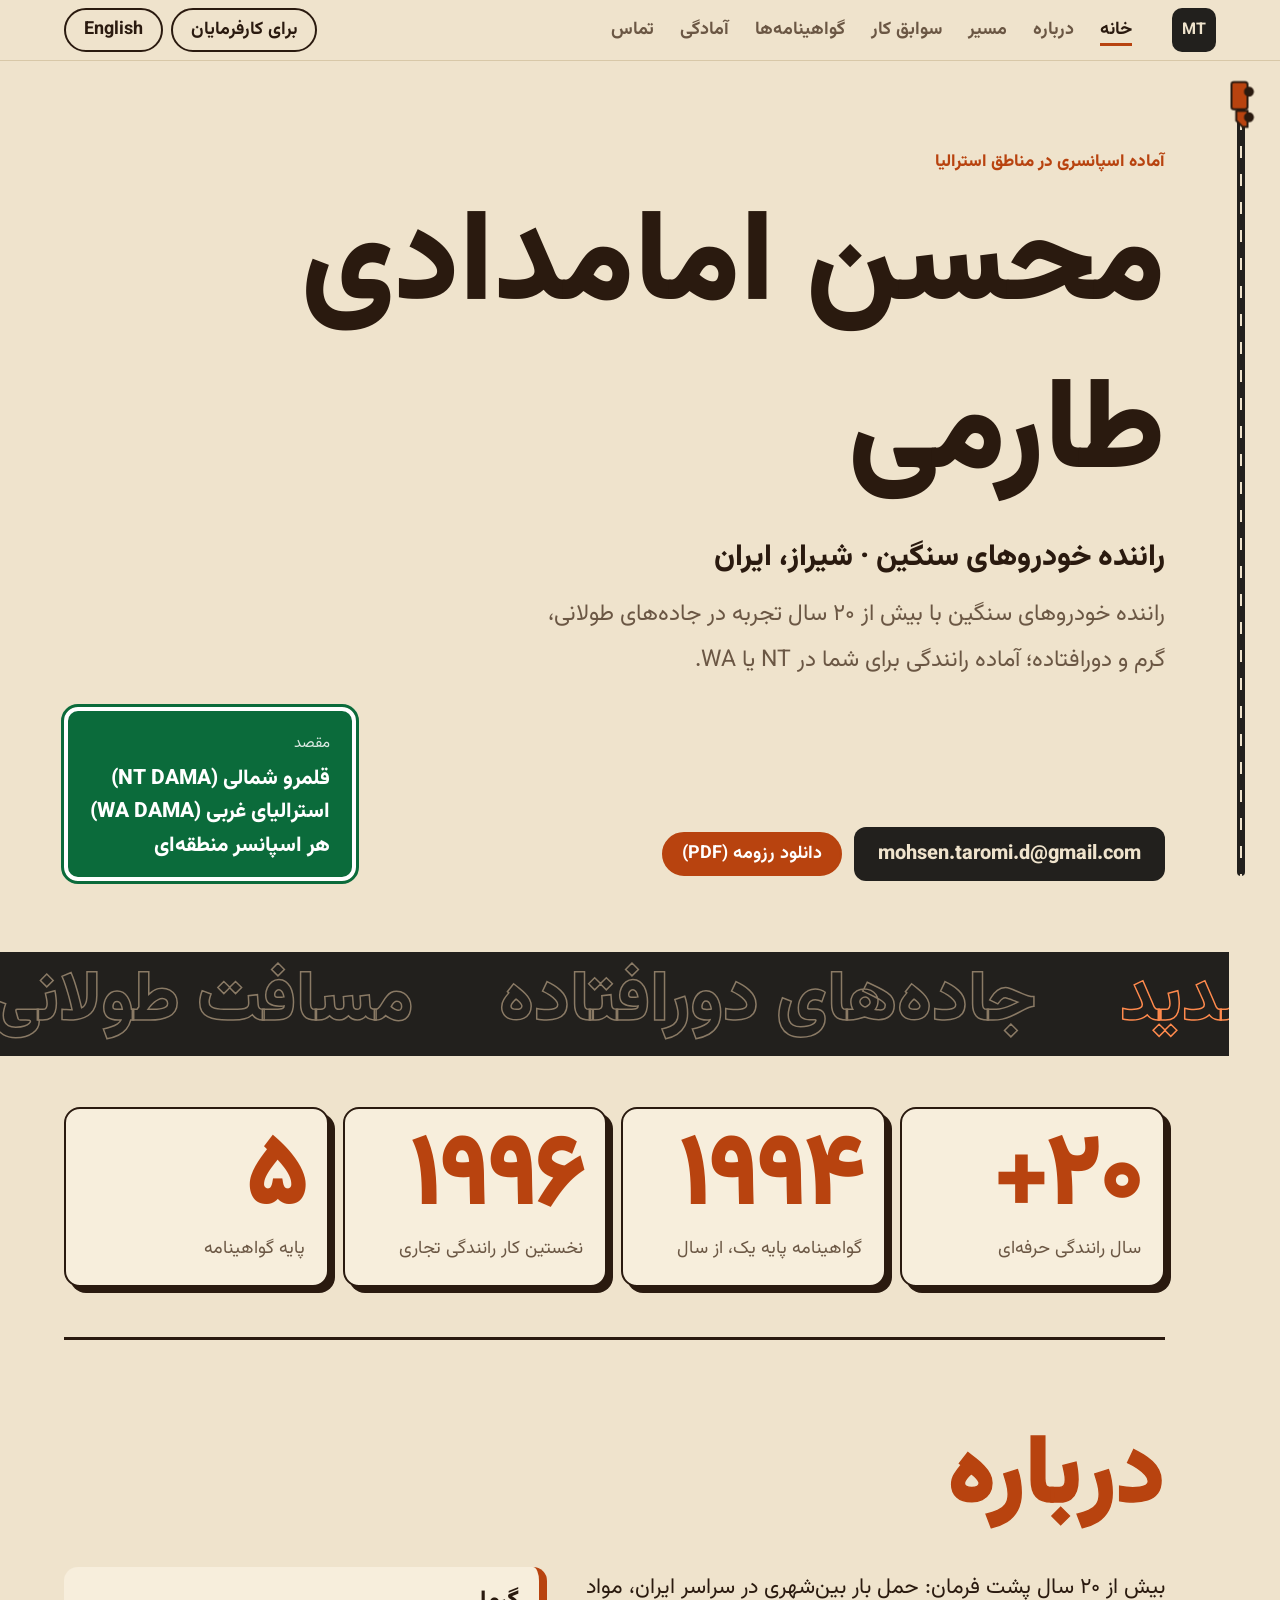
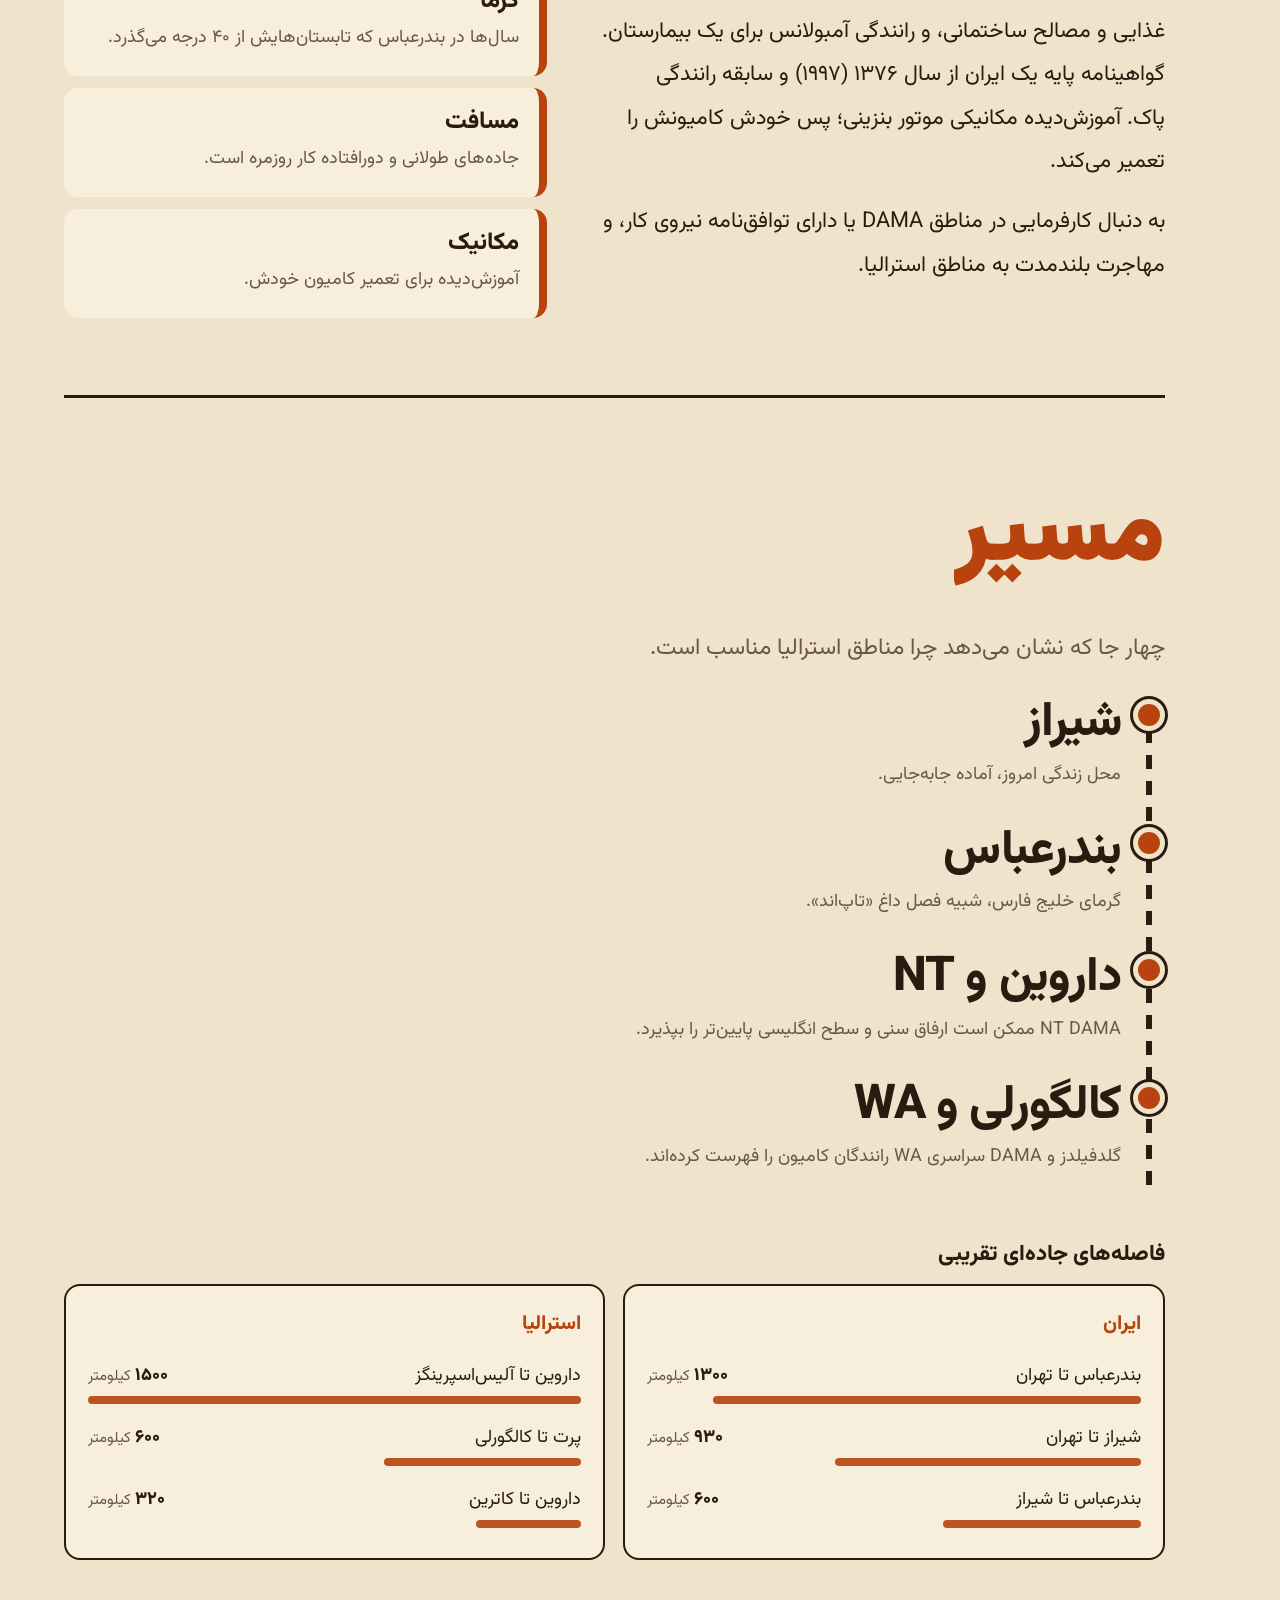
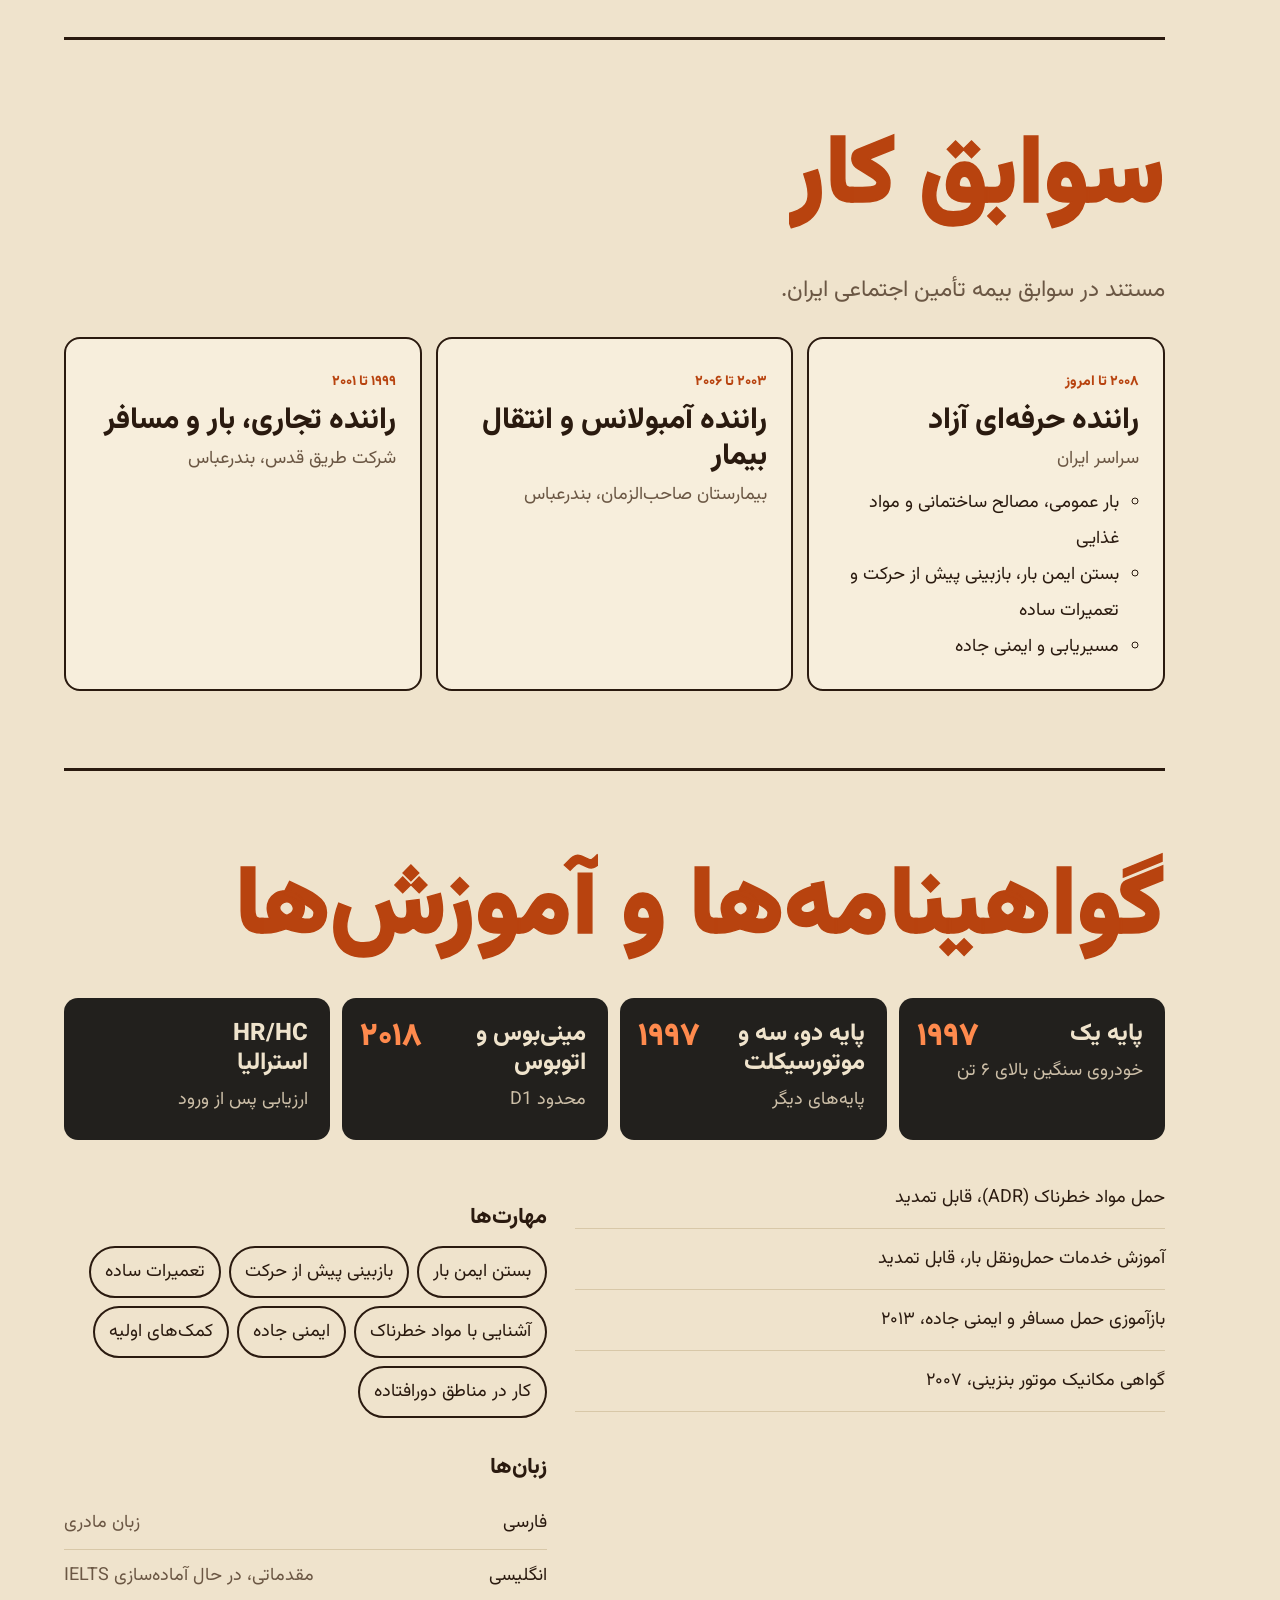
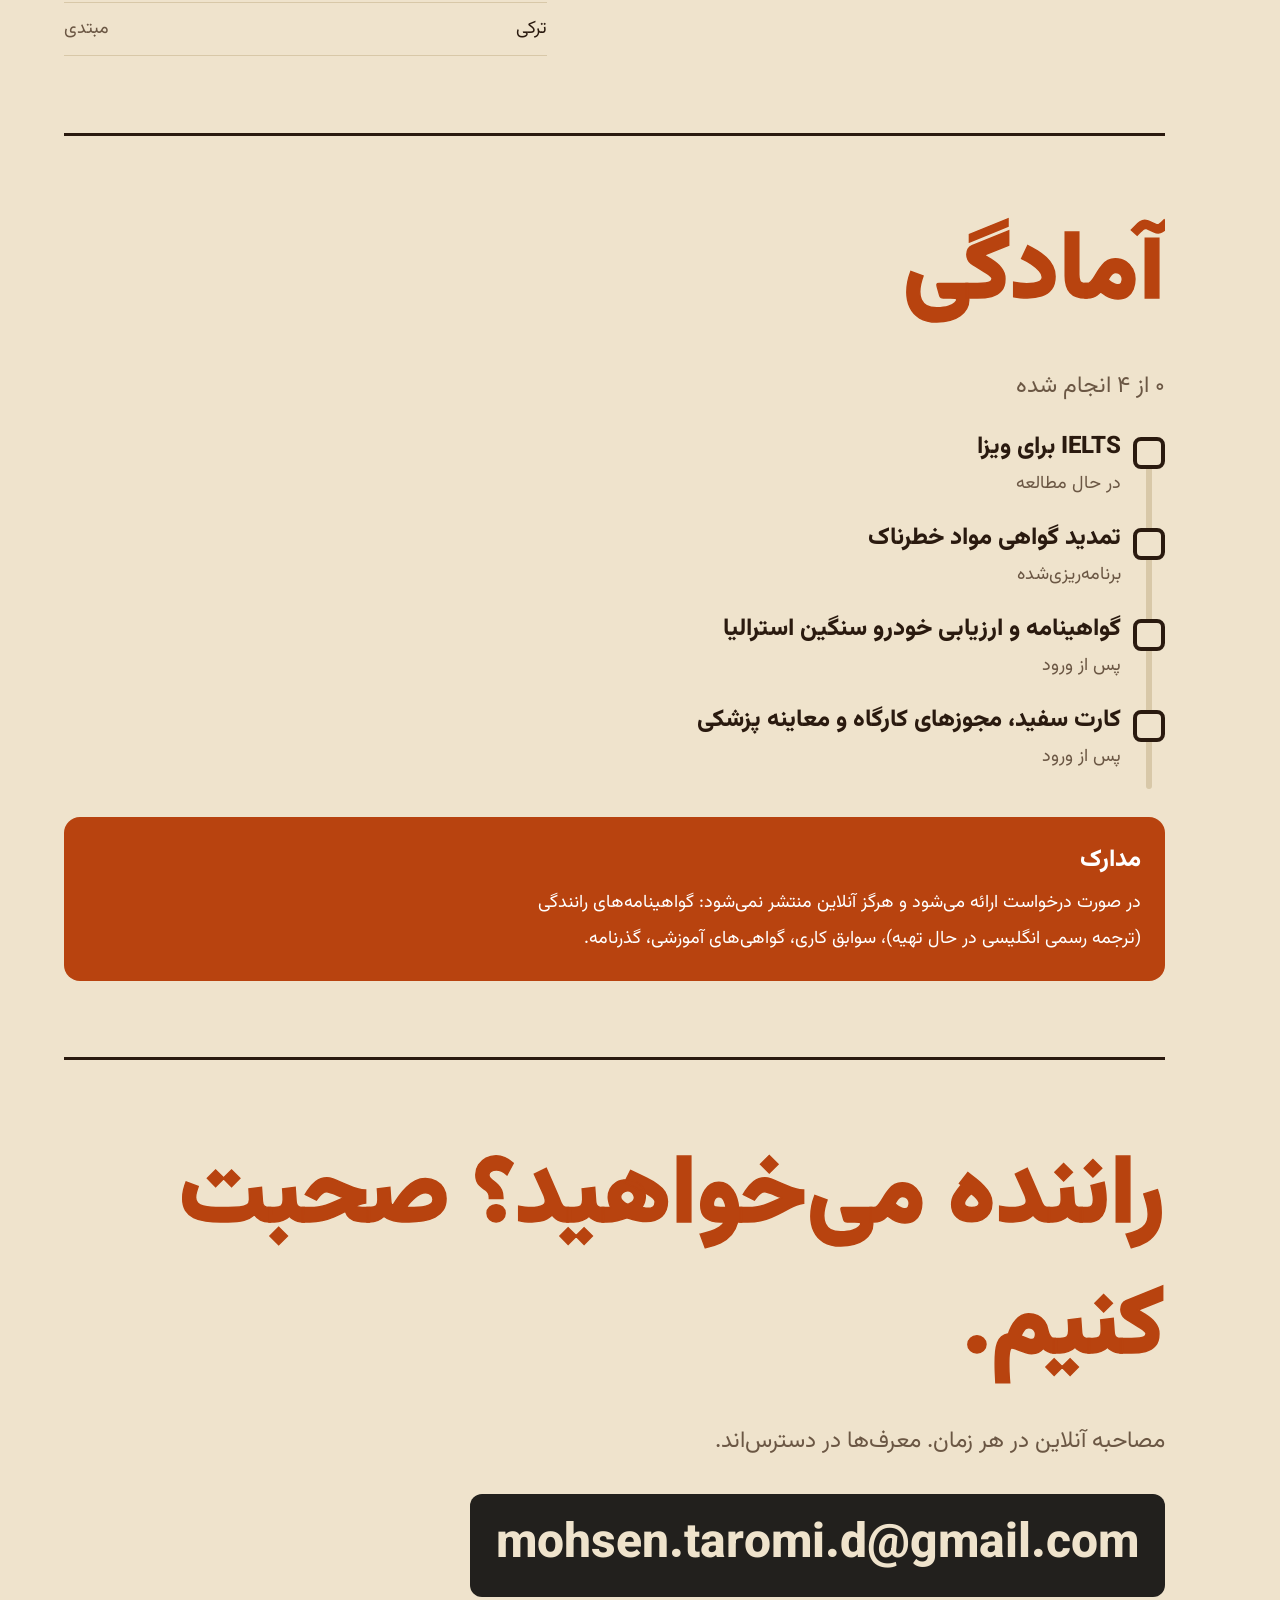
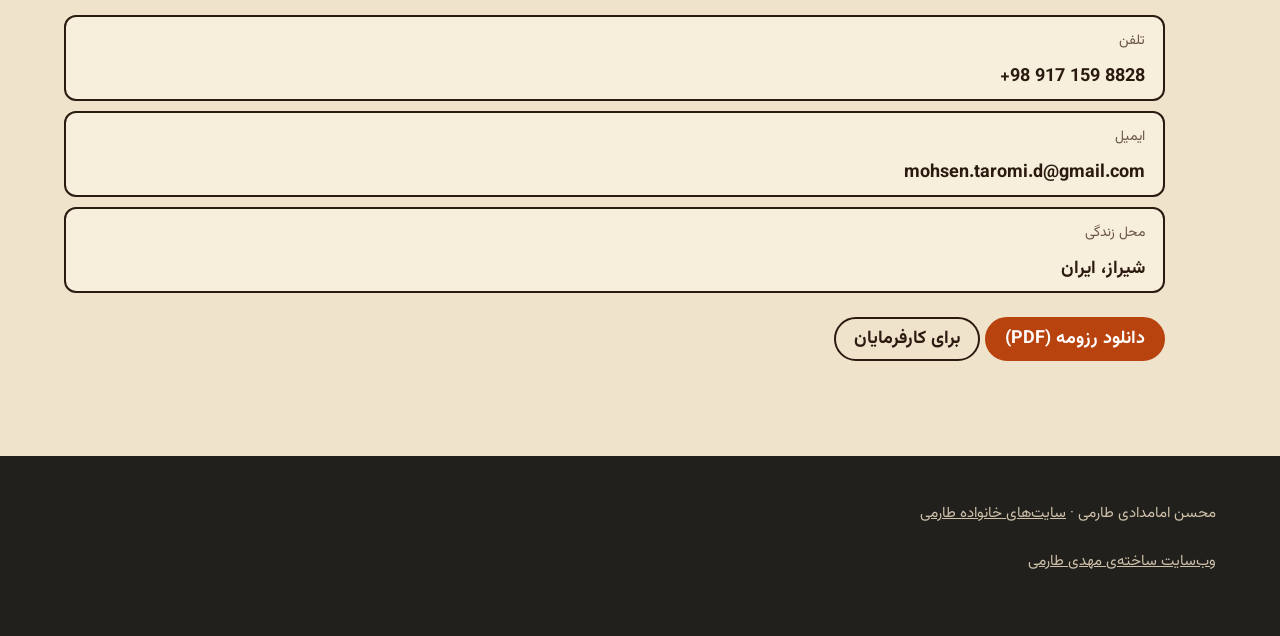
==== fa/index.html @ 74d68d9a "Redesign v3: Persian pages" ====
<!doctype html>
<html lang="fa" dir="rtl">
<head>
<meta charset="utf-8">
<meta name="viewport" content="width=device-width, initial-scale=1">
<title>محسن امامدادی طارمی · راننده خودروهای سنگین، آماده اسپانسری در مناطق استرالیا</title>
<meta name="description" content="راننده خودروهای سنگین از شیراز با بیش از ۲۰ سال تجربه در جاده‌های طولانی، گرم و دورافتاده. آماده همکاری با کارفرمای اسپانسر در مناطق استرالیا (DAMA ایالت NT و WA).">
<link rel="canonical" href="https://mohsen.taromi.net/fa/">
<link rel="alternate" hreflang="en" href="https://mohsen.taromi.net/"><link rel="alternate" hreflang="fa" href="https://mohsen.taromi.net/fa/"><link rel="alternate" hreflang="x-default" href="https://mohsen.taromi.net/">
<meta property="og:type" content="profile"><meta property="og:title" content="محسن امامدادی طارمی · راننده خودروهای سنگین، آماده اسپانسری در مناطق استرالیا"><meta property="og:description" content="راننده خودروهای سنگین از شیراز با بیش از ۲۰ سال تجربه در جاده‌های طولانی، گرم و دورافتاده. آماده همکاری با کارفرمای اسپانسر در مناطق استرالیا (DAMA ایالت NT و WA)."><meta property="og:url" content="https://mohsen.taromi.net/fa/">
<meta name="theme-color" content="#efe3cc">
<link rel="icon" href="../favicon.svg" type="image/svg+xml">
<link rel="preconnect" href="https://fonts.googleapis.com"><link rel="preconnect" href="https://fonts.gstatic.com" crossorigin>
<link rel="stylesheet" href="https://fonts.googleapis.com/css2?family=Vazirmatn:wght@400;600;800;900&display=swap">
<script type="application/ld+json">{"@context": "https://schema.org", "@type": "Person", "name": "Mohsen Emamdadi Taromi", "alternateName": "محسن امامدادی طارمی", "jobTitle": "Heavy Vehicle Driver", "url": "https://mohsen.taromi.net/", "email": "mailto:mohsen.taromi.d@gmail.com", "telephone": "+98 917 159 8828", "address": {"@type": "PostalAddress", "addressLocality": "Shiraz", "addressCountry": "IR"}, "knowsAbout": ["Heavy vehicle driving", "Long-haul freight", "Load securing", "Dangerous goods transport"], "knowsLanguage": ["fa", "en"]}</script>
<script src="../main.js" defer></script>
<link rel="stylesheet" href="../style.css">
</head>
<body class="m"><div data-progress></div>
<a class="skip" href="#main">رفتن به محتوا</a>
<header class="bar"><a class="logo" href="../" aria-label="محسن امامدادی طارمی"><b>MT</b></a><nav aria-label="محسن امامدادی طارمی" data-spy><ul><li><a href="#top">خانه</a></li><li><a href="#about">درباره</a></li><li><a href="#journey">مسیر</a></li><li><a href="#history">سوابق کار</a></li><li><a href="#licences">گواهینامه‌ها</a></li><li><a href="#ready">آمادگی</a></li><li><a href="#contact">تماس</a></li></ul></nav>
<div class="bar-act"><a class="pill" href="../fa/employers.html">برای کارفرمایان</a><a class="pill sw" href="../" lang="en" hreflang="en">English</a></div></header>
<div class="road" aria-hidden="true"><i class="line"></i><svg class="truck" viewBox="0 0 60 36" width="48" height="29"><rect x="2" y="6" width="34" height="20" rx="3"/><path d="M38 12h12l8 8v6H38z"/><circle cx="14" cy="28" r="5"/><circle cx="46" cy="28" r="5"/></svg></div>
<div class="pbar" aria-hidden="true"></div>
<main id="main">
<section class="hero" id="top"><p class="kick">آماده اسپانسری در مناطق استرالیا</p>
<h1 class="giant" data-split>محسن امامدادی طارمی</h1><p class="role">راننده خودروهای سنگین · شیراز، ایران</p>
<p class="lead">راننده خودروهای سنگین با بیش از ۲۰ سال تجربه در جاده‌های طولانی، گرم و دورافتاده؛ آماده رانندگی برای شما در NT یا WA.</p>
<div class="hrow"><div class="cta-row"><a class="cta" href="mailto:mohsen.taromi.d@gmail.com?subject=راننده خودروهای سنگین">mohsen.taromi.d@gmail.com</a><a class="pill solid" href="../Mohsen_Emamdadi_Taromi_CV.pdf" download>دانلود رزومه (PDF)</a></div>
<div class="sign" role="img" aria-label="مقصد: قلمرو شمالی (NT DAMA), استرالیای غربی (WA DAMA), هر اسپانسر منطقه‌ای"><span>مقصد</span><b>قلمرو شمالی (NT DAMA)</b><b>استرالیای غربی (WA DAMA)</b><b>هر اسپانسر منطقه‌ای</b></div></div></section>
<div class="marq" aria-hidden="true"><div class="track"><span>مسافت طولانی</span><span>جاده‌های دورافتاده</span><span>گرمای شدید</span><span>پایه یک</span><span>بارگیری ایمن</span><span>ایمنی جاده</span><span>آماده مهاجرت</span><span>مسافت طولانی</span><span>جاده‌های دورافتاده</span><span>گرمای شدید</span><span>پایه یک</span><span>بارگیری ایمن</span><span>ایمنی جاده</span><span>آماده مهاجرت</span></div></div>
<ul class="stats"><li class="rv" style="--i:0"><b><span class="count" data-to="20">۲۰</span>+</b><span>سال رانندگی حرفه‌ای</span></li><li class="rv" style="--i:1"><b><span class="count" data-to="1997">۱۹۹۷</span></b><span>گواهینامه پایه یک، از سال</span></li><li class="rv" style="--i:2"><b><span class="count" data-to="1999">۱۹۹۹</span></b><span>نخستین کار رانندگی تجاری</span></li><li class="rv" style="--i:3"><b><span class="count" data-to="5">۵</span></b><span>پایه گواهینامه</span></li></ul>
<section class="sec" id="about"><h2 class="ttl" data-split>درباره</h2><div class="two"><div class="prose"><p class="rv">بیش از ۲۰ سال پشت فرمان: حمل بار بین‌شهری در سراسر ایران، مواد غذایی و مصالح ساختمانی، و رانندگی آمبولانس برای یک بیمارستان. گواهینامه پایه یک ایران از سال ۱۳۷۶ (۱۹۹۷) و سابقه رانندگی پاک. آموزش‌دیده مکانیکی موتور بنزینی؛ پس خودش کامیونش را تعمیر می‌کند.</p><p class="rv">به دنبال کارفرمایی در مناطق DAMA یا دارای توافق‌نامه نیروی کار، و مهاجرت بلندمدت به مناطق استرالیا.</p></div><ul class="traits"><li class="rv"><h3>گرما</h3><p>سال‌ها در بندرعباس که تابستان‌هایش از ۴۰ درجه می‌گذرد.</p></li><li class="rv"><h3>مسافت</h3><p>جاده‌های طولانی و دورافتاده کار روزمره است.</p></li><li class="rv"><h3>مکانیک</h3><p>آموزش‌دیده برای تعمیر کامیون خودش.</p></li></ul></div></section>
<section class="sec" id="journey"><h2 class="ttl" data-split>مسیر</h2><p class="lead">چهار جا که نشان می‌دهد چرا مناطق استرالیا مناسب است.</p><ol class="stops"><li class="stop rv"><i aria-hidden="true"></i><h3>شیراز</h3><p>محل زندگی امروز، آماده جابه‌جایی.</p></li><li class="stop rv"><i aria-hidden="true"></i><h3>بندرعباس</h3><p>گرمای خلیج فارس، شبیه فصل داغ «تاپ‌اند».</p></li><li class="stop rv"><i aria-hidden="true"></i><h3>داروین و NT</h3><p>NT DAMA ممکن است ارفاق سنی و سطح انگلیسی پایین‌تر را بپذیرد.</p></li><li class="stop rv"><i aria-hidden="true"></i><h3>کالگورلی و WA</h3><p>گلدفیلدز و DAMA سراسری WA رانندگان کامیون را فهرست کرده‌اند.</p></li></ol><h3 class="sub">فاصله‌های جاده‌ای تقریبی</h3><div class="dists"><div class="dg rv"><h3>ایران</h3><ul><li><span>بندرعباس تا تهران</span><b>۱۳۰۰<small> کیلومتر</small></b><i style="--w:0.867"></i></li><li><span>شیراز تا تهران</span><b>۹۳۰<small> کیلومتر</small></b><i style="--w:0.620"></i></li><li><span>بندرعباس تا شیراز</span><b>۶۰۰<small> کیلومتر</small></b><i style="--w:0.400"></i></li></ul></div><div class="dg rv"><h3>استرالیا</h3><ul><li><span>داروین تا آلیس‌اسپرینگز</span><b>۱۵۰۰<small> کیلومتر</small></b><i style="--w:1.000"></i></li><li><span>پرت تا کالگورلی</span><b>۶۰۰<small> کیلومتر</small></b><i style="--w:0.400"></i></li><li><span>داروین تا کاترین</span><b>۳۲۰<small> کیلومتر</small></b><i style="--w:0.213"></i></li></ul></div></div></section>
<section class="sec" id="history"><h2 class="ttl" data-split>سوابق کار</h2><p class="lead">مستند در سوابق بیمه تأمین اجتماعی ایران.</p><ol class="jobs"><li class="job rv"><span class="when">۲۰۰۸ تا امروز</span><h3>راننده حرفه‌ای آزاد</h3><p class="org">سراسر ایران</p><ul><li>بار عمومی، مصالح ساختمانی و مواد غذایی</li><li>بستن ایمن بار، بازبینی پیش از حرکت و تعمیرات ساده</li><li>مسیریابی و ایمنی جاده</li></ul></li><li class="job rv"><span class="when">۲۰۰۳ تا ۲۰۰۶</span><h3>راننده آمبولانس و انتقال بیمار</h3><p class="org">بیمارستان صاحب‌الزمان، بندرعباس</p></li><li class="job rv"><span class="when">۱۹۹۹ تا ۲۰۰۱</span><h3>راننده تجاری، بار و مسافر</h3><p class="org">شرکت طریق قدس، بندرعباس</p></li></ol></section>
<section class="sec" id="licences"><h2 class="ttl" data-split>گواهینامه‌ها و آموزش‌ها</h2><ul class="lics"><li class="lic rv"><span>۱۹۹۷</span><h3>پایه یک</h3><p>خودروی سنگین بالای ۶ تن</p></li><li class="lic rv"><span>۱۹۹۷</span><h3>پایه دو، سه و موتورسیکلت</h3><p>پایه‌های دیگر</p></li><li class="lic rv"><span>۲۰۱۸</span><h3>مینی‌بوس و اتوبوس</h3><p>محدود D1</p></li><li class="lic rv"><span></span><h3>HR/HC استرالیا</h3><p>ارزیابی پس از ورود</p></li></ul><div class="two"><ul class="train rv"><li>حمل مواد خطرناک (ADR)، قابل تمدید</li><li>آموزش خدمات حمل‌ونقل بار، قابل تمدید</li><li>بازآموزی حمل مسافر و ایمنی جاده، ۲۰۱۳</li><li>گواهی مکانیک موتور بنزینی، ۲۰۰۷</li></ul><div><h3 class="sub">مهارت‌ها</h3><ul class="chips"><li>بستن ایمن بار</li><li>بازبینی پیش از حرکت</li><li>تعمیرات ساده</li><li>آشنایی با مواد خطرناک</li><li>ایمنی جاده</li><li>کمک‌های اولیه</li><li>کار در مناطق دورافتاده</li></ul><h3 class="sub">زبان‌ها</h3><ul class="langs"><li><span>فارسی</span><b>زبان مادری</b></li><li><span>انگلیسی</span><b>مقدماتی، در حال آماده‌سازی IELTS</b></li><li><span>ترکی</span><b>مبتدی</b></li></ul></div></div></section>
<section class="sec" id="ready"><h2 class="ttl" data-split>آمادگی</h2><p class="lead">۰ از ۴ انجام شده</p><ol class="ready"><li class="rd rv"><i aria-hidden="true"></i><h3>IELTS برای ویزا</h3><p>در حال مطالعه</p></li><li class="rd rv"><i aria-hidden="true"></i><h3>تمدید گواهی مواد خطرناک</h3><p>برنامه‌ریزی‌شده</p></li><li class="rd rv"><i aria-hidden="true"></i><h3>گواهینامه و ارزیابی خودرو سنگین استرالیا</h3><p>پس از ورود</p></li><li class="rd rv"><i aria-hidden="true"></i><h3>کارت سفید، مجوزهای کارگاه و معاینه پزشکی</h3><p>پس از ورود</p></li></ol><div class="docs rv"><h3>مدارک</h3><p>در صورت درخواست ارائه می‌شود و هرگز آنلاین منتشر نمی‌شود: گواهینامه‌های رانندگی (ترجمه رسمی انگلیسی در حال تهیه)، سوابق کاری، گواهی‌های آموزشی، گذرنامه.</p></div></section>
<section class="sec contact" id="contact"><h2 class="ttl" data-split>راننده می‌خواهید؟ صحبت کنیم.</h2><p class="lead">مصاحبه آنلاین در هر زمان. معرف‌ها در دسترس‌اند.</p>
<a class="cta big" href="mailto:mohsen.taromi.d@gmail.com">mohsen.taromi.d@gmail.com</a>
<ul class="cl"><li><span>تلفن</span><a href="tel:+989171598828" dir="ltr">+98 917 159 8828</a></li><li><span>ایمیل</span><a href="mailto:mohsen.taromi.d@gmail.com">mohsen.taromi.d@gmail.com</a></li><li><span>محل زندگی</span><b>شیراز، ایران</b></li></ul>
<p><a class="pill solid" href="../Mohsen_Emamdadi_Taromi_CV.pdf" download>دانلود رزومه (PDF)</a> <a class="pill" href="../fa/employers.html">برای کارفرمایان</a></p></section>
</main>
<footer class="foot"><p>محسن امامدادی طارمی · <a href="https://family.taromi.net/fa/">سایت‌های خانواده طارمی</a></p><p><a href="https://sentinelweb.ir/en/mahdi-taromi" rel="noopener">وب‌سایت ساخته‌ی مهدی طارمی</a></p></footer>
</body></html>
---- style.css ----
:root{--bg:#efe3cc;--paper:#f7eedc;--ink:#2a1a0f;--mute:#6b5744;--rust:#b8430f;--road:#22201d;--line:#d8c8a8;--font:Overpass,system-ui,sans-serif;--body:"Atkinson Hyperlegible",system-ui,sans-serif}
html[lang="fa"]{--font:Vazirmatn,Tahoma,sans-serif;--body:Vazirmatn,Tahoma,sans-serif}
*{box-sizing:border-box}html{scroll-behavior:smooth;scroll-padding-top:80px}
body{margin:0;background:var(--bg);color:var(--ink);font:18px/1.7 var(--body);touch-action:manipulation;overflow-x:hidden}html[lang="fa"] body{line-height:2}
a{color:inherit}:focus-visible{outline:3px solid var(--rust);outline-offset:3px;border-radius:4px}
.skip{position:absolute;inset-inline-start:16px;top:-56px;background:var(--rust);color:#fff;padding:10px 16px;border-radius:8px;z-index:60}.skip:focus{top:12px}
.bar{position:sticky;top:0;z-index:40;display:flex;align-items:center;gap:8px;flex-wrap:wrap;padding:8px 16px;background:color-mix(in srgb,var(--bg) 92%,transparent);backdrop-filter:blur(8px);border-bottom:1px solid var(--line)}
.logo{display:grid;place-items:center;width:44px;height:44px;border-radius:10px;background:var(--road);color:var(--bg);text-decoration:none;font:900 16px var(--font);transition:transform .25s}.logo:hover{transform:rotate(-6deg)}
.bar nav{order:3;width:100%;overflow-x:auto;scrollbar-width:none}.bar ul{display:flex;gap:2px;margin:0;padding:0;list-style:none;white-space:nowrap}
.bar nav a{display:inline-flex;align-items:center;min-height:44px;padding:0 12px;text-decoration:none;color:var(--mute);position:relative;font-weight:700;transition:color .2s}
.bar nav a::after{content:"";position:absolute;inset-inline:12px;bottom:6px;height:3px;background:var(--rust);transform:scaleX(0);transform-origin:left;transition:transform .3s}[dir=rtl] .bar nav a::after{transform-origin:right}
.bar nav a:hover,.bar nav a.on{color:var(--ink)}.bar nav a:hover::after,.bar nav a.on::after{transform:scaleX(1)}
.bar-act{margin-inline-start:auto;display:flex;gap:8px}
.pill{display:inline-flex;align-items:center;min-height:44px;padding:0 18px;border:2px solid var(--ink);border-radius:999px;text-decoration:none;font-weight:700;background:transparent;transition:transform .2s,background-color .2s,color .2s}
.pill:hover{background:var(--ink);color:var(--bg);transform:translateY(-2px)}.pill.solid{background:var(--rust);border-color:var(--rust);color:#fff}.pill.solid:hover{background:var(--ink);border-color:var(--ink)}
.pbar{position:fixed;inset-inline:0;top:0;height:5px;background:var(--rust);transform-origin:left;transform:scaleX(var(--p,0));z-index:70}[dir=rtl] .pbar{transform-origin:right}
.road{display:none}
main{padding:0 clamp(16px,5vw,80px);overflow-x:clip}
.kick{margin:0 0 14px;color:var(--rust);font:800 14px/1.4 var(--font);letter-spacing:.14em;text-transform:uppercase}html[lang="fa"] .kick{letter-spacing:0;text-transform:none;font-size:17px}
.giant{margin:0;font:900 clamp(54px,12vw,190px)/.88 var(--font);letter-spacing:-.05em;text-transform:uppercase;overflow-wrap:break-word}
html[lang="fa"] .giant{letter-spacing:0;text-transform:none;line-height:1.25;font-size:clamp(50px,10vw,150px)}
.hero.small .giant{font-size:clamp(38px,7.5vw,110px);line-height:.95}html[lang="fa"] .hero.small .giant{font-size:clamp(36px,6.5vw,92px);line-height:1.3}
.w{display:inline-block;white-space:nowrap;overflow:hidden;vertical-align:top;padding-bottom:.06em}.c{display:inline-block}
.js .c{transform:translateY(112%);transition:transform .8s cubic-bezier(.2,.8,.2,1);transition-delay:calc(var(--i)*38ms)}.js .in .c,.js [data-split].in .c{transform:none}
.ttl{margin:0 0 20px;font:900 clamp(40px,7.5vw,104px)/.95 var(--font);letter-spacing:-.045em;text-transform:uppercase;color:transparent;-webkit-text-stroke:2px var(--rust);transition:color .9s .35s}
html[lang="fa"] .ttl{letter-spacing:0;text-transform:none;line-height:1.3;-webkit-text-stroke-width:1.5px}.ttl.in,.rm .ttl{color:var(--rust)}
.hero{padding:clamp(40px,7vw,100px) 0 20px}.role{margin:14px 0 0;font:800 clamp(20px,2.4vw,30px)/1.3 var(--font)}
.lead{font-size:clamp(19px,1.8vw,25px);max-width:48ch;color:var(--mute);margin:14px 0 24px;text-wrap:pretty}
.hrow{display:grid;gap:26px;align-items:end}.cta-row{display:flex;flex-wrap:wrap;gap:12px;align-items:center}
.cta{display:inline-flex;align-items:center;min-height:54px;padding:0 24px;background:var(--road);color:var(--bg);border-radius:12px;text-decoration:none;font:800 clamp(16px,2vw,20px) var(--font);overflow-wrap:anywhere;direction:ltr;transition:transform .2s,background-color .2s}.cta:hover{background:var(--rust);transform:translateY(-3px)}
.cta.big{font-size:clamp(20px,4vw,48px);padding:14px 26px;margin:6px 0 18px}
.sign{display:grid;gap:6px;max-width:420px;padding:18px 22px;background:#0b6b3b;color:#fff;border:4px solid #fff;outline:3px solid #0b6b3b;border-radius:14px;transform-origin:50% 100%}
.sign span{font-size:13px;letter-spacing:.14em;text-transform:uppercase;opacity:.85}html[lang="fa"] .sign span{letter-spacing:0;text-transform:none;font-size:15px}.sign b{font:800 clamp(16px,1.8vw,21px)/1.3 var(--font)}
.js .sign{animation:sway 5s ease-in-out infinite}@keyframes sway{50%{transform:rotate(-1.2deg)}}
.marq{overflow:hidden;background:var(--road);margin:clamp(24px,4vw,56px) calc(-1*clamp(16px,5vw,80px));direction:ltr;padding:6px 0}
.track{display:flex;width:max-content;animation:mq 40s linear infinite}.marq:hover .track{animation-play-state:paused}
.track span{font:900 clamp(34px,5.5vw,76px)/1.3 var(--font);padding:0 .6em;color:transparent;-webkit-text-stroke:1.5px #8a7a65;white-space:nowrap;text-transform:uppercase}.track span:nth-child(3n){-webkit-text-stroke-color:#ff8a4d}
@keyframes mq{to{transform:translateX(-50%)}}.rm .track{animation:none}
.stats{list-style:none;margin:0 0 clamp(20px,4vw,50px);padding:0;display:grid;grid-template-columns:repeat(2,1fr);gap:14px}
.stats li{padding:22px;background:var(--paper);border-radius:16px;border:2px solid var(--ink);box-shadow:6px 6px 0 var(--ink);transition:transform .25s,box-shadow .25s}.stats li:hover{transform:translate(-3px,-3px);box-shadow:9px 9px 0 var(--rust)}
.stats b{display:block;font:900 clamp(46px,8vw,120px)/.95 var(--font);letter-spacing:-.04em;color:var(--rust)}.stats li>span{display:block;margin-top:8px;color:var(--mute);line-height:1.5}
.sec{padding:clamp(40px,6vw,96px) 0;border-top:3px solid var(--ink)}
.prose p{margin:0 0 16px;font-size:clamp(19px,1.7vw,23px);max-width:60ch;text-wrap:pretty}
.js .rv{opacity:0;transform:translateY(32px);transition:opacity .7s,transform .8s cubic-bezier(.2,.8,.2,1);transition-delay:calc(var(--i,0)*90ms)}.js .rv.in{opacity:1;transform:none}.rm .rv,.rm .c{opacity:1!important;transform:none!important;transition:none!important}
.two{display:grid;gap:28px}
.traits,.stops,.jobs,.lics,.ready,.stepsx,.cards,.checks,.cl,.train,.chips,.langs{list-style:none;margin:0;padding:0}
.traits{display:grid;gap:12px}.traits li{padding:20px;background:var(--paper);border-radius:14px;border-inline-start:8px solid var(--rust)}.traits h3,.stop h3,.rd h3,.lic h3,.cards h3{margin:0 0 4px;font:800 24px/1.2 var(--font)}.traits p,.stop p,.rd p,.lic p,.cards p{margin:0;color:var(--mute)}
.stops{position:relative;display:grid;gap:0;padding-inline-start:44px}
.stops::before{content:"";position:absolute;inset-inline-start:13px;top:8px;bottom:8px;width:6px;background:repeating-linear-gradient(var(--ink) 0 14px,transparent 14px 26px)}
.stop{position:relative;padding:0 0 30px}.stop i{position:absolute;inset-inline-start:-44px;top:4px;width:32px;height:32px;border-radius:50%;background:var(--rust);border:5px solid var(--bg);box-shadow:0 0 0 3px var(--ink);transition:transform .3s}.stop:hover i{transform:scale(1.25)}
.stop h3{font-size:clamp(28px,4vw,48px);letter-spacing:-.02em}
.sub{margin:36px 0 14px;font:800 22px/1.3 var(--font)}.dists{display:grid;gap:18px}.dg{padding:22px;background:var(--paper);border-radius:16px;border:2px solid var(--ink)}.dg h3{margin:0 0 10px;font:800 20px var(--font);color:var(--rust)}
.dg ul{list-style:none;margin:0;padding:0}.dg li{display:grid;grid-template-columns:1fr auto;gap:2px 12px;padding:8px 0}.dg b{font-family:var(--font);font-weight:800}.dg small{font-weight:400;color:var(--mute)}
.dg li i{grid-column:1/-1;height:8px;border-radius:4px;background:var(--rust);width:calc(var(--w)*100%);transform-origin:left;opacity:.9}[dir=rtl] .dg li i{transform-origin:right}
.js .dg li i{transform:scaleX(0);transition:transform 1.2s .3s cubic-bezier(.2,.8,.2,1)}.js .dg.in li i{transform:none}.rm .dg li i{transform:none!important}
.jobs{display:grid;gap:14px}.job{padding:24px;background:var(--paper);border-radius:16px;border:2px solid var(--ink);transition:transform .25s,box-shadow .25s}.job:hover{transform:translate(-3px,-3px);box-shadow:6px 6px 0 var(--ink)}
.job .when{font:800 14px var(--font);color:var(--rust)}.job h3{margin:4px 0 2px;font:800 clamp(22px,2.4vw,30px)/1.2 var(--font)}.job .org{margin:0 0 8px;color:var(--mute)}.job ul{margin:0;padding-inline-start:20px}
.lics{display:grid;gap:12px;margin-bottom:28px}.lic{padding:22px;background:var(--road);color:var(--bg);border-radius:14px;position:relative}.lic span{position:absolute;inset-inline-end:18px;top:14px;font:900 32px var(--font);color:#ff8a4d}.lic p{color:#cdbfa8}.lic h3{padding-inline-end:90px}
.train li{padding:12px 0;border-bottom:1px solid var(--line)}
.chips{display:flex;flex-wrap:wrap;gap:8px}.chips li{padding:6px 14px;border:2px solid var(--ink);border-radius:999px;transition:background-color .2s,color .2s}.chips li:hover{background:var(--ink);color:var(--bg)}
.langs li{display:flex;justify-content:space-between;gap:10px;padding:8px 0;border-bottom:1px solid var(--line)}.langs b{font-weight:400;color:var(--mute);text-align:end}
.ready{display:grid;gap:0;position:relative;padding-inline-start:44px}.ready::before{content:"";position:absolute;inset-inline-start:13px;top:8px;bottom:8px;width:6px;background:var(--line);border-radius:3px}
.rd{position:relative;padding:0 0 22px}.rd i{position:absolute;inset-inline-start:-44px;top:4px;width:32px;height:32px;border-radius:8px;background:var(--bg);border:4px solid var(--ink)}
.docs{margin-top:20px;padding:24px;background:var(--rust);color:#fff;border-radius:16px}.docs h3{margin:0 0 6px;font:800 24px var(--font)}.docs p{margin:0;max-width:62ch}
.cl{display:grid;gap:10px;margin:0 0 24px}.cl li{padding:10px 18px 0;background:var(--paper);border-radius:12px;border:2px solid var(--ink)}.cl span{display:block;font-size:14px;color:var(--mute)}.cl a,.cl b{display:inline-flex;align-items:center;min-height:44px;font-weight:700;overflow-wrap:anywhere;text-decoration:none}
.stepsx{display:grid;gap:14px}.stepsx li{display:grid;grid-template-columns:64px 1fr;gap:16px;align-items:start;padding:20px;background:var(--paper);border:2px solid var(--ink);border-radius:16px}.stepsx b{font:900 52px/1 var(--font);color:var(--rust)}.stepsx h3{margin:0;font:800 24px/1.25 var(--font)}.stepsx p{margin:2px 0 0;color:var(--mute)}
.cards{display:grid;gap:14px}.cards li{padding:24px;background:var(--paper);border:2px solid var(--ink);border-radius:16px}.cards a{display:inline-flex;align-items:center;min-height:44px;margin-top:8px;font-weight:700;color:var(--rust)}
.checks{display:grid;gap:8px;margin-bottom:20px}.checks li{padding:14px 18px;background:var(--paper);border-radius:12px;border-inline-start:8px solid var(--rust)}
.disc{margin-top:24px;color:var(--mute);font-size:15px;max-width:70ch}
.foot{padding:32px clamp(16px,5vw,80px) 48px;background:var(--road);color:#cdbfa8;font-size:15px}.foot p{margin:4px 0}.foot a{display:inline-flex;min-height:44px;align-items:center}
@media(min-width:700px){.stats{grid-template-columns:repeat(4,1fr)}.two{grid-template-columns:1.1fr .9fr}.dists{grid-template-columns:1fr 1fr}.lics{grid-template-columns:repeat(2,1fr)}.cards{grid-template-columns:1fr 1fr}.hrow{grid-template-columns:1fr auto}}
@media(min-width:1000px){.bar{padding-inline:clamp(16px,5vw,80px)}.jobs{grid-template-columns:repeat(3,minmax(0,1fr))}
 .road{display:block;position:fixed;inset-inline-start:14px;top:90px;bottom:24px;width:50px;z-index:20;pointer-events:none}
 .road .line{position:absolute;inset-inline-start:21px;top:0;bottom:0;width:8px;background:var(--road);border-radius:4px}.road .line::after{content:"";position:absolute;inset:0;background:repeating-linear-gradient(#efe3cc 0 12px,transparent 12px 28px);width:2px;margin-inline:auto}
 .road .truck{position:absolute;inset-inline-start:1px;top:0;transform:translateY(calc(var(--p,0)*(100vh - 170px))) rotate(90deg);fill:var(--rust);stroke:var(--ink);stroke-width:2.5;will-change:transform}[dir=rtl] .road .truck{transform:translateY(calc(var(--p,0)*(100vh - 170px))) rotate(90deg) scaleY(-1)}
 .road .truck circle{fill:var(--ink)}
 main{padding-inline-start:clamp(80px,9vw,140px)}.marq{margin-inline-start:calc(-1*clamp(80px,9vw,140px))}}
@media(min-width:1240px){.bar{flex-wrap:nowrap}.bar nav{order:0;width:auto;margin-inline-start:20px;overflow:visible}.lics{grid-template-columns:repeat(4,minmax(0,1fr))}}
@media(prefers-reduced-motion:reduce){*{animation:none!important;transition:none!important}html{scroll-behavior:auto}}
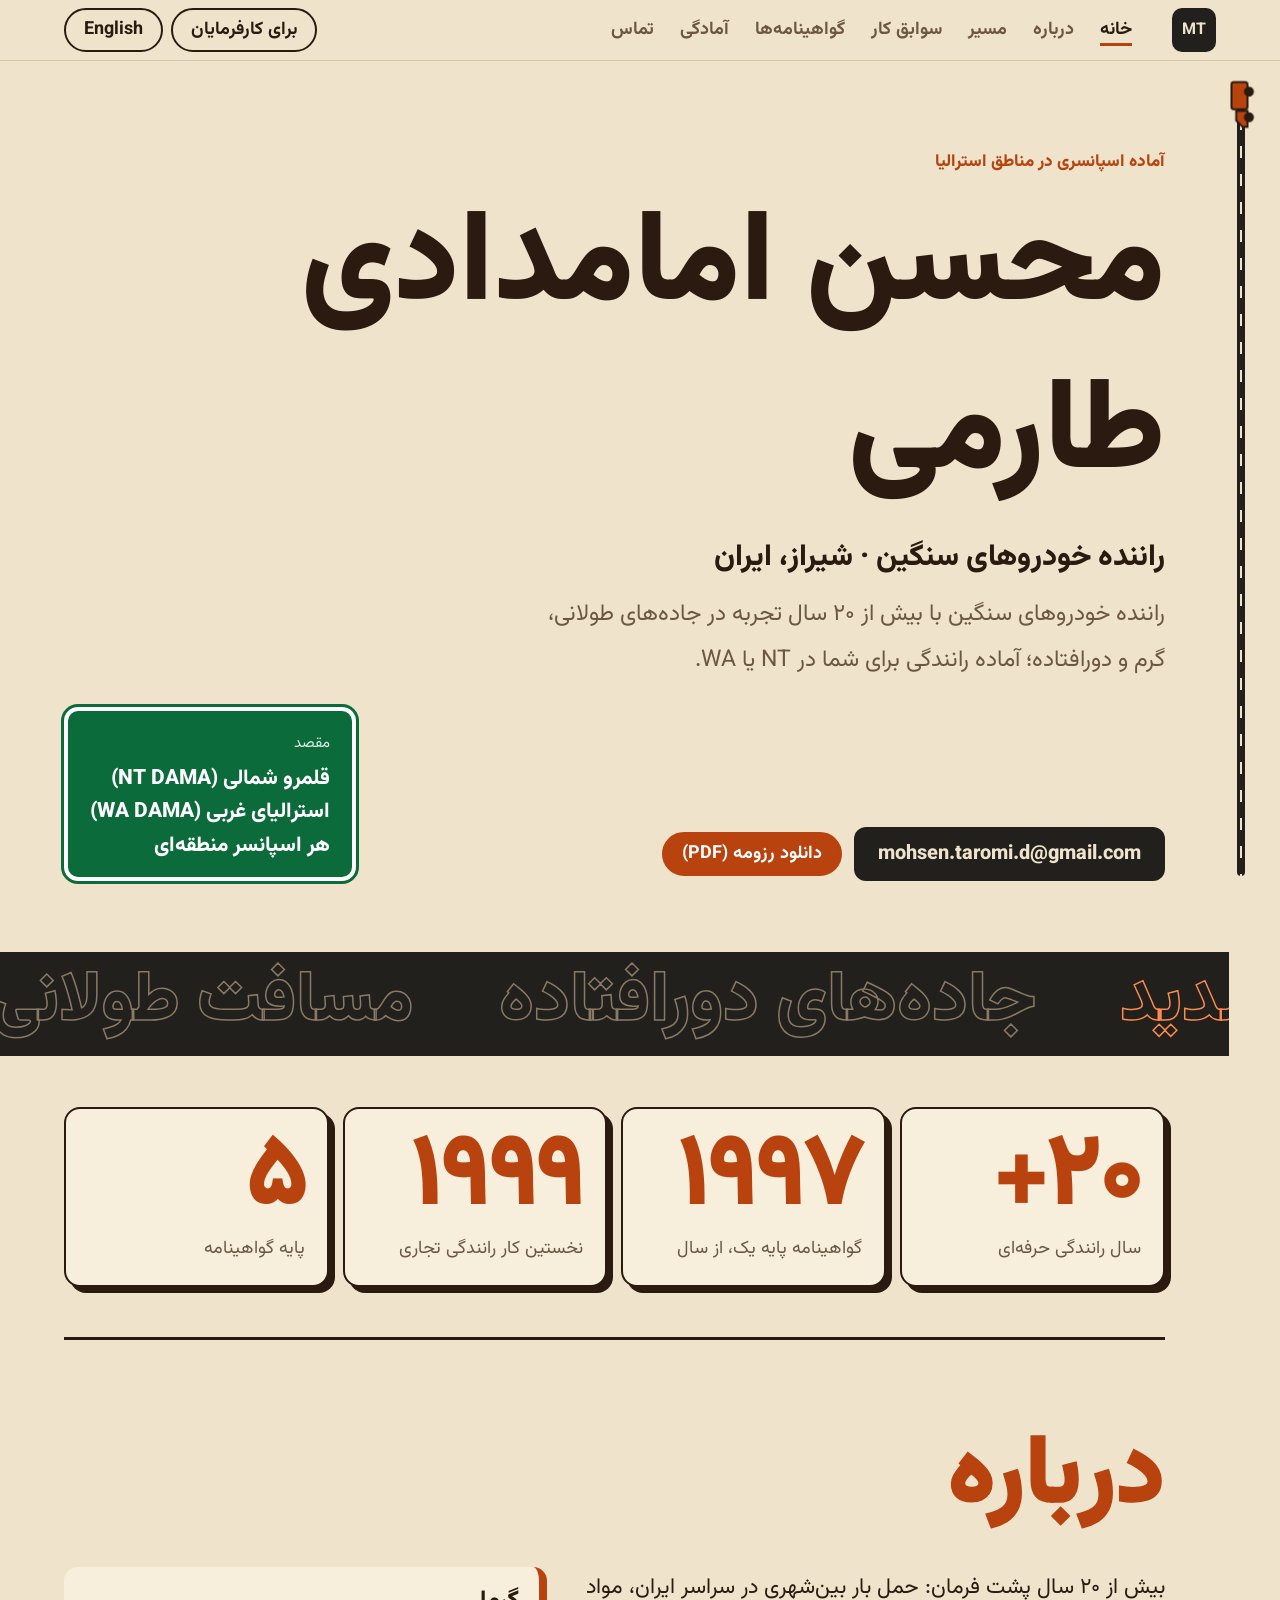
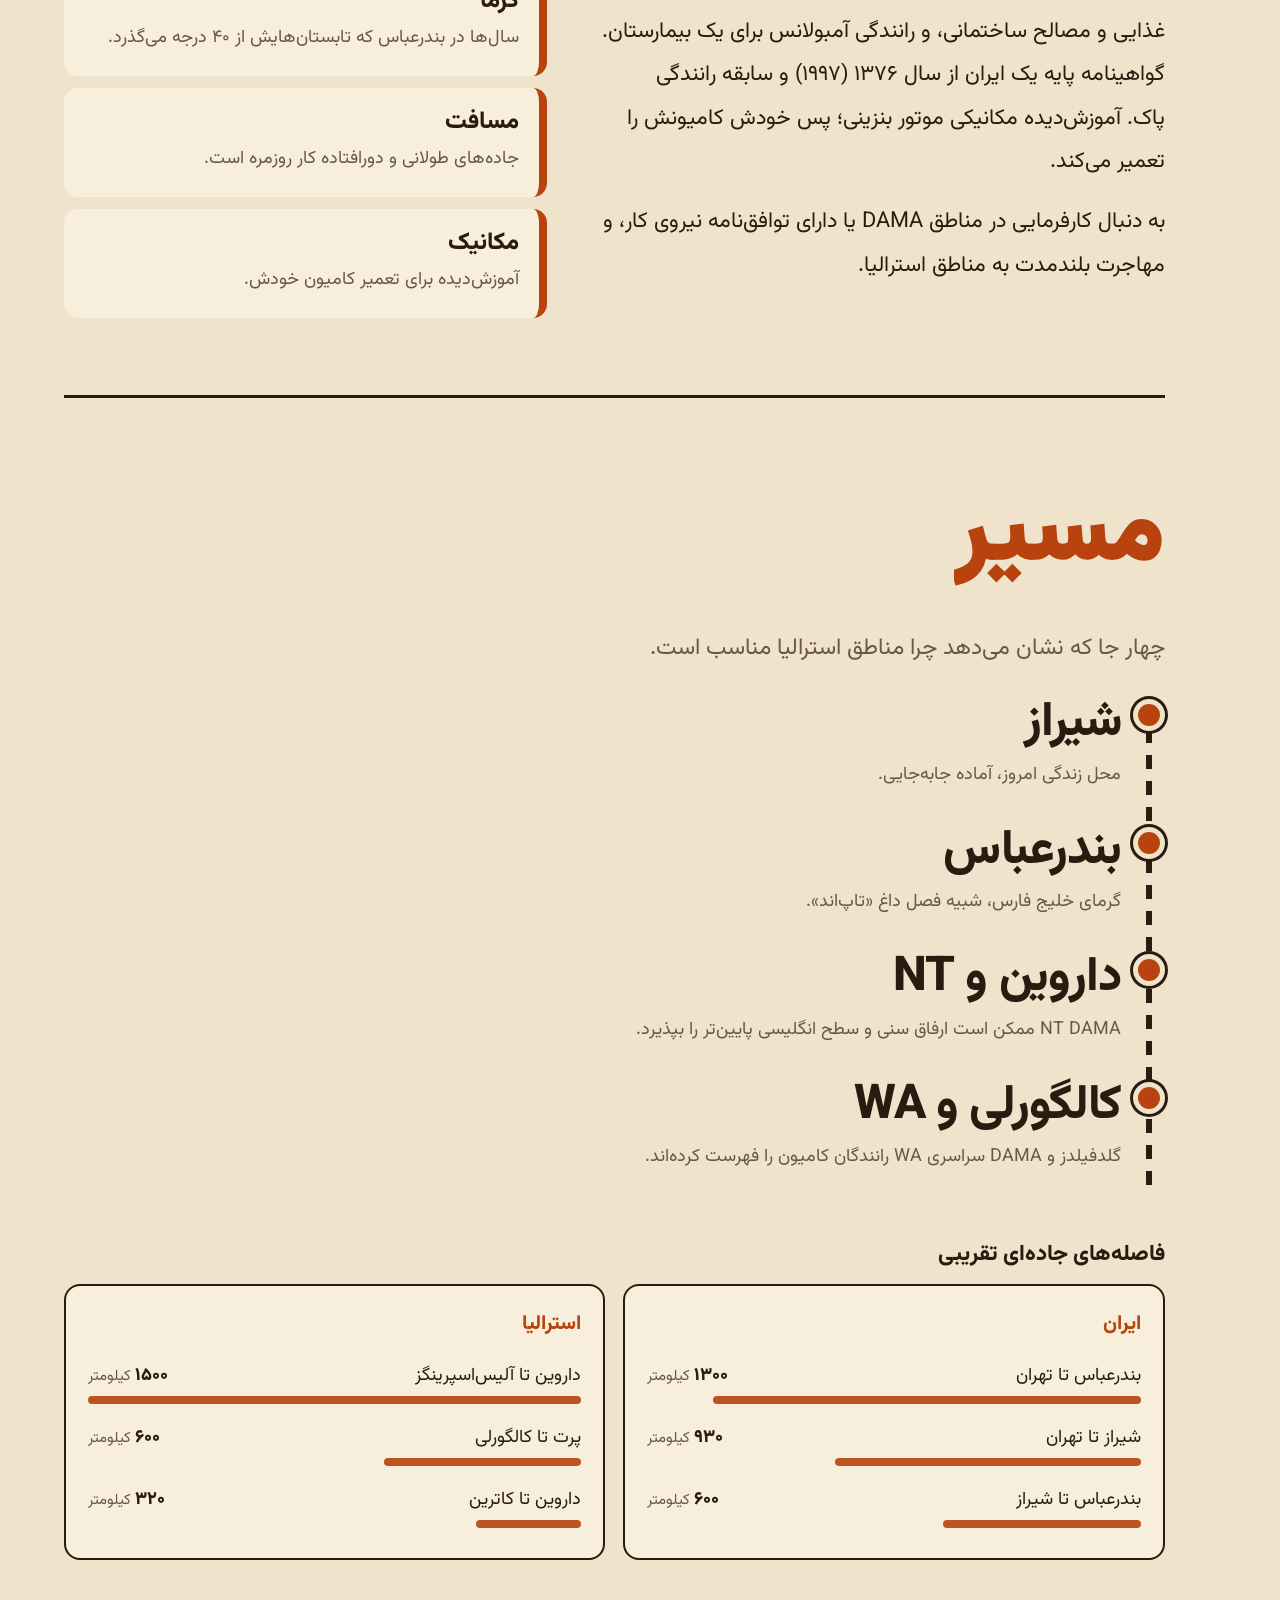
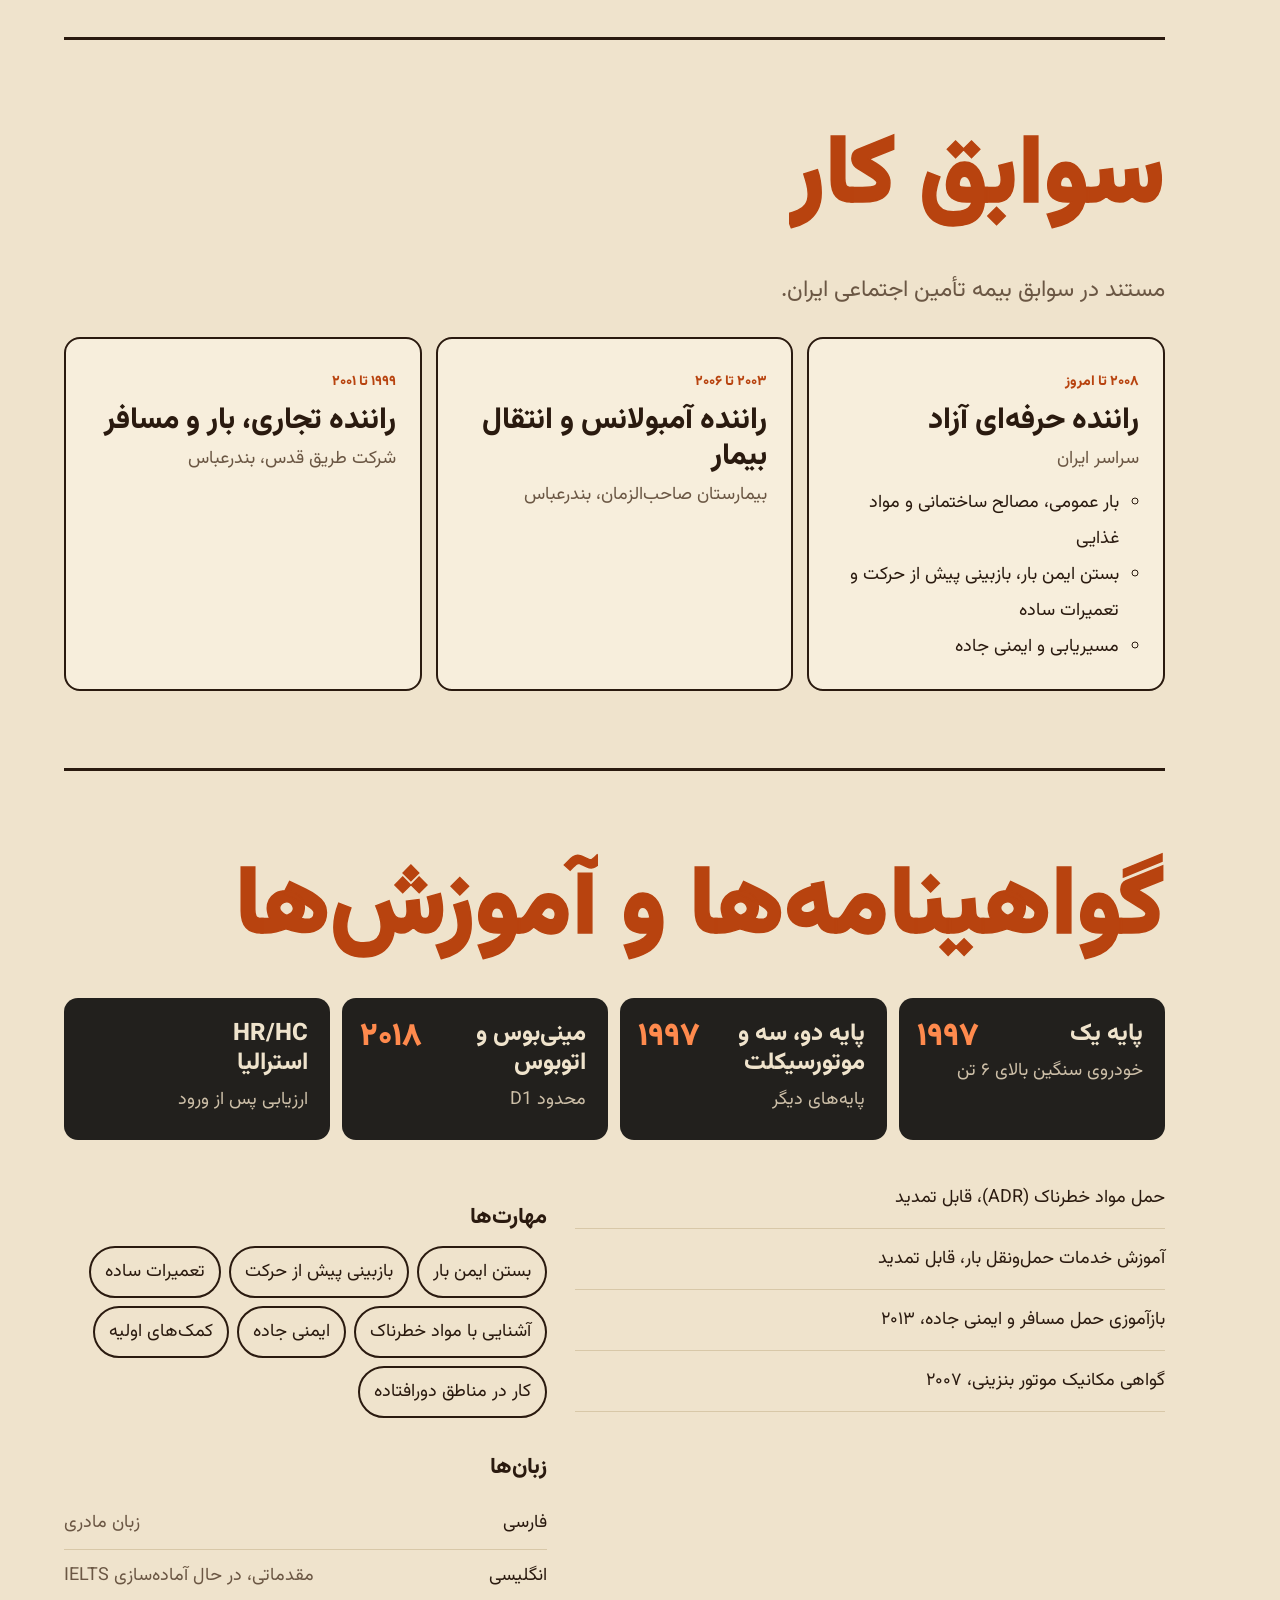
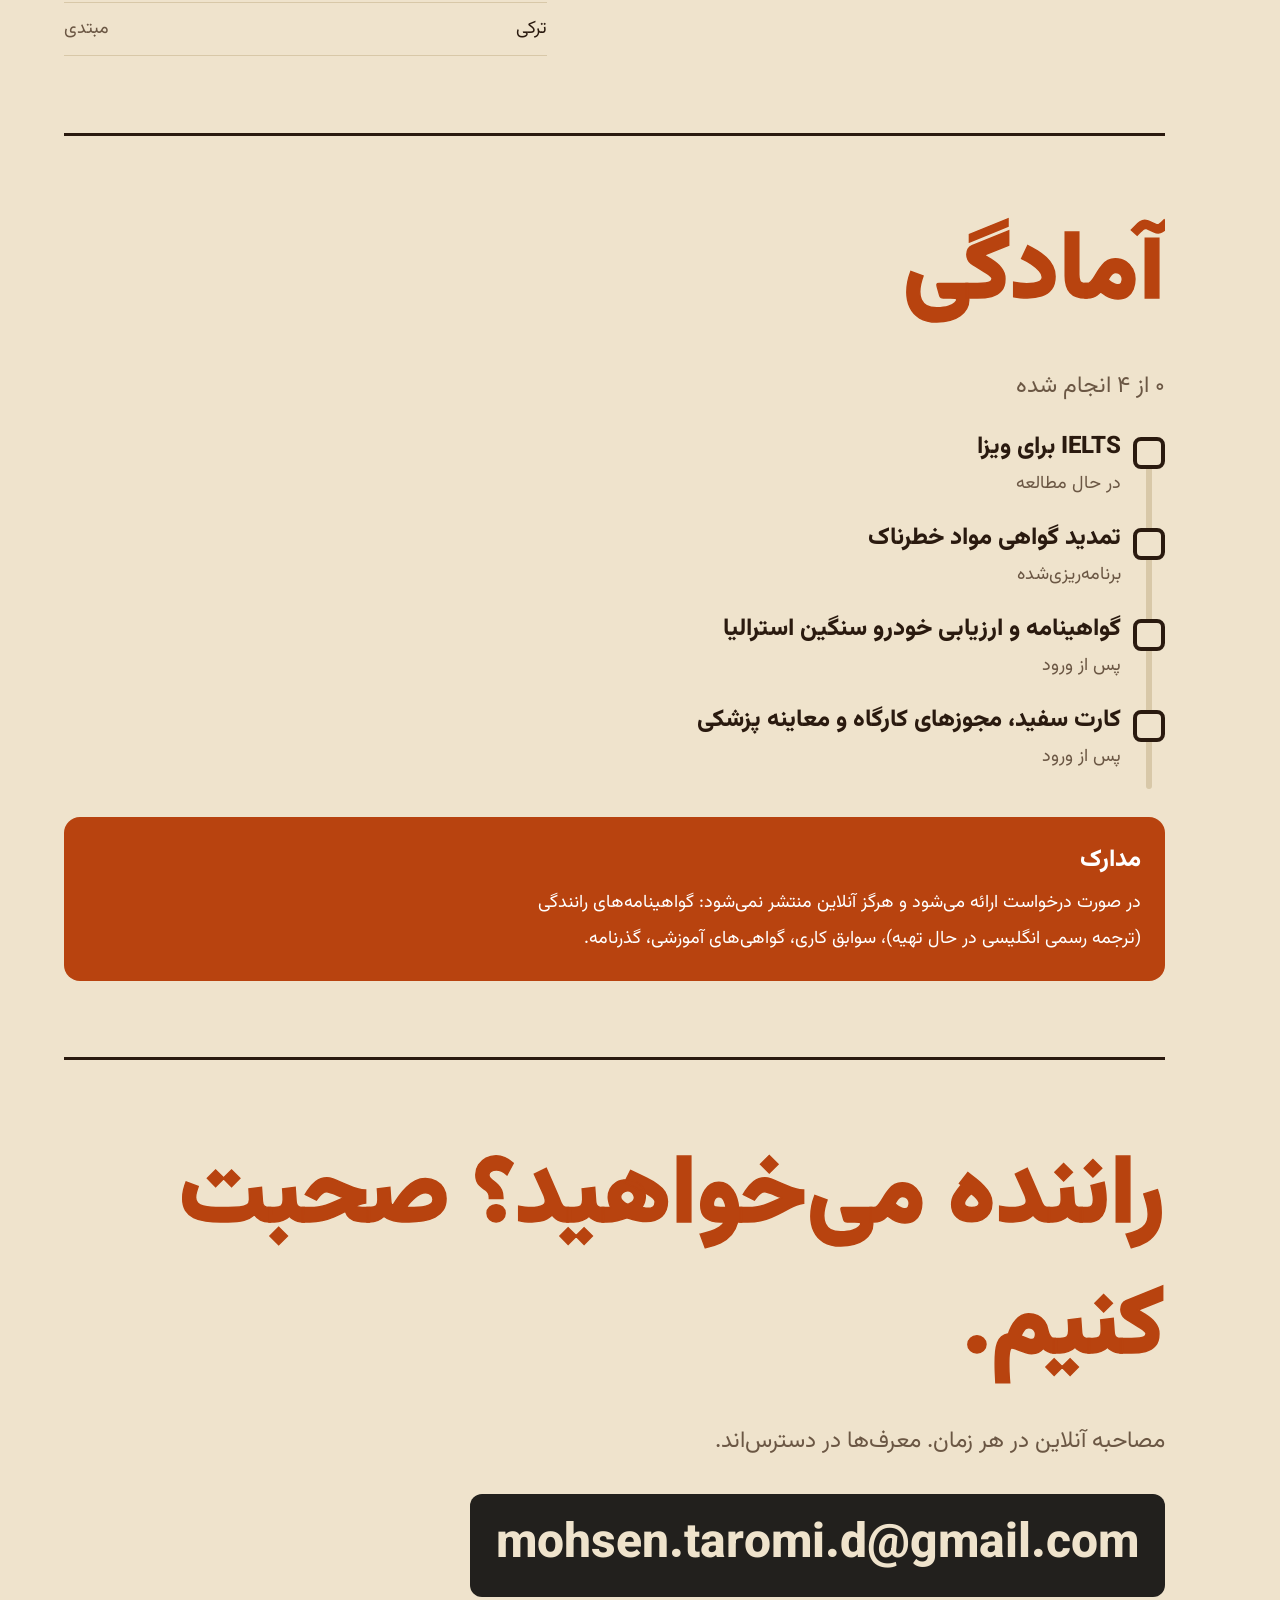
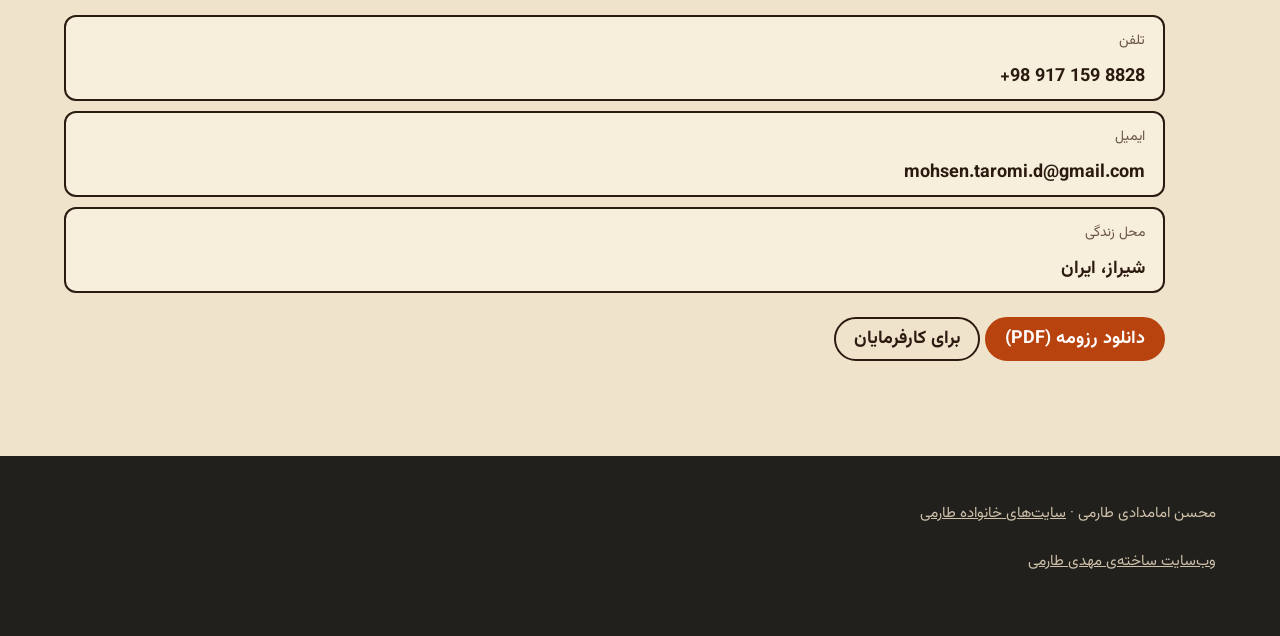
==== commit 55b717b6: "SEO: Persian pages schema graph, social meta, FAQ" ====
--- a/fa/index.html
+++ b/fa/index.html
@@ -12,7 +12,12 @@
 <link rel="icon" href="../favicon.svg" type="image/svg+xml">
 <link rel="preconnect" href="https://fonts.googleapis.com"><link rel="preconnect" href="https://fonts.gstatic.com" crossorigin>
 <link rel="stylesheet" href="https://fonts.googleapis.com/css2?family=Vazirmatn:wght@400;600;800;900&display=swap">
-<script type="application/ld+json">{"@context": "https://schema.org", "@type": "Person", "name": "Mohsen Emamdadi Taromi", "alternateName": "محسن امامدادی طارمی", "jobTitle": "Heavy Vehicle Driver", "url": "https://mohsen.taromi.net/", "email": "mailto:mohsen.taromi.d@gmail.com", "telephone": "+98 917 159 8828", "address": {"@type": "PostalAddress", "addressLocality": "Shiraz", "addressCountry": "IR"}, "knowsAbout": ["Heavy vehicle driving", "Long-haul freight", "Load securing", "Dangerous goods transport"], "knowsLanguage": ["fa", "en"]}</script>
+<script type="application/ld+json">{"@context": "https://schema.org", "@graph": [{"@type": "WebSite", "@id": "https://mohsen.taromi.net/#site", "url": "https://mohsen.taromi.net/", "name": "Mohsen Emamdadi Taromi", "inLanguage": ["en", "fa"], "author": {"@id": "https://mohsen.taromi.net/#mohsen"}}, {"@type": "Person", "@id": "https://mohsen.taromi.net/#mohsen", "name": "Mohsen Emamdadi Taromi", "alternateName": "محسن امامدادی طارمی", "jobTitle": "Heavy Vehicle Driver", "url": "https://mohsen.taromi.net/", "email": "mailto:mohsen.taromi.d@gmail.com", "telephone": "+98 917 159 8828", "address": {"@type": "PostalAddress", "addressLocality": "Shiraz", "addressCountry": "IR"}, "nationality": {"@type": "Country", "name": "Iran"}, "knowsAbout": ["Heavy vehicle driving", "Long-haul freight", "Load securing", "Dangerous goods transport", "Designated Area Migration Agreement"], "knowsLanguage": ["fa", "en"], "hasCredential": {"@type": "EducationalOccupationalCredential", "credentialCategory": "Class 1 heavy vehicle licence (Iran), since 1997"}}, {"@type": "ProfilePage", "@id": "https://mohsen.taromi.net/fa/#page", "url": "https://mohsen.taromi.net/fa/", "name": "محسن امامدادی طارمی · راننده خودروهای سنگین، آماده اسپانسری در مناطق استرالیا", "description": "راننده خودروهای سنگین از شیراز با بیش از ۲۰ سال تجربه در جاده‌های طولانی، گرم و دورافتاده. آماده همکاری با کارفرمای اسپانسر در مناطق استرالیا (DAMA ایالت NT و WA).", "inLanguage": "fa", "isPartOf": {"@id": "https://mohsen.taromi.net/#site"}, "mainEntity": {"@id": "https://mohsen.taromi.net/#mohsen"}, "dateModified": "2026-11-19"}]}</script>
+<meta name="robots" content="index,follow,max-image-preview:large,max-snippet:-1">
+<meta name="author" content="Mohsen Emamdadi Taromi">
+<meta property="og:site_name" content="Mohsen Emamdadi Taromi"><meta property="og:locale" content="fa_IR"><meta property="og:locale:alternate" content="en_US">
+<meta property="og:image" content="https://mohsen.taromi.net/og-card.png"><meta property="og:image:width" content="1200"><meta property="og:image:height" content="630"><meta property="og:image:alt" content="محسن امامدادی طارمی · راننده خودروهای سنگین">
+<meta name="twitter:card" content="summary_large_image"><meta name="twitter:title" content="محسن امامدادی طارمی · راننده خودروهای سنگین، آماده اسپانسری در مناطق استرالیا"><meta name="twitter:description" content="راننده خودروهای سنگین از شیراز با بیش از ۲۰ سال تجربه در جاده‌های طولانی، گرم و دورافتاده. آماده همکاری با کارفرمای اسپانسر در مناطق استرالیا (DAMA ایالت NT و WA)."><meta name="twitter:image" content="https://mohsen.taromi.net/og-card.png">
 <script src="../main.js" defer></script>
 <link rel="stylesheet" href="../style.css">
 </head>
--- a/style.css
+++ b/style.css
@@ -66,6 +66,7 @@
 .stepsx{display:grid;gap:14px}.stepsx li{display:grid;grid-template-columns:64px 1fr;gap:16px;align-items:start;padding:20px;background:var(--paper);border:2px solid var(--ink);border-radius:16px}.stepsx b{font:900 52px/1 var(--font);color:var(--rust)}.stepsx h3{margin:0;font:800 24px/1.25 var(--font)}.stepsx p{margin:2px 0 0;color:var(--mute)}
 .cards{display:grid;gap:14px}.cards li{padding:24px;background:var(--paper);border:2px solid var(--ink);border-radius:16px}.cards a{display:inline-flex;align-items:center;min-height:44px;margin-top:8px;font-weight:700;color:var(--rust)}
 .checks{display:grid;gap:8px;margin-bottom:20px}.checks li{padding:14px 18px;background:var(--paper);border-radius:12px;border-inline-start:8px solid var(--rust)}
+.faq{margin:0;display:grid;gap:12px}.faq div{padding:18px 22px;background:var(--paper);border:2px solid var(--ink);border-radius:14px}.faq dt{font:800 21px/1.3 var(--font)}.faq dd{margin:6px 0 0;color:var(--mute)}
 .disc{margin-top:24px;color:var(--mute);font-size:15px;max-width:70ch}
 .foot{padding:32px clamp(16px,5vw,80px) 48px;background:var(--road);color:#cdbfa8;font-size:15px}.foot p{margin:4px 0}.foot a{display:inline-flex;min-height:44px;align-items:center}
 @media(min-width:700px){.stats{grid-template-columns:repeat(4,1fr)}.two{grid-template-columns:1.1fr .9fr}.dists{grid-template-columns:1fr 1fr}.lics{grid-template-columns:repeat(2,1fr)}.cards{grid-template-columns:1fr 1fr}.hrow{grid-template-columns:1fr auto}}
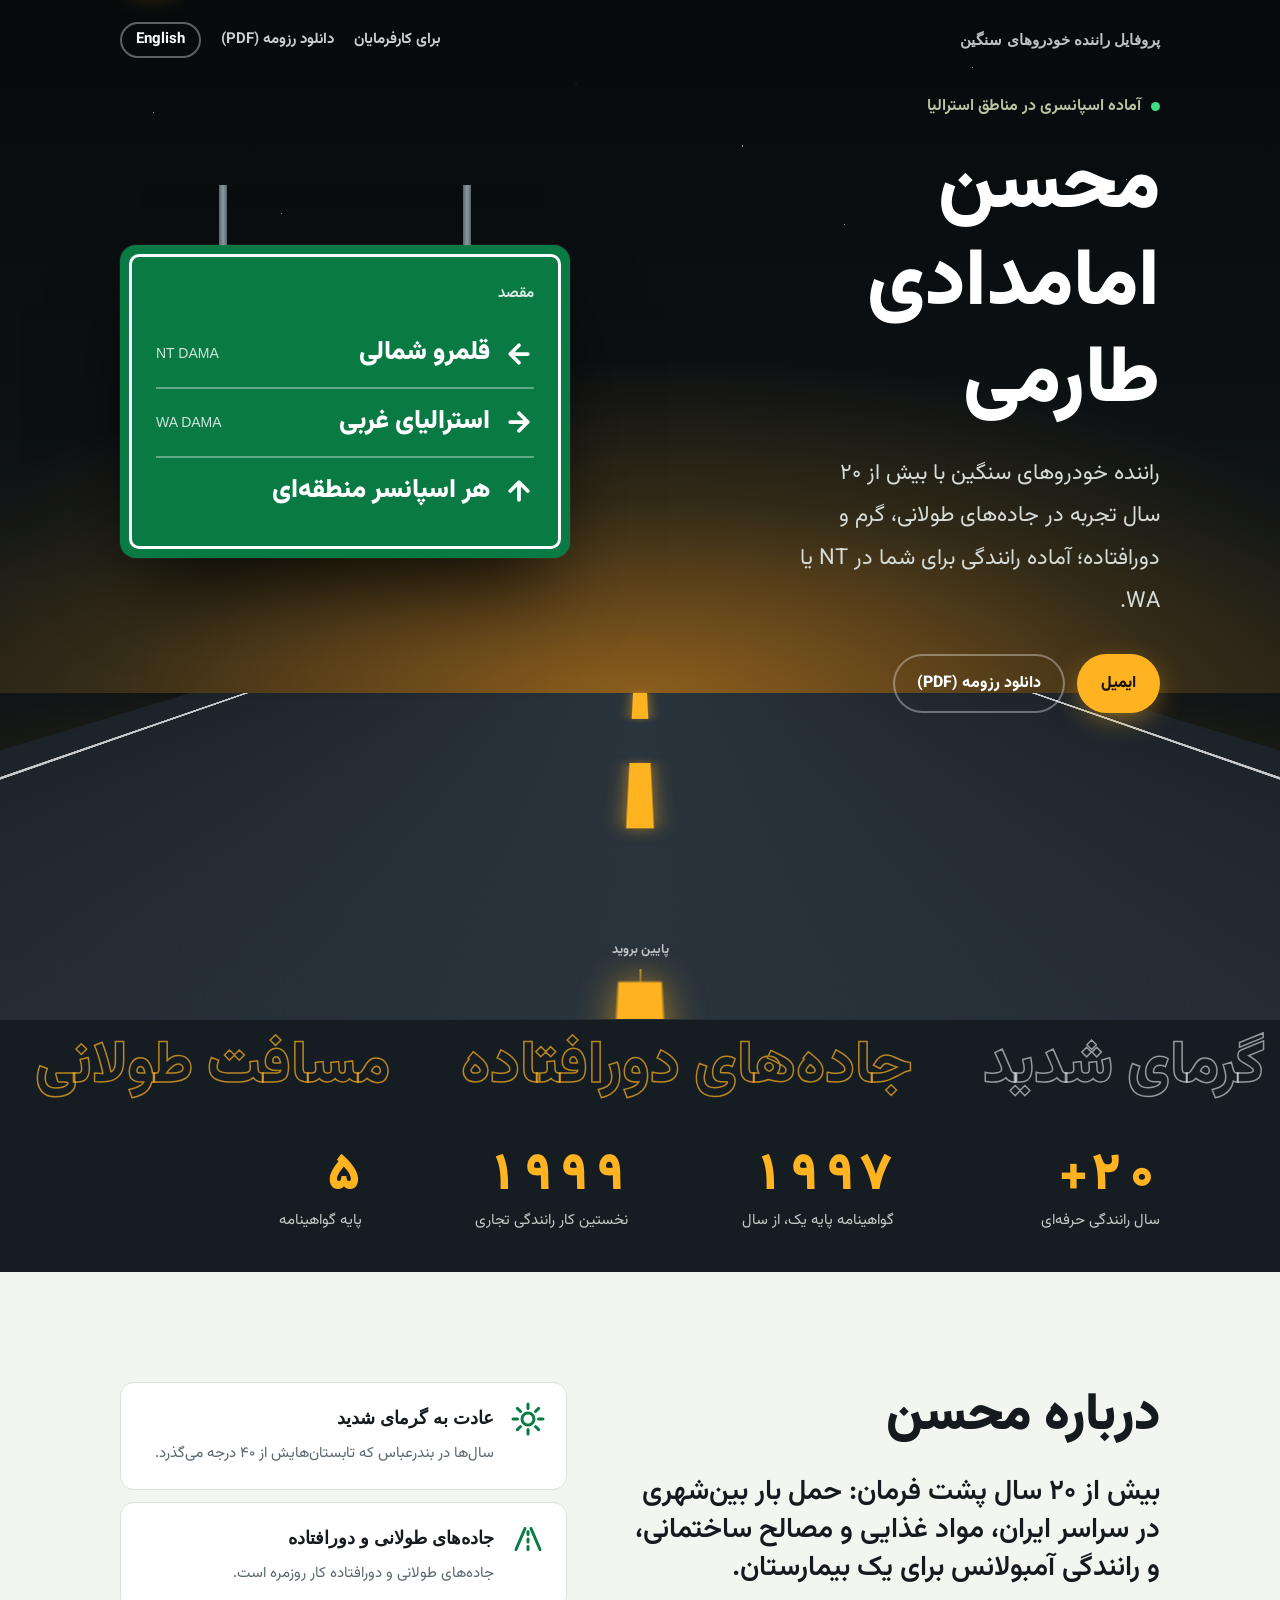
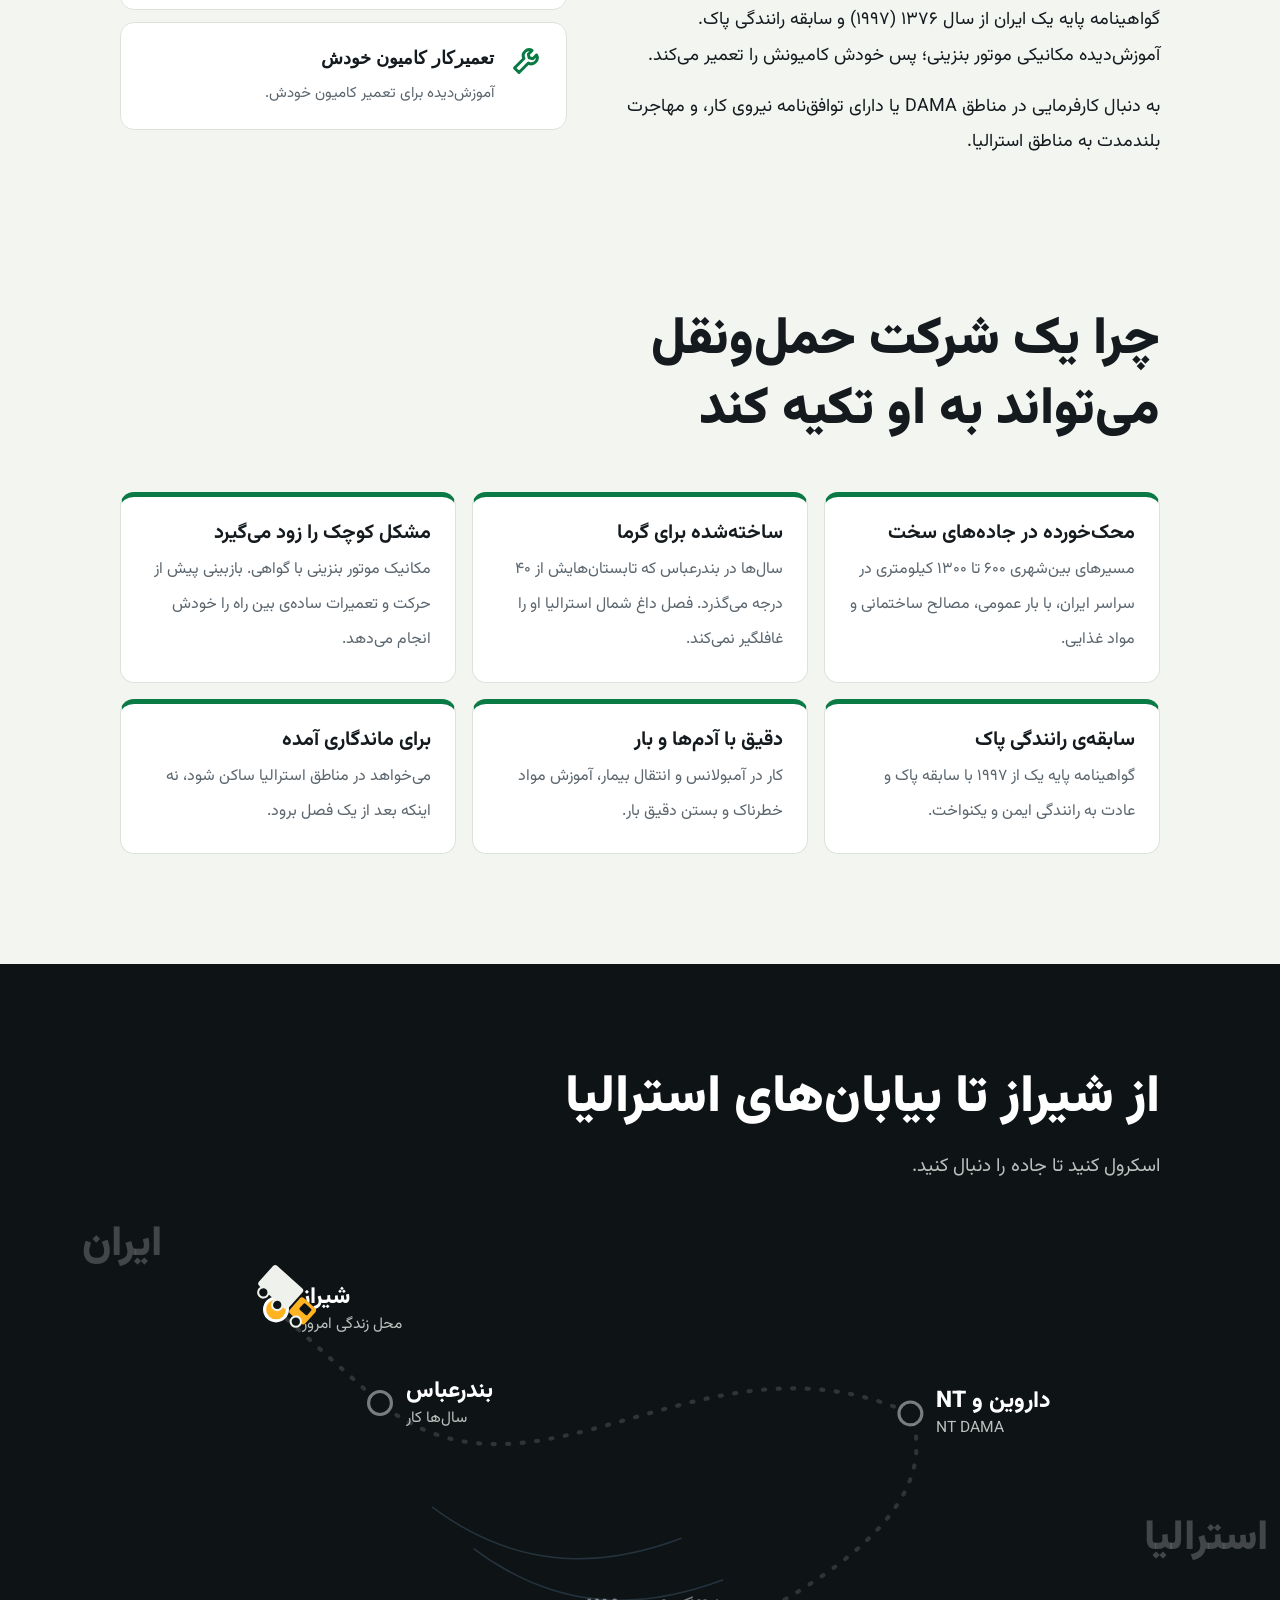
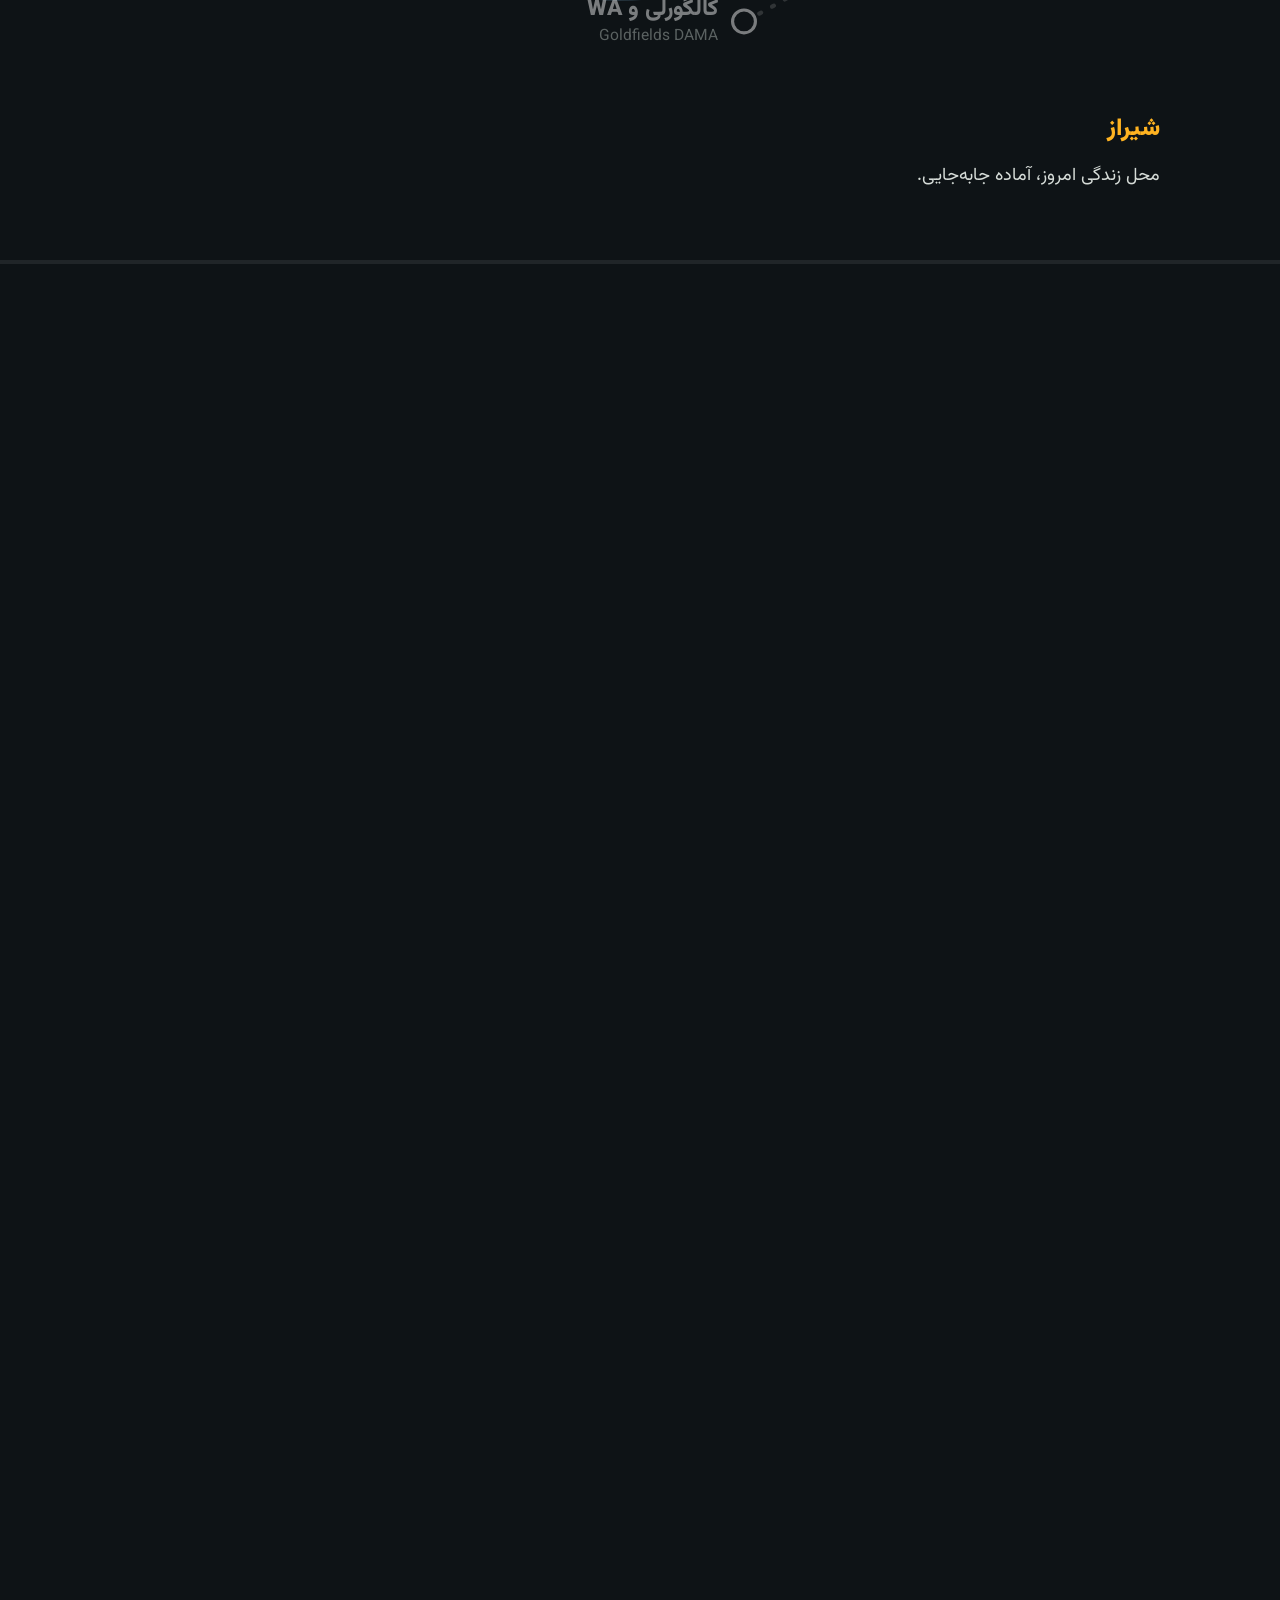
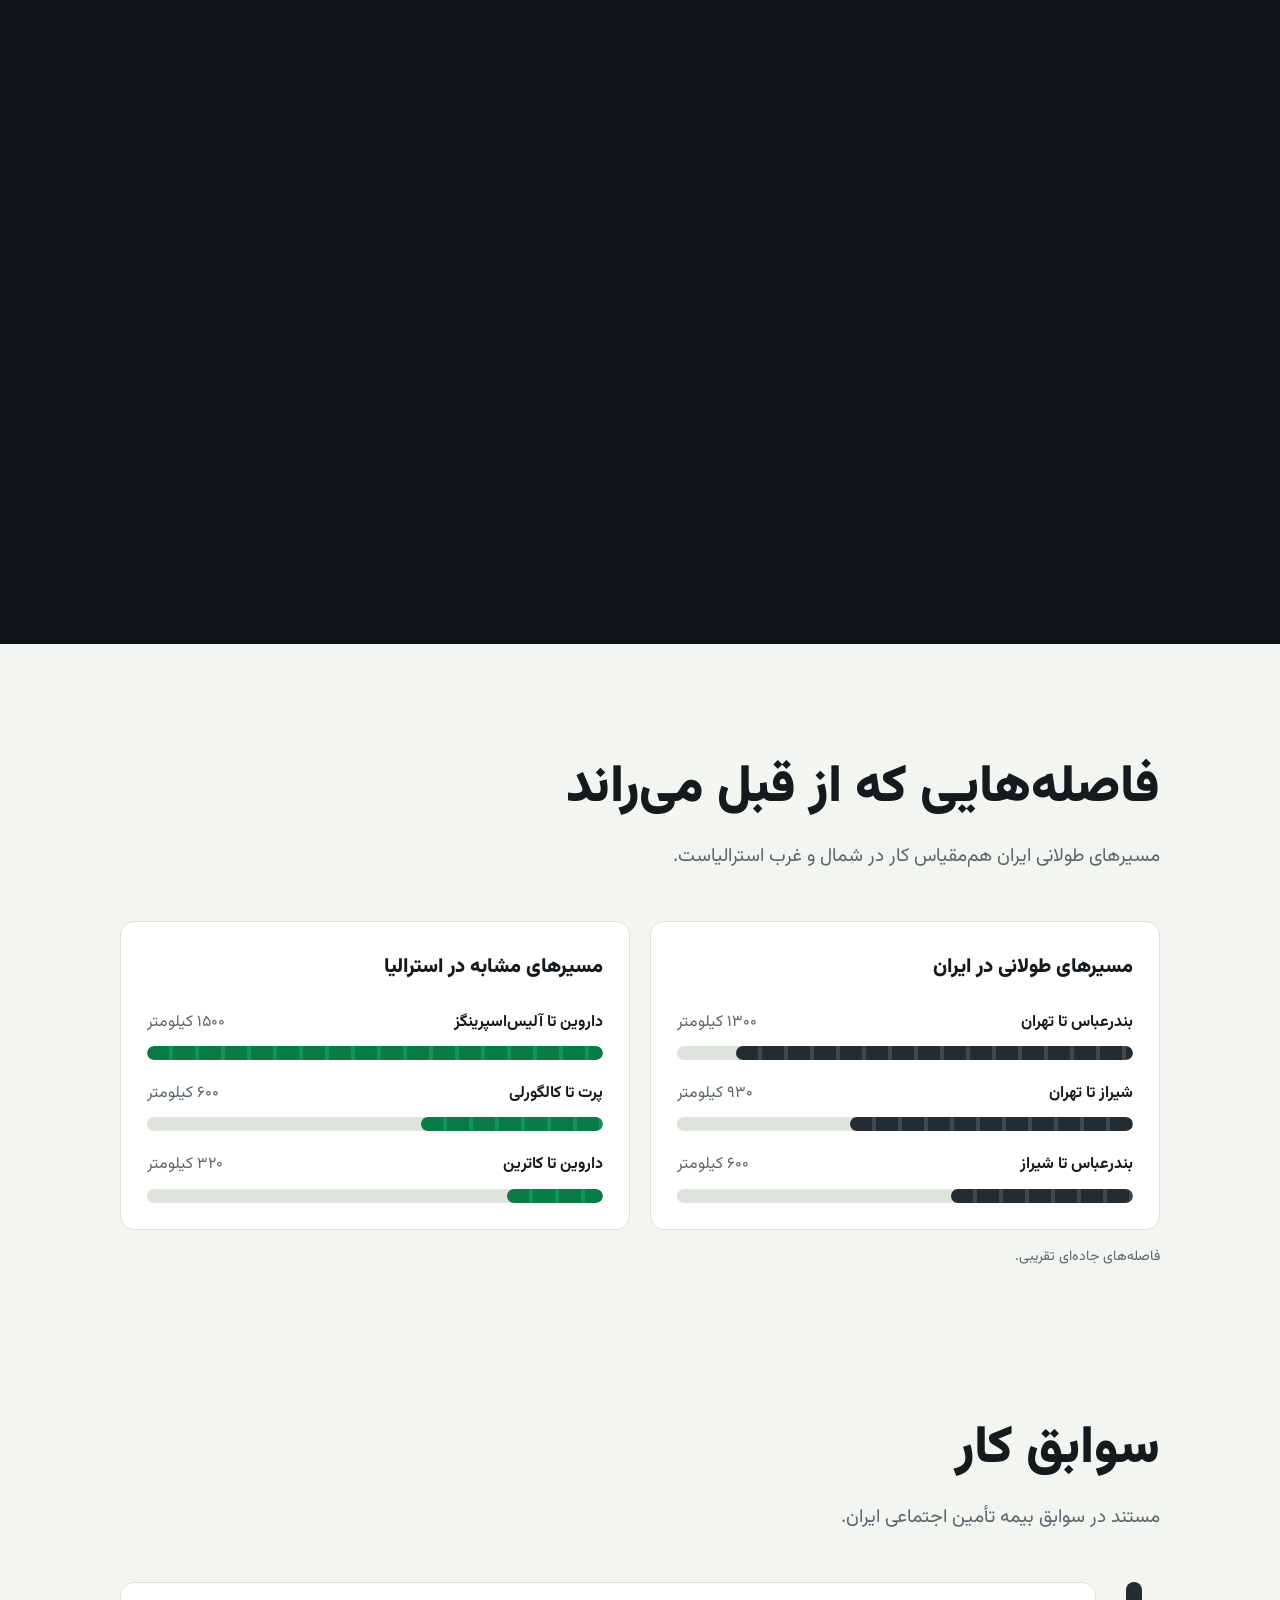
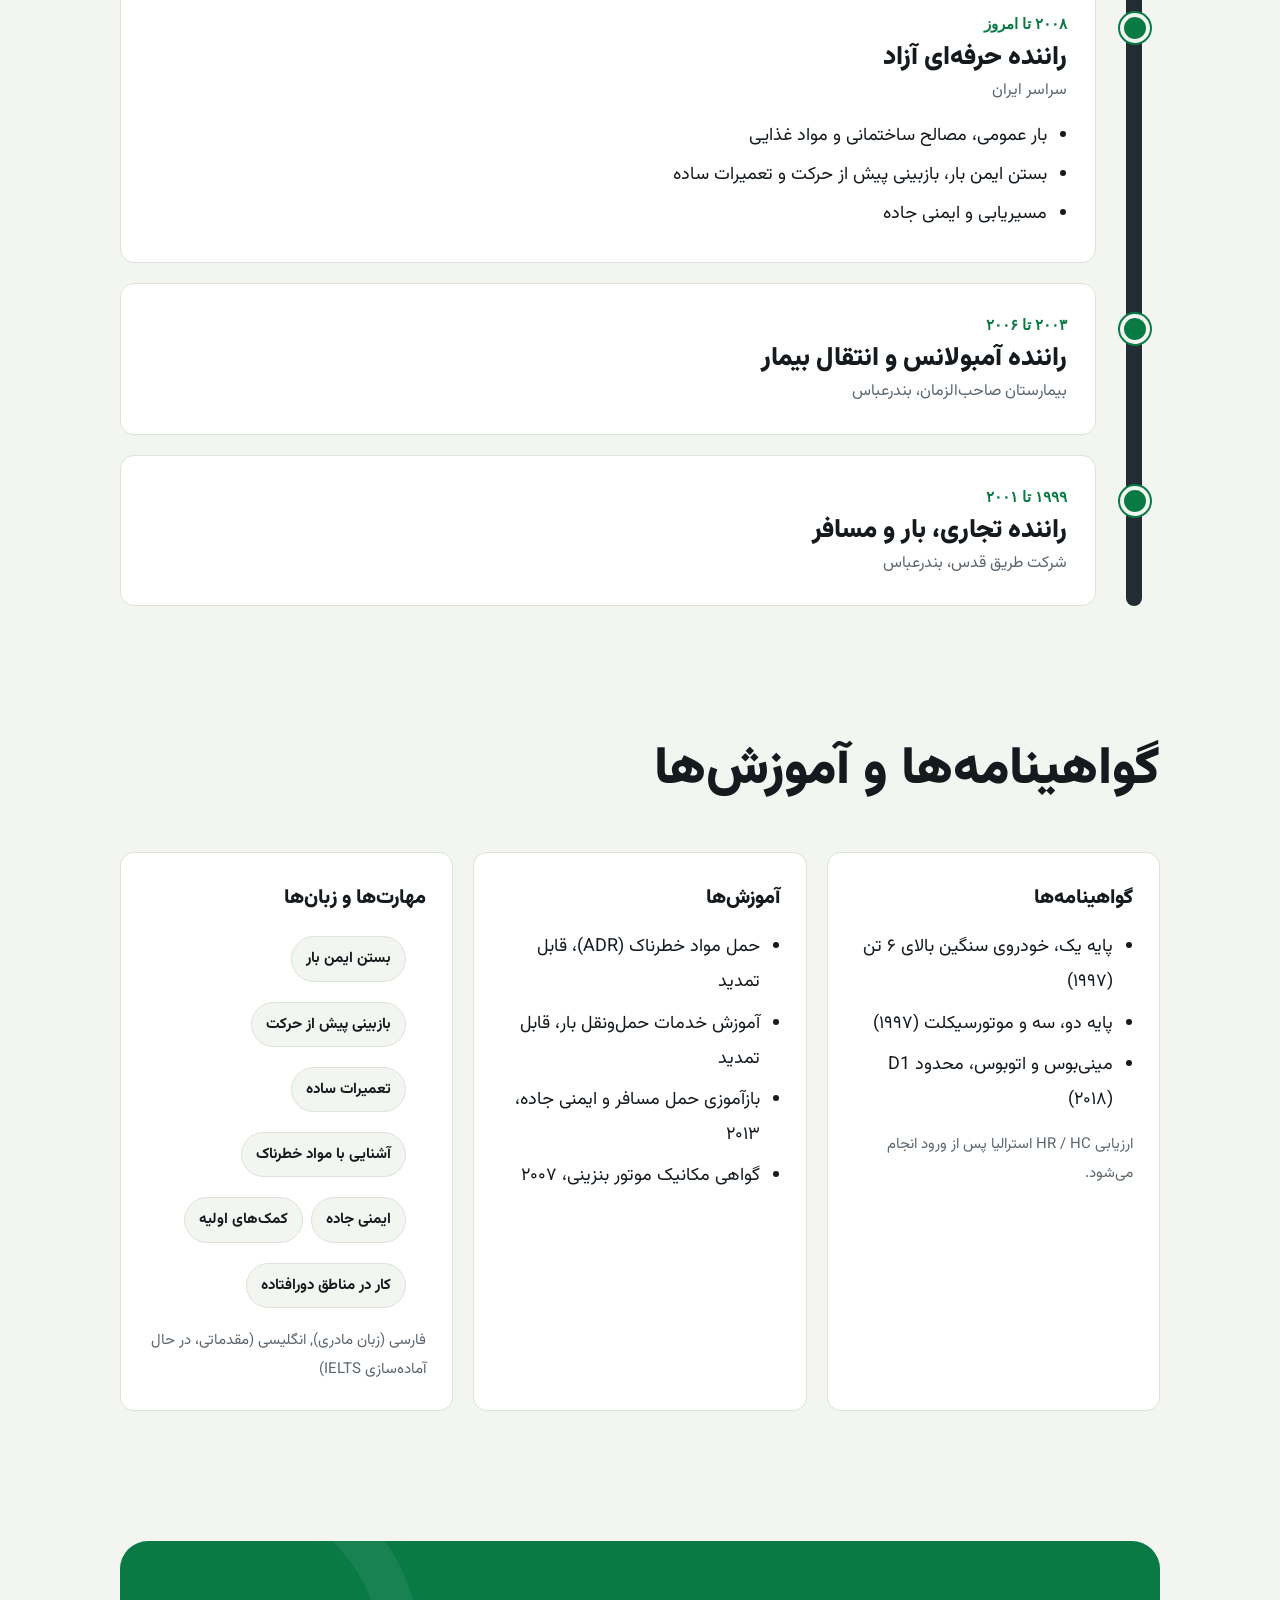
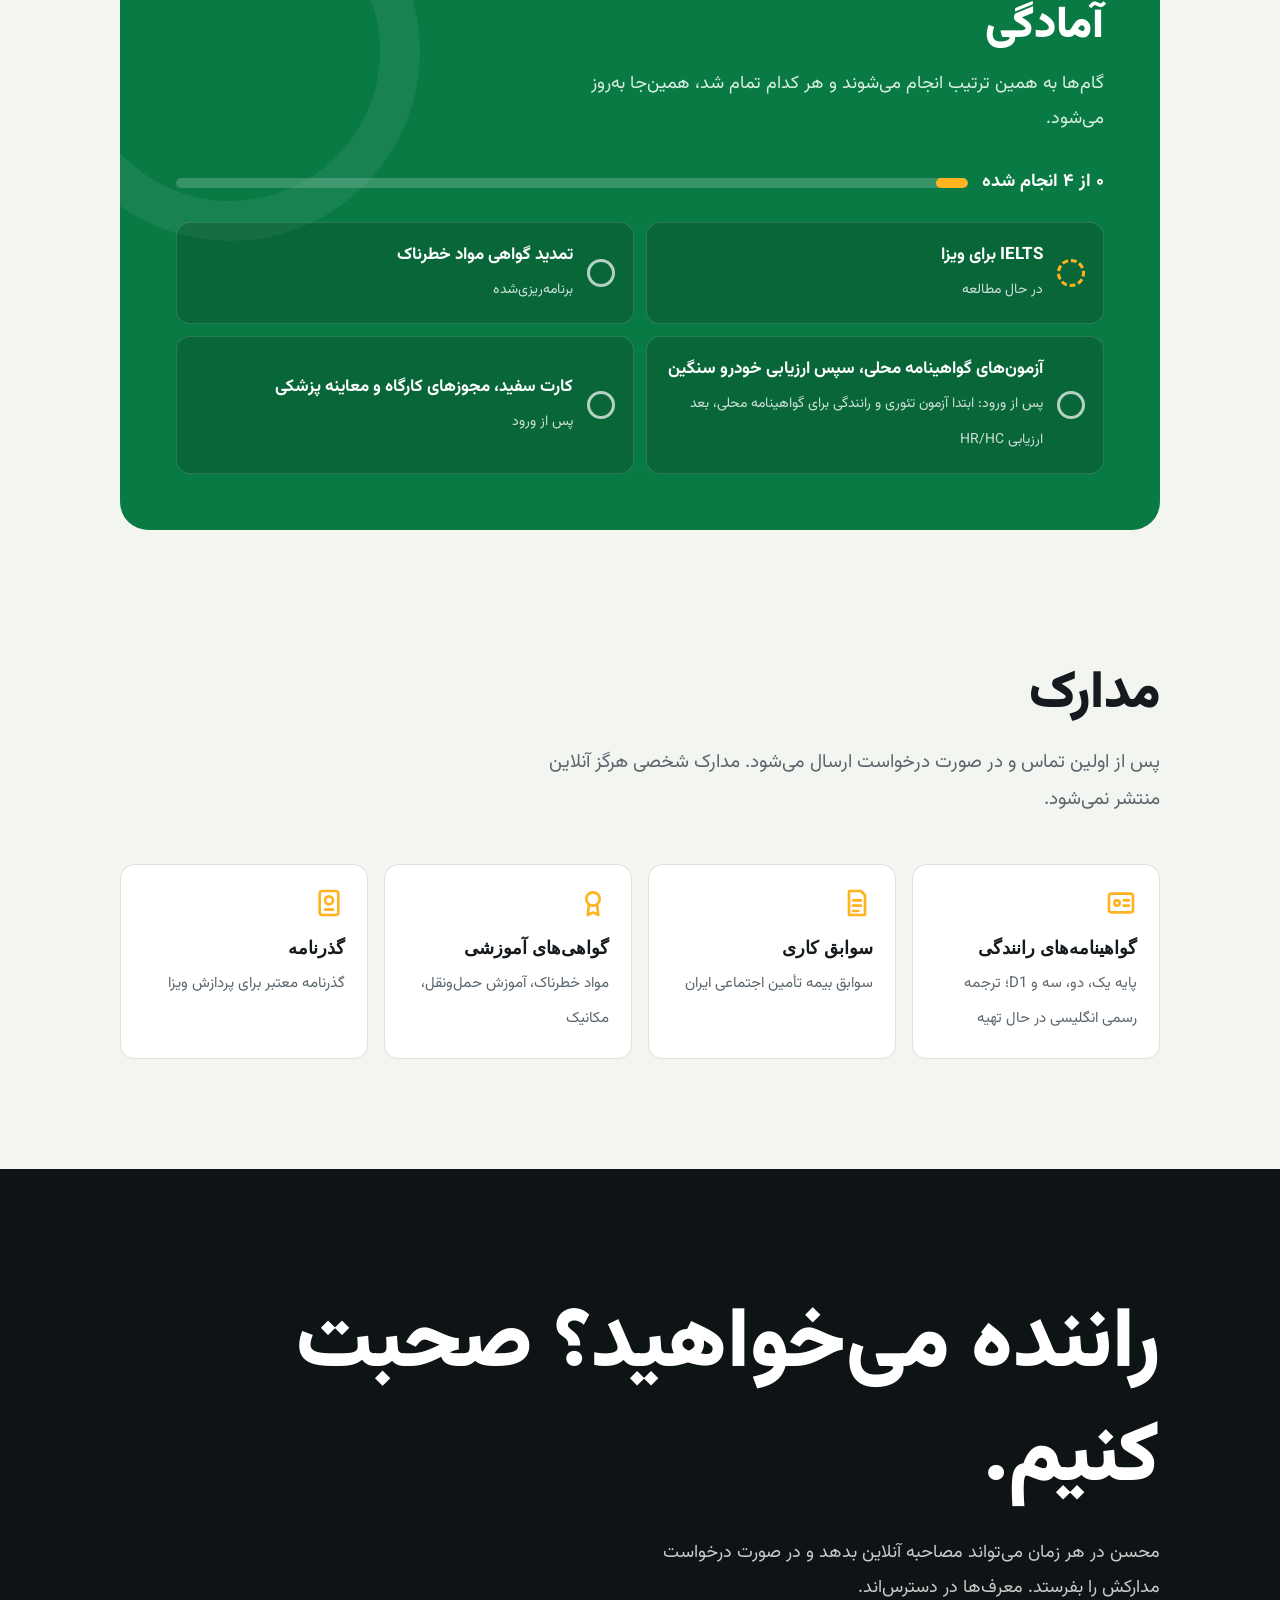
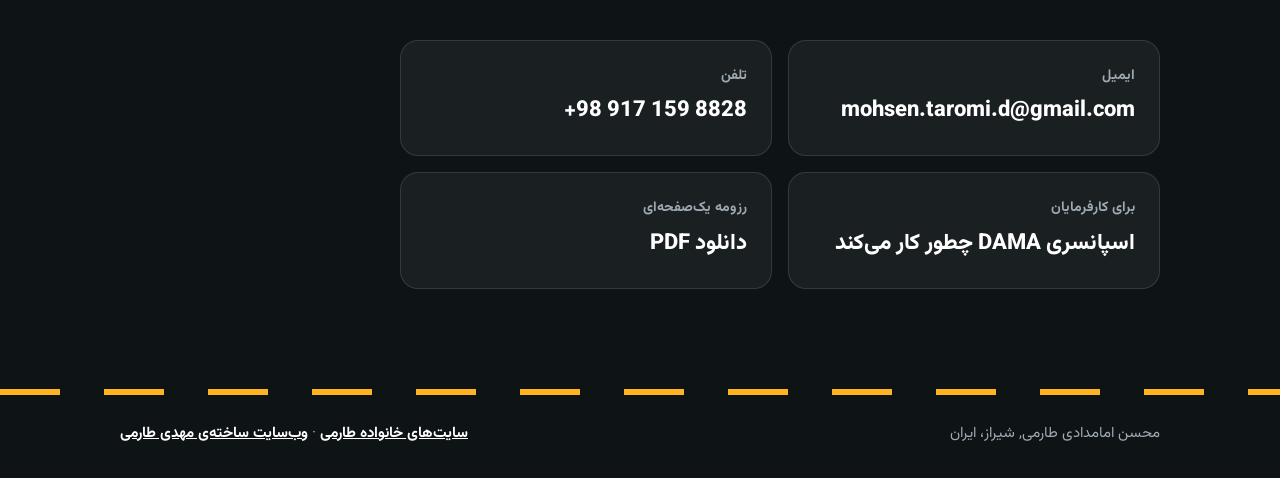
==== commit e381b694: "Persian pages: hybrid redesign and application content" ====
--- a/fa/index.html
+++ b/fa/index.html
@@ -8,10 +8,10 @@
 <link rel="canonical" href="https://mohsen.taromi.net/fa/">
 <link rel="alternate" hreflang="en" href="https://mohsen.taromi.net/"><link rel="alternate" hreflang="fa" href="https://mohsen.taromi.net/fa/"><link rel="alternate" hreflang="x-default" href="https://mohsen.taromi.net/">
 <meta property="og:type" content="profile"><meta property="og:title" content="محسن امامدادی طارمی · راننده خودروهای سنگین، آماده اسپانسری در مناطق استرالیا"><meta property="og:description" content="راننده خودروهای سنگین از شیراز با بیش از ۲۰ سال تجربه در جاده‌های طولانی، گرم و دورافتاده. آماده همکاری با کارفرمای اسپانسر در مناطق استرالیا (DAMA ایالت NT و WA)."><meta property="og:url" content="https://mohsen.taromi.net/fa/">
-<meta name="theme-color" content="#efe3cc">
+<meta name="theme-color" content="#0e1316">
 <link rel="icon" href="../favicon.svg" type="image/svg+xml">
 <link rel="preconnect" href="https://fonts.googleapis.com"><link rel="preconnect" href="https://fonts.gstatic.com" crossorigin>
-<link rel="stylesheet" href="https://fonts.googleapis.com/css2?family=Vazirmatn:wght@400;600;800;900&display=swap">
+<link rel="stylesheet" href="https://fonts.googleapis.com/css2?family=Vazirmatn:wght@400;700;900&display=swap">
 <script type="application/ld+json">{"@context": "https://schema.org", "@graph": [{"@type": "WebSite", "@id": "https://mohsen.taromi.net/#site", "url": "https://mohsen.taromi.net/", "name": "Mohsen Emamdadi Taromi", "inLanguage": ["en", "fa"], "author": {"@id": "https://mohsen.taromi.net/#mohsen"}}, {"@type": "Person", "@id": "https://mohsen.taromi.net/#mohsen", "name": "Mohsen Emamdadi Taromi", "alternateName": "محسن امامدادی طارمی", "jobTitle": "Heavy Vehicle Driver", "url": "https://mohsen.taromi.net/", "email": "mailto:mohsen.taromi.d@gmail.com", "telephone": "+98 917 159 8828", "address": {"@type": "PostalAddress", "addressLocality": "Shiraz", "addressCountry": "IR"}, "nationality": {"@type": "Country", "name": "Iran"}, "knowsAbout": ["Heavy vehicle driving", "Long-haul freight", "Load securing", "Dangerous goods transport", "Designated Area Migration Agreement"], "knowsLanguage": ["fa", "en"], "hasCredential": {"@type": "EducationalOccupationalCredential", "credentialCategory": "Class 1 heavy vehicle licence (Iran), since 1997"}}, {"@type": "ProfilePage", "@id": "https://mohsen.taromi.net/fa/#page", "url": "https://mohsen.taromi.net/fa/", "name": "محسن امامدادی طارمی · راننده خودروهای سنگین، آماده اسپانسری در مناطق استرالیا", "description": "راننده خودروهای سنگین از شیراز با بیش از ۲۰ سال تجربه در جاده‌های طولانی، گرم و دورافتاده. آماده همکاری با کارفرمای اسپانسر در مناطق استرالیا (DAMA ایالت NT و WA).", "inLanguage": "fa", "isPartOf": {"@id": "https://mohsen.taromi.net/#site"}, "mainEntity": {"@id": "https://mohsen.taromi.net/#mohsen"}, "dateModified": "2026-11-19"}]}</script>
 <meta name="robots" content="index,follow,max-image-preview:large,max-snippet:-1">
 <meta name="author" content="Mohsen Emamdadi Taromi">
@@ -21,29 +21,44 @@
 <script src="../main.js" defer></script>
 <link rel="stylesheet" href="../style.css">
 </head>
-<body class="m"><div data-progress></div>
+<body>
 <a class="skip" href="#main">رفتن به محتوا</a>
-<header class="bar"><a class="logo" href="../" aria-label="محسن امامدادی طارمی"><b>MT</b></a><nav aria-label="محسن امامدادی طارمی" data-spy><ul><li><a href="#top">خانه</a></li><li><a href="#about">درباره</a></li><li><a href="#journey">مسیر</a></li><li><a href="#history">سوابق کار</a></li><li><a href="#licences">گواهینامه‌ها</a></li><li><a href="#ready">آمادگی</a></li><li><a href="#contact">تماس</a></li></ul></nav>
-<div class="bar-act"><a class="pill" href="../fa/employers.html">برای کارفرمایان</a><a class="pill sw" href="../" lang="en" hreflang="en">English</a></div></header>
-<div class="road" aria-hidden="true"><i class="line"></i><svg class="truck" viewBox="0 0 60 36" width="48" height="29"><rect x="2" y="6" width="34" height="20" rx="3"/><path d="M38 12h12l8 8v6H38z"/><circle cx="14" cy="28" r="5"/><circle cx="46" cy="28" r="5"/></svg></div>
 <div class="pbar" aria-hidden="true"></div>
+<nav class="nav" aria-label="محسن امامدادی طارمی"><div class="wrap"><a class="brand" href="../fa/"><i aria-hidden="true"></i>محسن طارمی</a><a class="link" href="#journey">مسیر</a><a class="link" href="#history">سوابق کار</a><a class="link" href="../fa/employers.html">برای کارفرمایان</a><a class="lang" href="../" lang="en" hreflang="en">English</a><a class="btn btn-amber btn-sm" href="mailto:mohsen.taromi.d@gmail.com?subject=راننده خودروهای سنگین - محسن امامدادی طارمی">ایمیل</a></div></nav>
+<header class="hero" id="top"><div class="sky" aria-hidden="true"></div><div class="stars" aria-hidden="true"></div><div class="scene" aria-hidden="true"><div class="plane"></div></div>
+<div class="wrap"><div class="hero-top"><span class="who">پروفایل راننده خودروهای سنگین</span><nav aria-label="پروفایل راننده خودروهای سنگین"><a href="../fa/employers.html">برای کارفرمایان</a><a href="../Mohsen_Emamdadi_Taromi_CV.pdf" download>دانلود رزومه (PDF)</a><a class="lang" href="../" lang="en" hreflang="en">English</a></nav></div></div>
+<div class="wrap hero-body"><div><p class="kicker ld"><b aria-hidden="true"></b>آماده اسپانسری در مناطق استرالیا</p>
+<h1 class="ld"><span>محسن</span><span>امامدادی</span><span>طارمی</span></h1>
+<p class="sub ld">راننده خودروهای سنگین با بیش از ۲۰ سال تجربه در جاده‌های طولانی، گرم و دورافتاده؛ آماده رانندگی برای شما در NT یا WA.</p>
+<div class="actions ld"><a class="btn btn-amber" href="mailto:mohsen.taromi.d@gmail.com?subject=راننده خودروهای سنگین - محسن امامدادی طارمی">ایمیل</a><a class="btn btn-ghost" href="../Mohsen_Emamdadi_Taromi_CV.pdf" download>دانلود رزومه (PDF)</a></div></div>
+<div class="sign" role="img" aria-label="مقصد: قلمرو شمالی (NT DAMA), استرالیای غربی (WA DAMA), هر اسپانسر منطقه‌ای"><div class="sign-in"><h2>مقصد</h2>
+<div class="dest"><svg viewBox="0 0 24 24" aria-hidden="true"><path d="M5 12h12M12 5l7 7-7 7" fill="none" stroke="currentColor" stroke-width="3" stroke-linecap="round" stroke-linejoin="round"/></svg>قلمرو شمالی <small>NT DAMA</small></div>
+<div class="dest"><svg viewBox="0 0 24 24" aria-hidden="true"><path d="M19 12H7M12 5l-7 7 7 7" fill="none" stroke="currentColor" stroke-width="3" stroke-linecap="round" stroke-linejoin="round"/></svg>استرالیای غربی <small>WA DAMA</small></div>
+<div class="dest"><svg viewBox="0 0 24 24" aria-hidden="true"><path d="M12 19V7M5 12l7-7 7 7" fill="none" stroke="currentColor" stroke-width="3" stroke-linecap="round" stroke-linejoin="round"/></svg>هر اسپانسر منطقه‌ای</div></div></div></div>
+<div class="scroll-cue" aria-hidden="true">پایین بروید<i></i></div></header>
+<div class="marq" aria-hidden="true"><div class="mtrack"><span>مسافت طولانی</span><span>جاده‌های دورافتاده</span><span>گرمای شدید</span><span>پایه یک</span><span>بارگیری ایمن</span><span>ایمنی جاده</span><span>آماده مهاجرت</span><span>مسافت طولانی</span><span>جاده‌های دورافتاده</span><span>گرمای شدید</span><span>پایه یک</span><span>بارگیری ایمن</span><span>ایمنی جاده</span><span>آماده مهاجرت</span></div></div>
+<section class="stats" aria-label="محسن امامدادی طارمی"><div class="wrap"><div class="stat"><b data-count="20" data-suffix="+">۲۰+</b><span>سال رانندگی حرفه‌ای</span></div><div class="stat"><b data-count="1997" data-from="1960" data-suffix="">۱۹۹۷</b><span>گواهینامه پایه یک، از سال</span></div><div class="stat"><b data-count="1999" data-from="1960" data-suffix="">۱۹۹۹</b><span>نخستین کار رانندگی تجاری</span></div><div class="stat"><b data-count="5" data-suffix="">۵</b><span>پایه گواهینامه</span></div></div></section>
 <main id="main">
-<section class="hero" id="top"><p class="kick">آماده اسپانسری در مناطق استرالیا</p>
-<h1 class="giant" data-split>محسن امامدادی طارمی</h1><p class="role">راننده خودروهای سنگین · شیراز، ایران</p>
-<p class="lead">راننده خودروهای سنگین با بیش از ۲۰ سال تجربه در جاده‌های طولانی، گرم و دورافتاده؛ آماده رانندگی برای شما در NT یا WA.</p>
-<div class="hrow"><div class="cta-row"><a class="cta" href="mailto:mohsen.taromi.d@gmail.com?subject=راننده خودروهای سنگین">mohsen.taromi.d@gmail.com</a><a class="pill solid" href="../Mohsen_Emamdadi_Taromi_CV.pdf" download>دانلود رزومه (PDF)</a></div>
-<div class="sign" role="img" aria-label="مقصد: قلمرو شمالی (NT DAMA), استرالیای غربی (WA DAMA), هر اسپانسر منطقه‌ای"><span>مقصد</span><b>قلمرو شمالی (NT DAMA)</b><b>استرالیای غربی (WA DAMA)</b><b>هر اسپانسر منطقه‌ای</b></div></div></section>
-<div class="marq" aria-hidden="true"><div class="track"><span>مسافت طولانی</span><span>جاده‌های دورافتاده</span><span>گرمای شدید</span><span>پایه یک</span><span>بارگیری ایمن</span><span>ایمنی جاده</span><span>آماده مهاجرت</span><span>مسافت طولانی</span><span>جاده‌های دورافتاده</span><span>گرمای شدید</span><span>پایه یک</span><span>بارگیری ایمن</span><span>ایمنی جاده</span><span>آماده مهاجرت</span></div></div>
-<ul class="stats"><li class="rv" style="--i:0"><b><span class="count" data-to="20">۲۰</span>+</b><span>سال رانندگی حرفه‌ای</span></li><li class="rv" style="--i:1"><b><span class="count" data-to="1997">۱۹۹۷</span></b><span>گواهینامه پایه یک، از سال</span></li><li class="rv" style="--i:2"><b><span class="count" data-to="1999">۱۹۹۹</span></b><span>نخستین کار رانندگی تجاری</span></li><li class="rv" style="--i:3"><b><span class="count" data-to="5">۵</span></b><span>پایه گواهینامه</span></li></ul>
-<section class="sec" id="about"><h2 class="ttl" data-split>درباره</h2><div class="two"><div class="prose"><p class="rv">بیش از ۲۰ سال پشت فرمان: حمل بار بین‌شهری در سراسر ایران، مواد غذایی و مصالح ساختمانی، و رانندگی آمبولانس برای یک بیمارستان. گواهینامه پایه یک ایران از سال ۱۳۷۶ (۱۹۹۷) و سابقه رانندگی پاک. آموزش‌دیده مکانیکی موتور بنزینی؛ پس خودش کامیونش را تعمیر می‌کند.</p><p class="rv">به دنبال کارفرمایی در مناطق DAMA یا دارای توافق‌نامه نیروی کار، و مهاجرت بلندمدت به مناطق استرالیا.</p></div><ul class="traits"><li class="rv"><h3>گرما</h3><p>سال‌ها در بندرعباس که تابستان‌هایش از ۴۰ درجه می‌گذرد.</p></li><li class="rv"><h3>مسافت</h3><p>جاده‌های طولانی و دورافتاده کار روزمره است.</p></li><li class="rv"><h3>مکانیک</h3><p>آموزش‌دیده برای تعمیر کامیون خودش.</p></li></ul></div></section>
-<section class="sec" id="journey"><h2 class="ttl" data-split>مسیر</h2><p class="lead">چهار جا که نشان می‌دهد چرا مناطق استرالیا مناسب است.</p><ol class="stops"><li class="stop rv"><i aria-hidden="true"></i><h3>شیراز</h3><p>محل زندگی امروز، آماده جابه‌جایی.</p></li><li class="stop rv"><i aria-hidden="true"></i><h3>بندرعباس</h3><p>گرمای خلیج فارس، شبیه فصل داغ «تاپ‌اند».</p></li><li class="stop rv"><i aria-hidden="true"></i><h3>داروین و NT</h3><p>NT DAMA ممکن است ارفاق سنی و سطح انگلیسی پایین‌تر را بپذیرد.</p></li><li class="stop rv"><i aria-hidden="true"></i><h3>کالگورلی و WA</h3><p>گلدفیلدز و DAMA سراسری WA رانندگان کامیون را فهرست کرده‌اند.</p></li></ol><h3 class="sub">فاصله‌های جاده‌ای تقریبی</h3><div class="dists"><div class="dg rv"><h3>ایران</h3><ul><li><span>بندرعباس تا تهران</span><b>۱۳۰۰<small> کیلومتر</small></b><i style="--w:0.867"></i></li><li><span>شیراز تا تهران</span><b>۹۳۰<small> کیلومتر</small></b><i style="--w:0.620"></i></li><li><span>بندرعباس تا شیراز</span><b>۶۰۰<small> کیلومتر</small></b><i style="--w:0.400"></i></li></ul></div><div class="dg rv"><h3>استرالیا</h3><ul><li><span>داروین تا آلیس‌اسپرینگز</span><b>۱۵۰۰<small> کیلومتر</small></b><i style="--w:1.000"></i></li><li><span>پرت تا کالگورلی</span><b>۶۰۰<small> کیلومتر</small></b><i style="--w:0.400"></i></li><li><span>داروین تا کاترین</span><b>۳۲۰<small> کیلومتر</small></b><i style="--w:0.213"></i></li></ul></div></div></section>
-<section class="sec" id="history"><h2 class="ttl" data-split>سوابق کار</h2><p class="lead">مستند در سوابق بیمه تأمین اجتماعی ایران.</p><ol class="jobs"><li class="job rv"><span class="when">۲۰۰۸ تا امروز</span><h3>راننده حرفه‌ای آزاد</h3><p class="org">سراسر ایران</p><ul><li>بار عمومی، مصالح ساختمانی و مواد غذایی</li><li>بستن ایمن بار، بازبینی پیش از حرکت و تعمیرات ساده</li><li>مسیریابی و ایمنی جاده</li></ul></li><li class="job rv"><span class="when">۲۰۰۳ تا ۲۰۰۶</span><h3>راننده آمبولانس و انتقال بیمار</h3><p class="org">بیمارستان صاحب‌الزمان، بندرعباس</p></li><li class="job rv"><span class="when">۱۹۹۹ تا ۲۰۰۱</span><h3>راننده تجاری، بار و مسافر</h3><p class="org">شرکت طریق قدس، بندرعباس</p></li></ol></section>
-<section class="sec" id="licences"><h2 class="ttl" data-split>گواهینامه‌ها و آموزش‌ها</h2><ul class="lics"><li class="lic rv"><span>۱۹۹۷</span><h3>پایه یک</h3><p>خودروی سنگین بالای ۶ تن</p></li><li class="lic rv"><span>۱۹۹۷</span><h3>پایه دو، سه و موتورسیکلت</h3><p>پایه‌های دیگر</p></li><li class="lic rv"><span>۲۰۱۸</span><h3>مینی‌بوس و اتوبوس</h3><p>محدود D1</p></li><li class="lic rv"><span></span><h3>HR/HC استرالیا</h3><p>ارزیابی پس از ورود</p></li></ul><div class="two"><ul class="train rv"><li>حمل مواد خطرناک (ADR)، قابل تمدید</li><li>آموزش خدمات حمل‌ونقل بار، قابل تمدید</li><li>بازآموزی حمل مسافر و ایمنی جاده، ۲۰۱۳</li><li>گواهی مکانیک موتور بنزینی، ۲۰۰۷</li></ul><div><h3 class="sub">مهارت‌ها</h3><ul class="chips"><li>بستن ایمن بار</li><li>بازبینی پیش از حرکت</li><li>تعمیرات ساده</li><li>آشنایی با مواد خطرناک</li><li>ایمنی جاده</li><li>کمک‌های اولیه</li><li>کار در مناطق دورافتاده</li></ul><h3 class="sub">زبان‌ها</h3><ul class="langs"><li><span>فارسی</span><b>زبان مادری</b></li><li><span>انگلیسی</span><b>مقدماتی، در حال آماده‌سازی IELTS</b></li><li><span>ترکی</span><b>مبتدی</b></li></ul></div></div></section>
-<section class="sec" id="ready"><h2 class="ttl" data-split>آمادگی</h2><p class="lead">۰ از ۴ انجام شده</p><ol class="ready"><li class="rd rv"><i aria-hidden="true"></i><h3>IELTS برای ویزا</h3><p>در حال مطالعه</p></li><li class="rd rv"><i aria-hidden="true"></i><h3>تمدید گواهی مواد خطرناک</h3><p>برنامه‌ریزی‌شده</p></li><li class="rd rv"><i aria-hidden="true"></i><h3>گواهینامه و ارزیابی خودرو سنگین استرالیا</h3><p>پس از ورود</p></li><li class="rd rv"><i aria-hidden="true"></i><h3>کارت سفید، مجوزهای کارگاه و معاینه پزشکی</h3><p>پس از ورود</p></li></ol><div class="docs rv"><h3>مدارک</h3><p>در صورت درخواست ارائه می‌شود و هرگز آنلاین منتشر نمی‌شود: گواهینامه‌های رانندگی (ترجمه رسمی انگلیسی در حال تهیه)، سوابق کاری، گواهی‌های آموزشی، گذرنامه.</p></div></section>
-<section class="sec contact" id="contact"><h2 class="ttl" data-split>راننده می‌خواهید؟ صحبت کنیم.</h2><p class="lead">مصاحبه آنلاین در هر زمان. معرف‌ها در دسترس‌اند.</p>
-<a class="cta big" href="mailto:mohsen.taromi.d@gmail.com">mohsen.taromi.d@gmail.com</a>
-<ul class="cl"><li><span>تلفن</span><a href="tel:+989171598828" dir="ltr">+98 917 159 8828</a></li><li><span>ایمیل</span><a href="mailto:mohsen.taromi.d@gmail.com">mohsen.taromi.d@gmail.com</a></li><li><span>محل زندگی</span><b>شیراز، ایران</b></li></ul>
-<p><a class="pill solid" href="../Mohsen_Emamdadi_Taromi_CV.pdf" download>دانلود رزومه (PDF)</a> <a class="pill" href="../fa/employers.html">برای کارفرمایان</a></p></section>
+<section class="sec"><div class="wrap about"><div class="rv"><div class="sec-head" style="margin-bottom:22px"><h2>درباره محسن</h2></div><p class="lead">بیش از ۲۰ سال پشت فرمان: حمل بار بین‌شهری در سراسر ایران، مواد غذایی و مصالح ساختمانی، و رانندگی آمبولانس برای یک بیمارستان.</p><p>گواهینامه پایه یک ایران از سال ۱۳۷۶ (۱۹۹۷) و سابقه رانندگی پاک. آموزش‌دیده مکانیکی موتور بنزینی؛ پس خودش کامیونش را تعمیر می‌کند.</p><p>به دنبال کارفرمایی در مناطق DAMA یا دارای توافق‌نامه نیروی کار، و مهاجرت بلندمدت به مناطق استرالیا.</p></div><div class="traits rv"><div class="trait"><svg viewBox="0 0 24 24" aria-hidden="true" fill="none" stroke="currentColor" stroke-width="2" stroke-linecap="round" stroke-linejoin="round"><circle cx="12" cy="12" r="4"/><path d="M12 2v3M12 19v3M2 12h3M19 12h3M4.9 4.9l2.1 2.1M17 17l2.1 2.1M4.9 19.1 7 17M17 7l2.1-2.1"/></svg><div><b>عادت به گرمای شدید</b><span>سال‌ها در بندرعباس که تابستان‌هایش از ۴۰ درجه می‌گذرد.</span></div></div><div class="trait"><svg viewBox="0 0 24 24" aria-hidden="true" fill="none" stroke="currentColor" stroke-width="2" stroke-linecap="round" stroke-linejoin="round"><path d="M4 19 10 5M20 19 14 5M12 7v2M12 12v2M12 17v2"/></svg><div><b>جاده‌های طولانی و دورافتاده</b><span>جاده‌های طولانی و دورافتاده کار روزمره است.</span></div></div><div class="trait"><svg viewBox="0 0 24 24" aria-hidden="true" fill="none" stroke="currentColor" stroke-width="2" stroke-linecap="round" stroke-linejoin="round"><path d="M14.7 6.3a4 4 0 0 0-5.4 5.4L3 18l3 3 6.3-6.3a4 4 0 0 0 5.4-5.4l-2.5 2.5-2.4-.6-.6-2.4z"/></svg><div><b>تعمیرکار کامیون خودش</b><span>آموزش‌دیده برای تعمیر کامیون خودش.</span></div></div></div></div></section>
+<section class="sec" style="padding-top:20px"><div class="wrap"><div class="sec-head rv"><h2>چرا یک شرکت حمل‌ونقل می‌تواند به او تکیه کند</h2></div><ul class="whyg"><li class="rv"><b>محک‌خورده در جاده‌های سخت</b><span>مسیرهای بین‌شهری ۶۰۰ تا ۱۳۰۰ کیلومتری در سراسر ایران، با بار عمومی، مصالح ساختمانی و مواد غذایی.</span></li><li class="rv"><b>ساخته‌شده برای گرما</b><span>سال‌ها در بندرعباس که تابستان‌هایش از ۴۰ درجه می‌گذرد. فصل داغ شمال استرالیا او را غافلگیر نمی‌کند.</span></li><li class="rv"><b>مشکل کوچک را زود می‌گیرد</b><span>مکانیک موتور بنزینی با گواهی. بازبینی پیش از حرکت و تعمیرات ساده‌ی بین راه را خودش انجام می‌دهد.</span></li><li class="rv"><b>سابقه‌ی رانندگی پاک</b><span>گواهینامه پایه یک از ۱۹۹۷ با سابقه پاک و عادت به رانندگی ایمن و یکنواخت.</span></li><li class="rv"><b>دقیق با آدم‌ها و بار</b><span>کار در آمبولانس و انتقال بیمار، آموزش مواد خطرناک و بستن دقیق بار.</span></li><li class="rv"><b>برای ماندگاری آمده</b><span>می‌خواهد در مناطق استرالیا ساکن شود، نه اینکه بعد از یک فصل برود.</span></li></ul></div></section>
+<section class="journey" id="journey"><div class="journey-stick"><div class="wrap"><div class="sec-head" style="margin-bottom:10px"><h2>از شیراز تا بیابان‌های استرالیا</h2><p>اسکرول کنید تا جاده را دنبال کنید.</p></div>
+<div class="jmap"><svg viewBox="0 0 1000 470" dir="ltr" role="img" aria-label="از شیراز تا بیابان‌های استرالیا"><text class="region-lbl" x="40" y="58">ایران</text><text class="region-lbl" x="985" y="340" text-anchor="end">استرالیا</text>
+<path class="sea" d="M300 300 C 380 360 460 360 540 330 M340 340 C 420 400 500 400 580 370"/><path class="jpath-bg" d="M150 110 L250 200 C 400 320 560 120 760 210 C 790 290 700 360 600 410"/><path class="jpath" d="M150 110 L250 200 C 400 320 560 120 760 210 C 790 290 700 360 600 410"/><circle class="stop-dot" data-at="0" cx="150" cy="110" r="11"/><text class="stop-lbl" data-at="0" x="175" y="104" text-anchor="end">شیراز</text><text class="stop-sub" data-at="0" x="175" y="128" text-anchor="end">محل زندگی امروز</text><circle class="stop-dot" data-at="0.14" cx="250" cy="200" r="11"/><text class="stop-lbl" data-at="0.14" x="275" y="194" text-anchor="end">بندرعباس</text><text class="stop-sub" data-at="0.14" x="275" y="218" text-anchor="end">سال‌ها کار</text><circle class="stop-dot" data-at="0.7" cx="760" cy="210" r="11"/><text class="stop-lbl" data-at="0.7" x="785" y="204" text-anchor="end">داروین و NT</text><text class="stop-sub" data-at="0.7" x="785" y="228" text-anchor="end">NT DAMA</text><circle class="stop-dot" data-at="1" cx="600" cy="410" r="11"/><text class="stop-lbl" data-at="1" x="575" y="404">کالگورلی و WA</text><text class="stop-sub" data-at="1" x="575" y="428">Goldfields DAMA</text>
+<g class="truck" transform="translate(150 110)"><g transform="translate(-30 -40)"><rect x="0" y="8" width="38" height="26" rx="3" fill="#eef1ec"/><rect x="40" y="14" width="20" height="20" rx="3" fill="#ffb321"/><rect x="46" y="17" width="10" height="8" rx="1.5" fill="#0e1316"/><circle cx="10" cy="36" r="5" fill="#0e1316" stroke="#eef1ec" stroke-width="2"/><circle cx="28" cy="36" r="5" fill="#0e1316" stroke="#eef1ec" stroke-width="2"/><circle cx="52" cy="36" r="5" fill="#0e1316" stroke="#eef1ec" stroke-width="2"/></g></g></svg></div>
+<div class="captions" aria-live="polite"><div class="cap on" data-from="0"><b>شیراز</b><p>محل زندگی امروز، آماده جابه‌جایی.</p></div><div class="cap" data-from="0.14"><b>بندرعباس</b><p>گرمای خلیج فارس، شبیه فصل داغ «تاپ‌اند».</p></div><div class="cap" data-from="0.7"><b>داروین و NT</b><p>NT DAMA ممکن است ارفاق سنی و سطح انگلیسی پایین‌تر را بپذیرد.</p></div><div class="cap" data-from="0.98"><b>کالگورلی و WA</b><p>گلدفیلدز و DAMA سراسری WA رانندگان کامیون را فهرست کرده‌اند.</p></div></div></div><div class="jprogress" aria-hidden="true"><i></i></div></div></section>
+<section class="sec"><div class="wrap"><div class="sec-head rv"><h2>فاصله‌هایی که از قبل می‌راند</h2><p>مسیرهای طولانی ایران هم‌مقیاس کار در شمال و غرب استرالیاست.</p></div>
+<div class="compare"><div class="cbox"><h3>مسیرهای طولانی در ایران</h3><div class="leg"><div class="leg-top">بندرعباس تا تهران <span>۱۳۰۰ کیلومتر</span></div><div class="track"><i style="--w:87%"></i></div></div><div class="leg"><div class="leg-top">شیراز تا تهران <span>۹۳۰ کیلومتر</span></div><div class="track"><i style="--w:62%"></i></div></div><div class="leg"><div class="leg-top">بندرعباس تا شیراز <span>۶۰۰ کیلومتر</span></div><div class="track"><i style="--w:40%"></i></div></div></div><div class="cbox au"><h3>مسیرهای مشابه در استرالیا</h3><div class="leg"><div class="leg-top">داروین تا آلیس‌اسپرینگز <span>۱۵۰۰ کیلومتر</span></div><div class="track"><i style="--w:100%"></i></div></div><div class="leg"><div class="leg-top">پرت تا کالگورلی <span>۶۰۰ کیلومتر</span></div><div class="track"><i style="--w:40%"></i></div></div><div class="leg"><div class="leg-top">داروین تا کاترین <span>۳۲۰ کیلومتر</span></div><div class="track"><i style="--w:21%"></i></div></div></div></div><p class="fine">فاصله‌های جاده‌ای تقریبی.</p></div></section>
+<section class="sec" id="history" style="padding-top:20px"><div class="wrap"><div class="sec-head rv"><h2>سوابق کار</h2><p>مستند در سوابق بیمه تأمین اجتماعی ایران.</p></div><div class="history"><div class="rail" aria-hidden="true"><i></i></div><article class="job"><div class="yrs">۲۰۰۸ تا امروز</div><h3>راننده حرفه‌ای آزاد</h3><div class="where">سراسر ایران</div><ul><li>بار عمومی، مصالح ساختمانی و مواد غذایی</li><li>بستن ایمن بار، بازبینی پیش از حرکت و تعمیرات ساده</li><li>مسیریابی و ایمنی جاده</li></ul></article><article class="job"><div class="yrs">۲۰۰۳ تا ۲۰۰۶</div><h3>راننده آمبولانس و انتقال بیمار</h3><div class="where">بیمارستان صاحب‌الزمان، بندرعباس</div></article><article class="job"><div class="yrs">۱۹۹۹ تا ۲۰۰۱</div><h3>راننده تجاری، بار و مسافر</h3><div class="where">شرکت طریق قدس، بندرعباس</div></article></div></div></section>
+<section class="sec" id="licences" style="padding-top:20px"><div class="wrap"><div class="sec-head rv"><h2>گواهینامه‌ها و آموزش‌ها</h2></div><div class="creds">
+<div class="cred"><h3>گواهینامه‌ها</h3><ul><li>پایه یک، خودروی سنگین بالای ۶ تن (۱۹۹۷)</li><li>پایه دو، سه و موتورسیکلت (۱۹۹۷)</li><li>مینی‌بوس و اتوبوس، محدود D1 (۲۰۱۸)</li></ul><p class="note">ارزیابی HR / HC استرالیا پس از ورود انجام می‌شود.</p></div>
+<div class="cred"><h3>آموزش‌ها</h3><ul><li>حمل مواد خطرناک (ADR)، قابل تمدید</li><li>آموزش خدمات حمل‌ونقل بار، قابل تمدید</li><li>بازآموزی حمل مسافر و ایمنی جاده، ۲۰۱۳</li><li>گواهی مکانیک موتور بنزینی، ۲۰۰۷</li></ul></div>
+<div class="cred"><h3>مهارت‌ها و زبان‌ها</h3><ul class="chips"><li>بستن ایمن بار</li><li>بازبینی پیش از حرکت</li><li>تعمیرات ساده</li><li>آشنایی با مواد خطرناک</li><li>ایمنی جاده</li><li>کمک‌های اولیه</li><li>کار در مناطق دورافتاده</li></ul><p class="note">فارسی (زبان مادری), انگلیسی (مقدماتی، در حال آماده‌سازی IELTS)</p></div></div></div></section>
+<section class="sec" id="ready" style="padding-top:20px"><div class="wrap"><div class="ready rv"><h2>آمادگی</h2><p>گام‌ها به همین ترتیب انجام می‌شوند و هر کدام تمام شد، همین‌جا به‌روز می‌شود.</p>
+<div class="meter"><span>۰ از ۴ انجام شده</span><div class="bar"><i style="--w:4%"></i></div></div><ul class="steps"><li class="doing"><span class="dot" aria-hidden="true"></span><span class="txt"><b>IELTS برای ویزا</b><span>در حال مطالعه</span></span></li><li class="todo"><span class="dot" aria-hidden="true"></span><span class="txt"><b>تمدید گواهی مواد خطرناک</b><span>برنامه‌ریزی‌شده</span></span></li><li class="todo"><span class="dot" aria-hidden="true"></span><span class="txt"><b>آزمون‌های گواهینامه محلی، سپس ارزیابی خودرو سنگین</b><span>پس از ورود: ابتدا آزمون تئوری و رانندگی برای گواهینامه محلی، بعد ارزیابی HR/HC</span></span></li><li class="todo"><span class="dot" aria-hidden="true"></span><span class="txt"><b>کارت سفید، مجوزهای کارگاه و معاینه پزشکی</b><span>پس از ورود</span></span></li></ul></div></div></section>
+<section class="sec" style="padding-top:20px"><div class="wrap"><div class="sec-head rv"><h2>مدارک</h2><p>پس از اولین تماس و در صورت درخواست ارسال می‌شود. مدارک شخصی هرگز آنلاین منتشر نمی‌شود.</p></div><ul class="docs"><li><svg viewBox="0 0 24 24" aria-hidden="true" fill="none" stroke="currentColor" stroke-width="2" stroke-linecap="round" stroke-linejoin="round"><rect x="3" y="5" width="18" height="14" rx="2"/><circle cx="9" cy="12" r="2"/><path d="M14 10h4M14 14h4"/></svg><b>گواهینامه‌های رانندگی</b><span>پایه یک، دو، سه و D1؛ ترجمه رسمی انگلیسی در حال تهیه</span></li><li><svg viewBox="0 0 24 24" aria-hidden="true" fill="none" stroke="currentColor" stroke-width="2" stroke-linecap="round" stroke-linejoin="round"><path d="M6 3h9l3 3v15H6z"/><path d="M9 10h6M9 14h6M9 18h4"/></svg><b>سوابق کاری</b><span>سوابق بیمه تأمین اجتماعی ایران</span></li><li><svg viewBox="0 0 24 24" aria-hidden="true" fill="none" stroke="currentColor" stroke-width="2" stroke-linecap="round" stroke-linejoin="round"><circle cx="12" cy="9" r="5"/><path d="M9 13.5 8 21l4-2 4 2-1-7.5"/></svg><b>گواهی‌های آموزشی</b><span>مواد خطرناک، آموزش حمل‌ونقل، مکانیک</span></li><li><svg viewBox="0 0 24 24" aria-hidden="true" fill="none" stroke="currentColor" stroke-width="2" stroke-linecap="round" stroke-linejoin="round"><rect x="5" y="3" width="14" height="18" rx="2"/><circle cx="12" cy="10" r="3"/><path d="M9 17h6"/></svg><b>گذرنامه</b><span>گذرنامه معتبر برای پردازش ویزا</span></li></ul></div></section>
 </main>
-<footer class="foot"><p>محسن امامدادی طارمی · <a href="https://family.taromi.net/fa/">سایت‌های خانواده طارمی</a></p><p><a href="https://sentinelweb.ir/en/mahdi-taromi" rel="noopener">وب‌سایت ساخته‌ی مهدی طارمی</a></p></footer>
+<section class="contact" id="contact"><div class="wrap"><h2 class="rv">راننده می‌خواهید؟ صحبت کنیم.</h2><p>محسن در هر زمان می‌تواند مصاحبه آنلاین بدهد و در صورت درخواست مدارکش را بفرستد. معرف‌ها در دسترس‌اند.</p>
+<div class="cgrid"><a href="mailto:mohsen.taromi.d@gmail.com?subject=راننده خودروهای سنگین - محسن امامدادی طارمی"><small>ایمیل</small><span dir="ltr">mohsen.taromi.d@gmail.com</span></a><a href="tel:+989171598828"><small>تلفن</small><span dir="ltr">+98 917 159 8828</span></a><a href="../fa/employers.html"><small>برای کارفرمایان</small><span>اسپانسری DAMA چطور کار می‌کند</span></a><a href="../Mohsen_Emamdadi_Taromi_CV.pdf" download><small>رزومه یک‌صفحه‌ای</small><span>دانلود PDF</span></a></div></div><div class="road-end" aria-hidden="true"></div></section>
+<footer><div class="wrap"><span>محسن امامدادی طارمی, شیراز، ایران</span><span><a href="https://family.taromi.net/fa/">سایت‌های خانواده طارمی</a> · <a href="https://sentinelweb.ir/en/mahdi-taromi" target="_blank" rel="noopener">وب‌سایت ساخته‌ی مهدی طارمی</a></span></div></footer>
+<div class="mbar" aria-label="ایمیل"><a class="btn btn-amber" href="mailto:mohsen.taromi.d@gmail.com">ایمیل</a><a class="btn btn-ghost" href="tel:+989171598828">تماس</a></div>
 </body></html>
--- a/style.css
+++ b/style.css
@@ -1,80 +1,357 @@
-:root{--bg:#efe3cc;--paper:#f7eedc;--ink:#2a1a0f;--mute:#6b5744;--rust:#b8430f;--road:#22201d;--line:#d8c8a8;--font:Overpass,system-ui,sans-serif;--body:"Atkinson Hyperlegible",system-ui,sans-serif}
-html[lang="fa"]{--font:Vazirmatn,Tahoma,sans-serif;--body:Vazirmatn,Tahoma,sans-serif}
-*{box-sizing:border-box}html{scroll-behavior:smooth;scroll-padding-top:80px}
-body{margin:0;background:var(--bg);color:var(--ink);font:18px/1.7 var(--body);touch-action:manipulation;overflow-x:hidden}html[lang="fa"] body{line-height:2}
-a{color:inherit}:focus-visible{outline:3px solid var(--rust);outline-offset:3px;border-radius:4px}
-.skip{position:absolute;inset-inline-start:16px;top:-56px;background:var(--rust);color:#fff;padding:10px 16px;border-radius:8px;z-index:60}.skip:focus{top:12px}
-.bar{position:sticky;top:0;z-index:40;display:flex;align-items:center;gap:8px;flex-wrap:wrap;padding:8px 16px;background:color-mix(in srgb,var(--bg) 92%,transparent);backdrop-filter:blur(8px);border-bottom:1px solid var(--line)}
-.logo{display:grid;place-items:center;width:44px;height:44px;border-radius:10px;background:var(--road);color:var(--bg);text-decoration:none;font:900 16px var(--font);transition:transform .25s}.logo:hover{transform:rotate(-6deg)}
-.bar nav{order:3;width:100%;overflow-x:auto;scrollbar-width:none}.bar ul{display:flex;gap:2px;margin:0;padding:0;list-style:none;white-space:nowrap}
-.bar nav a{display:inline-flex;align-items:center;min-height:44px;padding:0 12px;text-decoration:none;color:var(--mute);position:relative;font-weight:700;transition:color .2s}
-.bar nav a::after{content:"";position:absolute;inset-inline:12px;bottom:6px;height:3px;background:var(--rust);transform:scaleX(0);transform-origin:left;transition:transform .3s}[dir=rtl] .bar nav a::after{transform-origin:right}
-.bar nav a:hover,.bar nav a.on{color:var(--ink)}.bar nav a:hover::after,.bar nav a.on::after{transform:scaleX(1)}
-.bar-act{margin-inline-start:auto;display:flex;gap:8px}
-.pill{display:inline-flex;align-items:center;min-height:44px;padding:0 18px;border:2px solid var(--ink);border-radius:999px;text-decoration:none;font-weight:700;background:transparent;transition:transform .2s,background-color .2s,color .2s}
-.pill:hover{background:var(--ink);color:var(--bg);transform:translateY(-2px)}.pill.solid{background:var(--rust);border-color:var(--rust);color:#fff}.pill.solid:hover{background:var(--ink);border-color:var(--ink)}
-.pbar{position:fixed;inset-inline:0;top:0;height:5px;background:var(--rust);transform-origin:left;transform:scaleX(var(--p,0));z-index:70}[dir=rtl] .pbar{transform-origin:right}
-.road{display:none}
-main{padding:0 clamp(16px,5vw,80px);overflow-x:clip}
-.kick{margin:0 0 14px;color:var(--rust);font:800 14px/1.4 var(--font);letter-spacing:.14em;text-transform:uppercase}html[lang="fa"] .kick{letter-spacing:0;text-transform:none;font-size:17px}
-.giant{margin:0;font:900 clamp(54px,12vw,190px)/.88 var(--font);letter-spacing:-.05em;text-transform:uppercase;overflow-wrap:break-word}
-html[lang="fa"] .giant{letter-spacing:0;text-transform:none;line-height:1.25;font-size:clamp(50px,10vw,150px)}
-.hero.small .giant{font-size:clamp(38px,7.5vw,110px);line-height:.95}html[lang="fa"] .hero.small .giant{font-size:clamp(36px,6.5vw,92px);line-height:1.3}
-.w{display:inline-block;white-space:nowrap;overflow:hidden;vertical-align:top;padding-bottom:.06em}.c{display:inline-block}
-.js .c{transform:translateY(112%);transition:transform .8s cubic-bezier(.2,.8,.2,1);transition-delay:calc(var(--i)*38ms)}.js .in .c,.js [data-split].in .c{transform:none}
-.ttl{margin:0 0 20px;font:900 clamp(40px,7.5vw,104px)/.95 var(--font);letter-spacing:-.045em;text-transform:uppercase;color:transparent;-webkit-text-stroke:2px var(--rust);transition:color .9s .35s}
-html[lang="fa"] .ttl{letter-spacing:0;text-transform:none;line-height:1.3;-webkit-text-stroke-width:1.5px}.ttl.in,.rm .ttl{color:var(--rust)}
-.hero{padding:clamp(40px,7vw,100px) 0 20px}.role{margin:14px 0 0;font:800 clamp(20px,2.4vw,30px)/1.3 var(--font)}
-.lead{font-size:clamp(19px,1.8vw,25px);max-width:48ch;color:var(--mute);margin:14px 0 24px;text-wrap:pretty}
-.hrow{display:grid;gap:26px;align-items:end}.cta-row{display:flex;flex-wrap:wrap;gap:12px;align-items:center}
-.cta{display:inline-flex;align-items:center;min-height:54px;padding:0 24px;background:var(--road);color:var(--bg);border-radius:12px;text-decoration:none;font:800 clamp(16px,2vw,20px) var(--font);overflow-wrap:anywhere;direction:ltr;transition:transform .2s,background-color .2s}.cta:hover{background:var(--rust);transform:translateY(-3px)}
-.cta.big{font-size:clamp(20px,4vw,48px);padding:14px 26px;margin:6px 0 18px}
-.sign{display:grid;gap:6px;max-width:420px;padding:18px 22px;background:#0b6b3b;color:#fff;border:4px solid #fff;outline:3px solid #0b6b3b;border-radius:14px;transform-origin:50% 100%}
-.sign span{font-size:13px;letter-spacing:.14em;text-transform:uppercase;opacity:.85}html[lang="fa"] .sign span{letter-spacing:0;text-transform:none;font-size:15px}.sign b{font:800 clamp(16px,1.8vw,21px)/1.3 var(--font)}
-.js .sign{animation:sway 5s ease-in-out infinite}@keyframes sway{50%{transform:rotate(-1.2deg)}}
-.marq{overflow:hidden;background:var(--road);margin:clamp(24px,4vw,56px) calc(-1*clamp(16px,5vw,80px));direction:ltr;padding:6px 0}
-.track{display:flex;width:max-content;animation:mq 40s linear infinite}.marq:hover .track{animation-play-state:paused}
-.track span{font:900 clamp(34px,5.5vw,76px)/1.3 var(--font);padding:0 .6em;color:transparent;-webkit-text-stroke:1.5px #8a7a65;white-space:nowrap;text-transform:uppercase}.track span:nth-child(3n){-webkit-text-stroke-color:#ff8a4d}
-@keyframes mq{to{transform:translateX(-50%)}}.rm .track{animation:none}
-.stats{list-style:none;margin:0 0 clamp(20px,4vw,50px);padding:0;display:grid;grid-template-columns:repeat(2,1fr);gap:14px}
-.stats li{padding:22px;background:var(--paper);border-radius:16px;border:2px solid var(--ink);box-shadow:6px 6px 0 var(--ink);transition:transform .25s,box-shadow .25s}.stats li:hover{transform:translate(-3px,-3px);box-shadow:9px 9px 0 var(--rust)}
-.stats b{display:block;font:900 clamp(46px,8vw,120px)/.95 var(--font);letter-spacing:-.04em;color:var(--rust)}.stats li>span{display:block;margin-top:8px;color:var(--mute);line-height:1.5}
-.sec{padding:clamp(40px,6vw,96px) 0;border-top:3px solid var(--ink)}
-.prose p{margin:0 0 16px;font-size:clamp(19px,1.7vw,23px);max-width:60ch;text-wrap:pretty}
-.js .rv{opacity:0;transform:translateY(32px);transition:opacity .7s,transform .8s cubic-bezier(.2,.8,.2,1);transition-delay:calc(var(--i,0)*90ms)}.js .rv.in{opacity:1;transform:none}.rm .rv,.rm .c{opacity:1!important;transform:none!important;transition:none!important}
-.two{display:grid;gap:28px}
-.traits,.stops,.jobs,.lics,.ready,.stepsx,.cards,.checks,.cl,.train,.chips,.langs{list-style:none;margin:0;padding:0}
-.traits{display:grid;gap:12px}.traits li{padding:20px;background:var(--paper);border-radius:14px;border-inline-start:8px solid var(--rust)}.traits h3,.stop h3,.rd h3,.lic h3,.cards h3{margin:0 0 4px;font:800 24px/1.2 var(--font)}.traits p,.stop p,.rd p,.lic p,.cards p{margin:0;color:var(--mute)}
-.stops{position:relative;display:grid;gap:0;padding-inline-start:44px}
-.stops::before{content:"";position:absolute;inset-inline-start:13px;top:8px;bottom:8px;width:6px;background:repeating-linear-gradient(var(--ink) 0 14px,transparent 14px 26px)}
-.stop{position:relative;padding:0 0 30px}.stop i{position:absolute;inset-inline-start:-44px;top:4px;width:32px;height:32px;border-radius:50%;background:var(--rust);border:5px solid var(--bg);box-shadow:0 0 0 3px var(--ink);transition:transform .3s}.stop:hover i{transform:scale(1.25)}
-.stop h3{font-size:clamp(28px,4vw,48px);letter-spacing:-.02em}
-.sub{margin:36px 0 14px;font:800 22px/1.3 var(--font)}.dists{display:grid;gap:18px}.dg{padding:22px;background:var(--paper);border-radius:16px;border:2px solid var(--ink)}.dg h3{margin:0 0 10px;font:800 20px var(--font);color:var(--rust)}
-.dg ul{list-style:none;margin:0;padding:0}.dg li{display:grid;grid-template-columns:1fr auto;gap:2px 12px;padding:8px 0}.dg b{font-family:var(--font);font-weight:800}.dg small{font-weight:400;color:var(--mute)}
-.dg li i{grid-column:1/-1;height:8px;border-radius:4px;background:var(--rust);width:calc(var(--w)*100%);transform-origin:left;opacity:.9}[dir=rtl] .dg li i{transform-origin:right}
-.js .dg li i{transform:scaleX(0);transition:transform 1.2s .3s cubic-bezier(.2,.8,.2,1)}.js .dg.in li i{transform:none}.rm .dg li i{transform:none!important}
-.jobs{display:grid;gap:14px}.job{padding:24px;background:var(--paper);border-radius:16px;border:2px solid var(--ink);transition:transform .25s,box-shadow .25s}.job:hover{transform:translate(-3px,-3px);box-shadow:6px 6px 0 var(--ink)}
-.job .when{font:800 14px var(--font);color:var(--rust)}.job h3{margin:4px 0 2px;font:800 clamp(22px,2.4vw,30px)/1.2 var(--font)}.job .org{margin:0 0 8px;color:var(--mute)}.job ul{margin:0;padding-inline-start:20px}
-.lics{display:grid;gap:12px;margin-bottom:28px}.lic{padding:22px;background:var(--road);color:var(--bg);border-radius:14px;position:relative}.lic span{position:absolute;inset-inline-end:18px;top:14px;font:900 32px var(--font);color:#ff8a4d}.lic p{color:#cdbfa8}.lic h3{padding-inline-end:90px}
-.train li{padding:12px 0;border-bottom:1px solid var(--line)}
-.chips{display:flex;flex-wrap:wrap;gap:8px}.chips li{padding:6px 14px;border:2px solid var(--ink);border-radius:999px;transition:background-color .2s,color .2s}.chips li:hover{background:var(--ink);color:var(--bg)}
-.langs li{display:flex;justify-content:space-between;gap:10px;padding:8px 0;border-bottom:1px solid var(--line)}.langs b{font-weight:400;color:var(--mute);text-align:end}
-.ready{display:grid;gap:0;position:relative;padding-inline-start:44px}.ready::before{content:"";position:absolute;inset-inline-start:13px;top:8px;bottom:8px;width:6px;background:var(--line);border-radius:3px}
-.rd{position:relative;padding:0 0 22px}.rd i{position:absolute;inset-inline-start:-44px;top:4px;width:32px;height:32px;border-radius:8px;background:var(--bg);border:4px solid var(--ink)}
-.docs{margin-top:20px;padding:24px;background:var(--rust);color:#fff;border-radius:16px}.docs h3{margin:0 0 6px;font:800 24px var(--font)}.docs p{margin:0;max-width:62ch}
-.cl{display:grid;gap:10px;margin:0 0 24px}.cl li{padding:10px 18px 0;background:var(--paper);border-radius:12px;border:2px solid var(--ink)}.cl span{display:block;font-size:14px;color:var(--mute)}.cl a,.cl b{display:inline-flex;align-items:center;min-height:44px;font-weight:700;overflow-wrap:anywhere;text-decoration:none}
-.stepsx{display:grid;gap:14px}.stepsx li{display:grid;grid-template-columns:64px 1fr;gap:16px;align-items:start;padding:20px;background:var(--paper);border:2px solid var(--ink);border-radius:16px}.stepsx b{font:900 52px/1 var(--font);color:var(--rust)}.stepsx h3{margin:0;font:800 24px/1.25 var(--font)}.stepsx p{margin:2px 0 0;color:var(--mute)}
-.cards{display:grid;gap:14px}.cards li{padding:24px;background:var(--paper);border:2px solid var(--ink);border-radius:16px}.cards a{display:inline-flex;align-items:center;min-height:44px;margin-top:8px;font-weight:700;color:var(--rust)}
-.checks{display:grid;gap:8px;margin-bottom:20px}.checks li{padding:14px 18px;background:var(--paper);border-radius:12px;border-inline-start:8px solid var(--rust)}
-.faq{margin:0;display:grid;gap:12px}.faq div{padding:18px 22px;background:var(--paper);border:2px solid var(--ink);border-radius:14px}.faq dt{font:800 21px/1.3 var(--font)}.faq dd{margin:6px 0 0;color:var(--mute)}
-.disc{margin-top:24px;color:var(--mute);font-size:15px;max-width:70ch}
-.foot{padding:32px clamp(16px,5vw,80px) 48px;background:var(--road);color:#cdbfa8;font-size:15px}.foot p{margin:4px 0}.foot a{display:inline-flex;min-height:44px;align-items:center}
-@media(min-width:700px){.stats{grid-template-columns:repeat(4,1fr)}.two{grid-template-columns:1.1fr .9fr}.dists{grid-template-columns:1fr 1fr}.lics{grid-template-columns:repeat(2,1fr)}.cards{grid-template-columns:1fr 1fr}.hrow{grid-template-columns:1fr auto}}
-@media(min-width:1000px){.bar{padding-inline:clamp(16px,5vw,80px)}.jobs{grid-template-columns:repeat(3,minmax(0,1fr))}
- .road{display:block;position:fixed;inset-inline-start:14px;top:90px;bottom:24px;width:50px;z-index:20;pointer-events:none}
- .road .line{position:absolute;inset-inline-start:21px;top:0;bottom:0;width:8px;background:var(--road);border-radius:4px}.road .line::after{content:"";position:absolute;inset:0;background:repeating-linear-gradient(#efe3cc 0 12px,transparent 12px 28px);width:2px;margin-inline:auto}
- .road .truck{position:absolute;inset-inline-start:1px;top:0;transform:translateY(calc(var(--p,0)*(100vh - 170px))) rotate(90deg);fill:var(--rust);stroke:var(--ink);stroke-width:2.5;will-change:transform}[dir=rtl] .road .truck{transform:translateY(calc(var(--p,0)*(100vh - 170px))) rotate(90deg) scaleY(-1)}
- .road .truck circle{fill:var(--ink)}
- main{padding-inline-start:clamp(80px,9vw,140px)}.marq{margin-inline-start:calc(-1*clamp(80px,9vw,140px))}}
-@media(min-width:1240px){.bar{flex-wrap:nowrap}.bar nav{order:0;width:auto;margin-inline-start:20px;overflow:visible}.lics{grid-template-columns:repeat(4,minmax(0,1fr))}}
-@media(prefers-reduced-motion:reduce){*{animation:none!important;transition:none!important}html{scroll-behavior:auto}}
+/* ===== Tokens ===== */
+:root{
+  --night:#0e1316;      /* road at night */
+  --night-2:#161d22;
+  --asphalt:#232c33;
+  --amber:#ffb321;      /* sodium lamp / lane marking */
+  --sign:#0a7a45;       /* guide sign green */
+  --sign-deep:#075c34;
+  --sage:#b9c4a2;       /* spinifex */
+  --paper:#f3f5f1;
+  --ink:#141a1e;
+  --muted:#5b666e;
+  --line:#dde2db;
+  --card:#ffffff;
+  --radius:14px;
+  --ease:cubic-bezier(.2,.8,.2,1);
+}
+
+*{box-sizing:border-box}
+html{scroll-behavior:smooth;-webkit-text-size-adjust:100%}
+@media (prefers-reduced-motion: reduce){html{scroll-behavior:auto}}
+body{margin:0;background:var(--paper);color:var(--ink);
+  font-family:"Atkinson Hyperlegible",system-ui,sans-serif;font-size:18px;line-height:1.6}
+h1,h2,h3,.display{font-family:"Overpass",system-ui,sans-serif}
+a{color:inherit}
+img,svg{display:block;max-width:100%}
+:focus-visible{outline:3px solid var(--amber);outline-offset:3px;border-radius:6px}
+.wrap{width:100%;max-width:1080px;margin:0 auto;padding:0 20px}
+.skip{position:absolute;inset-inline-start:-999px;top:8px;background:var(--amber);color:#111;padding:8px 14px;border-radius:8px;z-index:100}
+.skip:focus{inset-inline-start:8px}
+
+/* ===== Sticky nav ===== */
+.nav{position:fixed;inset:0 0 auto 0;z-index:50;transform:translateY(-110%);
+  transition:transform .45s var(--ease);background:rgba(14,19,22,.82);
+  -webkit-backdrop-filter:blur(14px);backdrop-filter:blur(14px);color:#fff;border-bottom:1px solid rgba(255,255,255,.08)}
+.nav.show{transform:none}
+.nav .wrap{display:flex;align-items:center;gap:18px;height:62px}
+.nav .brand{font-family:Overpass,sans-serif;font-weight:900;font-size:18px;text-decoration:none;margin-inline-end:auto;
+  display:flex;align-items:center;gap:10px}
+.nav .brand i{width:26px;height:26px;border-radius:6px;background:var(--sign);box-shadow:inset 0 0 0 2px var(--sign),inset 0 0 0 4px #fff}
+.nav a.link{text-decoration:none;font-weight:700;font-size:15px;opacity:.8}
+.nav a.link:hover{opacity:1}
+.btn{display:inline-flex;align-items:center;justify-content:center;gap:10px;padding:14px 24px;border-radius:999px;
+  font-family:Overpass,sans-serif;font-weight:800;font-size:16px;text-decoration:none;border:0;cursor:pointer;
+  transition:transform .25s var(--ease),box-shadow .25s var(--ease),background .25s}
+.btn:active{transform:scale(.97)}
+.btn-amber{background:var(--amber);color:#1a1405;box-shadow:0 8px 30px -8px rgba(255,179,33,.7)}
+.btn-amber:hover{box-shadow:0 10px 40px -6px rgba(255,179,33,.9)}
+.btn-ghost{color:#fff;box-shadow:inset 0 0 0 2px rgba(255,255,255,.35)}
+.btn-ghost:hover{box-shadow:inset 0 0 0 2px #fff}
+.btn-sm{padding:9px 16px;font-size:14px}
+@media (max-width:640px){.nav a.link{display:none}}
+
+/* ===== Hero: night road ===== */
+.hero{position:relative;min-height:100svh;background:var(--night);color:#fff;overflow:hidden;
+  display:flex;flex-direction:column;isolation:isolate}
+.sky{position:absolute;inset:0;z-index:-2;
+  background:
+    radial-gradient(120% 60% at 50% 68%,rgba(255,179,33,.35),transparent 55%),
+    radial-gradient(60% 30% at 50% 70%,rgba(255,120,40,.25),transparent 70%),
+    linear-gradient(180deg,#070a0c 0%,#0e1316 52%,#1a1a17 68%,#0e1316 69%)}
+.stars{position:absolute;inset:0 0 45% 0;z-index:-2;opacity:.55;
+  background-image:radial-gradient(1px 1px at 12% 20%,#fff 50%,transparent 51%),radial-gradient(1px 1px at 32% 8%,#fff 50%,transparent 51%),
+  radial-gradient(1.5px 1.5px at 58% 26%,#fff 50%,transparent 51%),radial-gradient(1px 1px at 76% 12%,#fff 50%,transparent 51%),
+  radial-gradient(1px 1px at 88% 32%,#fff 50%,transparent 51%),radial-gradient(1px 1px at 22% 38%,#fff 50%,transparent 51%),
+  radial-gradient(1.2px 1.2px at 45% 15%,#fff 50%,transparent 51%),radial-gradient(1px 1px at 66% 40%,#fff 50%,transparent 51%)}
+.scene{position:absolute;inset:auto 0 0 0;height:32%;perspective:420px;perspective-origin:50% 0;z-index:-1}
+.plane{position:absolute;left:50%;top:0;width:900px;height:1400px;margin-left:-450px;transform-origin:50% 0;
+  transform:rotateX(72deg);
+  background:
+    linear-gradient(90deg,transparent 0 6%,rgba(255,255,255,.75) 6% 6.6%,transparent 6.6% 93.4%,rgba(255,255,255,.75) 93.4% 94%,transparent 94%),
+    linear-gradient(90deg,#1b2228,#2a343c 50%,#1b2228)}
+.plane::after{content:"";position:absolute;left:calc(50% - 7px);top:0;width:14px;height:100%;
+  background:repeating-linear-gradient(180deg,var(--amber) 0 70px,transparent 70px 150px);
+  animation:drive 1.1s linear infinite;filter:drop-shadow(0 0 6px rgba(255,179,33,.6))}
+@keyframes drive{to{background-position:0 150px}}
+.scene::after{content:"";position:absolute;inset:0;background:linear-gradient(180deg,rgba(14,19,22,.9),transparent 35%)}
+
+.hero-top{display:flex;justify-content:space-between;align-items:center;padding:22px 0}
+.hero-top .who{font-family:Overpass,sans-serif;font-weight:800;font-size:15px;opacity:.75}
+.hero-top nav{display:flex;gap:20px}
+.hero-top nav a{text-decoration:none;font-weight:700;font-size:15px;opacity:.8}
+.hero-top nav a:hover{opacity:1}
+.hero-body{flex:1;display:grid;grid-template-columns:1.1fr .9fr;gap:40px;align-items:center;padding-top:10px;padding-bottom:max(34vh,250px)}
+.kicker{display:inline-flex;align-items:center;gap:10px;font-weight:700;font-size:15px;color:var(--sage);margin:0 0 18px}
+.kicker b{width:9px;height:9px;border-radius:50%;background:#3ddc84;box-shadow:0 0 0 0 rgba(61,220,132,.7);animation:pulse 2s infinite}
+@keyframes pulse{70%{box-shadow:0 0 0 10px rgba(61,220,132,0)}100%{box-shadow:0 0 0 0 rgba(61,220,132,0)}}
+.hero h1{font-size:clamp(44px,8.4vw,104px);font-weight:900;line-height:.92;letter-spacing:-.025em;margin:0}
+.hero h1 span{display:block}
+.hero .sub{font-size:clamp(18px,2.1vw,22px);max-width:30ch;margin:22px 0 30px;color:#d6dcd8}
+.hero .actions{display:flex;flex-wrap:wrap;gap:12px}
+
+/* Guide sign */
+.sign{background:var(--sign);border-radius:16px;padding:9px;box-shadow:0 40px 80px -20px rgba(0,0,0,.8),0 0 0 1px rgba(255,255,255,.06);
+  transform-origin:50% -40px;position:relative}
+.sign::before,.sign::after{content:"";position:absolute;top:-60px;width:8px;height:60px;background:linear-gradient(90deg,#59646c,#8d989f,#59646c)}
+.sign::before{left:22%}.sign::after{right:22%}
+.sign-in{border:3px solid #fff;border-radius:10px;padding:22px 24px}
+.sign h2{font-size:15px;font-weight:700;margin:0 0 12px;opacity:.85}
+.dest{display:flex;align-items:center;gap:14px;font-family:Overpass,sans-serif;font-weight:900;font-size:clamp(20px,2.4vw,26px);padding:8px 0}
+.dest+.dest{border-top:2px solid rgba(255,255,255,.35)}
+.dest svg{flex:none;width:30px;height:30px}
+.dest small{margin-inline-start:auto;font-family:"Atkinson Hyperlegible",sans-serif;font-weight:400;font-size:14px;opacity:.8}
+
+.scroll-cue{position:absolute;left:50%;bottom:22px;transform:translateX(-50%);font-size:13px;font-weight:700;opacity:.7;
+  display:flex;flex-direction:column;align-items:center;gap:6px}
+.scroll-cue i{width:2px;height:28px;background:linear-gradient(var(--amber),transparent);animation:cue 1.8s var(--ease) infinite}
+@keyframes cue{0%{transform:scaleY(0);transform-origin:top}50%{transform:scaleY(1);transform-origin:top}51%{transform-origin:bottom}100%{transform:scaleY(0);transform-origin:bottom}}
+
+/* Load sequence (only when JS + motion allowed) */
+.js .ld{opacity:0;transform:translateY(24px)}
+.js .loaded .ld{opacity:1;transform:none;transition:opacity .8s var(--ease),transform .9s var(--ease)}
+.js .loaded .ld:nth-child(2){transition-delay:.12s}
+.js .loaded .ld:nth-child(3){transition-delay:.24s}
+.js .loaded .ld:nth-child(4){transition-delay:.36s}
+.js .sign{transform:rotateX(-95deg);opacity:0}
+.js .loaded .sign{animation:swing 1.5s .45s var(--ease) forwards}
+@keyframes swing{0%{transform:rotateX(-95deg);opacity:0}45%{transform:rotateX(18deg);opacity:1}70%{transform:rotateX(-8deg)}86%{transform:rotateX(3deg)}100%{transform:rotateX(0);opacity:1}}
+
+@media (max-width:860px){
+  .hero-body{grid-template-columns:1fr;padding-bottom:max(26vh,190px);gap:76px}
+  .hero-top nav{display:none}
+}
+
+/* ===== Stats strip ===== */
+.stats{background:var(--night-2);color:#fff;padding:34px 0}
+.stats .wrap{display:grid;grid-template-columns:repeat(4,1fr);gap:24px}
+.stat b{display:block;font-family:Overpass,sans-serif;font-weight:900;font-size:clamp(34px,4.6vw,52px);line-height:1;color:var(--amber);
+  font-variant-numeric:tabular-nums}
+.stat span{color:#c4ccc8;font-size:15px}
+@media (max-width:720px){.stats .wrap{grid-template-columns:1fr 1fr}}
+
+/* ===== Sections ===== */
+.sec{padding:110px 0}
+.sec-head{max-width:640px;margin-bottom:46px}
+.sec-head h2{font-size:clamp(32px,4.6vw,52px);font-weight:900;line-height:1.02;letter-spacing:-.02em;margin:0 0 14px}
+.sec-head p{margin:0;color:var(--muted);font-size:19px}
+
+/* About */
+.about{display:grid;grid-template-columns:1.2fr 1fr;gap:56px;align-items:start}
+.about p{margin:0 0 16px;max-width:60ch}
+.about .lead{font-size:clamp(22px,2.6vw,28px);line-height:1.35;font-family:Overpass,sans-serif;font-weight:600;letter-spacing:-.01em}
+.traits{display:grid;gap:12px}
+.trait{display:flex;gap:16px;align-items:flex-start;background:var(--card);border-radius:var(--radius);padding:18px 20px;border:1px solid var(--line)}
+.trait svg{flex:none;width:36px;height:36px;color:var(--sign)}
+
+.trait b{display:block;font-family:Overpass,sans-serif;font-size:18px}
+.trait span{color:var(--muted);font-size:15px}
+@media (max-width:860px){.about{grid-template-columns:1fr;gap:32px}}
+
+/* ===== Journey (scroll-driven) ===== */
+.journey{background:var(--night);color:#fff;position:relative;height:320vh}
+.journey-stick{position:sticky;top:0;height:100svh;display:flex;flex-direction:column;justify-content:center;overflow:hidden;padding-top:62px}
+.journey .sec-head p{color:#b8c2bd}
+.jmap{position:relative;width:100%}
+.jmap svg{width:100%;height:auto;overflow:visible}
+.jpath-bg{fill:none;stroke:rgba(255,255,255,.14);stroke-width:4;stroke-dasharray:2 12;stroke-linecap:round}
+.jpath{fill:none;stroke:var(--amber);stroke-width:5;stroke-linecap:round;filter:drop-shadow(0 0 8px rgba(255,179,33,.55))}
+.sea{fill:none;stroke:rgba(120,170,200,.22);stroke-width:1.5}
+.stop-dot{fill:var(--night);stroke:rgba(255,255,255,.45);stroke-width:3;transition:fill .4s,stroke .4s}
+.stop-dot.on{fill:var(--amber);stroke:#fff}
+.stop-lbl{fill:#fff;font-family:Overpass,sans-serif;font-weight:800;font-size:22px;opacity:.45;transition:opacity .4s}
+.stop-lbl.on{opacity:1}
+.stop-sub{fill:#b8c2bd;font-size:15px;font-family:"Atkinson Hyperlegible",sans-serif;opacity:.45;transition:opacity .4s}
+.stop-sub.on{opacity:1}
+.region-lbl{fill:rgba(255,255,255,.22);font-family:Overpass,sans-serif;font-weight:900;font-size:40px;letter-spacing:.02em}
+.captions{position:relative;min-height:120px;margin-top:22px;max-width:620px}
+.cap{position:absolute;inset:0;opacity:0;transform:translateY(12px);transition:opacity .5s var(--ease),transform .6s var(--ease)}
+.cap.on{opacity:1;transform:none}
+.cap b{display:block;font-family:Overpass,sans-serif;font-size:24px;font-weight:900;color:var(--amber)}
+.cap p{margin:6px 0 0;color:#d6dcd8}
+.jprogress{position:absolute;left:0;right:0;bottom:0;height:4px;background:rgba(255,255,255,.08)}
+.jprogress i{display:block;height:100%;width:0;background:var(--amber)}
+@media (max-width:720px){.stop-lbl{font-size:40px}.stop-sub{font-size:28px}.region-lbl{font-size:60px}.captions{min-height:150px}.jmap{margin:0 -12px}}
+
+/* Static journey fallback */
+.no-motion .journey{height:auto}
+.no-motion .journey-stick{position:static;height:auto;padding:110px 0}
+.no-motion .captions{min-height:0}
+.no-motion .cap{position:static;opacity:1;transform:none;margin-bottom:16px}
+
+/* ===== Distances ===== */
+.compare{display:grid;grid-template-columns:1fr 1fr;gap:20px}
+.cbox{background:var(--card);border:1px solid var(--line);border-radius:var(--radius);padding:26px}
+.cbox h3{margin:0 0 20px;font-size:20px;font-weight:900}
+.leg{margin-bottom:18px}.leg:last-child{margin-bottom:0}
+.leg-top{display:flex;justify-content:space-between;gap:10px;font-weight:700;font-size:16px}
+.leg-top span{color:var(--muted);font-weight:400;white-space:nowrap}
+.cbox .track{height:14px;border-radius:7px;background:var(--line);margin-top:8px;overflow:hidden}
+.cbox .track i{display:block;height:100%;border-radius:7px;width:var(--w);transform-origin:left;
+  background:repeating-linear-gradient(90deg,var(--asphalt) 0 22px,#3d4952 22px 26px)}
+.cbox.au .track i{background:repeating-linear-gradient(90deg,var(--sign) 0 22px,#11935a 22px 26px)}
+
+.js .cbox .track i{transform:scaleX(0);transition:transform 1.4s var(--ease)}
+.js .in .cbox .track i{transform:scaleX(1)}
+.js .in .leg:nth-child(3) .track i{transition-delay:.15s}
+.js .in .leg:nth-child(4) .track i{transition-delay:.3s}
+.fine{font-size:14px;color:var(--muted);margin-top:14px}
+@media (max-width:760px){.compare{grid-template-columns:1fr}}
+
+/* ===== Work history road ===== */
+.history{position:relative;padding-inline-start:64px}
+.history .rail{position:absolute;inset-inline-start:18px;top:0;bottom:0;width:16px;border-radius:8px;background:var(--asphalt)}
+.history .rail i{position:absolute;inset-inline-start:7px;top:10px;width:2px;bottom:10px;transform-origin:top;transform:scaleY(var(--p,1));
+  background:repeating-linear-gradient(180deg,var(--amber) 0 16px,transparent 16px 28px)}
+.job{position:relative;background:var(--card);border:1px solid var(--line);border-radius:var(--radius);padding:26px 28px;margin-bottom:20px}
+.job:last-child{margin-bottom:0}
+.job::before{content:"";position:absolute;inset-inline-start:-55px;top:30px;width:22px;height:22px;border-radius:50%;
+  background:var(--sign);border:4px solid var(--paper);box-shadow:0 0 0 2px var(--sign)}
+.job .yrs{font-family:Overpass,sans-serif;font-weight:900;color:var(--sign);font-size:15px}
+
+.job h3{margin:4px 0 2px;font-size:clamp(20px,2.4vw,26px);font-weight:900;line-height:1.2}
+.job .where{color:var(--muted);font-size:16px}
+.job ul{margin:12px 0 0;padding-inline-start:20px}.job li{margin:4px 0}
+@media (max-width:600px){.history{padding-inline-start:48px}.history .rail{inset-inline-start:10px;width:12px}.history .rail i{inset-inline-start:5px}.job::before{inset-inline-start:-47px}.job{padding:22px}}
+
+/* ===== Credentials ===== */
+.creds{display:grid;grid-template-columns:repeat(3,1fr);gap:20px}
+.cred{background:var(--card);border:1px solid var(--line);border-radius:var(--radius);padding:26px}
+.cred h3{margin:0 0 12px;font-size:20px;font-weight:900}
+.cred ul{margin:0;padding-inline-start:20px}.cred li{margin:6px 0}
+.cred .note{color:var(--muted);font-size:15px;margin:12px 0 0}
+.chips{display:flex;flex-wrap:wrap;gap:8px;list-style:none;padding:0;margin:0}
+.chips li{padding:7px 14px;border-radius:999px;background:var(--paper);border:1px solid var(--line);font-size:15px;font-weight:700}
+@media (max-width:900px){.creds{grid-template-columns:1fr}}
+
+/* ===== Readiness ===== */
+.ready{background:var(--sign);color:#fff;border-radius:28px;padding:56px;position:relative;overflow:hidden}
+.ready::after{content:"";position:absolute;inset-inline-end:-80px;top:-80px;width:300px;height:300px;border-radius:50%;
+  border:40px solid rgba(255,255,255,.06)}
+.ready h2{font-size:clamp(30px,4vw,44px);font-weight:900;margin:0 0 10px;letter-spacing:-.02em}
+.ready > p{margin:0;max-width:56ch;color:#d9efe2}
+.meter{display:flex;align-items:center;gap:14px;margin:28px 0 22px;font-weight:700}
+.meter .bar{flex:1;height:10px;border-radius:5px;background:rgba(255,255,255,.18);overflow:hidden}
+.meter .bar i{display:block;height:100%;width:var(--w);background:var(--amber);border-radius:5px}
+.steps{list-style:none;margin:0;padding:0;display:grid;grid-template-columns:1fr 1fr;gap:12px;position:relative;z-index:1}
+.steps li{display:flex;gap:14px;align-items:center;padding:16px 18px;border-radius:14px;background:rgba(0,0,0,.16);border:1px solid rgba(255,255,255,.14)}
+.steps .dot{flex:none;width:28px;height:28px;border-radius:50%;border:3px solid rgba(255,255,255,.7);display:grid;place-items:center}
+.steps .doing .dot{border-color:var(--amber);border-style:dashed;animation:spin 6s linear infinite}
+@keyframes spin{to{transform:rotate(360deg)}}
+.steps .done{background:#fff;color:var(--sign-deep)}
+.steps .done .dot{background:var(--sign);border-color:var(--sign)}
+.steps .done .dot::after{content:"";width:10px;height:6px;border:solid #fff;border-width:0 0 3px 3px;transform:translateY(-1px) rotate(-45deg)}
+.steps .txt b{display:block;font-family:Overpass,sans-serif;font-size:17px}
+.steps .txt span{font-size:14px;opacity:.8}
+@media (max-width:760px){.ready{padding:34px 24px;border-radius:20px}.steps{grid-template-columns:1fr}}
+
+/* ===== Documents ===== */
+.docs{display:grid;grid-template-columns:repeat(4,1fr);gap:16px;list-style:none;margin:0;padding:0}
+.docs li{background:var(--card);border:1px solid var(--line);border-radius:var(--radius);padding:22px}
+.docs svg{width:32px;height:32px;color:var(--amber);margin-bottom:12px}
+.docs b{display:block;font-family:Overpass,sans-serif;font-size:18px}
+.docs span{color:var(--muted);font-size:15px}
+@media (max-width:900px){.docs{grid-template-columns:1fr 1fr}}
+@media (max-width:520px){.docs{grid-template-columns:1fr}}
+
+/* ===== Contact ===== */
+.contact{background:var(--night);color:#fff;padding:120px 0 0;position:relative;overflow:hidden}
+.contact h2{font-size:clamp(40px,7vw,84px);font-weight:900;line-height:.95;letter-spacing:-.03em;margin:0 0 20px;max-width:12ch}
+.contact p{color:#c4ccc8;max-width:52ch;margin:0 0 34px}
+.cgrid{display:grid;grid-template-columns:1fr 1fr;gap:16px;max-width:760px}
+.cgrid a{display:block;text-decoration:none;padding:22px 24px;border-radius:18px;background:rgba(255,255,255,.05);
+  border:1px solid rgba(255,255,255,.12);transition:background .3s,border-color .3s,transform .3s var(--ease)}
+.cgrid a:hover{background:rgba(255,179,33,.1);border-color:var(--amber);transform:translateY(-3px)}
+.cgrid small{display:block;color:#9eaab2;font-size:14px;font-weight:700}
+.cgrid span{font-family:Overpass,sans-serif;font-weight:800;font-size:clamp(18px,2.2vw,22px);word-break:break-all}
+.contact .road-end{height:6px;margin-top:100px;background:repeating-linear-gradient(90deg,var(--amber) 0 60px,transparent 60px 104px);
+  animation:roll 3s linear infinite}
+@keyframes roll{to{background-position:104px 0}}
+@media (max-width:640px){.cgrid{grid-template-columns:1fr}}
+
+footer{background:var(--night);color:#9eaab2;font-size:15px;padding:24px 0 30px}
+footer .wrap{display:flex;flex-wrap:wrap;justify-content:space-between;gap:10px 24px}
+footer a{color:#fff;font-weight:700}
+
+/* ===== Mobile action bar ===== */
+.mbar{position:fixed;left:12px;right:12px;bottom:12px;z-index:40;display:none;gap:8px;padding:8px;border-radius:999px;
+  background:rgba(14,19,22,.9);-webkit-backdrop-filter:blur(12px);backdrop-filter:blur(12px);
+  transform:translateY(140%);transition:transform .45s var(--ease)}
+.mbar.show{transform:none}
+.mbar .btn{flex:1;padding:12px}
+@media (max-width:640px){.mbar{display:flex}footer{padding-bottom:96px}}
+
+/* ===== Reveal (used sparingly) ===== */
+.js .rv{opacity:0;transform:translateY(30px);transition:opacity .9s var(--ease),transform 1s var(--ease)}
+.js .rv.in{opacity:1;transform:none}
+
+/* ===== Reduced motion ===== */
+@media (prefers-reduced-motion: reduce){
+  *,*::before,*::after{animation:none!important;transition:none!important}
+  .js .ld,.js .rv{opacity:1;transform:none}
+  .js .sign{transform:none;opacity:1}
+  .js .cbox .track i{transform:none}
+}
+
+/* ===== Employers page ===== */
+.ehero{background:var(--night);color:#fff;padding:0 0 70px;position:relative;overflow:hidden}
+.ehero::after{content:"";position:absolute;left:0;right:0;bottom:0;height:6px;background:repeating-linear-gradient(90deg,var(--amber) 0 60px,transparent 60px 104px)}
+.ehero h1{font-size:clamp(38px,6.4vw,74px);font-weight:900;line-height:.98;letter-spacing:-.025em;margin:40px 0 18px;max-width:16ch}
+.ehero p{color:#c4ccc8;font-size:20px;max-width:52ch;margin:0}
+.flow{list-style:none;margin:0;padding:0;counter-reset:f;display:grid;gap:14px}
+.flow li{counter-increment:f;display:grid;grid-template-columns:64px 1fr;gap:18px;align-items:start;background:var(--card);
+  border:1px solid var(--line);border-radius:var(--radius);padding:22px}
+.flow li::before{content:counter(f);width:52px;height:52px;border-radius:10px;background:var(--sign);color:#fff;
+  font-family:Overpass,sans-serif;font-weight:900;font-size:24px;display:grid;place-items:center;
+  box-shadow:inset 0 0 0 2px var(--sign),inset 0 0 0 4px #fff}
+.flow b{display:block;font-family:Overpass,sans-serif;font-size:20px}
+.flow span{color:var(--muted)}
+.regions{display:grid;grid-template-columns:1fr 1fr;gap:18px}
+.region{background:var(--card);border:1px solid var(--line);border-radius:var(--radius);padding:26px;border-top:6px solid var(--sign)}
+.region h3{margin:0 0 6px;font-size:22px;font-weight:900}
+.region p{margin:0 0 14px;color:var(--muted)}
+.region a{font-weight:800;color:var(--sign)}
+
+.offer{list-style:none;margin:0;padding:0;display:grid;grid-template-columns:1fr 1fr;gap:12px}
+.offer li{background:var(--card);border:1px solid var(--line);border-radius:var(--radius);padding:18px 20px;border-inline-start:6px solid var(--amber)}
+.disclaimer{background:var(--card);border:1px dashed var(--muted);border-radius:var(--radius);padding:20px 22px;color:var(--muted);font-size:16px}
+@media (max-width:760px){.regions,.offer{grid-template-columns:1fr}.flow li{grid-template-columns:52px 1fr}}
+@media (max-width:480px){.dest small{display:none}.dest{font-size:21px}}
+
+/* ===== v4 additions ===== */
+.pbar{position:fixed;inset-inline:0;top:0;height:4px;background:var(--amber);transform-origin:left;transform:scaleX(var(--p,0));z-index:80}[dir=rtl] .pbar{transform-origin:right}
+.lang{display:inline-flex;align-items:center;min-height:36px;padding:0 14px;border-radius:999px;border:2px solid rgba(255,255,255,.35);font-weight:700;font-size:14px;text-decoration:none;color:#fff;opacity:1!important;transition:background-color .2s,color .2s}.lang:hover{background:#fff;color:var(--night)}
+.hero-top nav{align-items:center}
+.marq{overflow:hidden;background:var(--night-2);direction:ltr;padding:10px 0;border-top:1px solid rgba(255,255,255,.08)}
+.mtrack{display:flex;width:max-content;animation:mq 42s linear infinite}.marq:hover .mtrack{animation-play-state:paused}
+.mtrack span{font:900 clamp(30px,4.6vw,60px)/1.3 Overpass,Vazirmatn,sans-serif;padding:0 .6em;color:transparent;-webkit-text-stroke:1.5px rgba(255,179,33,.7);white-space:nowrap;text-transform:uppercase}.mtrack span:nth-child(3n){-webkit-text-stroke-color:rgba(255,255,255,.55)}
+@keyframes mq{to{transform:translateX(-50%)}}
+.whyg{list-style:none;margin:0;padding:0;display:grid;grid-template-columns:repeat(3,minmax(0,1fr));gap:16px}
+.whyg li{background:var(--card);border:1px solid var(--line);border-radius:var(--radius);padding:24px;border-top:5px solid var(--sign);transition:transform .3s var(--ease),box-shadow .3s}.whyg li:hover{transform:translateY(-4px);box-shadow:0 18px 40px -22px rgba(0,0,0,.45)}
+.whyg b{display:block;font-family:Overpass,Vazirmatn,sans-serif;font-size:20px;line-height:1.25;margin-bottom:6px}.whyg span{color:var(--muted);font-size:16px}
+.faq{margin:0;display:grid;gap:12px}.faq div{padding:20px 24px;background:var(--card);border:1px solid var(--line);border-radius:var(--radius);border-inline-start:6px solid var(--amber)}.faq dt{font:800 20px/1.35 Overpass,Vazirmatn,sans-serif}.faq dd{margin:6px 0 0;color:var(--muted)}
+.flow li::before{content:none}.flow li{counter-increment:f;grid-template-columns:64px 1fr}.flow li::after{content:none}
+.flow{counter-reset:f}.flow li{position:relative;padding-inline-start:96px}.flow li::before{content:counter(f);position:absolute;inset-inline-start:22px;top:22px;display:grid}
+.flow li div{grid-column:1/-1}
+.offer{list-style:none}
+.js .rv{transition-delay:calc(var(--i,0)*70ms)}
+.mbar .btn{flex:1}
+@media (max-width:900px){.whyg{grid-template-columns:1fr 1fr}}
+@media (max-width:600px){.whyg{grid-template-columns:1fr}.hero-top .who{display:none}.hero-top nav{display:flex;gap:12px;flex-wrap:wrap}.hero-top nav a:not(.lang){font-size:14px}.nav .lang{display:none}}
+/* Persian */
+html[lang="fa"] body{font-family:Vazirmatn,Tahoma,sans-serif;line-height:1.95}
+html[lang="fa"] h1,html[lang="fa"] h2,html[lang="fa"] h3,html[lang="fa"] .display,html[lang="fa"] .btn,html[lang="fa"] .dest,html[lang="fa"] .stat b,html[lang="fa"] .cgrid span,html[lang="fa"] .whyg b,html[lang="fa"] .faq dt,html[lang="fa"] .nav .brand{font-family:Vazirmatn,Tahoma,sans-serif;letter-spacing:0}
+html[lang="fa"] .hero h1{line-height:1.22;letter-spacing:0;font-size:clamp(40px,6.2vw,88px)}
+html[lang="fa"] .sec-head h2,html[lang="fa"] .contact h2,html[lang="fa"] .ehero h1,html[lang="fa"] .ready h2{letter-spacing:0;line-height:1.35}
+html[lang="fa"] .contact h2{max-width:none}
+html[lang="fa"] .ehero h1{max-width:none}
+html[lang="fa"] .about .lead,html[lang="fa"] .stop-lbl,html[lang="fa"] .cap b,html[lang="fa"] .stop-sub,html[lang="fa"] .region-lbl,html[lang="fa"] .steps .txt b{font-family:Vazirmatn,Tahoma,sans-serif;letter-spacing:0}
+html[lang="fa"] .mtrack span{font-family:Vazirmatn,sans-serif;letter-spacing:0;text-transform:none}
+html[lang="fa"] .kicker{font-size:16px}
+[dir=rtl] .track i,[dir=rtl] .cbox .track i{transform-origin:right}
+[dir=rtl] .dest svg{transform:scaleX(-1)}
+[dir=rtl] .cap{inset:0}
+[dir=rtl] .jprogress i{float:right}
+[dir=rtl] .history .rail i{transform-origin:top}
+[dir=rtl] .scroll-cue{left:50%}
+.cgrid span[dir=ltr]{unicode-bidi:isolate}
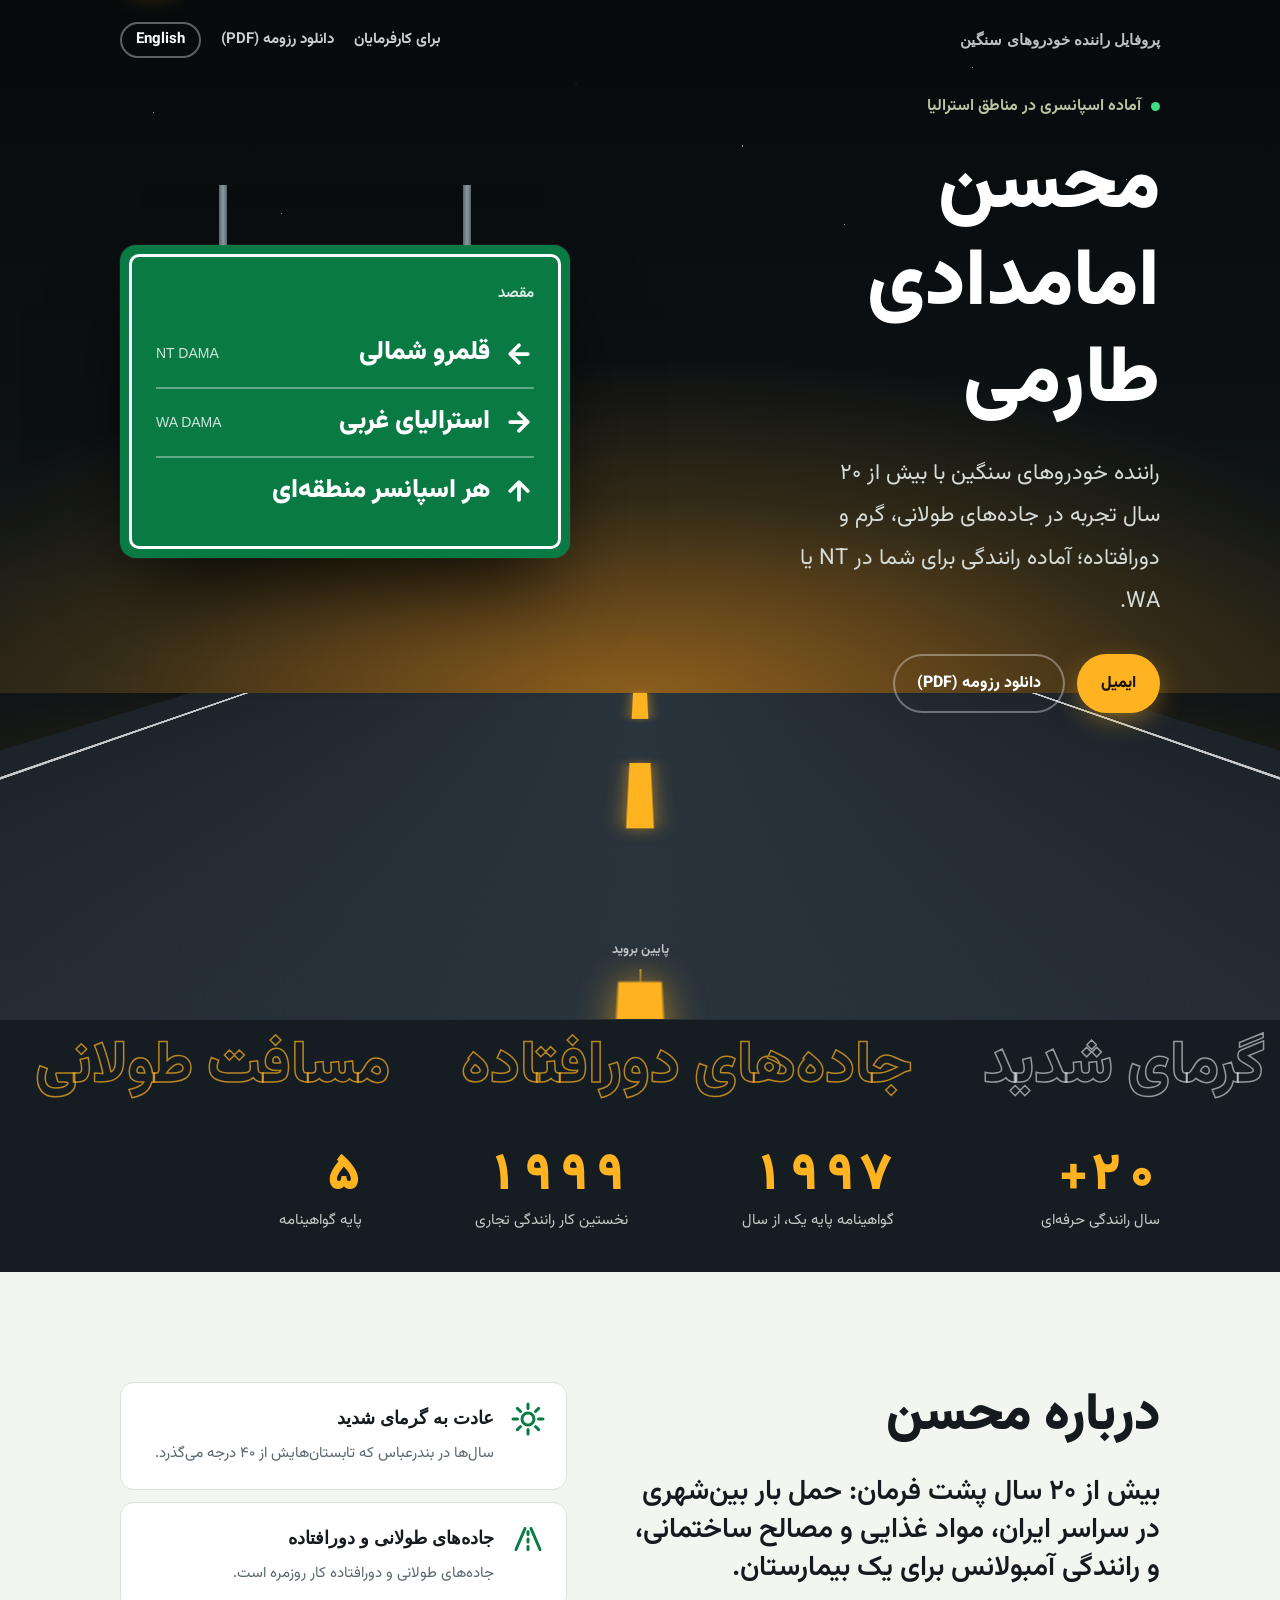
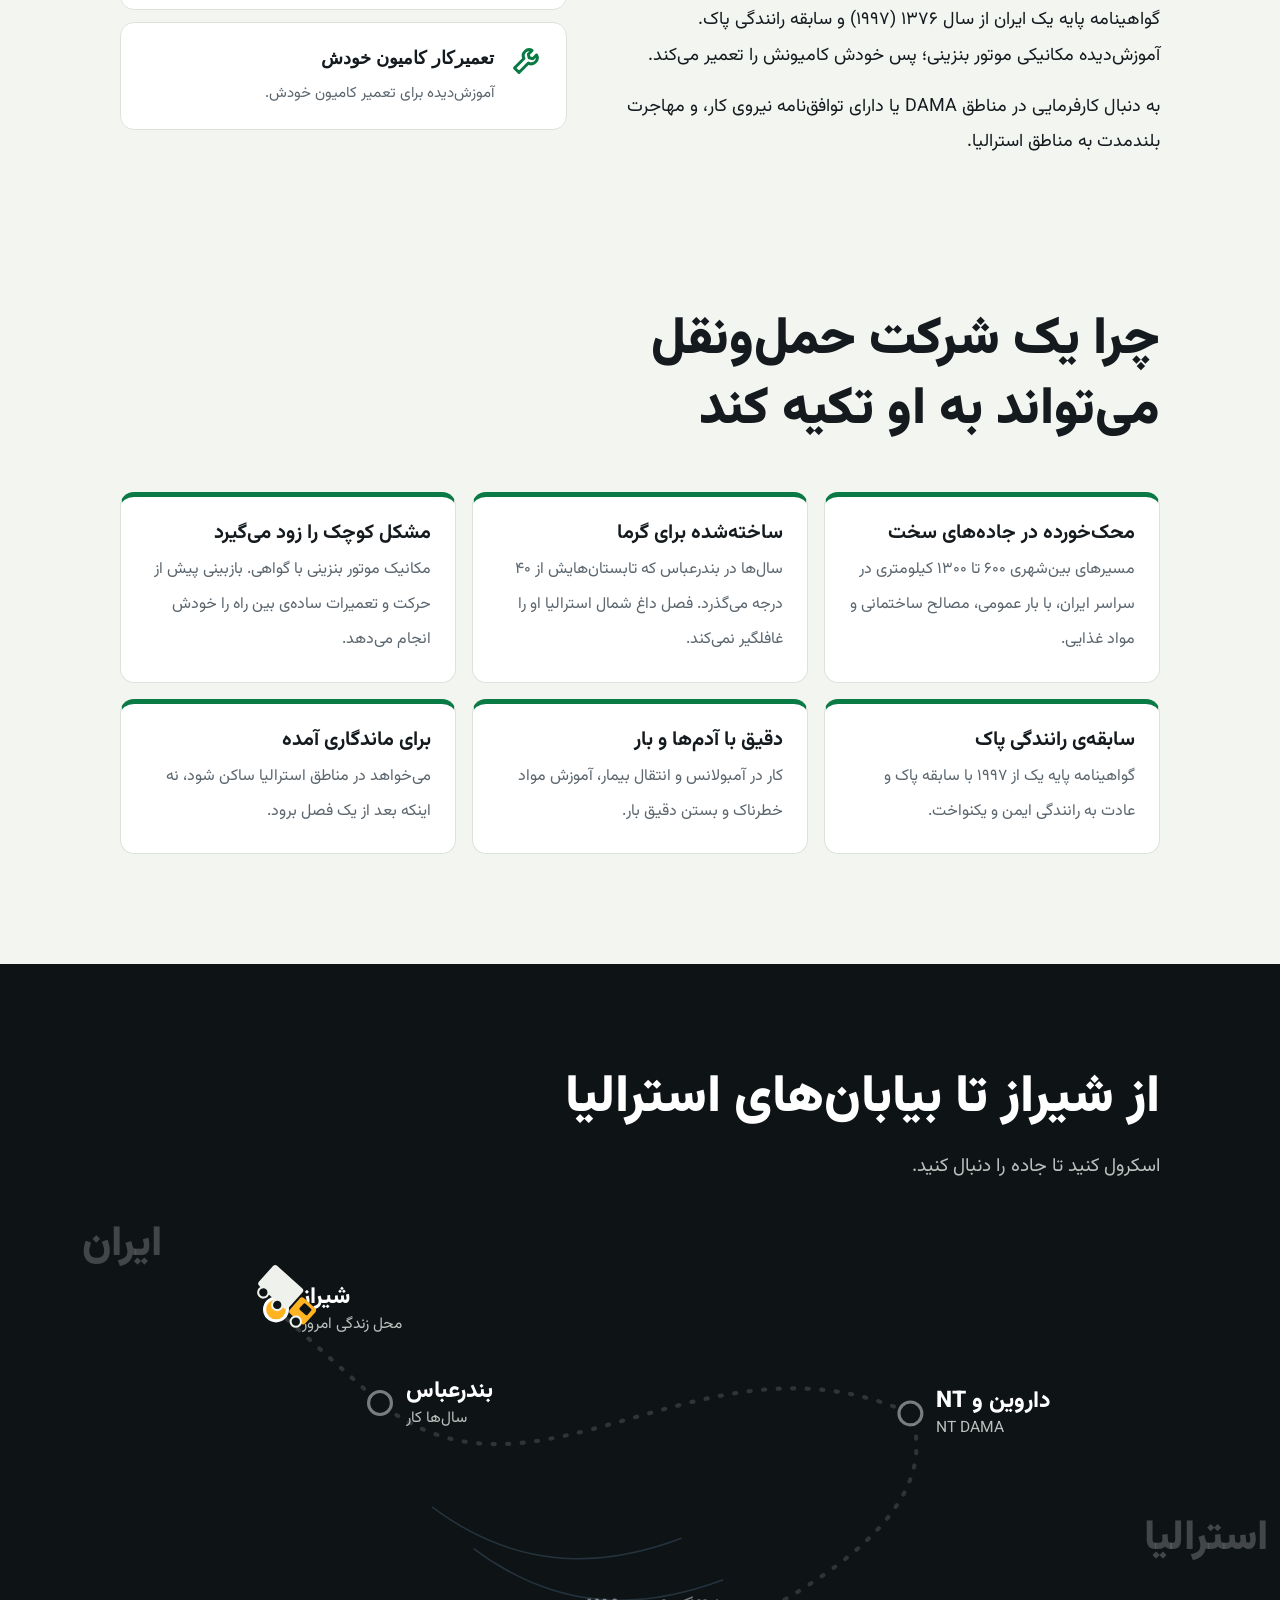
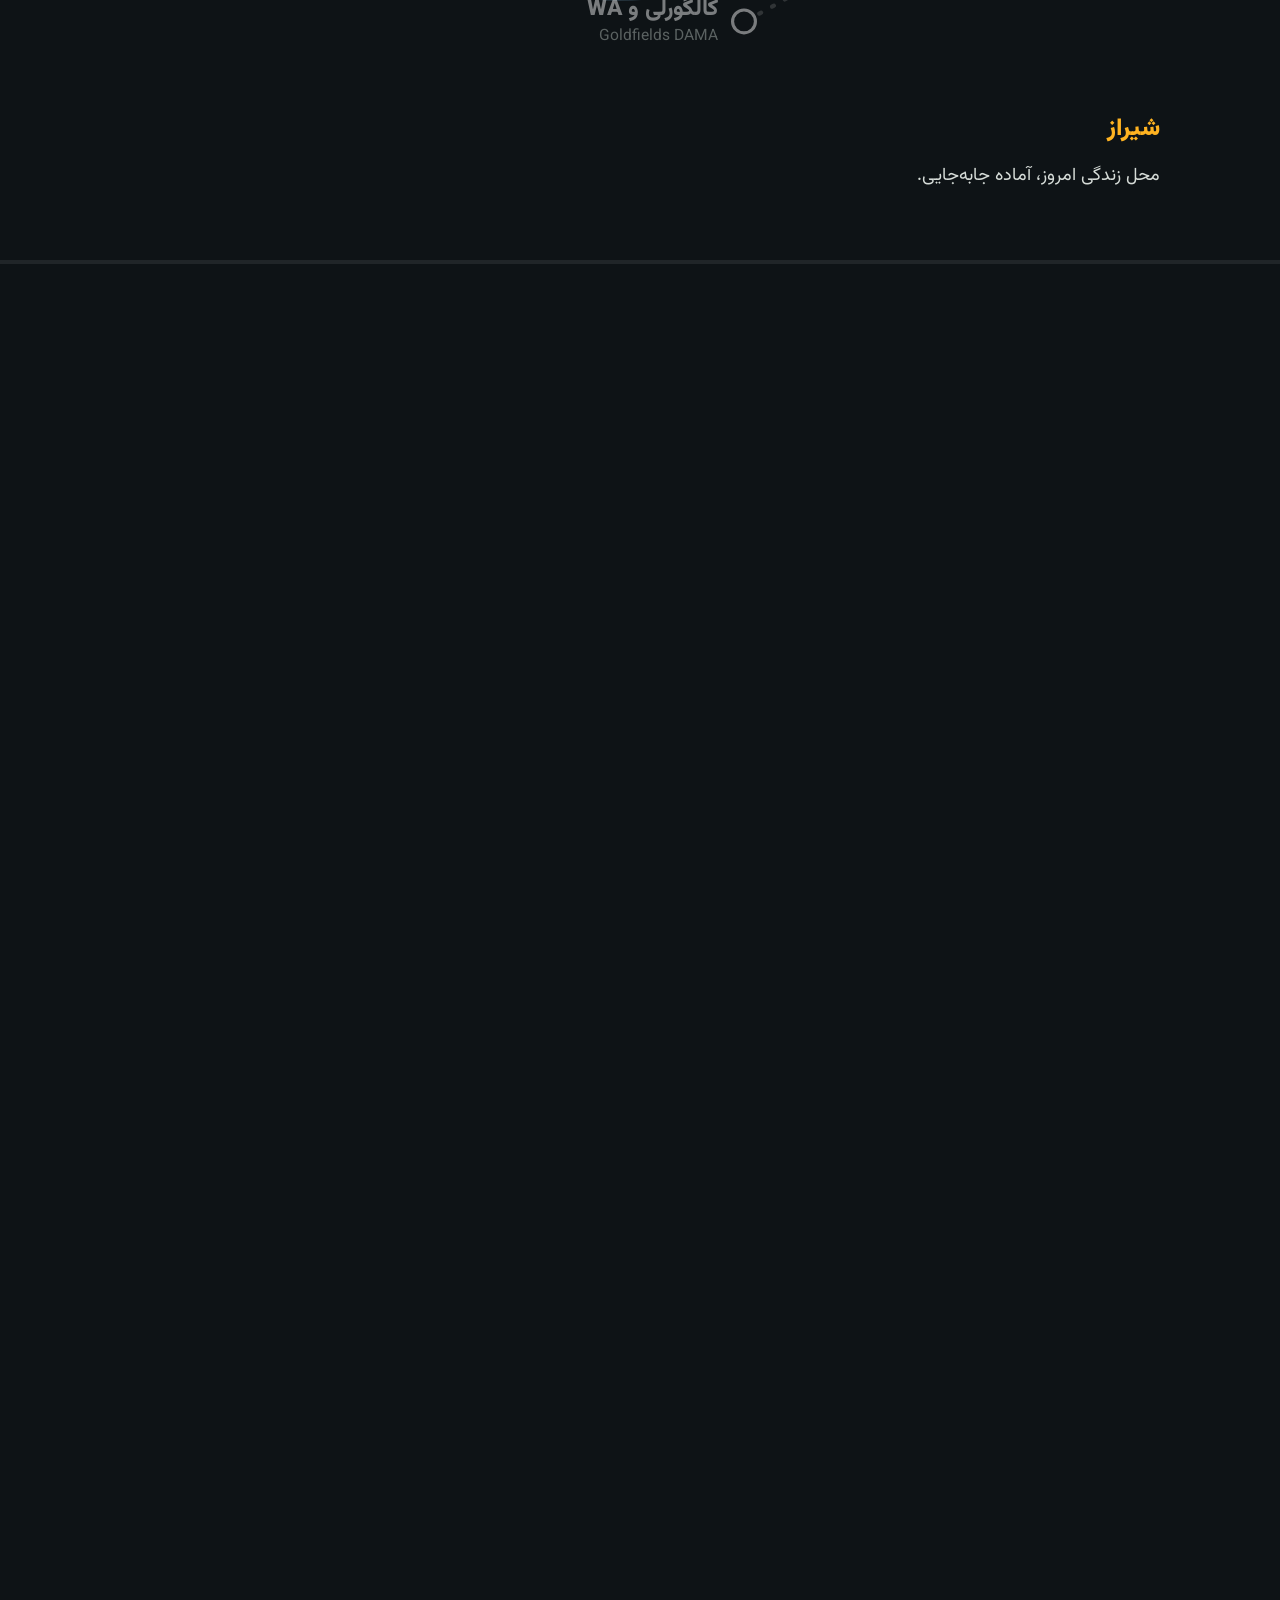
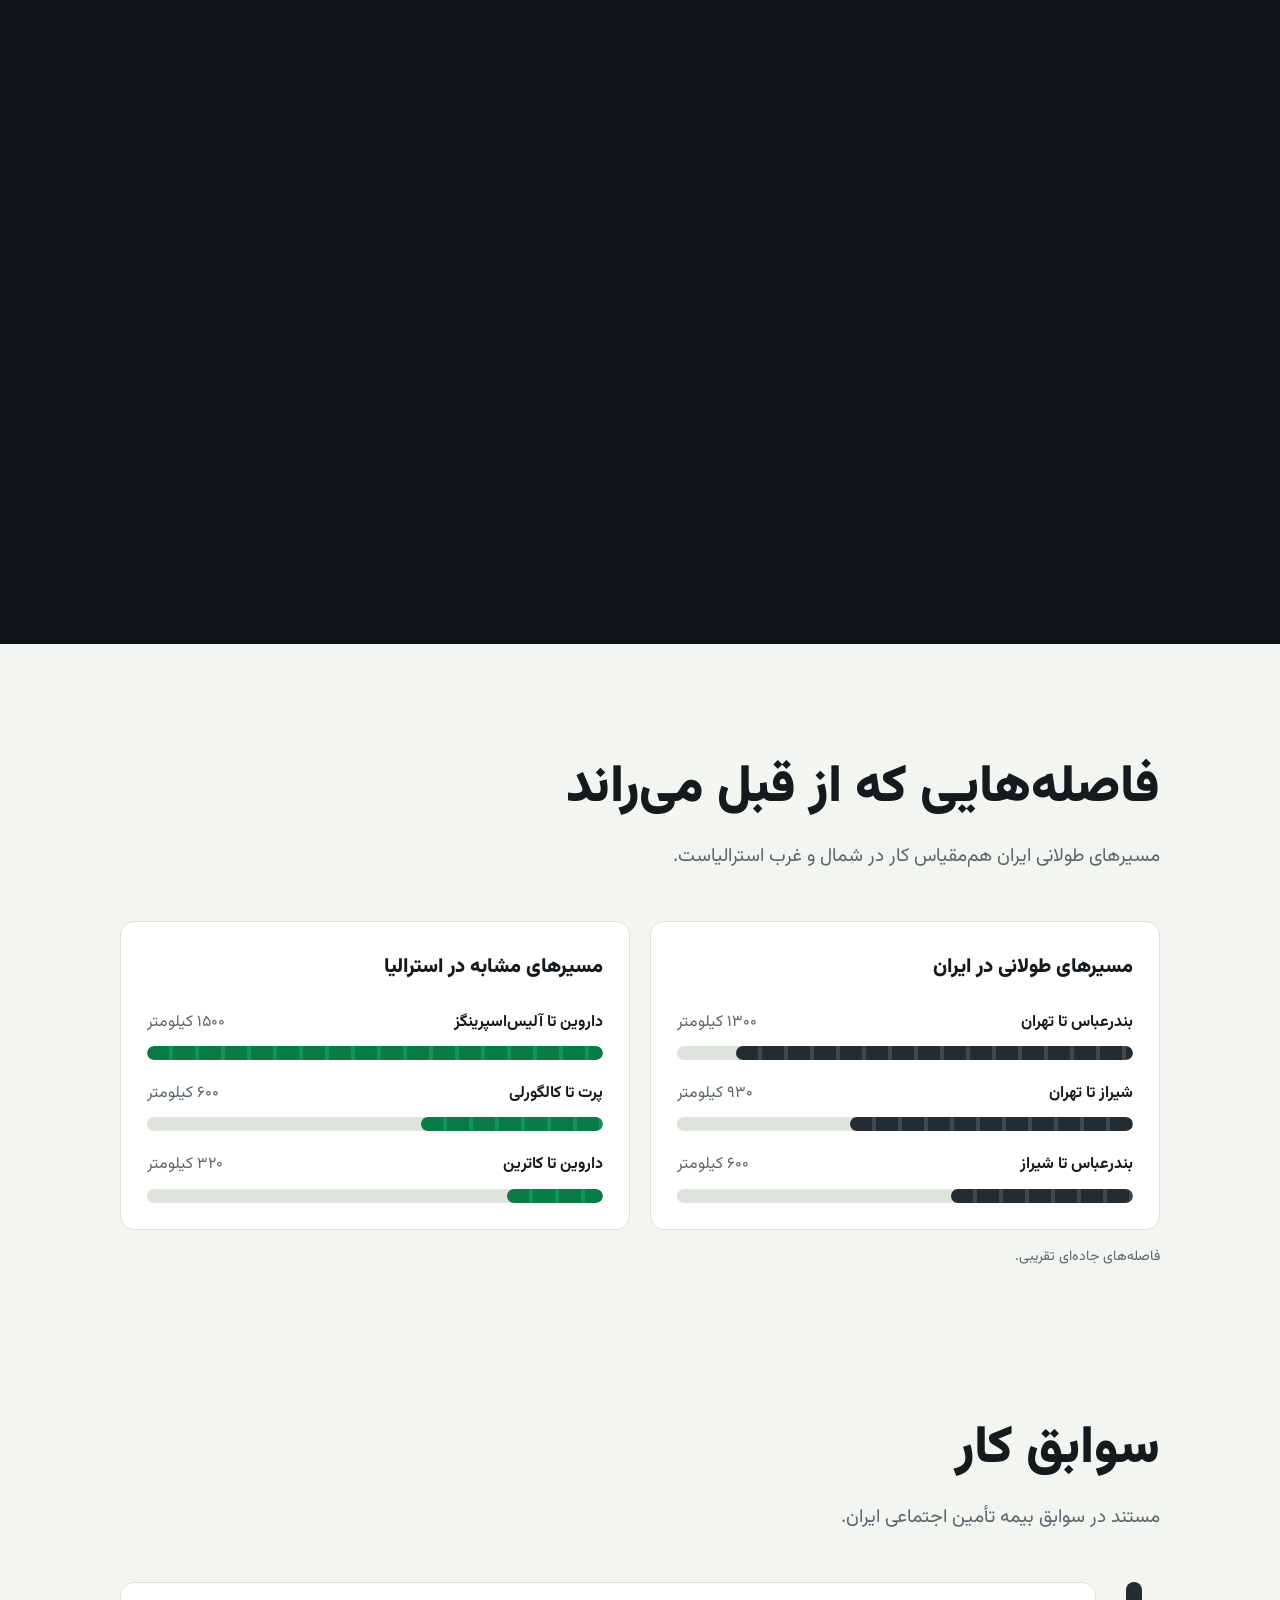
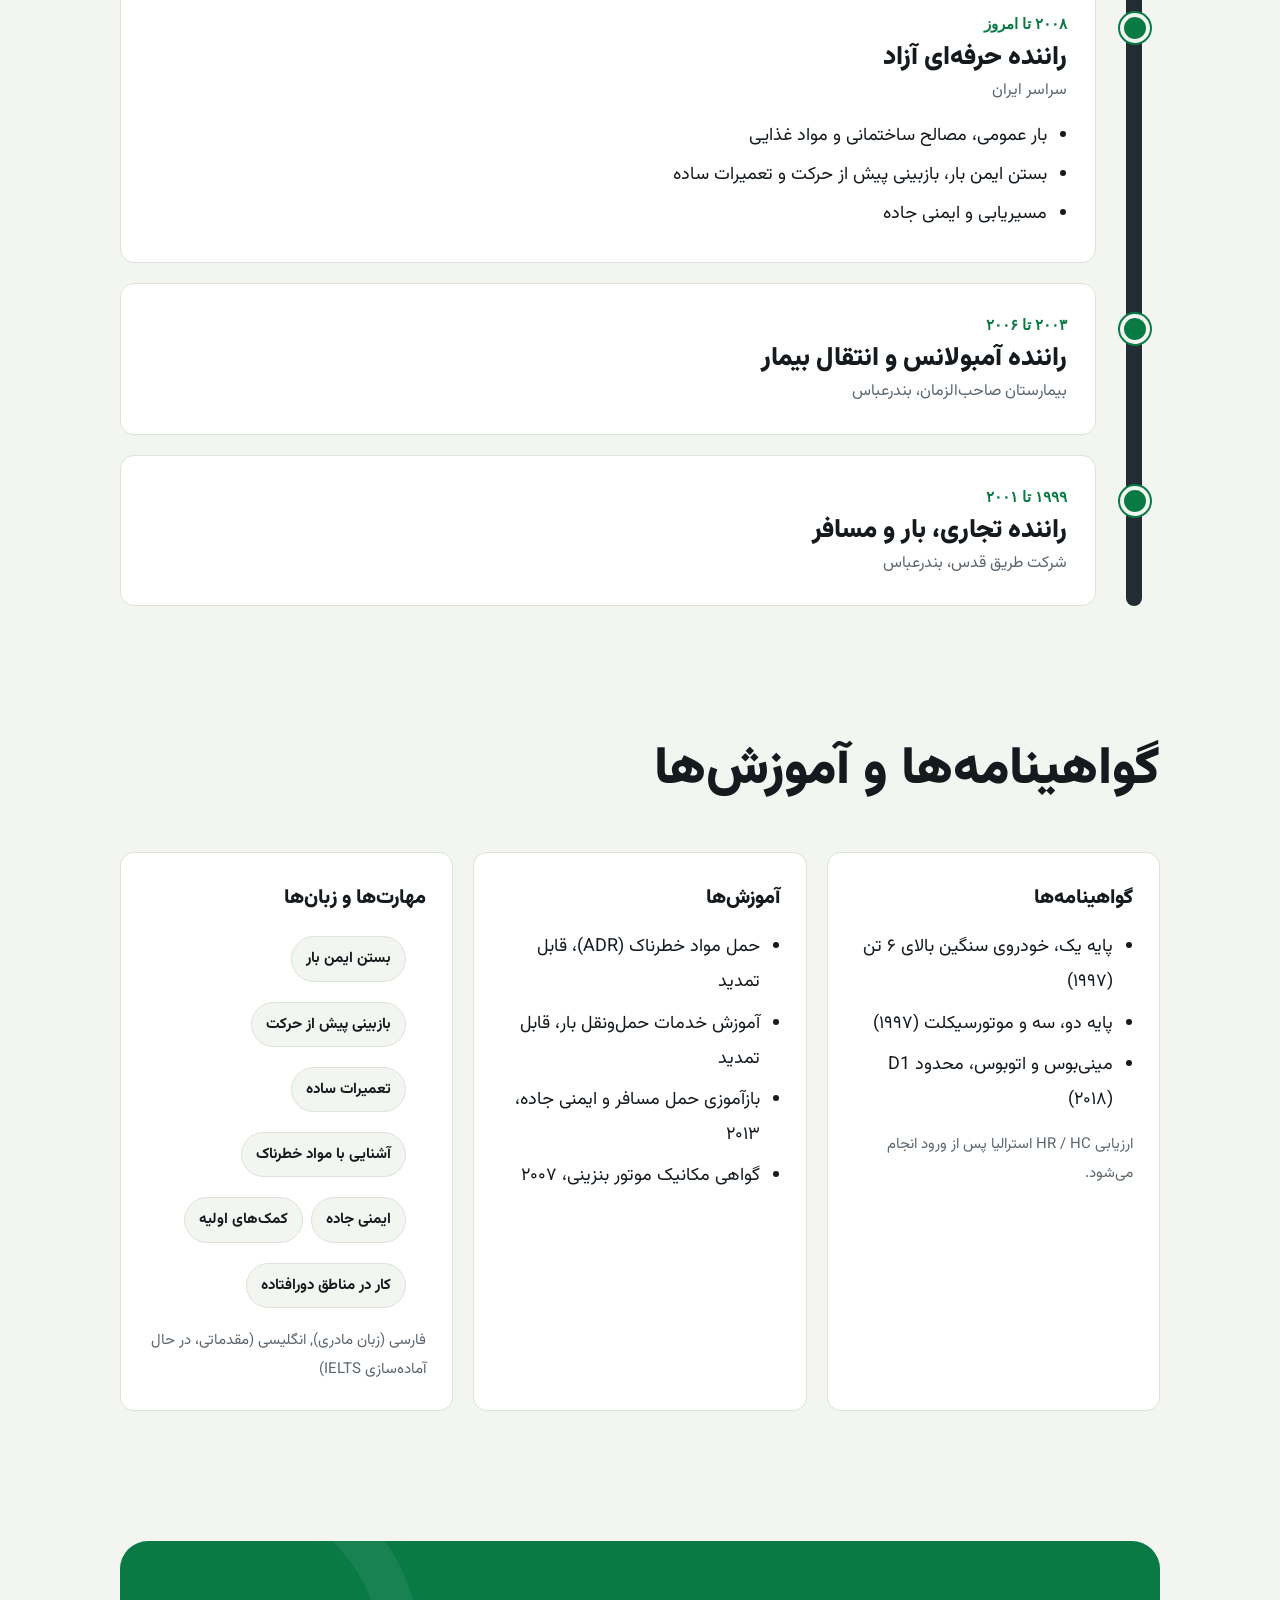
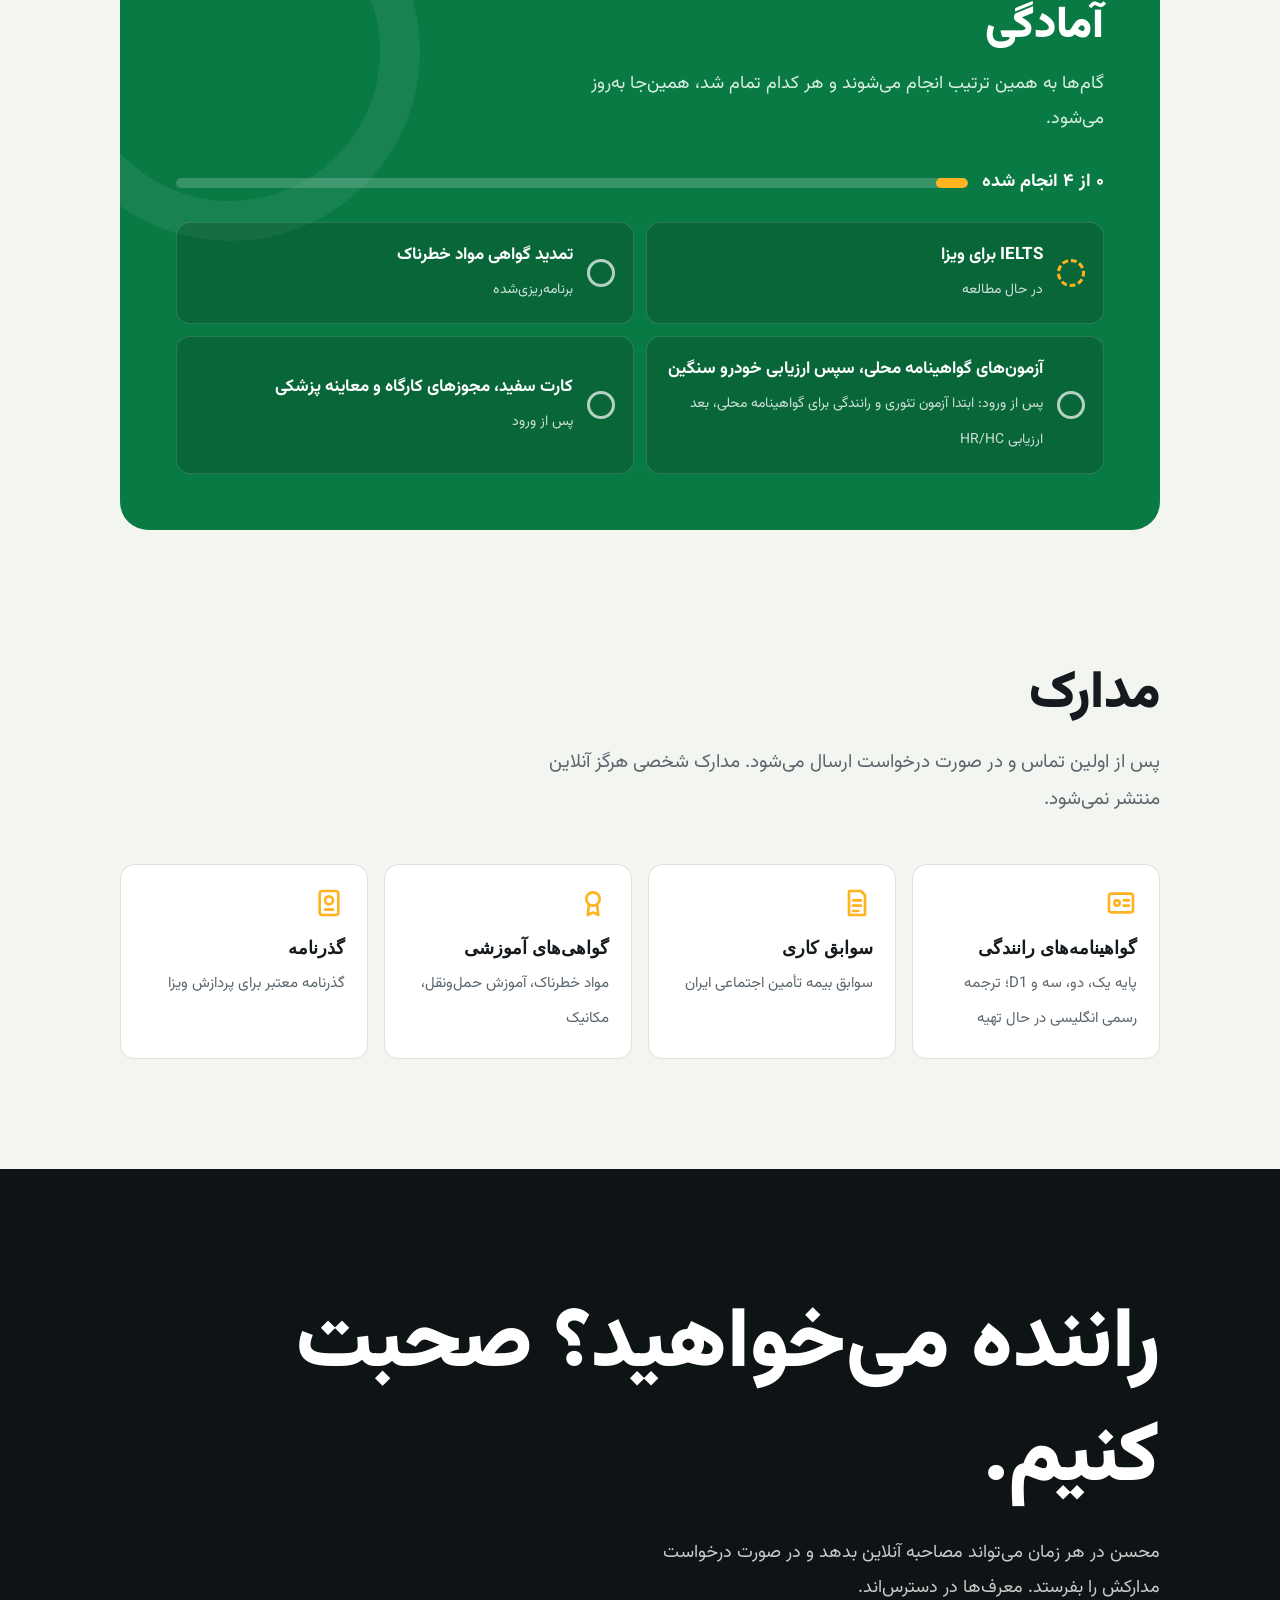
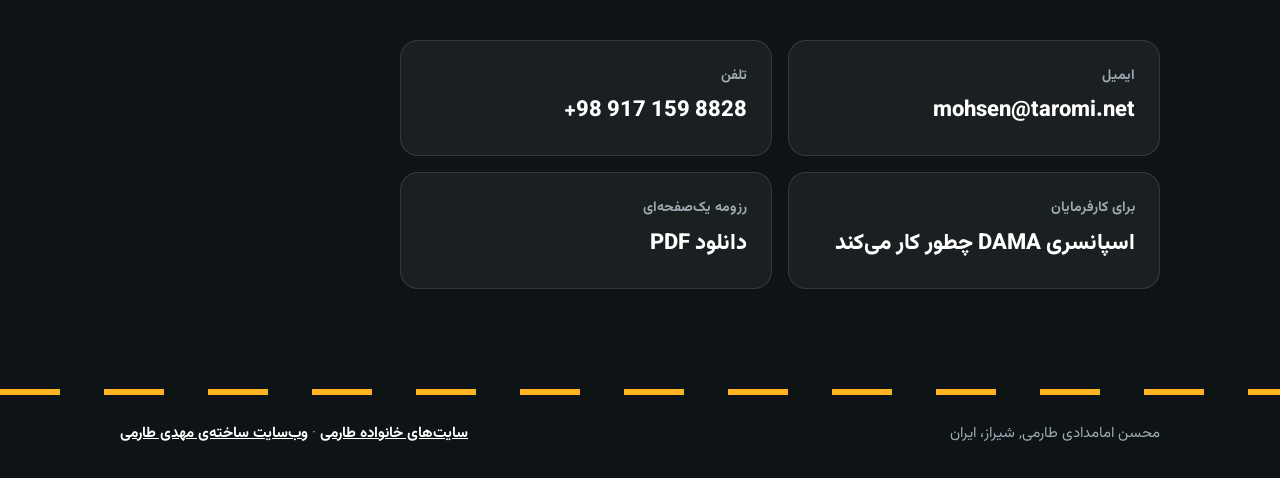
==== commit 50ffb46a: "Use mohsen@taromi.net as contact email (fa)" ====
--- a/fa/index.html
+++ b/fa/index.html
@@ -12,7 +12,7 @@
 <link rel="icon" href="../favicon.svg" type="image/svg+xml">
 <link rel="preconnect" href="https://fonts.googleapis.com"><link rel="preconnect" href="https://fonts.gstatic.com" crossorigin>
 <link rel="stylesheet" href="https://fonts.googleapis.com/css2?family=Vazirmatn:wght@400;700;900&display=swap">
-<script type="application/ld+json">{"@context": "https://schema.org", "@graph": [{"@type": "WebSite", "@id": "https://mohsen.taromi.net/#site", "url": "https://mohsen.taromi.net/", "name": "Mohsen Emamdadi Taromi", "inLanguage": ["en", "fa"], "author": {"@id": "https://mohsen.taromi.net/#mohsen"}}, {"@type": "Person", "@id": "https://mohsen.taromi.net/#mohsen", "name": "Mohsen Emamdadi Taromi", "alternateName": "محسن امامدادی طارمی", "jobTitle": "Heavy Vehicle Driver", "url": "https://mohsen.taromi.net/", "email": "mailto:mohsen.taromi.d@gmail.com", "telephone": "+98 917 159 8828", "address": {"@type": "PostalAddress", "addressLocality": "Shiraz", "addressCountry": "IR"}, "nationality": {"@type": "Country", "name": "Iran"}, "knowsAbout": ["Heavy vehicle driving", "Long-haul freight", "Load securing", "Dangerous goods transport", "Designated Area Migration Agreement"], "knowsLanguage": ["fa", "en"], "hasCredential": {"@type": "EducationalOccupationalCredential", "credentialCategory": "Class 1 heavy vehicle licence (Iran), since 1997"}}, {"@type": "ProfilePage", "@id": "https://mohsen.taromi.net/fa/#page", "url": "https://mohsen.taromi.net/fa/", "name": "محسن امامدادی طارمی · راننده خودروهای سنگین، آماده اسپانسری در مناطق استرالیا", "description": "راننده خودروهای سنگین از شیراز با بیش از ۲۰ سال تجربه در جاده‌های طولانی، گرم و دورافتاده. آماده همکاری با کارفرمای اسپانسر در مناطق استرالیا (DAMA ایالت NT و WA).", "inLanguage": "fa", "isPartOf": {"@id": "https://mohsen.taromi.net/#site"}, "mainEntity": {"@id": "https://mohsen.taromi.net/#mohsen"}, "dateModified": "2026-11-19"}]}</script>
+<script type="application/ld+json">{"@context": "https://schema.org", "@graph": [{"@type": "WebSite", "@id": "https://mohsen.taromi.net/#site", "url": "https://mohsen.taromi.net/", "name": "Mohsen Emamdadi Taromi", "inLanguage": ["en", "fa"], "author": {"@id": "https://mohsen.taromi.net/#mohsen"}}, {"@type": "Person", "@id": "https://mohsen.taromi.net/#mohsen", "name": "Mohsen Emamdadi Taromi", "alternateName": "محسن امامدادی طارمی", "jobTitle": "Heavy Vehicle Driver", "url": "https://mohsen.taromi.net/", "email": "mailto:mohsen@taromi.net", "telephone": "+98 917 159 8828", "address": {"@type": "PostalAddress", "addressLocality": "Shiraz", "addressCountry": "IR"}, "nationality": {"@type": "Country", "name": "Iran"}, "knowsAbout": ["Heavy vehicle driving", "Long-haul freight", "Load securing", "Dangerous goods transport", "Designated Area Migration Agreement"], "knowsLanguage": ["fa", "en"], "hasCredential": {"@type": "EducationalOccupationalCredential", "credentialCategory": "Class 1 heavy vehicle licence (Iran), since 1997"}}, {"@type": "ProfilePage", "@id": "https://mohsen.taromi.net/fa/#page", "url": "https://mohsen.taromi.net/fa/", "name": "محسن امامدادی طارمی · راننده خودروهای سنگین، آماده اسپانسری در مناطق استرالیا", "description": "راننده خودروهای سنگین از شیراز با بیش از ۲۰ سال تجربه در جاده‌های طولانی، گرم و دورافتاده. آماده همکاری با کارفرمای اسپانسر در مناطق استرالیا (DAMA ایالت NT و WA).", "inLanguage": "fa", "isPartOf": {"@id": "https://mohsen.taromi.net/#site"}, "mainEntity": {"@id": "https://mohsen.taromi.net/#mohsen"}, "dateModified": "2026-11-19"}]}</script>
 <meta name="robots" content="index,follow,max-image-preview:large,max-snippet:-1">
 <meta name="author" content="Mohsen Emamdadi Taromi">
 <meta property="og:site_name" content="Mohsen Emamdadi Taromi"><meta property="og:locale" content="fa_IR"><meta property="og:locale:alternate" content="en_US">
@@ -24,13 +24,13 @@
 <body>
 <a class="skip" href="#main">رفتن به محتوا</a>
 <div class="pbar" aria-hidden="true"></div>
-<nav class="nav" aria-label="محسن امامدادی طارمی"><div class="wrap"><a class="brand" href="../fa/"><i aria-hidden="true"></i>محسن طارمی</a><a class="link" href="#journey">مسیر</a><a class="link" href="#history">سوابق کار</a><a class="link" href="../fa/employers.html">برای کارفرمایان</a><a class="lang" href="../" lang="en" hreflang="en">English</a><a class="btn btn-amber btn-sm" href="mailto:mohsen.taromi.d@gmail.com?subject=راننده خودروهای سنگین - محسن امامدادی طارمی">ایمیل</a></div></nav>
+<nav class="nav" aria-label="محسن امامدادی طارمی"><div class="wrap"><a class="brand" href="../fa/"><i aria-hidden="true"></i>محسن طارمی</a><a class="link" href="#journey">مسیر</a><a class="link" href="#history">سوابق کار</a><a class="link" href="../fa/employers.html">برای کارفرمایان</a><a class="lang" href="../" lang="en" hreflang="en">English</a><a class="btn btn-amber btn-sm" href="mailto:mohsen@taromi.net?subject=راننده خودروهای سنگین - محسن امامدادی طارمی">ایمیل</a></div></nav>
 <header class="hero" id="top"><div class="sky" aria-hidden="true"></div><div class="stars" aria-hidden="true"></div><div class="scene" aria-hidden="true"><div class="plane"></div></div>
 <div class="wrap"><div class="hero-top"><span class="who">پروفایل راننده خودروهای سنگین</span><nav aria-label="پروفایل راننده خودروهای سنگین"><a href="../fa/employers.html">برای کارفرمایان</a><a href="../Mohsen_Emamdadi_Taromi_CV.pdf" download>دانلود رزومه (PDF)</a><a class="lang" href="../" lang="en" hreflang="en">English</a></nav></div></div>
 <div class="wrap hero-body"><div><p class="kicker ld"><b aria-hidden="true"></b>آماده اسپانسری در مناطق استرالیا</p>
 <h1 class="ld"><span>محسن</span><span>امامدادی</span><span>طارمی</span></h1>
 <p class="sub ld">راننده خودروهای سنگین با بیش از ۲۰ سال تجربه در جاده‌های طولانی، گرم و دورافتاده؛ آماده رانندگی برای شما در NT یا WA.</p>
-<div class="actions ld"><a class="btn btn-amber" href="mailto:mohsen.taromi.d@gmail.com?subject=راننده خودروهای سنگین - محسن امامدادی طارمی">ایمیل</a><a class="btn btn-ghost" href="../Mohsen_Emamdadi_Taromi_CV.pdf" download>دانلود رزومه (PDF)</a></div></div>
+<div class="actions ld"><a class="btn btn-amber" href="mailto:mohsen@taromi.net?subject=راننده خودروهای سنگین - محسن امامدادی طارمی">ایمیل</a><a class="btn btn-ghost" href="../Mohsen_Emamdadi_Taromi_CV.pdf" download>دانلود رزومه (PDF)</a></div></div>
 <div class="sign" role="img" aria-label="مقصد: قلمرو شمالی (NT DAMA), استرالیای غربی (WA DAMA), هر اسپانسر منطقه‌ای"><div class="sign-in"><h2>مقصد</h2>
 <div class="dest"><svg viewBox="0 0 24 24" aria-hidden="true"><path d="M5 12h12M12 5l7 7-7 7" fill="none" stroke="currentColor" stroke-width="3" stroke-linecap="round" stroke-linejoin="round"/></svg>قلمرو شمالی <small>NT DAMA</small></div>
 <div class="dest"><svg viewBox="0 0 24 24" aria-hidden="true"><path d="M19 12H7M12 5l-7 7 7 7" fill="none" stroke="currentColor" stroke-width="3" stroke-linecap="round" stroke-linejoin="round"/></svg>استرالیای غربی <small>WA DAMA</small></div>
@@ -58,7 +58,7 @@
 <section class="sec" style="padding-top:20px"><div class="wrap"><div class="sec-head rv"><h2>مدارک</h2><p>پس از اولین تماس و در صورت درخواست ارسال می‌شود. مدارک شخصی هرگز آنلاین منتشر نمی‌شود.</p></div><ul class="docs"><li><svg viewBox="0 0 24 24" aria-hidden="true" fill="none" stroke="currentColor" stroke-width="2" stroke-linecap="round" stroke-linejoin="round"><rect x="3" y="5" width="18" height="14" rx="2"/><circle cx="9" cy="12" r="2"/><path d="M14 10h4M14 14h4"/></svg><b>گواهینامه‌های رانندگی</b><span>پایه یک، دو، سه و D1؛ ترجمه رسمی انگلیسی در حال تهیه</span></li><li><svg viewBox="0 0 24 24" aria-hidden="true" fill="none" stroke="currentColor" stroke-width="2" stroke-linecap="round" stroke-linejoin="round"><path d="M6 3h9l3 3v15H6z"/><path d="M9 10h6M9 14h6M9 18h4"/></svg><b>سوابق کاری</b><span>سوابق بیمه تأمین اجتماعی ایران</span></li><li><svg viewBox="0 0 24 24" aria-hidden="true" fill="none" stroke="currentColor" stroke-width="2" stroke-linecap="round" stroke-linejoin="round"><circle cx="12" cy="9" r="5"/><path d="M9 13.5 8 21l4-2 4 2-1-7.5"/></svg><b>گواهی‌های آموزشی</b><span>مواد خطرناک، آموزش حمل‌ونقل، مکانیک</span></li><li><svg viewBox="0 0 24 24" aria-hidden="true" fill="none" stroke="currentColor" stroke-width="2" stroke-linecap="round" stroke-linejoin="round"><rect x="5" y="3" width="14" height="18" rx="2"/><circle cx="12" cy="10" r="3"/><path d="M9 17h6"/></svg><b>گذرنامه</b><span>گذرنامه معتبر برای پردازش ویزا</span></li></ul></div></section>
 </main>
 <section class="contact" id="contact"><div class="wrap"><h2 class="rv">راننده می‌خواهید؟ صحبت کنیم.</h2><p>محسن در هر زمان می‌تواند مصاحبه آنلاین بدهد و در صورت درخواست مدارکش را بفرستد. معرف‌ها در دسترس‌اند.</p>
-<div class="cgrid"><a href="mailto:mohsen.taromi.d@gmail.com?subject=راننده خودروهای سنگین - محسن امامدادی طارمی"><small>ایمیل</small><span dir="ltr">mohsen.taromi.d@gmail.com</span></a><a href="tel:+989171598828"><small>تلفن</small><span dir="ltr">+98 917 159 8828</span></a><a href="../fa/employers.html"><small>برای کارفرمایان</small><span>اسپانسری DAMA چطور کار می‌کند</span></a><a href="../Mohsen_Emamdadi_Taromi_CV.pdf" download><small>رزومه یک‌صفحه‌ای</small><span>دانلود PDF</span></a></div></div><div class="road-end" aria-hidden="true"></div></section>
+<div class="cgrid"><a href="mailto:mohsen@taromi.net?subject=راننده خودروهای سنگین - محسن امامدادی طارمی"><small>ایمیل</small><span dir="ltr">mohsen@taromi.net</span></a><a href="tel:+989171598828"><small>تلفن</small><span dir="ltr">+98 917 159 8828</span></a><a href="../fa/employers.html"><small>برای کارفرمایان</small><span>اسپانسری DAMA چطور کار می‌کند</span></a><a href="../Mohsen_Emamdadi_Taromi_CV.pdf" download><small>رزومه یک‌صفحه‌ای</small><span>دانلود PDF</span></a></div></div><div class="road-end" aria-hidden="true"></div></section>
 <footer><div class="wrap"><span>محسن امامدادی طارمی, شیراز، ایران</span><span><a href="https://family.taromi.net/fa/">سایت‌های خانواده طارمی</a> · <a href="https://sentinelweb.ir/en/mahdi-taromi" target="_blank" rel="noopener">وب‌سایت ساخته‌ی مهدی طارمی</a></span></div></footer>
-<div class="mbar" aria-label="ایمیل"><a class="btn btn-amber" href="mailto:mohsen.taromi.d@gmail.com">ایمیل</a><a class="btn btn-ghost" href="tel:+989171598828">تماس</a></div>
+<div class="mbar" aria-label="ایمیل"><a class="btn btn-amber" href="mailto:mohsen@taromi.net">ایمیل</a><a class="btn btn-ghost" href="tel:+989171598828">تماس</a></div>
 </body></html>
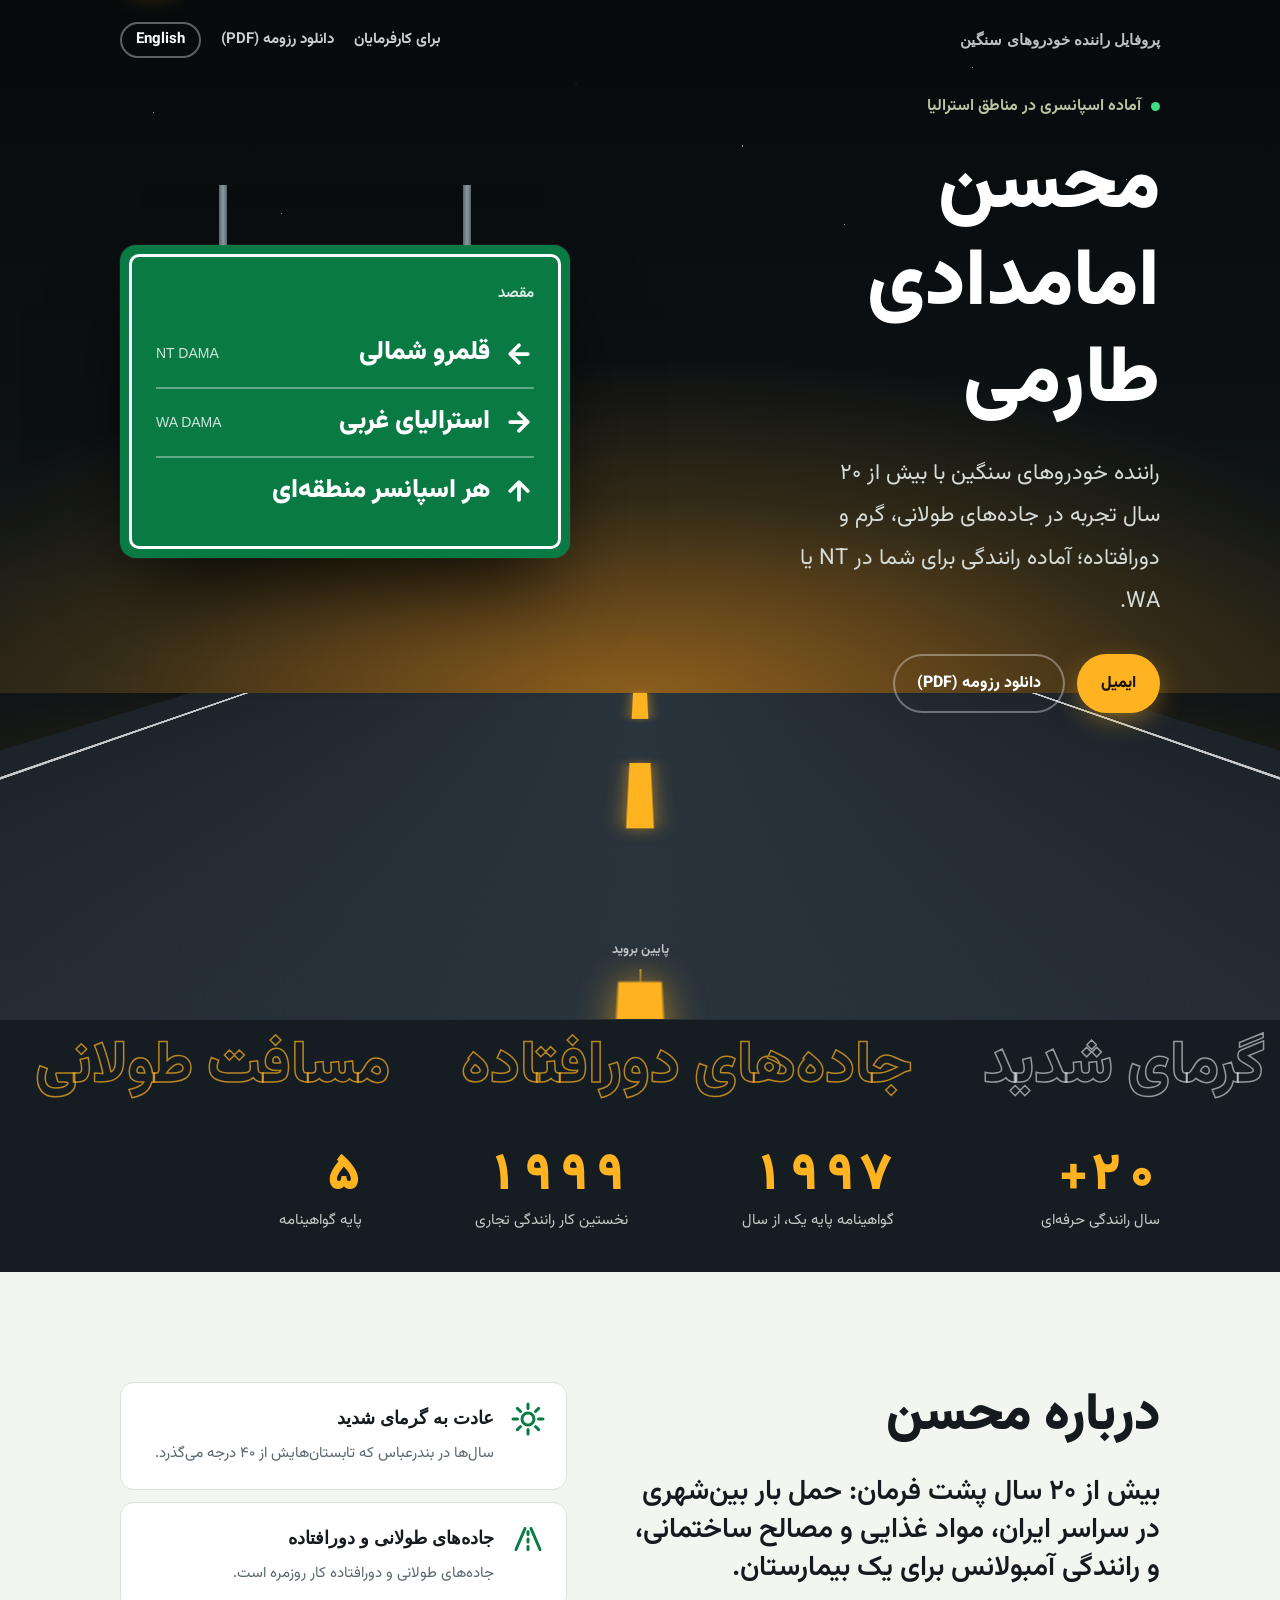
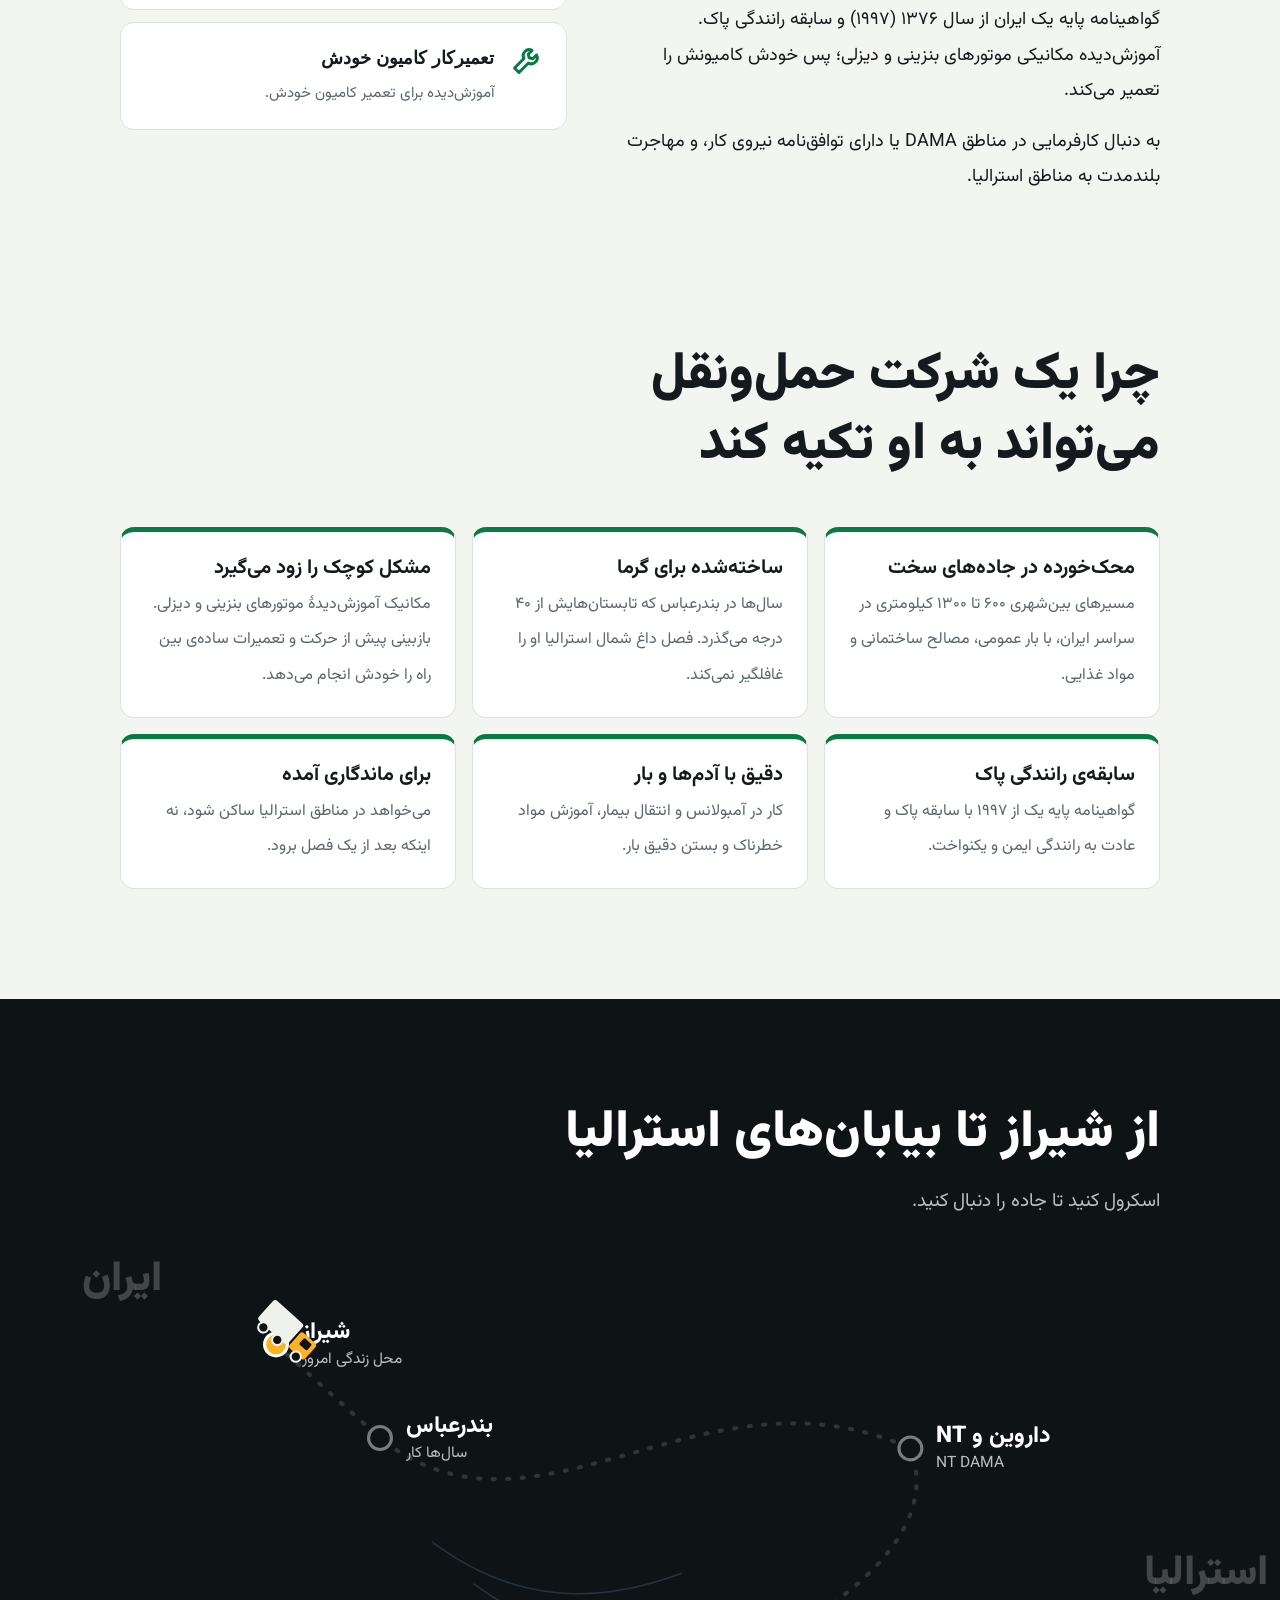
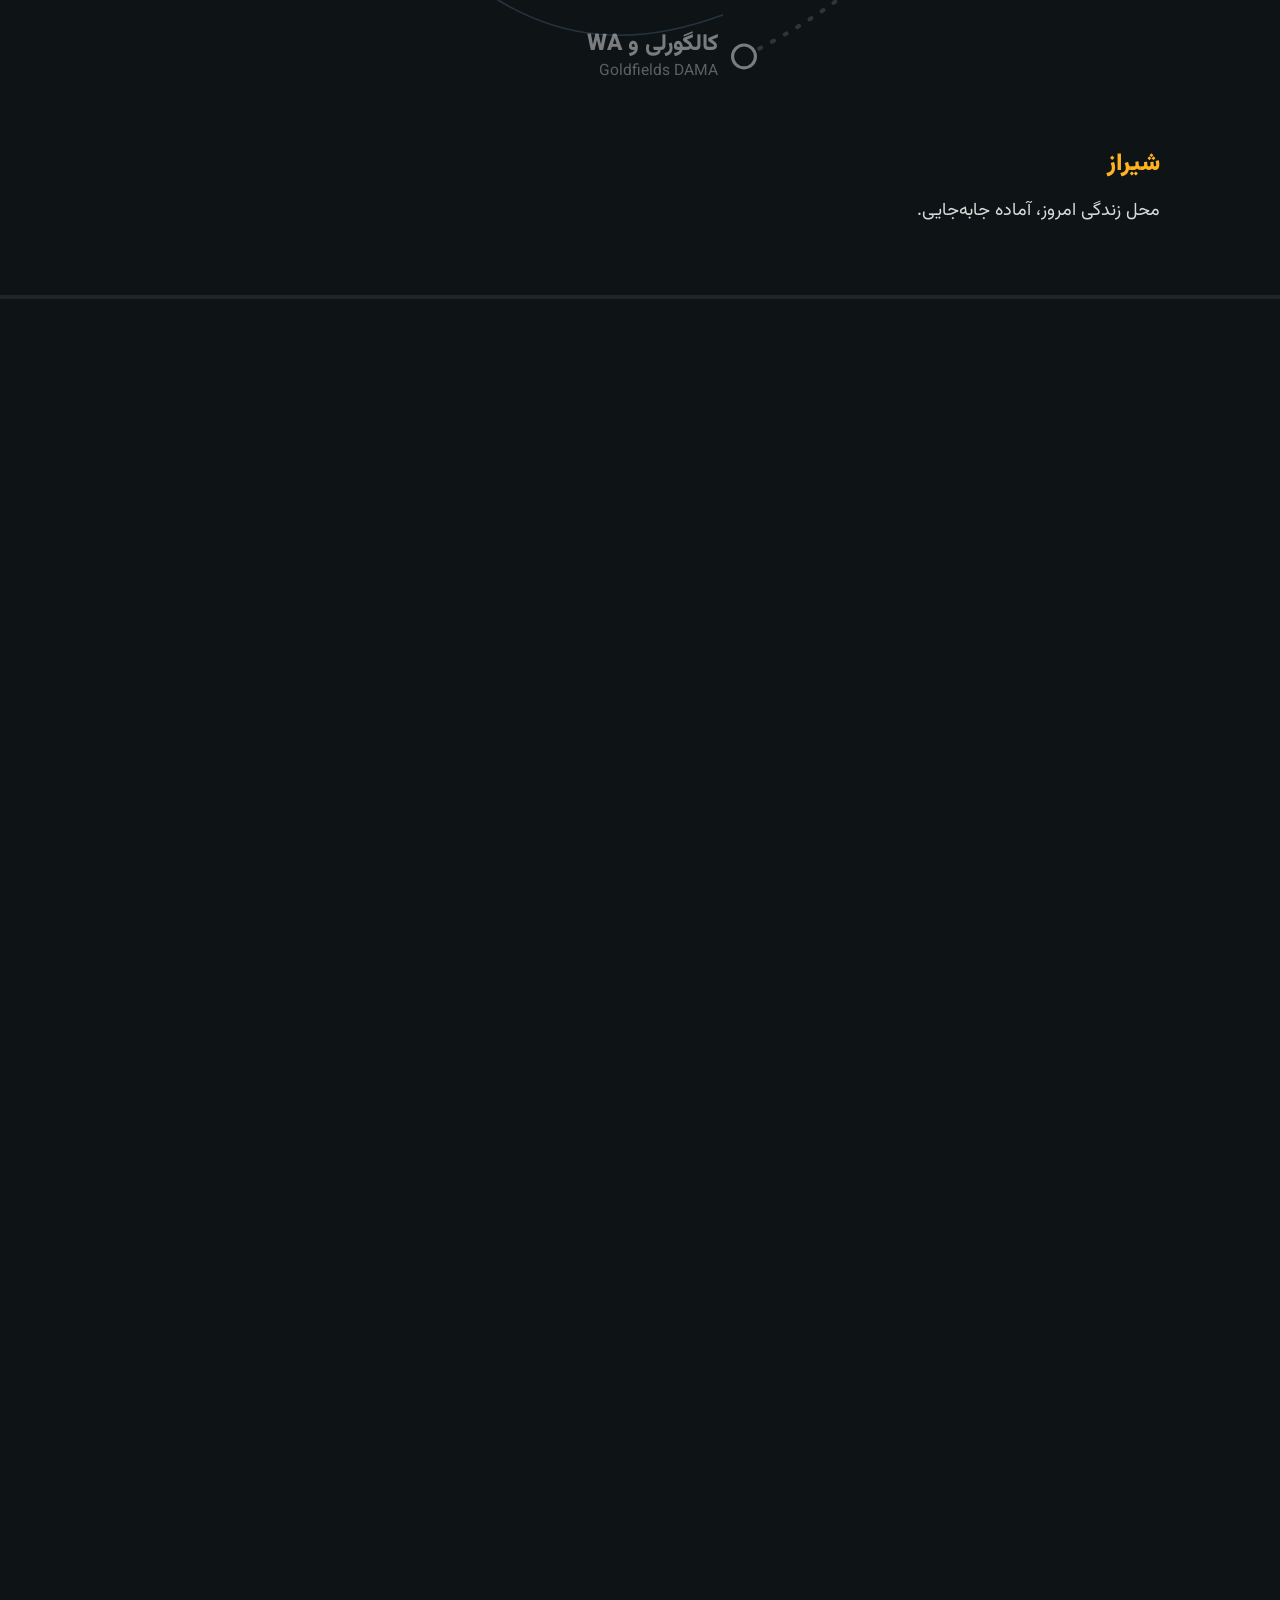
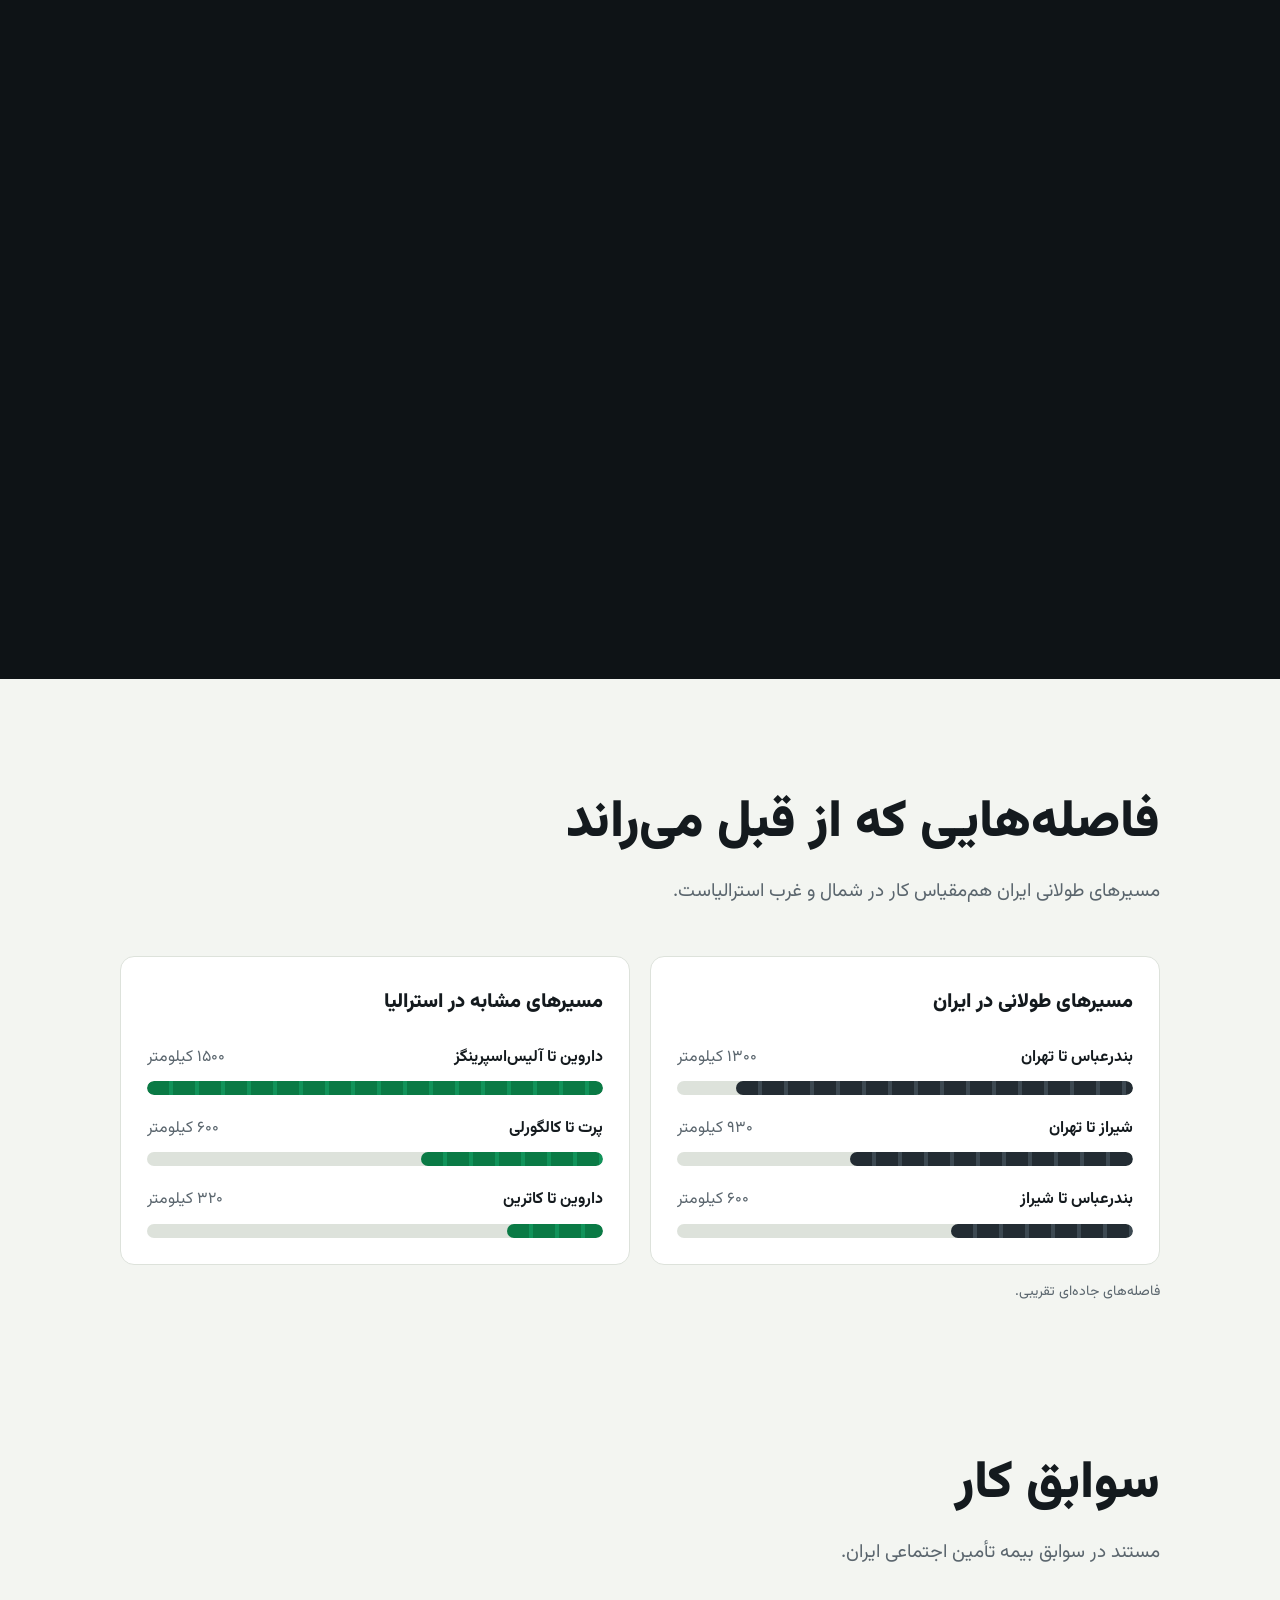
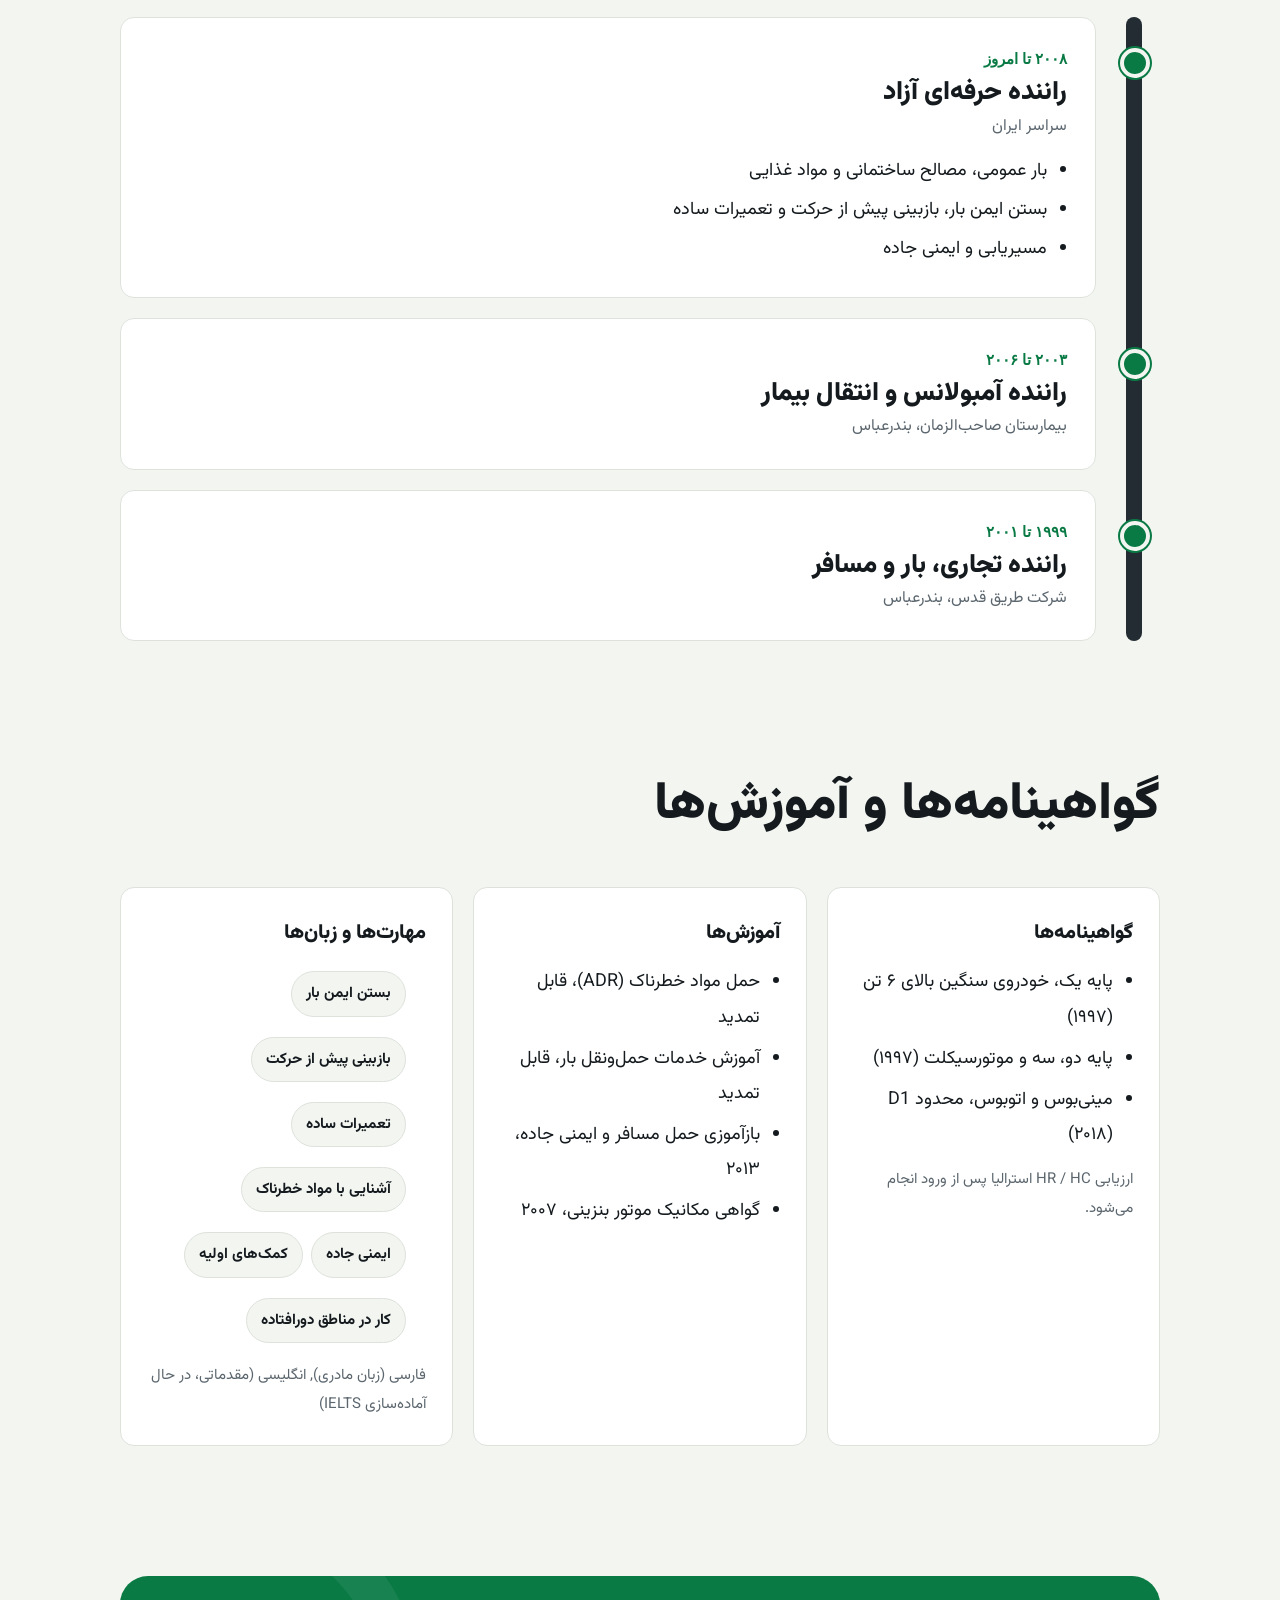
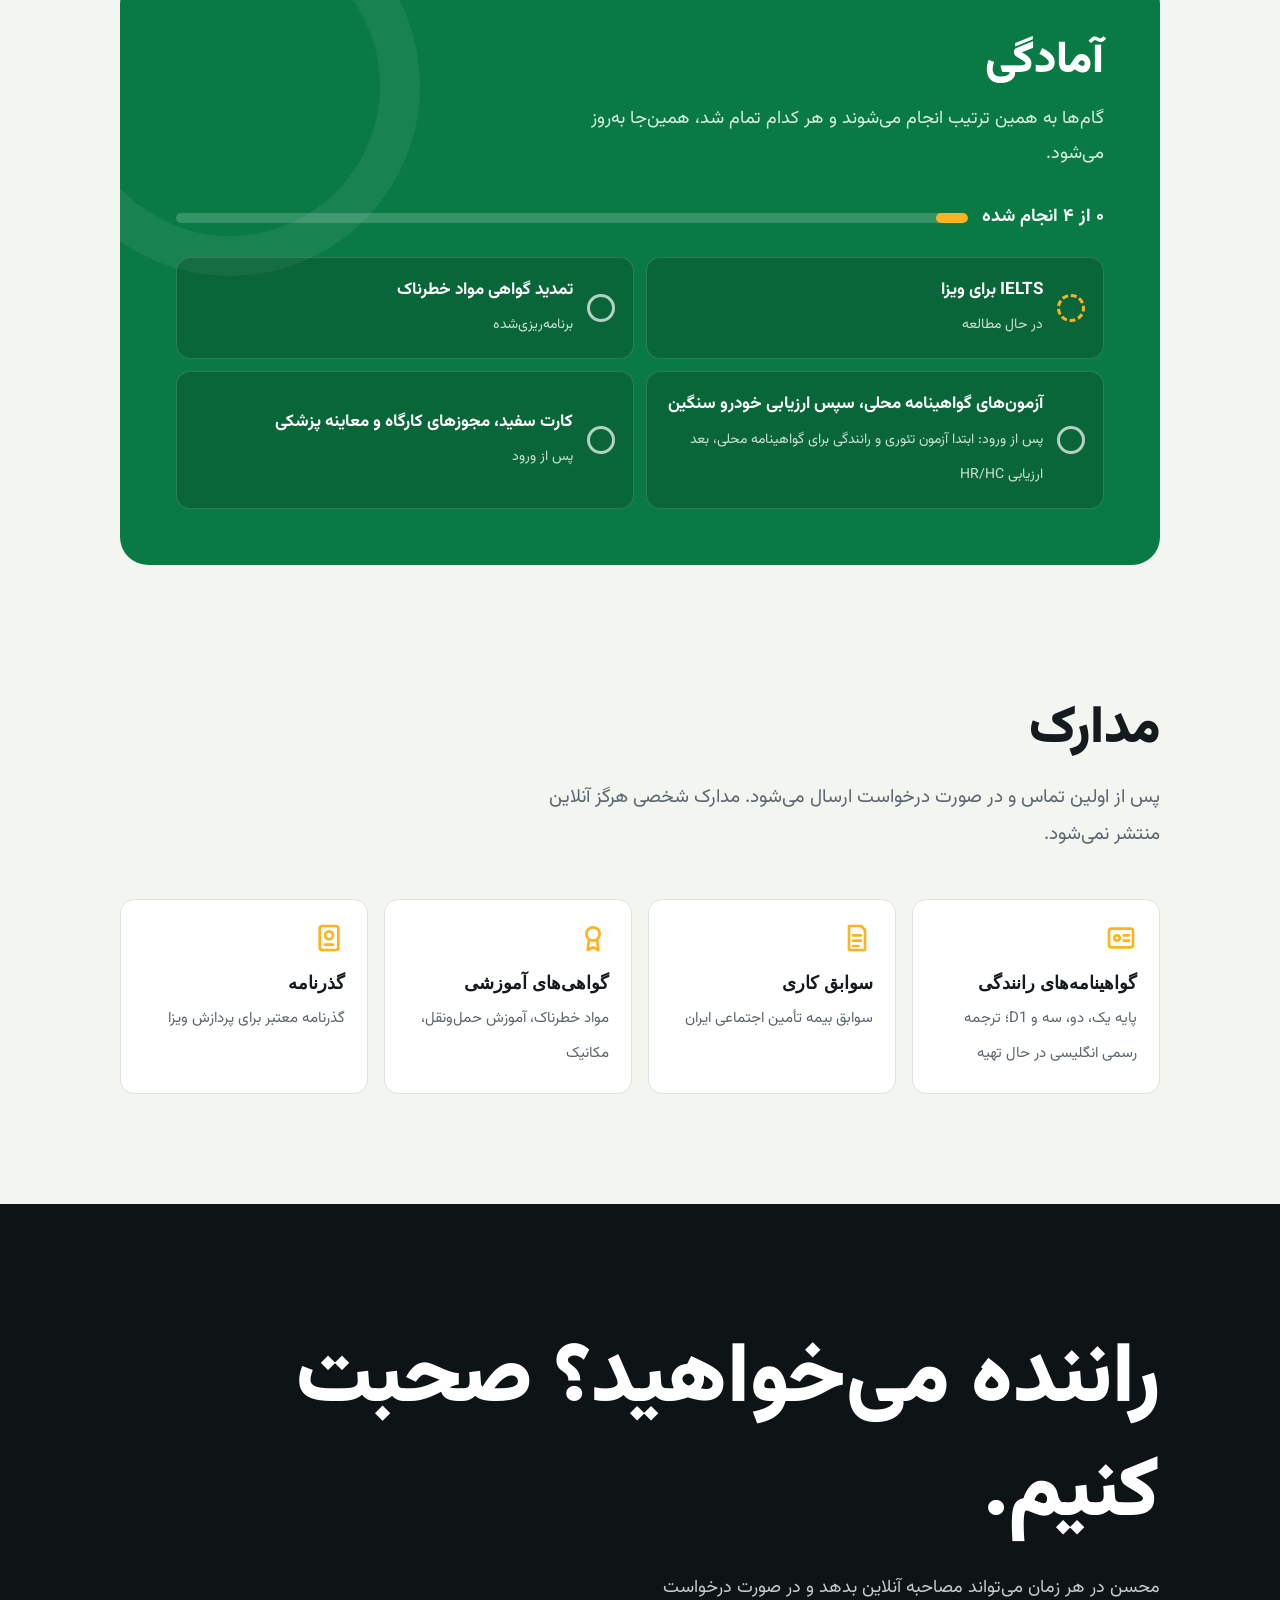
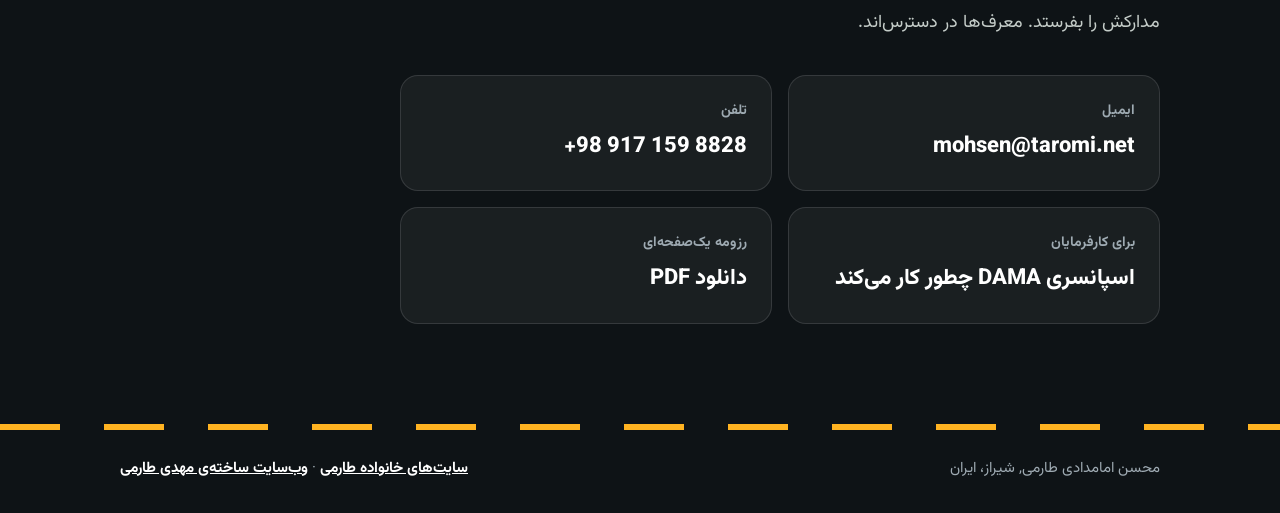
==== commit 2a138a2c: "Petrol and diesel engine mechanic wording (fa)" ====
--- a/fa/index.html
+++ b/fa/index.html
@@ -39,8 +39,8 @@
 <div class="marq" aria-hidden="true"><div class="mtrack"><span>مسافت طولانی</span><span>جاده‌های دورافتاده</span><span>گرمای شدید</span><span>پایه یک</span><span>بارگیری ایمن</span><span>ایمنی جاده</span><span>آماده مهاجرت</span><span>مسافت طولانی</span><span>جاده‌های دورافتاده</span><span>گرمای شدید</span><span>پایه یک</span><span>بارگیری ایمن</span><span>ایمنی جاده</span><span>آماده مهاجرت</span></div></div>
 <section class="stats" aria-label="محسن امامدادی طارمی"><div class="wrap"><div class="stat"><b data-count="20" data-suffix="+">۲۰+</b><span>سال رانندگی حرفه‌ای</span></div><div class="stat"><b data-count="1997" data-from="1960" data-suffix="">۱۹۹۷</b><span>گواهینامه پایه یک، از سال</span></div><div class="stat"><b data-count="1999" data-from="1960" data-suffix="">۱۹۹۹</b><span>نخستین کار رانندگی تجاری</span></div><div class="stat"><b data-count="5" data-suffix="">۵</b><span>پایه گواهینامه</span></div></div></section>
 <main id="main">
-<section class="sec"><div class="wrap about"><div class="rv"><div class="sec-head" style="margin-bottom:22px"><h2>درباره محسن</h2></div><p class="lead">بیش از ۲۰ سال پشت فرمان: حمل بار بین‌شهری در سراسر ایران، مواد غذایی و مصالح ساختمانی، و رانندگی آمبولانس برای یک بیمارستان.</p><p>گواهینامه پایه یک ایران از سال ۱۳۷۶ (۱۹۹۷) و سابقه رانندگی پاک. آموزش‌دیده مکانیکی موتور بنزینی؛ پس خودش کامیونش را تعمیر می‌کند.</p><p>به دنبال کارفرمایی در مناطق DAMA یا دارای توافق‌نامه نیروی کار، و مهاجرت بلندمدت به مناطق استرالیا.</p></div><div class="traits rv"><div class="trait"><svg viewBox="0 0 24 24" aria-hidden="true" fill="none" stroke="currentColor" stroke-width="2" stroke-linecap="round" stroke-linejoin="round"><circle cx="12" cy="12" r="4"/><path d="M12 2v3M12 19v3M2 12h3M19 12h3M4.9 4.9l2.1 2.1M17 17l2.1 2.1M4.9 19.1 7 17M17 7l2.1-2.1"/></svg><div><b>عادت به گرمای شدید</b><span>سال‌ها در بندرعباس که تابستان‌هایش از ۴۰ درجه می‌گذرد.</span></div></div><div class="trait"><svg viewBox="0 0 24 24" aria-hidden="true" fill="none" stroke="currentColor" stroke-width="2" stroke-linecap="round" stroke-linejoin="round"><path d="M4 19 10 5M20 19 14 5M12 7v2M12 12v2M12 17v2"/></svg><div><b>جاده‌های طولانی و دورافتاده</b><span>جاده‌های طولانی و دورافتاده کار روزمره است.</span></div></div><div class="trait"><svg viewBox="0 0 24 24" aria-hidden="true" fill="none" stroke="currentColor" stroke-width="2" stroke-linecap="round" stroke-linejoin="round"><path d="M14.7 6.3a4 4 0 0 0-5.4 5.4L3 18l3 3 6.3-6.3a4 4 0 0 0 5.4-5.4l-2.5 2.5-2.4-.6-.6-2.4z"/></svg><div><b>تعمیرکار کامیون خودش</b><span>آموزش‌دیده برای تعمیر کامیون خودش.</span></div></div></div></div></section>
-<section class="sec" style="padding-top:20px"><div class="wrap"><div class="sec-head rv"><h2>چرا یک شرکت حمل‌ونقل می‌تواند به او تکیه کند</h2></div><ul class="whyg"><li class="rv"><b>محک‌خورده در جاده‌های سخت</b><span>مسیرهای بین‌شهری ۶۰۰ تا ۱۳۰۰ کیلومتری در سراسر ایران، با بار عمومی، مصالح ساختمانی و مواد غذایی.</span></li><li class="rv"><b>ساخته‌شده برای گرما</b><span>سال‌ها در بندرعباس که تابستان‌هایش از ۴۰ درجه می‌گذرد. فصل داغ شمال استرالیا او را غافلگیر نمی‌کند.</span></li><li class="rv"><b>مشکل کوچک را زود می‌گیرد</b><span>مکانیک موتور بنزینی با گواهی. بازبینی پیش از حرکت و تعمیرات ساده‌ی بین راه را خودش انجام می‌دهد.</span></li><li class="rv"><b>سابقه‌ی رانندگی پاک</b><span>گواهینامه پایه یک از ۱۹۹۷ با سابقه پاک و عادت به رانندگی ایمن و یکنواخت.</span></li><li class="rv"><b>دقیق با آدم‌ها و بار</b><span>کار در آمبولانس و انتقال بیمار، آموزش مواد خطرناک و بستن دقیق بار.</span></li><li class="rv"><b>برای ماندگاری آمده</b><span>می‌خواهد در مناطق استرالیا ساکن شود، نه اینکه بعد از یک فصل برود.</span></li></ul></div></section>
+<section class="sec"><div class="wrap about"><div class="rv"><div class="sec-head" style="margin-bottom:22px"><h2>درباره محسن</h2></div><p class="lead">بیش از ۲۰ سال پشت فرمان: حمل بار بین‌شهری در سراسر ایران، مواد غذایی و مصالح ساختمانی، و رانندگی آمبولانس برای یک بیمارستان.</p><p>گواهینامه پایه یک ایران از سال ۱۳۷۶ (۱۹۹۷) و سابقه رانندگی پاک. آموزش‌دیده مکانیکی موتورهای بنزینی و دیزلی؛ پس خودش کامیونش را تعمیر می‌کند.</p><p>به دنبال کارفرمایی در مناطق DAMA یا دارای توافق‌نامه نیروی کار، و مهاجرت بلندمدت به مناطق استرالیا.</p></div><div class="traits rv"><div class="trait"><svg viewBox="0 0 24 24" aria-hidden="true" fill="none" stroke="currentColor" stroke-width="2" stroke-linecap="round" stroke-linejoin="round"><circle cx="12" cy="12" r="4"/><path d="M12 2v3M12 19v3M2 12h3M19 12h3M4.9 4.9l2.1 2.1M17 17l2.1 2.1M4.9 19.1 7 17M17 7l2.1-2.1"/></svg><div><b>عادت به گرمای شدید</b><span>سال‌ها در بندرعباس که تابستان‌هایش از ۴۰ درجه می‌گذرد.</span></div></div><div class="trait"><svg viewBox="0 0 24 24" aria-hidden="true" fill="none" stroke="currentColor" stroke-width="2" stroke-linecap="round" stroke-linejoin="round"><path d="M4 19 10 5M20 19 14 5M12 7v2M12 12v2M12 17v2"/></svg><div><b>جاده‌های طولانی و دورافتاده</b><span>جاده‌های طولانی و دورافتاده کار روزمره است.</span></div></div><div class="trait"><svg viewBox="0 0 24 24" aria-hidden="true" fill="none" stroke="currentColor" stroke-width="2" stroke-linecap="round" stroke-linejoin="round"><path d="M14.7 6.3a4 4 0 0 0-5.4 5.4L3 18l3 3 6.3-6.3a4 4 0 0 0 5.4-5.4l-2.5 2.5-2.4-.6-.6-2.4z"/></svg><div><b>تعمیرکار کامیون خودش</b><span>آموزش‌دیده برای تعمیر کامیون خودش.</span></div></div></div></div></section>
+<section class="sec" style="padding-top:20px"><div class="wrap"><div class="sec-head rv"><h2>چرا یک شرکت حمل‌ونقل می‌تواند به او تکیه کند</h2></div><ul class="whyg"><li class="rv"><b>محک‌خورده در جاده‌های سخت</b><span>مسیرهای بین‌شهری ۶۰۰ تا ۱۳۰۰ کیلومتری در سراسر ایران، با بار عمومی، مصالح ساختمانی و مواد غذایی.</span></li><li class="rv"><b>ساخته‌شده برای گرما</b><span>سال‌ها در بندرعباس که تابستان‌هایش از ۴۰ درجه می‌گذرد. فصل داغ شمال استرالیا او را غافلگیر نمی‌کند.</span></li><li class="rv"><b>مشکل کوچک را زود می‌گیرد</b><span>مکانیک آموزش‌دیدهٔ موتورهای بنزینی و دیزلی. بازبینی پیش از حرکت و تعمیرات ساده‌ی بین راه را خودش انجام می‌دهد.</span></li><li class="rv"><b>سابقه‌ی رانندگی پاک</b><span>گواهینامه پایه یک از ۱۹۹۷ با سابقه پاک و عادت به رانندگی ایمن و یکنواخت.</span></li><li class="rv"><b>دقیق با آدم‌ها و بار</b><span>کار در آمبولانس و انتقال بیمار، آموزش مواد خطرناک و بستن دقیق بار.</span></li><li class="rv"><b>برای ماندگاری آمده</b><span>می‌خواهد در مناطق استرالیا ساکن شود، نه اینکه بعد از یک فصل برود.</span></li></ul></div></section>
 <section class="journey" id="journey"><div class="journey-stick"><div class="wrap"><div class="sec-head" style="margin-bottom:10px"><h2>از شیراز تا بیابان‌های استرالیا</h2><p>اسکرول کنید تا جاده را دنبال کنید.</p></div>
 <div class="jmap"><svg viewBox="0 0 1000 470" dir="ltr" role="img" aria-label="از شیراز تا بیابان‌های استرالیا"><text class="region-lbl" x="40" y="58">ایران</text><text class="region-lbl" x="985" y="340" text-anchor="end">استرالیا</text>
 <path class="sea" d="M300 300 C 380 360 460 360 540 330 M340 340 C 420 400 500 400 580 370"/><path class="jpath-bg" d="M150 110 L250 200 C 400 320 560 120 760 210 C 790 290 700 360 600 410"/><path class="jpath" d="M150 110 L250 200 C 400 320 560 120 760 210 C 790 290 700 360 600 410"/><circle class="stop-dot" data-at="0" cx="150" cy="110" r="11"/><text class="stop-lbl" data-at="0" x="175" y="104" text-anchor="end">شیراز</text><text class="stop-sub" data-at="0" x="175" y="128" text-anchor="end">محل زندگی امروز</text><circle class="stop-dot" data-at="0.14" cx="250" cy="200" r="11"/><text class="stop-lbl" data-at="0.14" x="275" y="194" text-anchor="end">بندرعباس</text><text class="stop-sub" data-at="0.14" x="275" y="218" text-anchor="end">سال‌ها کار</text><circle class="stop-dot" data-at="0.7" cx="760" cy="210" r="11"/><text class="stop-lbl" data-at="0.7" x="785" y="204" text-anchor="end">داروین و NT</text><text class="stop-sub" data-at="0.7" x="785" y="228" text-anchor="end">NT DAMA</text><circle class="stop-dot" data-at="1" cx="600" cy="410" r="11"/><text class="stop-lbl" data-at="1" x="575" y="404">کالگورلی و WA</text><text class="stop-sub" data-at="1" x="575" y="428">Goldfields DAMA</text>
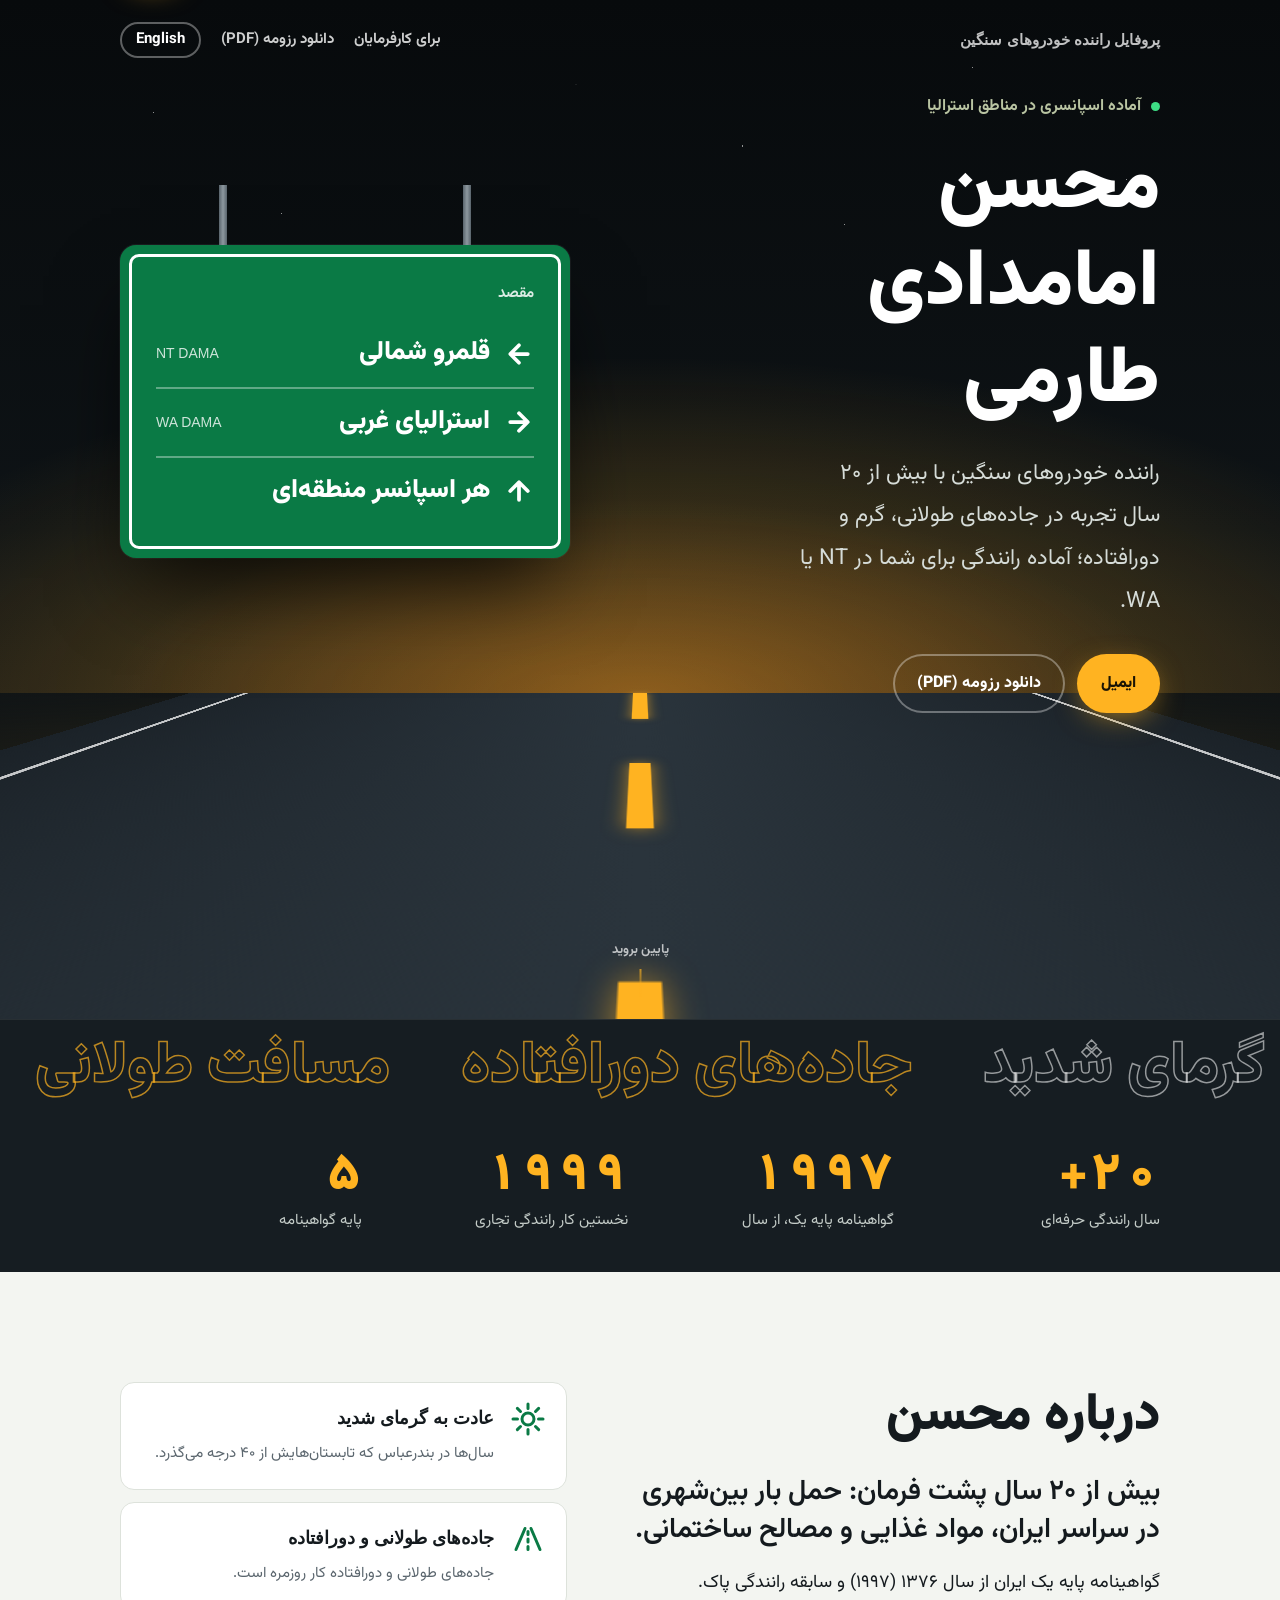
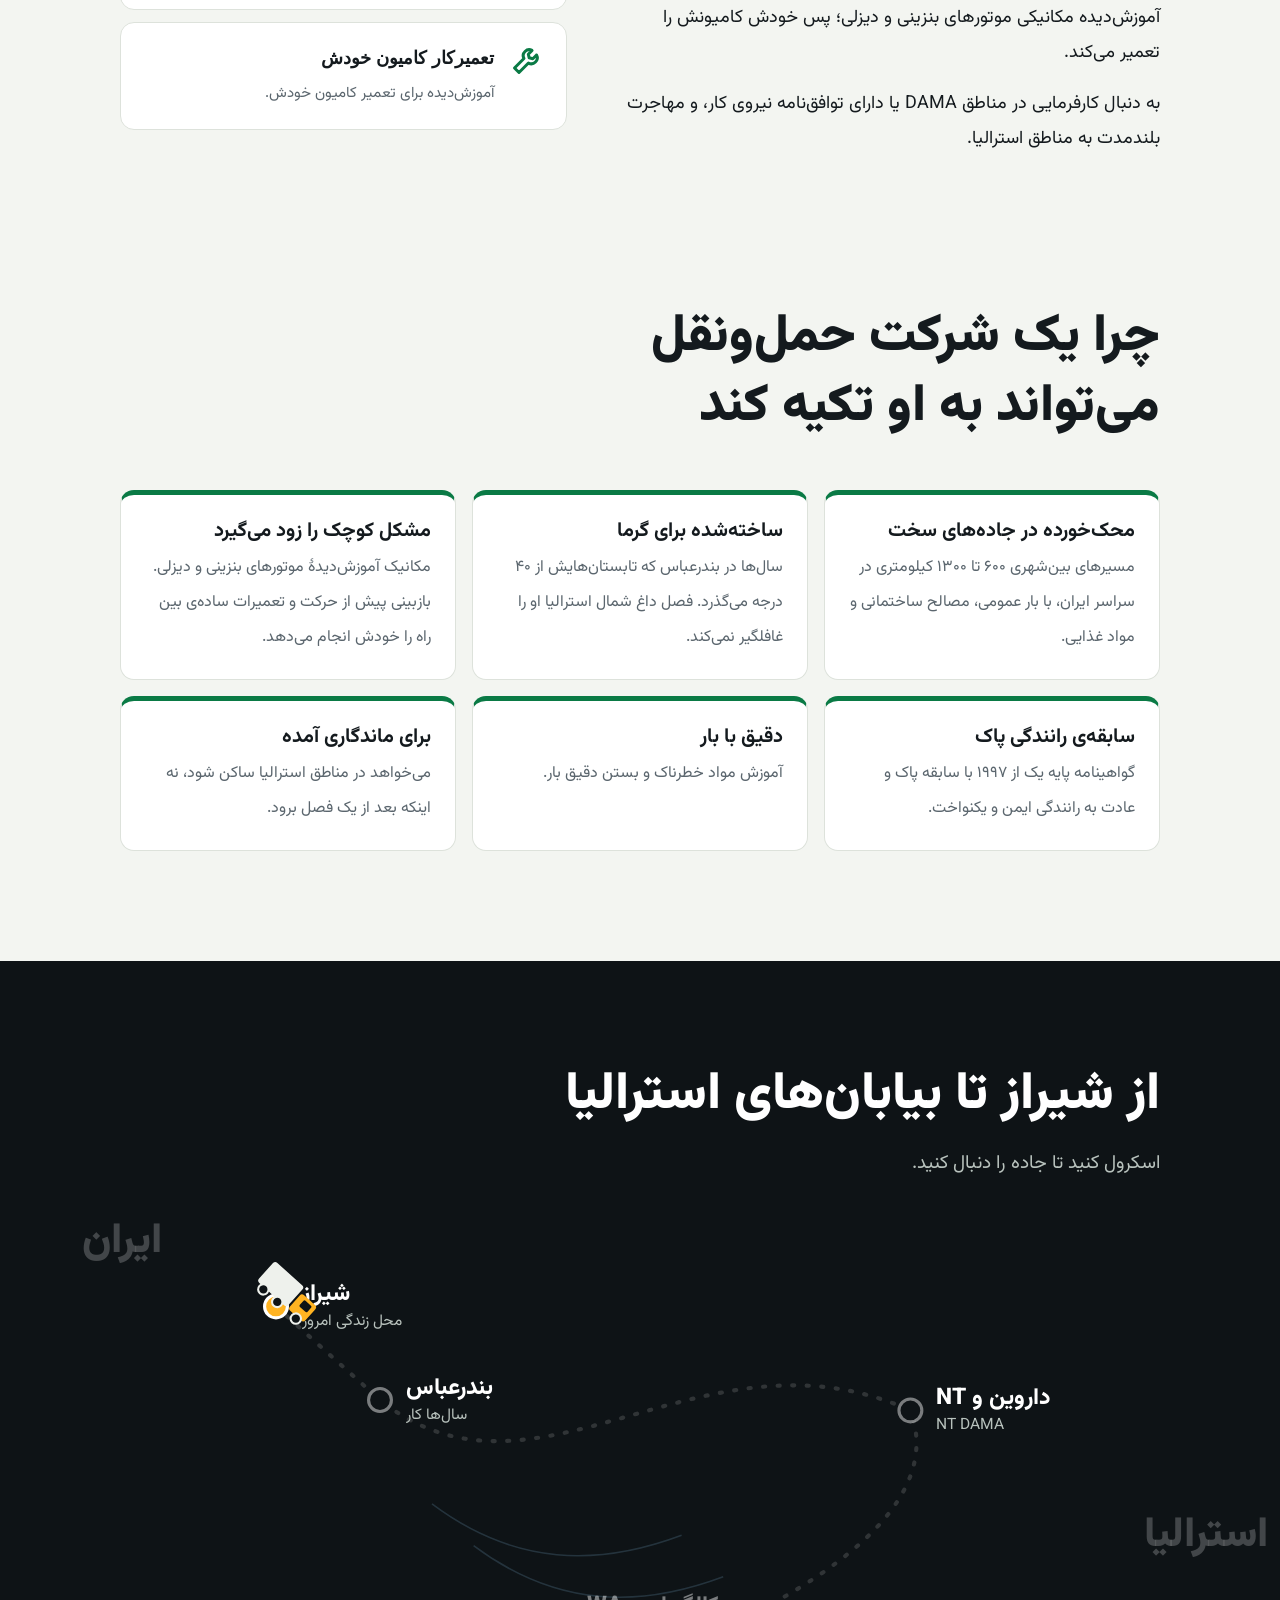
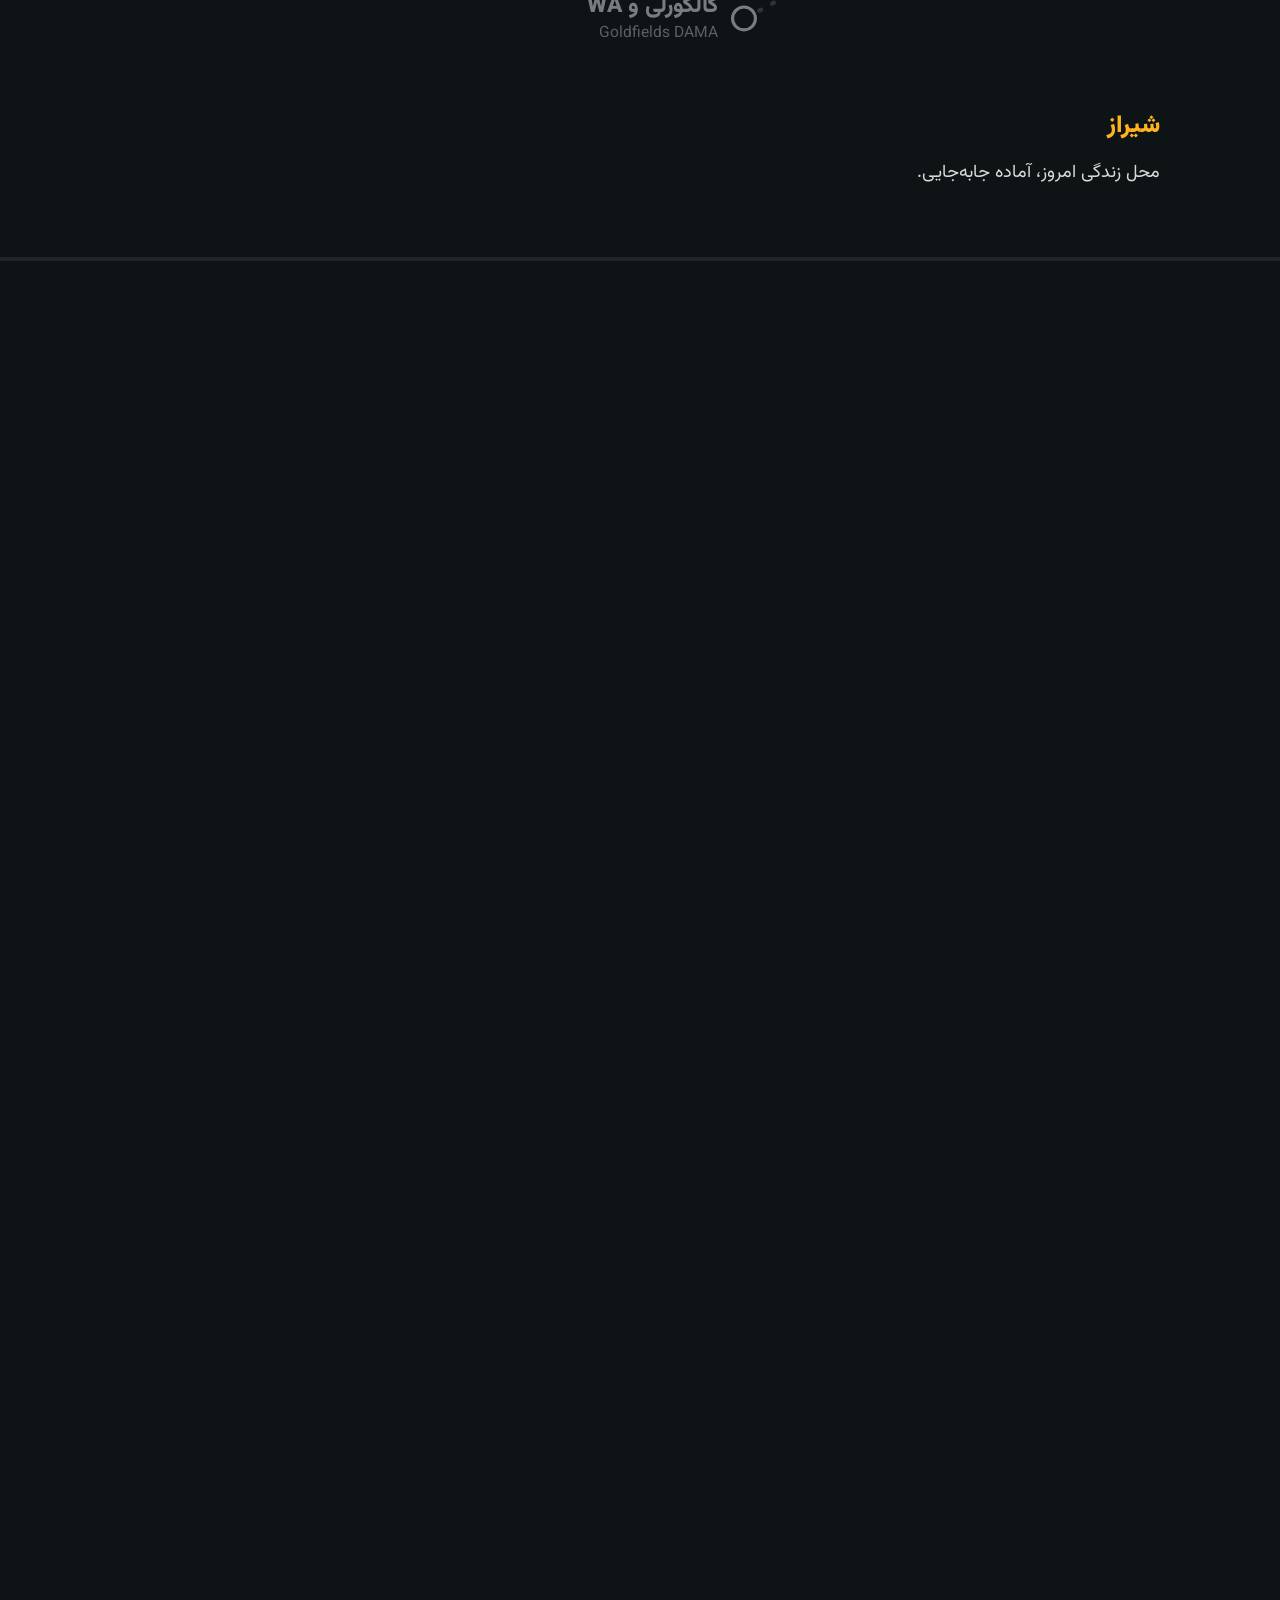
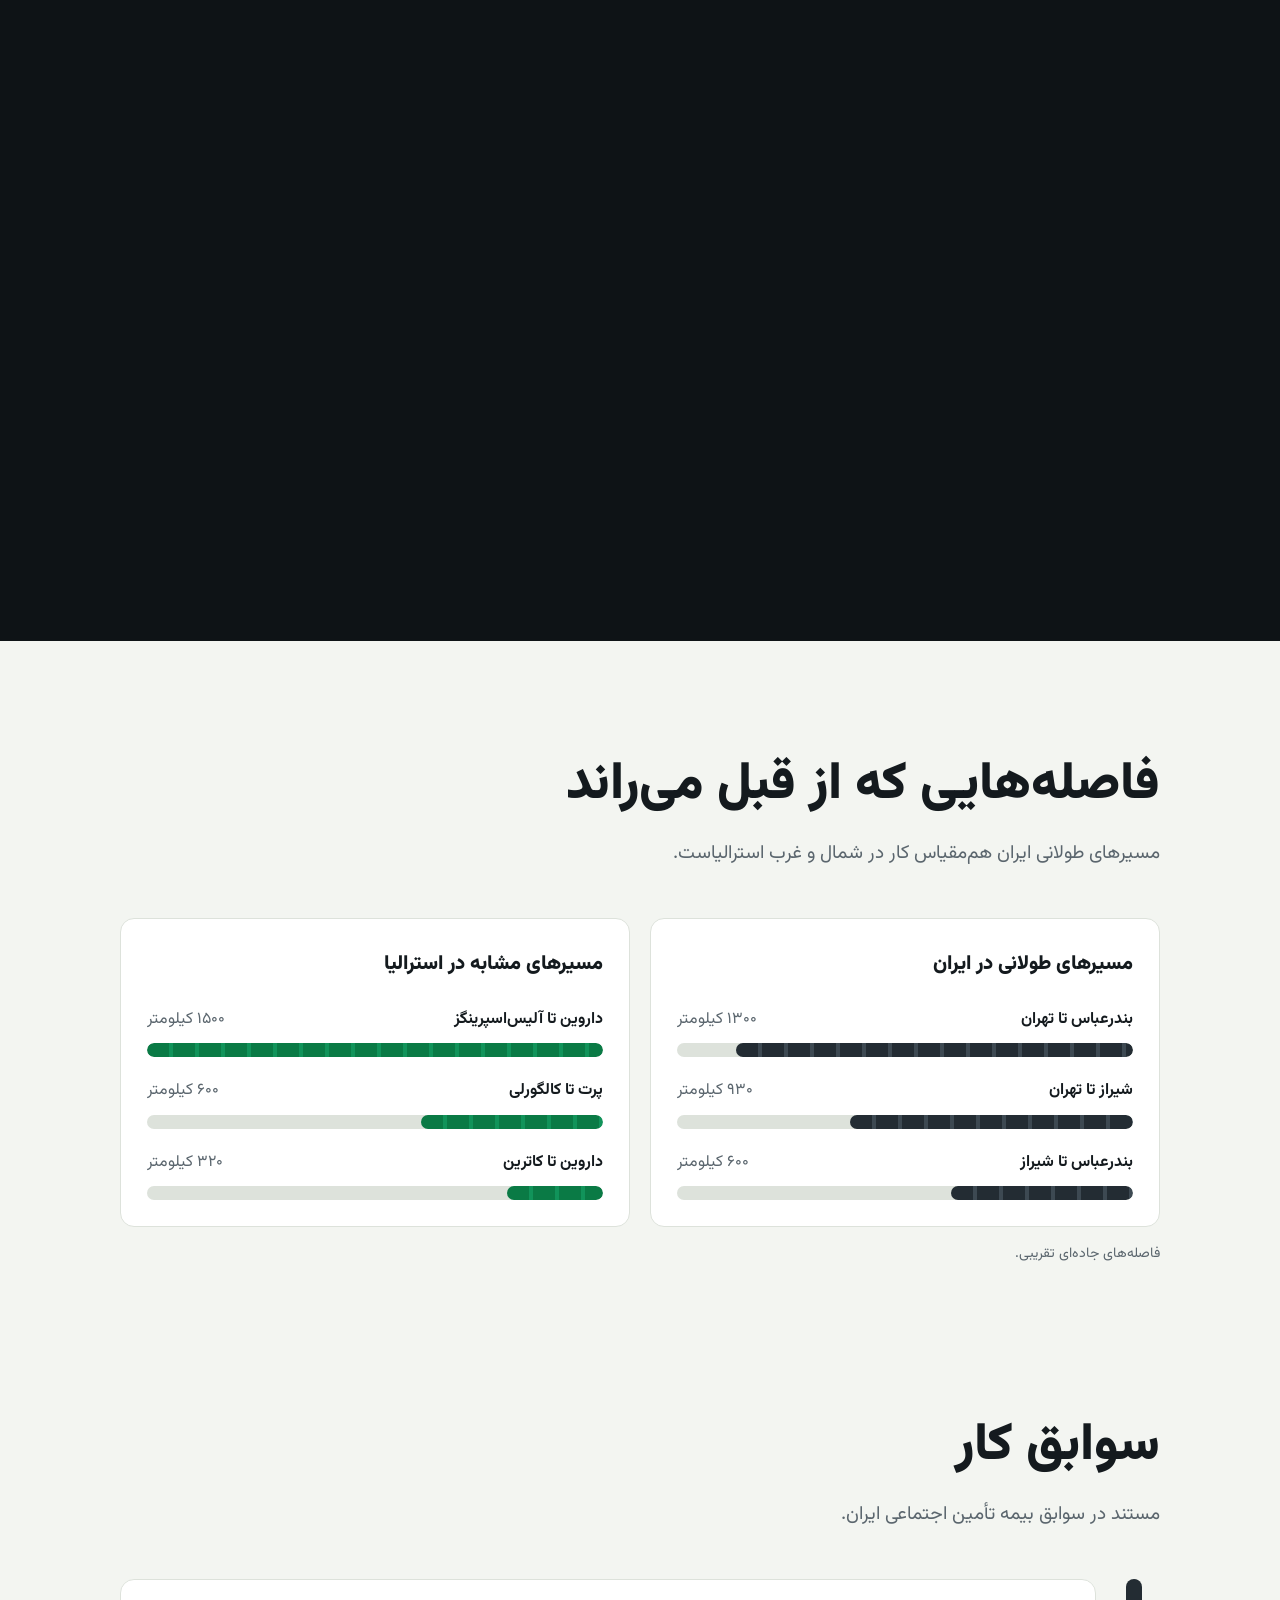
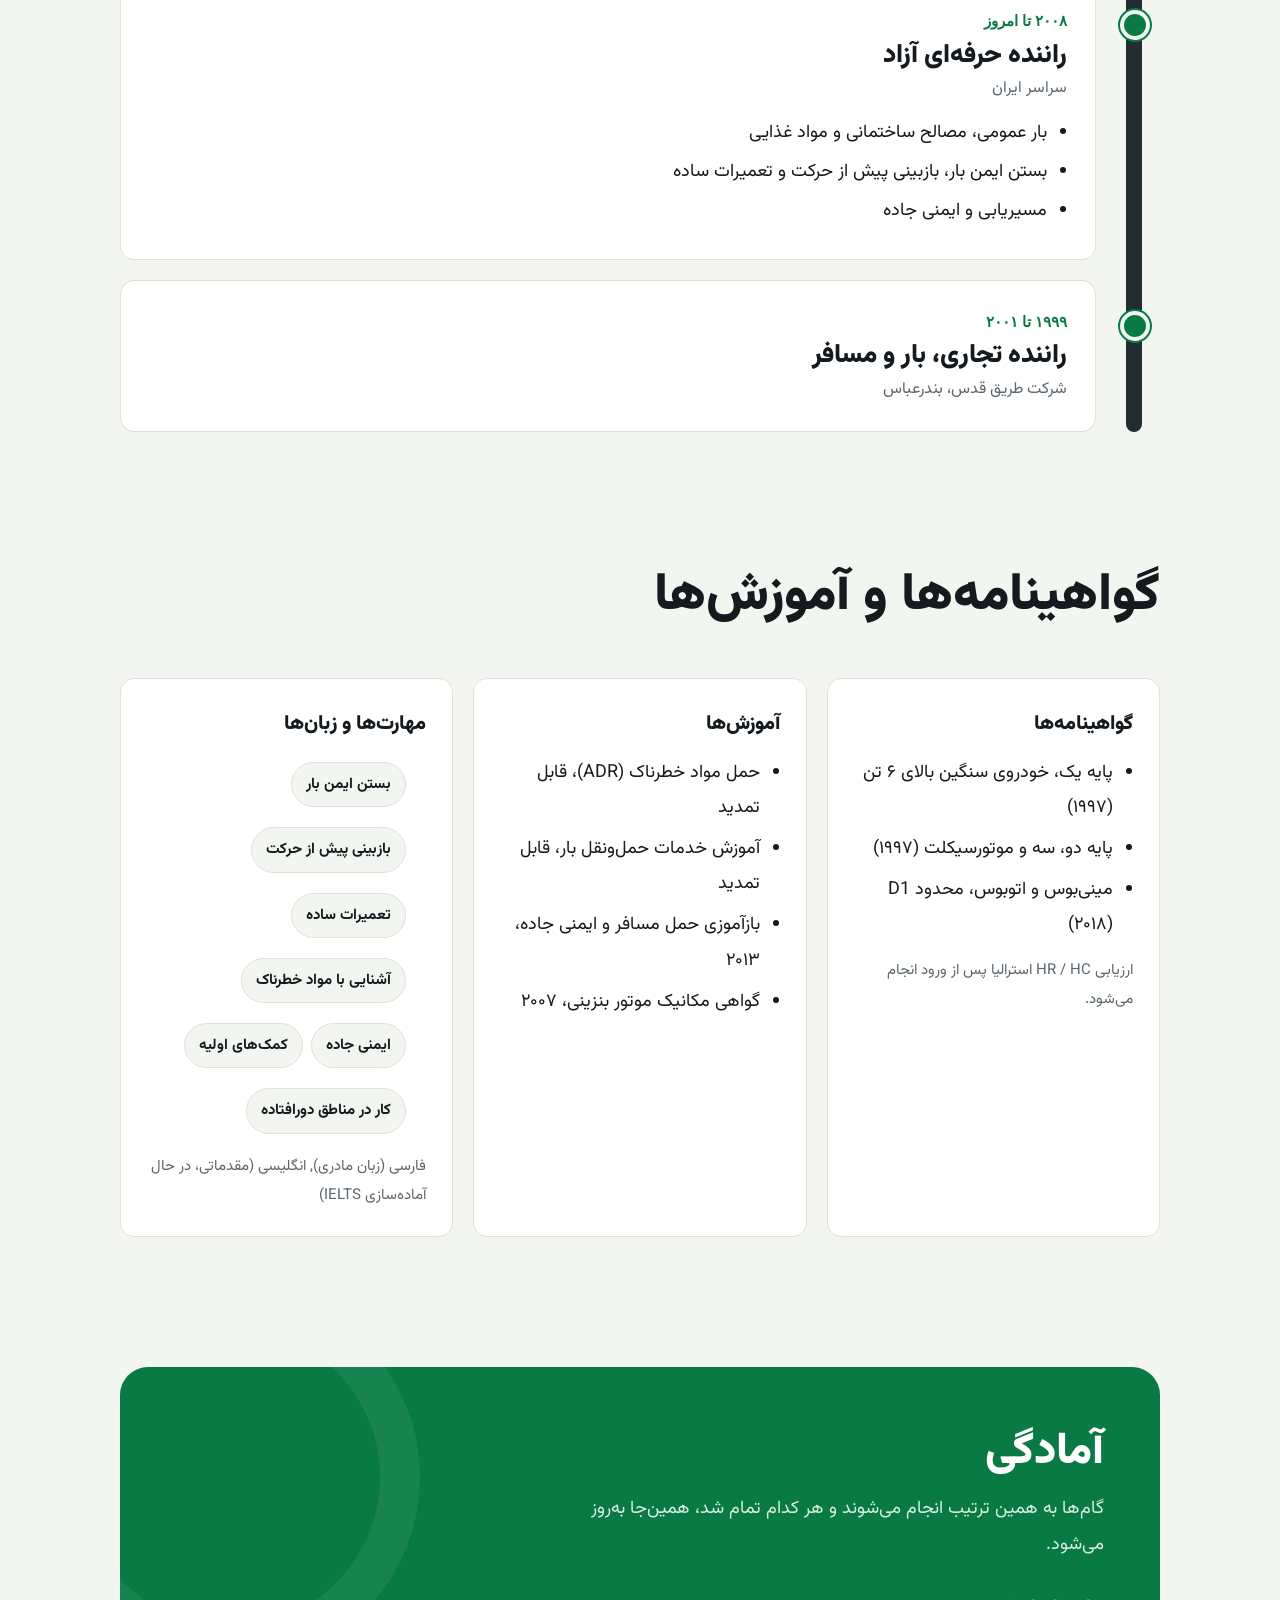
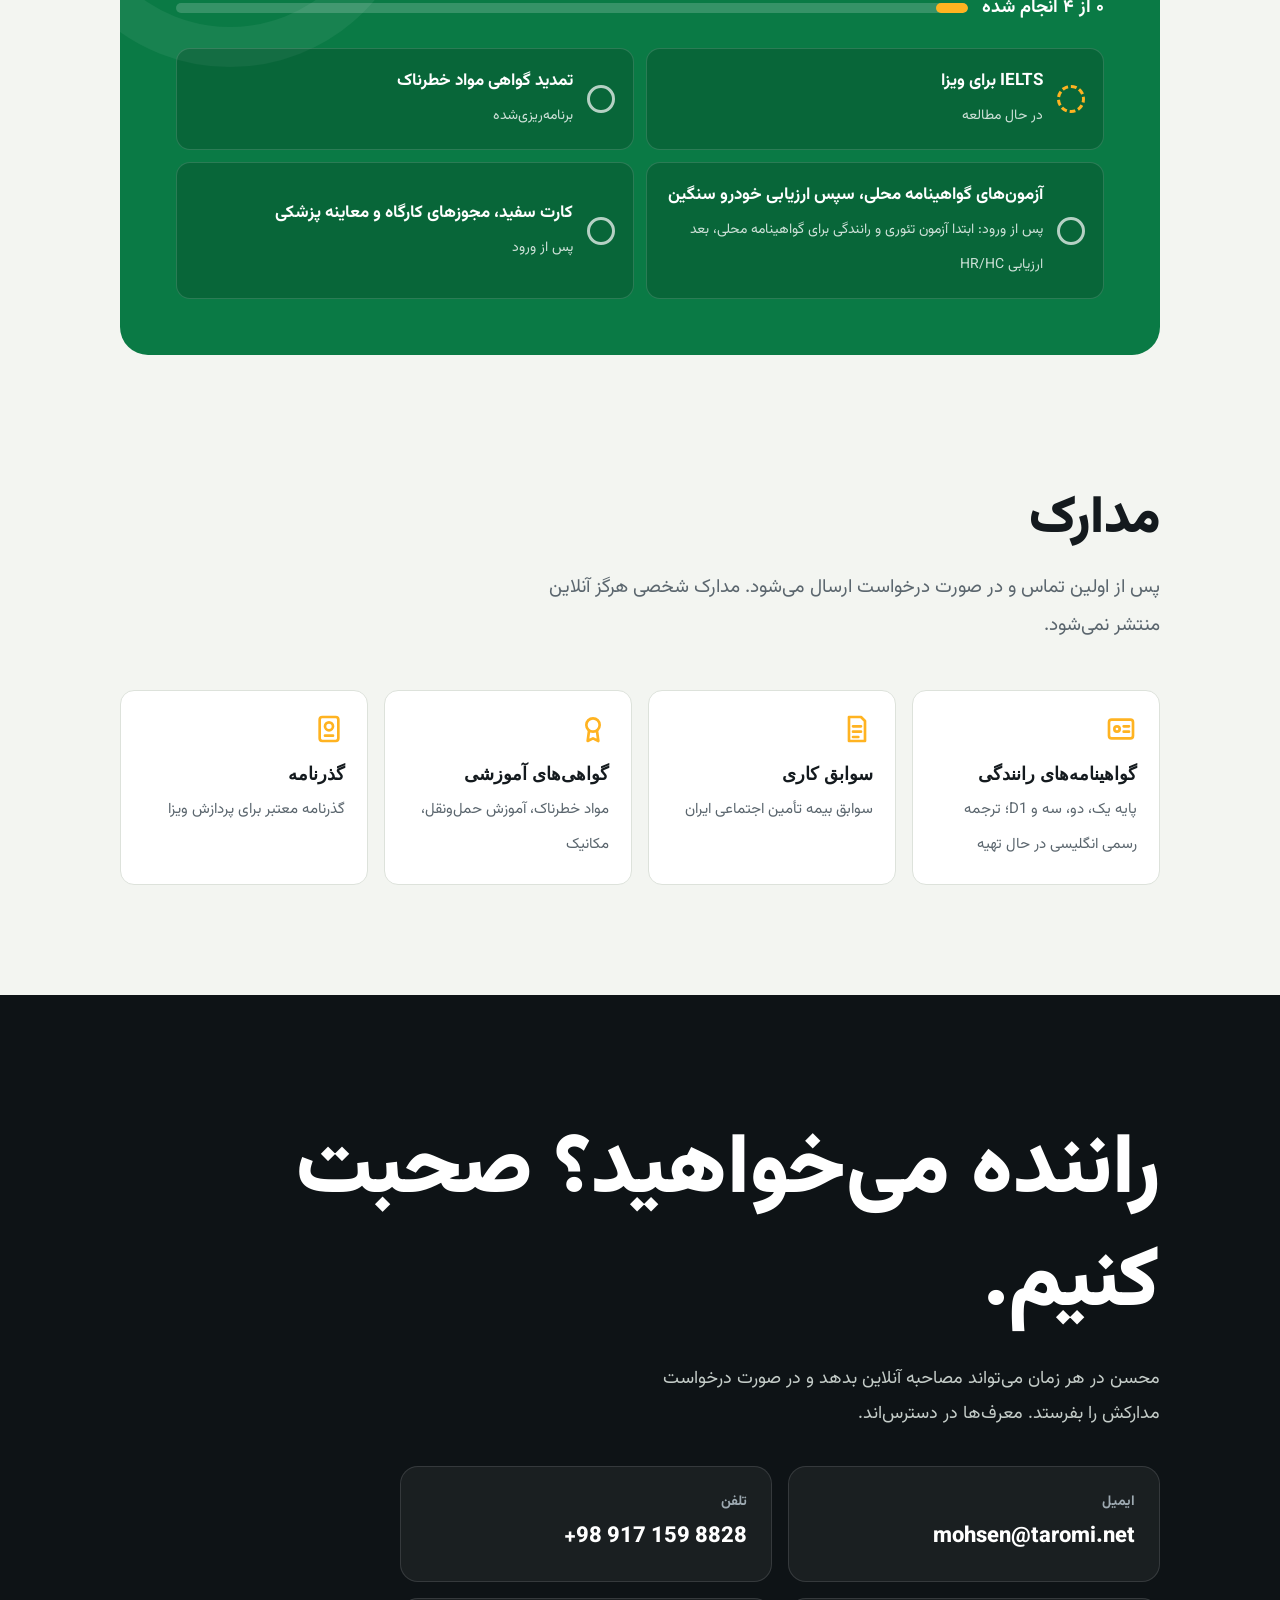
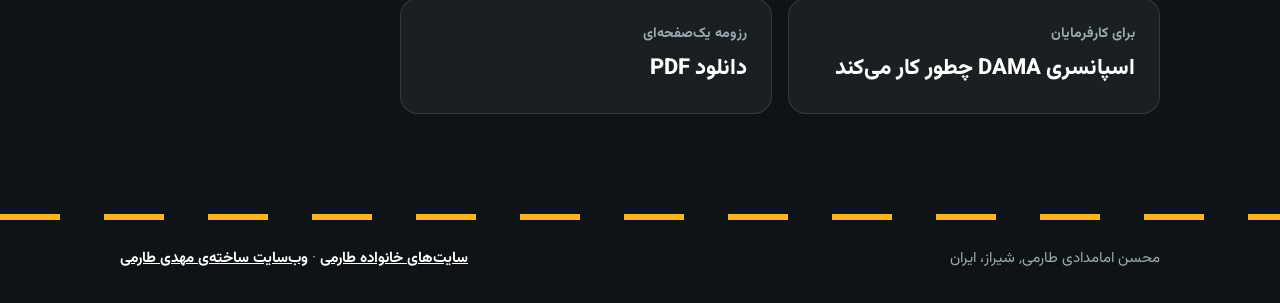
==== commit ede9a5ae: "Remove ambulance job entry (FA)" ====
--- a/fa/index.html
+++ b/fa/index.html
@@ -9,10 +9,10 @@
 <link rel="alternate" hreflang="en" href="https://mohsen.taromi.net/"><link rel="alternate" hreflang="fa" href="https://mohsen.taromi.net/fa/"><link rel="alternate" hreflang="x-default" href="https://mohsen.taromi.net/">
 <meta property="og:type" content="profile"><meta property="og:title" content="محسن امامدادی طارمی · راننده خودروهای سنگین، آماده اسپانسری در مناطق استرالیا"><meta property="og:description" content="راننده خودروهای سنگین از شیراز با بیش از ۲۰ سال تجربه در جاده‌های طولانی، گرم و دورافتاده. آماده همکاری با کارفرمای اسپانسر در مناطق استرالیا (DAMA ایالت NT و WA)."><meta property="og:url" content="https://mohsen.taromi.net/fa/">
 <meta name="theme-color" content="#0e1316">
-<link rel="icon" href="../favicon.svg" type="image/svg+xml">
+<link rel="icon" href="../favicon.ico" sizes="48x48"><link rel="icon" href="../favicon.svg" type="image/svg+xml"><link rel="icon" href="../icon-96.png" type="image/png" sizes="96x96"><link rel="icon" href="../icon-192.png" type="image/png" sizes="192x192"><link rel="apple-touch-icon" href="../apple-touch-icon.png">
 <link rel="preconnect" href="https://fonts.googleapis.com"><link rel="preconnect" href="https://fonts.gstatic.com" crossorigin>
 <link rel="stylesheet" href="https://fonts.googleapis.com/css2?family=Vazirmatn:wght@400;700;900&display=swap">
-<script type="application/ld+json">{"@context": "https://schema.org", "@graph": [{"@type": "WebSite", "@id": "https://mohsen.taromi.net/#site", "url": "https://mohsen.taromi.net/", "name": "Mohsen Emamdadi Taromi", "inLanguage": ["en", "fa"], "author": {"@id": "https://mohsen.taromi.net/#mohsen"}}, {"@type": "Person", "@id": "https://mohsen.taromi.net/#mohsen", "name": "Mohsen Emamdadi Taromi", "alternateName": "محسن امامدادی طارمی", "jobTitle": "Heavy Vehicle Driver", "url": "https://mohsen.taromi.net/", "email": "mailto:mohsen@taromi.net", "telephone": "+98 917 159 8828", "address": {"@type": "PostalAddress", "addressLocality": "Shiraz", "addressCountry": "IR"}, "nationality": {"@type": "Country", "name": "Iran"}, "knowsAbout": ["Heavy vehicle driving", "Long-haul freight", "Load securing", "Dangerous goods transport", "Designated Area Migration Agreement"], "knowsLanguage": ["fa", "en"], "hasCredential": {"@type": "EducationalOccupationalCredential", "credentialCategory": "Class 1 heavy vehicle licence (Iran), since 1997"}}, {"@type": "ProfilePage", "@id": "https://mohsen.taromi.net/fa/#page", "url": "https://mohsen.taromi.net/fa/", "name": "محسن امامدادی طارمی · راننده خودروهای سنگین، آماده اسپانسری در مناطق استرالیا", "description": "راننده خودروهای سنگین از شیراز با بیش از ۲۰ سال تجربه در جاده‌های طولانی، گرم و دورافتاده. آماده همکاری با کارفرمای اسپانسر در مناطق استرالیا (DAMA ایالت NT و WA).", "inLanguage": "fa", "isPartOf": {"@id": "https://mohsen.taromi.net/#site"}, "mainEntity": {"@id": "https://mohsen.taromi.net/#mohsen"}, "dateModified": "2026-11-19"}]}</script>
+<script type="application/ld+json">{"@context": "https://schema.org", "@graph": [{"@type": "WebSite", "@id": "https://mohsen.taromi.net/#site", "url": "https://mohsen.taromi.net/", "name": "Mohsen Emamdadi Taromi", "inLanguage": ["en", "fa"], "author": {"@id": "https://mohsen.taromi.net/#mohsen"}, "image": "https://mohsen.taromi.net/icon-512.png"}, {"@type": "Person", "@id": "https://mohsen.taromi.net/#mohsen", "name": "Mohsen Emamdadi Taromi", "alternateName": "محسن امامدادی طارمی", "jobTitle": "Heavy Vehicle Driver", "url": "https://mohsen.taromi.net/", "email": "mailto:mohsen@taromi.net", "telephone": "+98 917 159 8828", "address": {"@type": "PostalAddress", "addressLocality": "Shiraz", "addressCountry": "IR"}, "nationality": {"@type": "Country", "name": "Iran"}, "knowsAbout": ["Heavy vehicle driving", "Long-haul freight", "Load securing", "Dangerous goods transport", "Designated Area Migration Agreement"], "knowsLanguage": ["fa", "en"], "hasCredential": {"@type": "EducationalOccupationalCredential", "credentialCategory": "Class 1 heavy vehicle licence (Iran), since 1997"}, "image": "https://mohsen.taromi.net/icon-512.png"}, {"@type": "ProfilePage", "@id": "https://mohsen.taromi.net/fa/#page", "url": "https://mohsen.taromi.net/fa/", "name": "محسن امامدادی طارمی · راننده خودروهای سنگین، آماده اسپانسری در مناطق استرالیا", "description": "راننده خودروهای سنگین از شیراز با بیش از ۲۰ سال تجربه در جاده‌های طولانی، گرم و دورافتاده. آماده همکاری با کارفرمای اسپانسر در مناطق استرالیا (DAMA ایالت NT و WA).", "inLanguage": "fa", "isPartOf": {"@id": "https://mohsen.taromi.net/#site"}, "mainEntity": {"@id": "https://mohsen.taromi.net/#mohsen"}, "dateModified": "2026-11-19"}]}</script>
 <meta name="robots" content="index,follow,max-image-preview:large,max-snippet:-1">
 <meta name="author" content="Mohsen Emamdadi Taromi">
 <meta property="og:site_name" content="Mohsen Emamdadi Taromi"><meta property="og:locale" content="fa_IR"><meta property="og:locale:alternate" content="en_US">
@@ -39,8 +39,8 @@
 <div class="marq" aria-hidden="true"><div class="mtrack"><span>مسافت طولانی</span><span>جاده‌های دورافتاده</span><span>گرمای شدید</span><span>پایه یک</span><span>بارگیری ایمن</span><span>ایمنی جاده</span><span>آماده مهاجرت</span><span>مسافت طولانی</span><span>جاده‌های دورافتاده</span><span>گرمای شدید</span><span>پایه یک</span><span>بارگیری ایمن</span><span>ایمنی جاده</span><span>آماده مهاجرت</span></div></div>
 <section class="stats" aria-label="محسن امامدادی طارمی"><div class="wrap"><div class="stat"><b data-count="20" data-suffix="+">۲۰+</b><span>سال رانندگی حرفه‌ای</span></div><div class="stat"><b data-count="1997" data-from="1960" data-suffix="">۱۹۹۷</b><span>گواهینامه پایه یک، از سال</span></div><div class="stat"><b data-count="1999" data-from="1960" data-suffix="">۱۹۹۹</b><span>نخستین کار رانندگی تجاری</span></div><div class="stat"><b data-count="5" data-suffix="">۵</b><span>پایه گواهینامه</span></div></div></section>
 <main id="main">
-<section class="sec"><div class="wrap about"><div class="rv"><div class="sec-head" style="margin-bottom:22px"><h2>درباره محسن</h2></div><p class="lead">بیش از ۲۰ سال پشت فرمان: حمل بار بین‌شهری در سراسر ایران، مواد غذایی و مصالح ساختمانی، و رانندگی آمبولانس برای یک بیمارستان.</p><p>گواهینامه پایه یک ایران از سال ۱۳۷۶ (۱۹۹۷) و سابقه رانندگی پاک. آموزش‌دیده مکانیکی موتورهای بنزینی و دیزلی؛ پس خودش کامیونش را تعمیر می‌کند.</p><p>به دنبال کارفرمایی در مناطق DAMA یا دارای توافق‌نامه نیروی کار، و مهاجرت بلندمدت به مناطق استرالیا.</p></div><div class="traits rv"><div class="trait"><svg viewBox="0 0 24 24" aria-hidden="true" fill="none" stroke="currentColor" stroke-width="2" stroke-linecap="round" stroke-linejoin="round"><circle cx="12" cy="12" r="4"/><path d="M12 2v3M12 19v3M2 12h3M19 12h3M4.9 4.9l2.1 2.1M17 17l2.1 2.1M4.9 19.1 7 17M17 7l2.1-2.1"/></svg><div><b>عادت به گرمای شدید</b><span>سال‌ها در بندرعباس که تابستان‌هایش از ۴۰ درجه می‌گذرد.</span></div></div><div class="trait"><svg viewBox="0 0 24 24" aria-hidden="true" fill="none" stroke="currentColor" stroke-width="2" stroke-linecap="round" stroke-linejoin="round"><path d="M4 19 10 5M20 19 14 5M12 7v2M12 12v2M12 17v2"/></svg><div><b>جاده‌های طولانی و دورافتاده</b><span>جاده‌های طولانی و دورافتاده کار روزمره است.</span></div></div><div class="trait"><svg viewBox="0 0 24 24" aria-hidden="true" fill="none" stroke="currentColor" stroke-width="2" stroke-linecap="round" stroke-linejoin="round"><path d="M14.7 6.3a4 4 0 0 0-5.4 5.4L3 18l3 3 6.3-6.3a4 4 0 0 0 5.4-5.4l-2.5 2.5-2.4-.6-.6-2.4z"/></svg><div><b>تعمیرکار کامیون خودش</b><span>آموزش‌دیده برای تعمیر کامیون خودش.</span></div></div></div></div></section>
-<section class="sec" style="padding-top:20px"><div class="wrap"><div class="sec-head rv"><h2>چرا یک شرکت حمل‌ونقل می‌تواند به او تکیه کند</h2></div><ul class="whyg"><li class="rv"><b>محک‌خورده در جاده‌های سخت</b><span>مسیرهای بین‌شهری ۶۰۰ تا ۱۳۰۰ کیلومتری در سراسر ایران، با بار عمومی، مصالح ساختمانی و مواد غذایی.</span></li><li class="rv"><b>ساخته‌شده برای گرما</b><span>سال‌ها در بندرعباس که تابستان‌هایش از ۴۰ درجه می‌گذرد. فصل داغ شمال استرالیا او را غافلگیر نمی‌کند.</span></li><li class="rv"><b>مشکل کوچک را زود می‌گیرد</b><span>مکانیک آموزش‌دیدهٔ موتورهای بنزینی و دیزلی. بازبینی پیش از حرکت و تعمیرات ساده‌ی بین راه را خودش انجام می‌دهد.</span></li><li class="rv"><b>سابقه‌ی رانندگی پاک</b><span>گواهینامه پایه یک از ۱۹۹۷ با سابقه پاک و عادت به رانندگی ایمن و یکنواخت.</span></li><li class="rv"><b>دقیق با آدم‌ها و بار</b><span>کار در آمبولانس و انتقال بیمار، آموزش مواد خطرناک و بستن دقیق بار.</span></li><li class="rv"><b>برای ماندگاری آمده</b><span>می‌خواهد در مناطق استرالیا ساکن شود، نه اینکه بعد از یک فصل برود.</span></li></ul></div></section>
+<section class="sec"><div class="wrap about"><div class="rv"><div class="sec-head" style="margin-bottom:22px"><h2>درباره محسن</h2></div><p class="lead">بیش از ۲۰ سال پشت فرمان: حمل بار بین‌شهری در سراسر ایران، مواد غذایی و مصالح ساختمانی.</p><p>گواهینامه پایه یک ایران از سال ۱۳۷۶ (۱۹۹۷) و سابقه رانندگی پاک. آموزش‌دیده مکانیکی موتورهای بنزینی و دیزلی؛ پس خودش کامیونش را تعمیر می‌کند.</p><p>به دنبال کارفرمایی در مناطق DAMA یا دارای توافق‌نامه نیروی کار، و مهاجرت بلندمدت به مناطق استرالیا.</p></div><div class="traits rv"><div class="trait"><svg viewBox="0 0 24 24" aria-hidden="true" fill="none" stroke="currentColor" stroke-width="2" stroke-linecap="round" stroke-linejoin="round"><circle cx="12" cy="12" r="4"/><path d="M12 2v3M12 19v3M2 12h3M19 12h3M4.9 4.9l2.1 2.1M17 17l2.1 2.1M4.9 19.1 7 17M17 7l2.1-2.1"/></svg><div><b>عادت به گرمای شدید</b><span>سال‌ها در بندرعباس که تابستان‌هایش از ۴۰ درجه می‌گذرد.</span></div></div><div class="trait"><svg viewBox="0 0 24 24" aria-hidden="true" fill="none" stroke="currentColor" stroke-width="2" stroke-linecap="round" stroke-linejoin="round"><path d="M4 19 10 5M20 19 14 5M12 7v2M12 12v2M12 17v2"/></svg><div><b>جاده‌های طولانی و دورافتاده</b><span>جاده‌های طولانی و دورافتاده کار روزمره است.</span></div></div><div class="trait"><svg viewBox="0 0 24 24" aria-hidden="true" fill="none" stroke="currentColor" stroke-width="2" stroke-linecap="round" stroke-linejoin="round"><path d="M14.7 6.3a4 4 0 0 0-5.4 5.4L3 18l3 3 6.3-6.3a4 4 0 0 0 5.4-5.4l-2.5 2.5-2.4-.6-.6-2.4z"/></svg><div><b>تعمیرکار کامیون خودش</b><span>آموزش‌دیده برای تعمیر کامیون خودش.</span></div></div></div></div></section>
+<section class="sec" style="padding-top:20px"><div class="wrap"><div class="sec-head rv"><h2>چرا یک شرکت حمل‌ونقل می‌تواند به او تکیه کند</h2></div><ul class="whyg"><li class="rv"><b>محک‌خورده در جاده‌های سخت</b><span>مسیرهای بین‌شهری ۶۰۰ تا ۱۳۰۰ کیلومتری در سراسر ایران، با بار عمومی، مصالح ساختمانی و مواد غذایی.</span></li><li class="rv"><b>ساخته‌شده برای گرما</b><span>سال‌ها در بندرعباس که تابستان‌هایش از ۴۰ درجه می‌گذرد. فصل داغ شمال استرالیا او را غافلگیر نمی‌کند.</span></li><li class="rv"><b>مشکل کوچک را زود می‌گیرد</b><span>مکانیک آموزش‌دیدهٔ موتورهای بنزینی و دیزلی. بازبینی پیش از حرکت و تعمیرات ساده‌ی بین راه را خودش انجام می‌دهد.</span></li><li class="rv"><b>سابقه‌ی رانندگی پاک</b><span>گواهینامه پایه یک از ۱۹۹۷ با سابقه پاک و عادت به رانندگی ایمن و یکنواخت.</span></li><li class="rv"><b>دقیق با بار</b><span>آموزش مواد خطرناک و بستن دقیق بار.</span></li><li class="rv"><b>برای ماندگاری آمده</b><span>می‌خواهد در مناطق استرالیا ساکن شود، نه اینکه بعد از یک فصل برود.</span></li></ul></div></section>
 <section class="journey" id="journey"><div class="journey-stick"><div class="wrap"><div class="sec-head" style="margin-bottom:10px"><h2>از شیراز تا بیابان‌های استرالیا</h2><p>اسکرول کنید تا جاده را دنبال کنید.</p></div>
 <div class="jmap"><svg viewBox="0 0 1000 470" dir="ltr" role="img" aria-label="از شیراز تا بیابان‌های استرالیا"><text class="region-lbl" x="40" y="58">ایران</text><text class="region-lbl" x="985" y="340" text-anchor="end">استرالیا</text>
 <path class="sea" d="M300 300 C 380 360 460 360 540 330 M340 340 C 420 400 500 400 580 370"/><path class="jpath-bg" d="M150 110 L250 200 C 400 320 560 120 760 210 C 790 290 700 360 600 410"/><path class="jpath" d="M150 110 L250 200 C 400 320 560 120 760 210 C 790 290 700 360 600 410"/><circle class="stop-dot" data-at="0" cx="150" cy="110" r="11"/><text class="stop-lbl" data-at="0" x="175" y="104" text-anchor="end">شیراز</text><text class="stop-sub" data-at="0" x="175" y="128" text-anchor="end">محل زندگی امروز</text><circle class="stop-dot" data-at="0.14" cx="250" cy="200" r="11"/><text class="stop-lbl" data-at="0.14" x="275" y="194" text-anchor="end">بندرعباس</text><text class="stop-sub" data-at="0.14" x="275" y="218" text-anchor="end">سال‌ها کار</text><circle class="stop-dot" data-at="0.7" cx="760" cy="210" r="11"/><text class="stop-lbl" data-at="0.7" x="785" y="204" text-anchor="end">داروین و NT</text><text class="stop-sub" data-at="0.7" x="785" y="228" text-anchor="end">NT DAMA</text><circle class="stop-dot" data-at="1" cx="600" cy="410" r="11"/><text class="stop-lbl" data-at="1" x="575" y="404">کالگورلی و WA</text><text class="stop-sub" data-at="1" x="575" y="428">Goldfields DAMA</text>
@@ -48,7 +48,7 @@
 <div class="captions" aria-live="polite"><div class="cap on" data-from="0"><b>شیراز</b><p>محل زندگی امروز، آماده جابه‌جایی.</p></div><div class="cap" data-from="0.14"><b>بندرعباس</b><p>گرمای خلیج فارس، شبیه فصل داغ «تاپ‌اند».</p></div><div class="cap" data-from="0.7"><b>داروین و NT</b><p>NT DAMA ممکن است ارفاق سنی و سطح انگلیسی پایین‌تر را بپذیرد.</p></div><div class="cap" data-from="0.98"><b>کالگورلی و WA</b><p>گلدفیلدز و DAMA سراسری WA رانندگان کامیون را فهرست کرده‌اند.</p></div></div></div><div class="jprogress" aria-hidden="true"><i></i></div></div></section>
 <section class="sec"><div class="wrap"><div class="sec-head rv"><h2>فاصله‌هایی که از قبل می‌راند</h2><p>مسیرهای طولانی ایران هم‌مقیاس کار در شمال و غرب استرالیاست.</p></div>
 <div class="compare"><div class="cbox"><h3>مسیرهای طولانی در ایران</h3><div class="leg"><div class="leg-top">بندرعباس تا تهران <span>۱۳۰۰ کیلومتر</span></div><div class="track"><i style="--w:87%"></i></div></div><div class="leg"><div class="leg-top">شیراز تا تهران <span>۹۳۰ کیلومتر</span></div><div class="track"><i style="--w:62%"></i></div></div><div class="leg"><div class="leg-top">بندرعباس تا شیراز <span>۶۰۰ کیلومتر</span></div><div class="track"><i style="--w:40%"></i></div></div></div><div class="cbox au"><h3>مسیرهای مشابه در استرالیا</h3><div class="leg"><div class="leg-top">داروین تا آلیس‌اسپرینگز <span>۱۵۰۰ کیلومتر</span></div><div class="track"><i style="--w:100%"></i></div></div><div class="leg"><div class="leg-top">پرت تا کالگورلی <span>۶۰۰ کیلومتر</span></div><div class="track"><i style="--w:40%"></i></div></div><div class="leg"><div class="leg-top">داروین تا کاترین <span>۳۲۰ کیلومتر</span></div><div class="track"><i style="--w:21%"></i></div></div></div></div><p class="fine">فاصله‌های جاده‌ای تقریبی.</p></div></section>
-<section class="sec" id="history" style="padding-top:20px"><div class="wrap"><div class="sec-head rv"><h2>سوابق کار</h2><p>مستند در سوابق بیمه تأمین اجتماعی ایران.</p></div><div class="history"><div class="rail" aria-hidden="true"><i></i></div><article class="job"><div class="yrs">۲۰۰۸ تا امروز</div><h3>راننده حرفه‌ای آزاد</h3><div class="where">سراسر ایران</div><ul><li>بار عمومی، مصالح ساختمانی و مواد غذایی</li><li>بستن ایمن بار، بازبینی پیش از حرکت و تعمیرات ساده</li><li>مسیریابی و ایمنی جاده</li></ul></article><article class="job"><div class="yrs">۲۰۰۳ تا ۲۰۰۶</div><h3>راننده آمبولانس و انتقال بیمار</h3><div class="where">بیمارستان صاحب‌الزمان، بندرعباس</div></article><article class="job"><div class="yrs">۱۹۹۹ تا ۲۰۰۱</div><h3>راننده تجاری، بار و مسافر</h3><div class="where">شرکت طریق قدس، بندرعباس</div></article></div></div></section>
+<section class="sec" id="history" style="padding-top:20px"><div class="wrap"><div class="sec-head rv"><h2>سوابق کار</h2><p>مستند در سوابق بیمه تأمین اجتماعی ایران.</p></div><div class="history"><div class="rail" aria-hidden="true"><i></i></div><article class="job"><div class="yrs">۲۰۰۸ تا امروز</div><h3>راننده حرفه‌ای آزاد</h3><div class="where">سراسر ایران</div><ul><li>بار عمومی، مصالح ساختمانی و مواد غذایی</li><li>بستن ایمن بار، بازبینی پیش از حرکت و تعمیرات ساده</li><li>مسیریابی و ایمنی جاده</li></ul></article><article class="job"><div class="yrs">۱۹۹۹ تا ۲۰۰۱</div><h3>راننده تجاری، بار و مسافر</h3><div class="where">شرکت طریق قدس، بندرعباس</div></article></div></div></section>
 <section class="sec" id="licences" style="padding-top:20px"><div class="wrap"><div class="sec-head rv"><h2>گواهینامه‌ها و آموزش‌ها</h2></div><div class="creds">
 <div class="cred"><h3>گواهینامه‌ها</h3><ul><li>پایه یک، خودروی سنگین بالای ۶ تن (۱۹۹۷)</li><li>پایه دو، سه و موتورسیکلت (۱۹۹۷)</li><li>مینی‌بوس و اتوبوس، محدود D1 (۲۰۱۸)</li></ul><p class="note">ارزیابی HR / HC استرالیا پس از ورود انجام می‌شود.</p></div>
 <div class="cred"><h3>آموزش‌ها</h3><ul><li>حمل مواد خطرناک (ADR)، قابل تمدید</li><li>آموزش خدمات حمل‌ونقل بار، قابل تمدید</li><li>بازآموزی حمل مسافر و ایمنی جاده، ۲۰۱۳</li><li>گواهی مکانیک موتور بنزینی، ۲۰۰۷</li></ul></div>
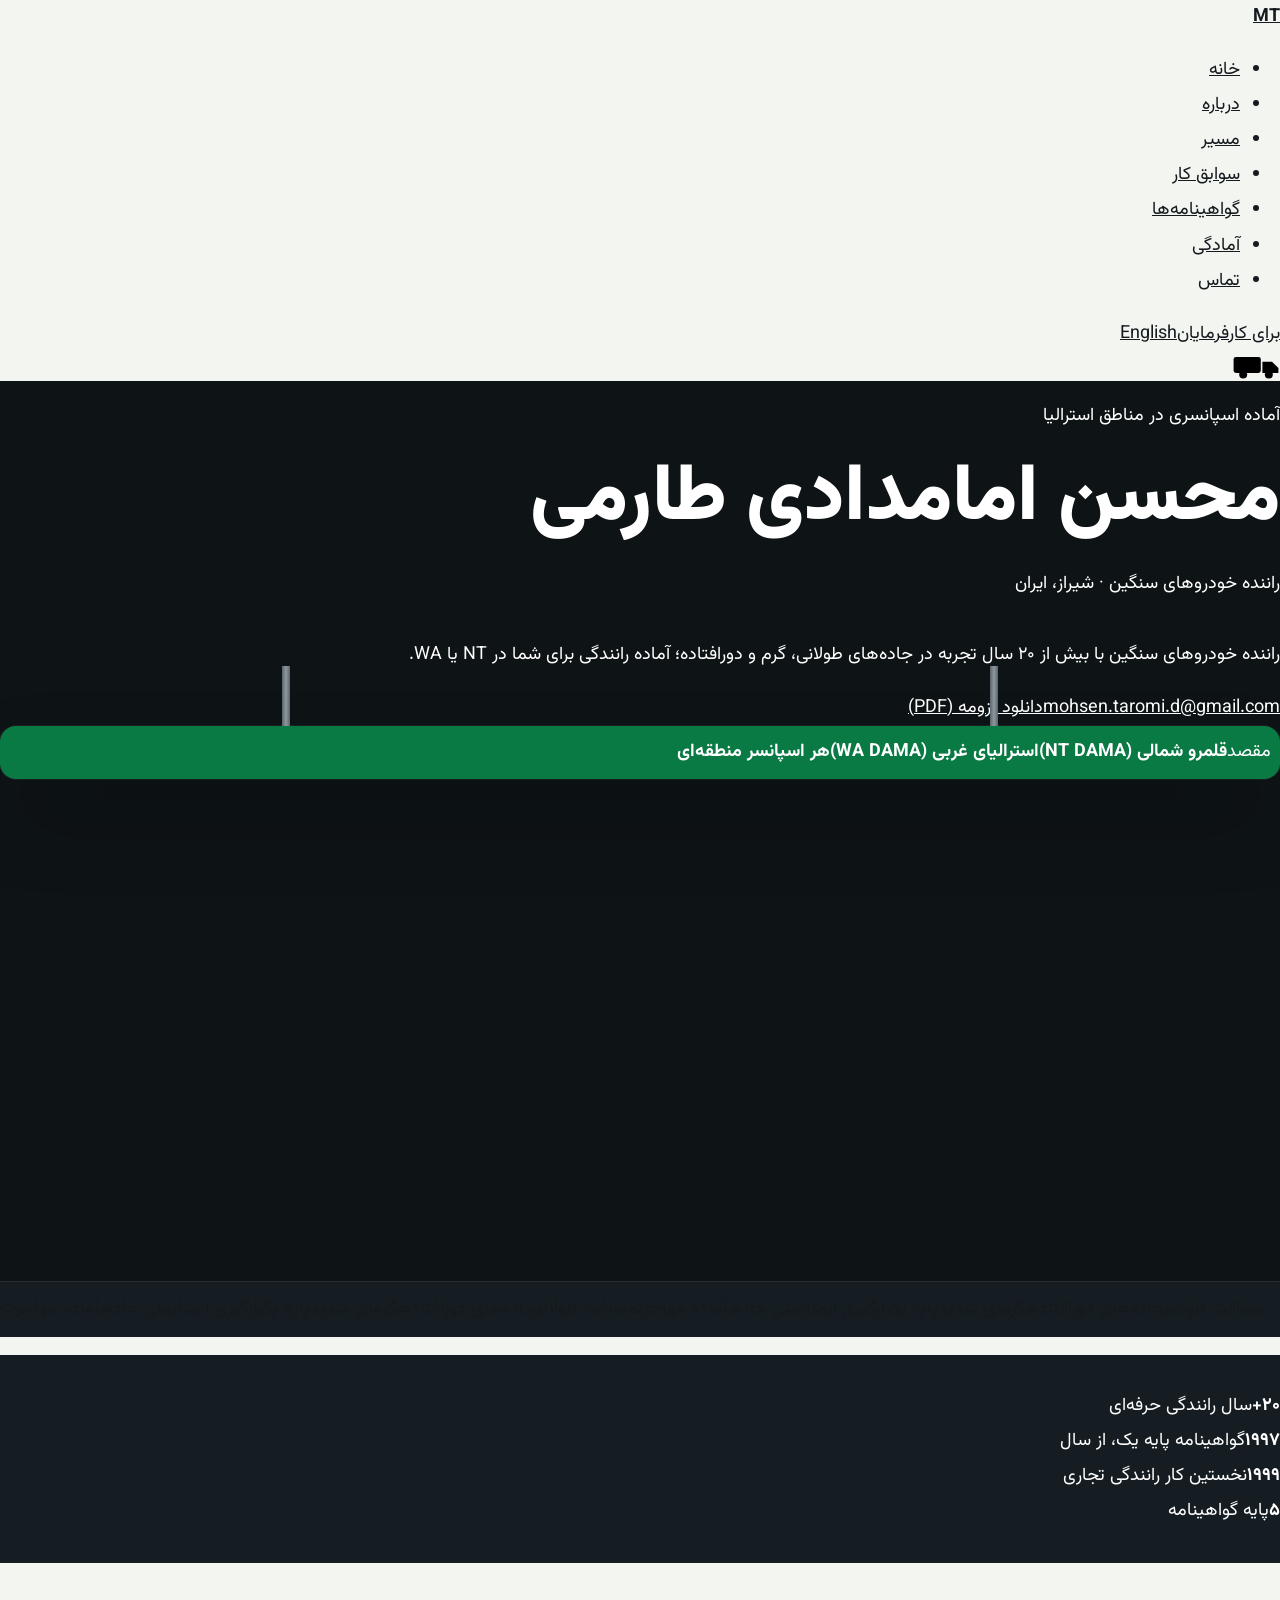
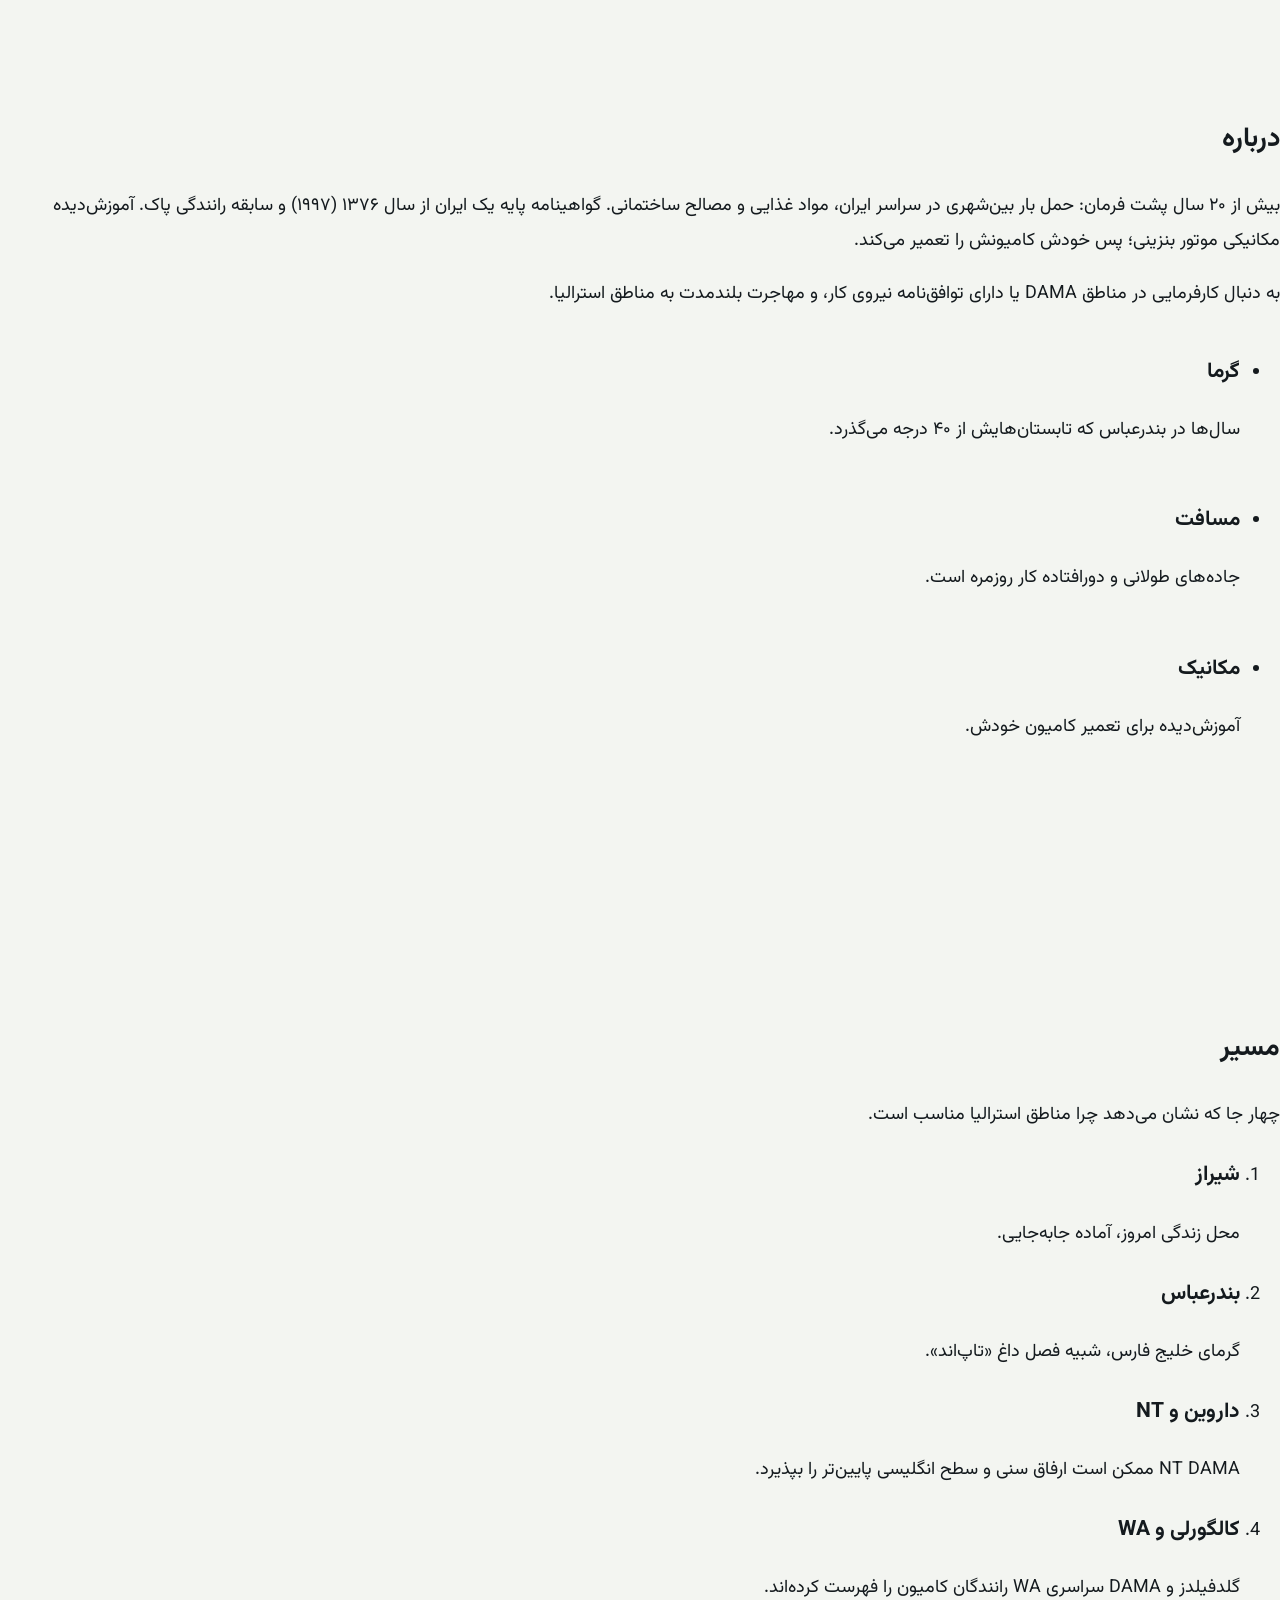
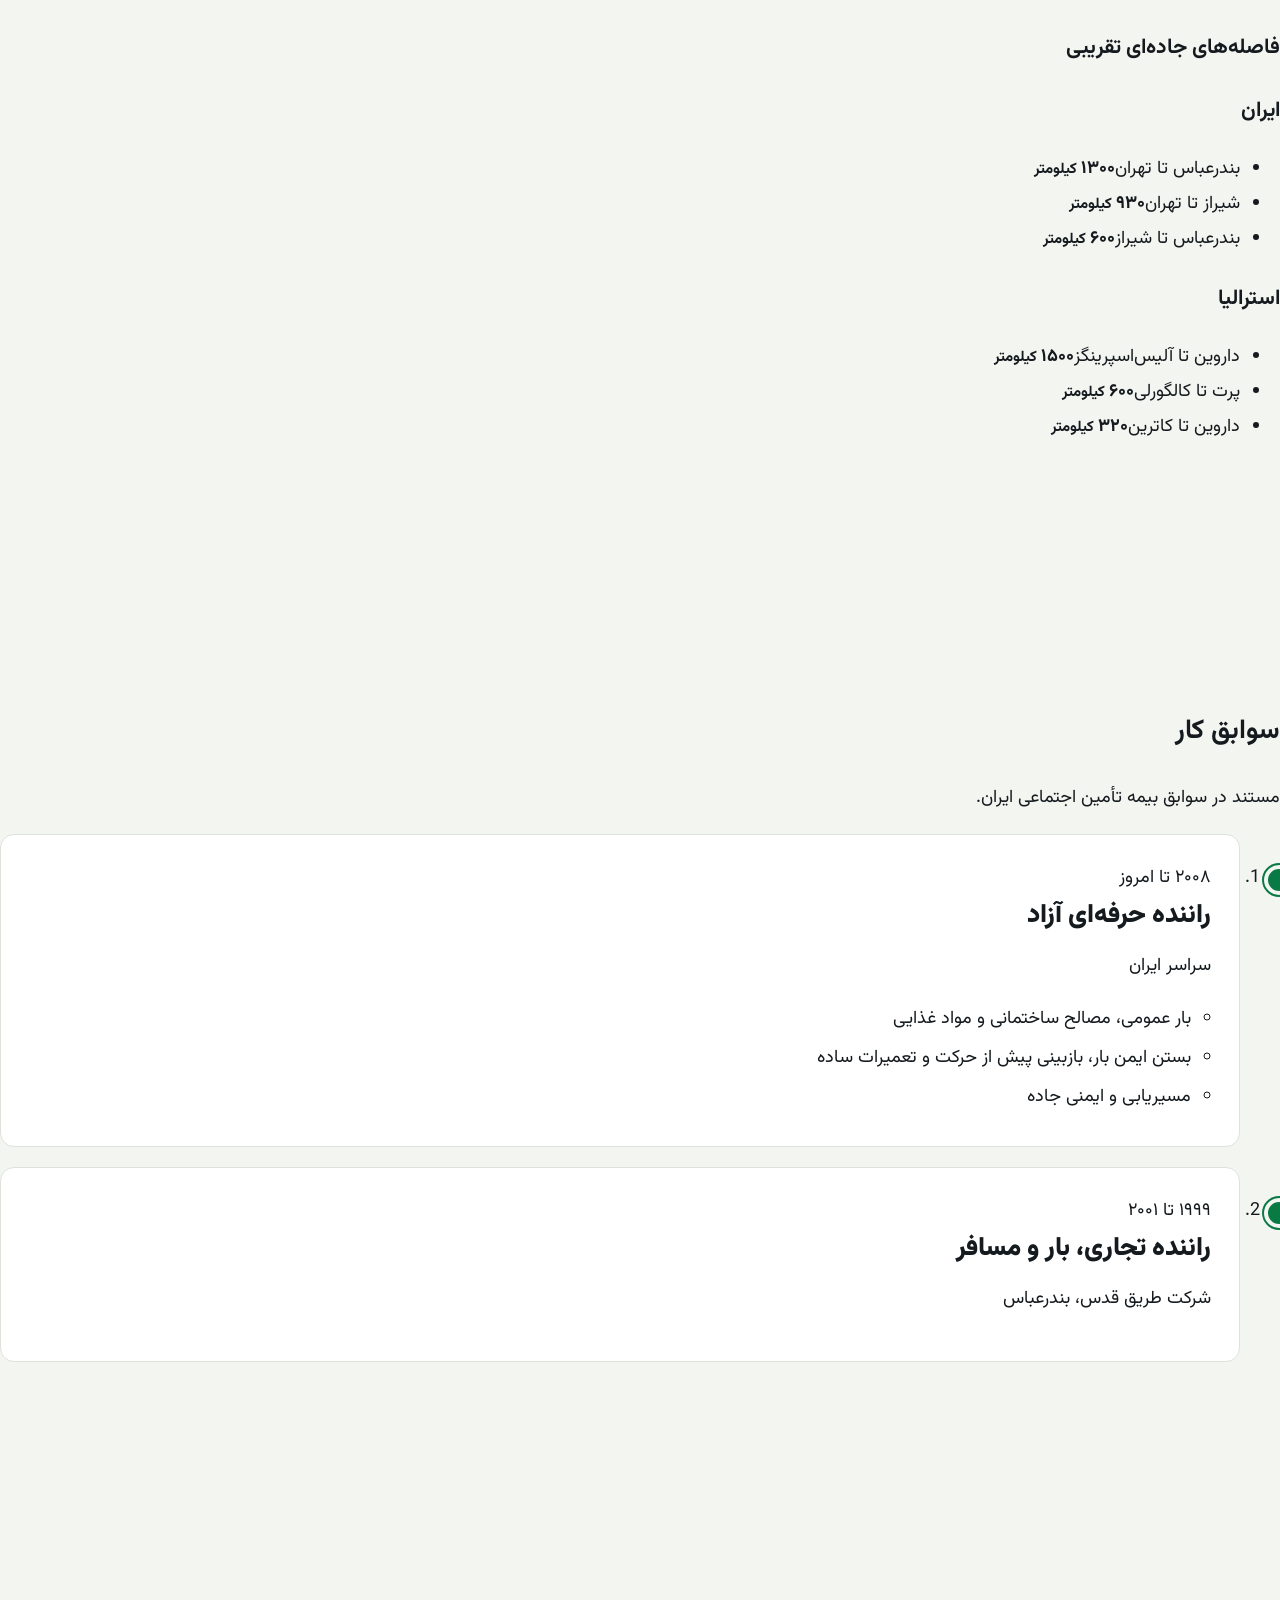
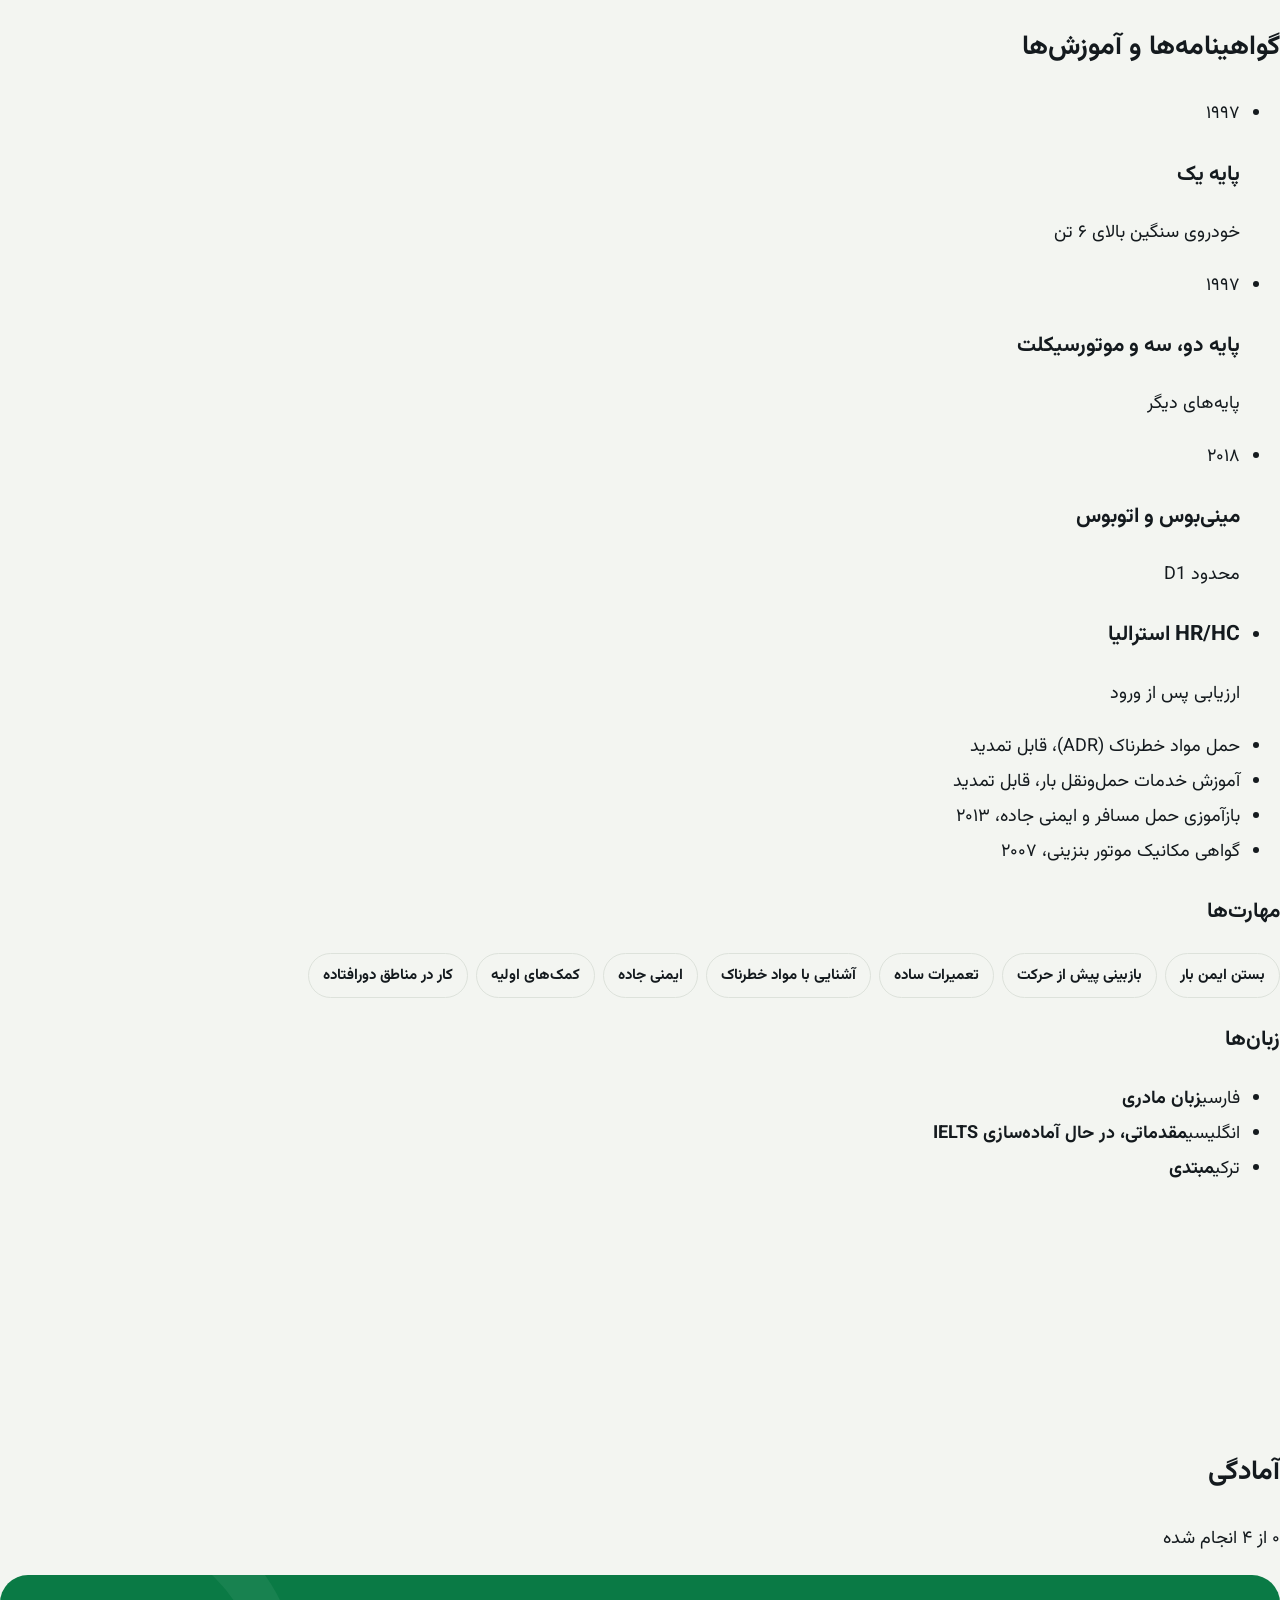
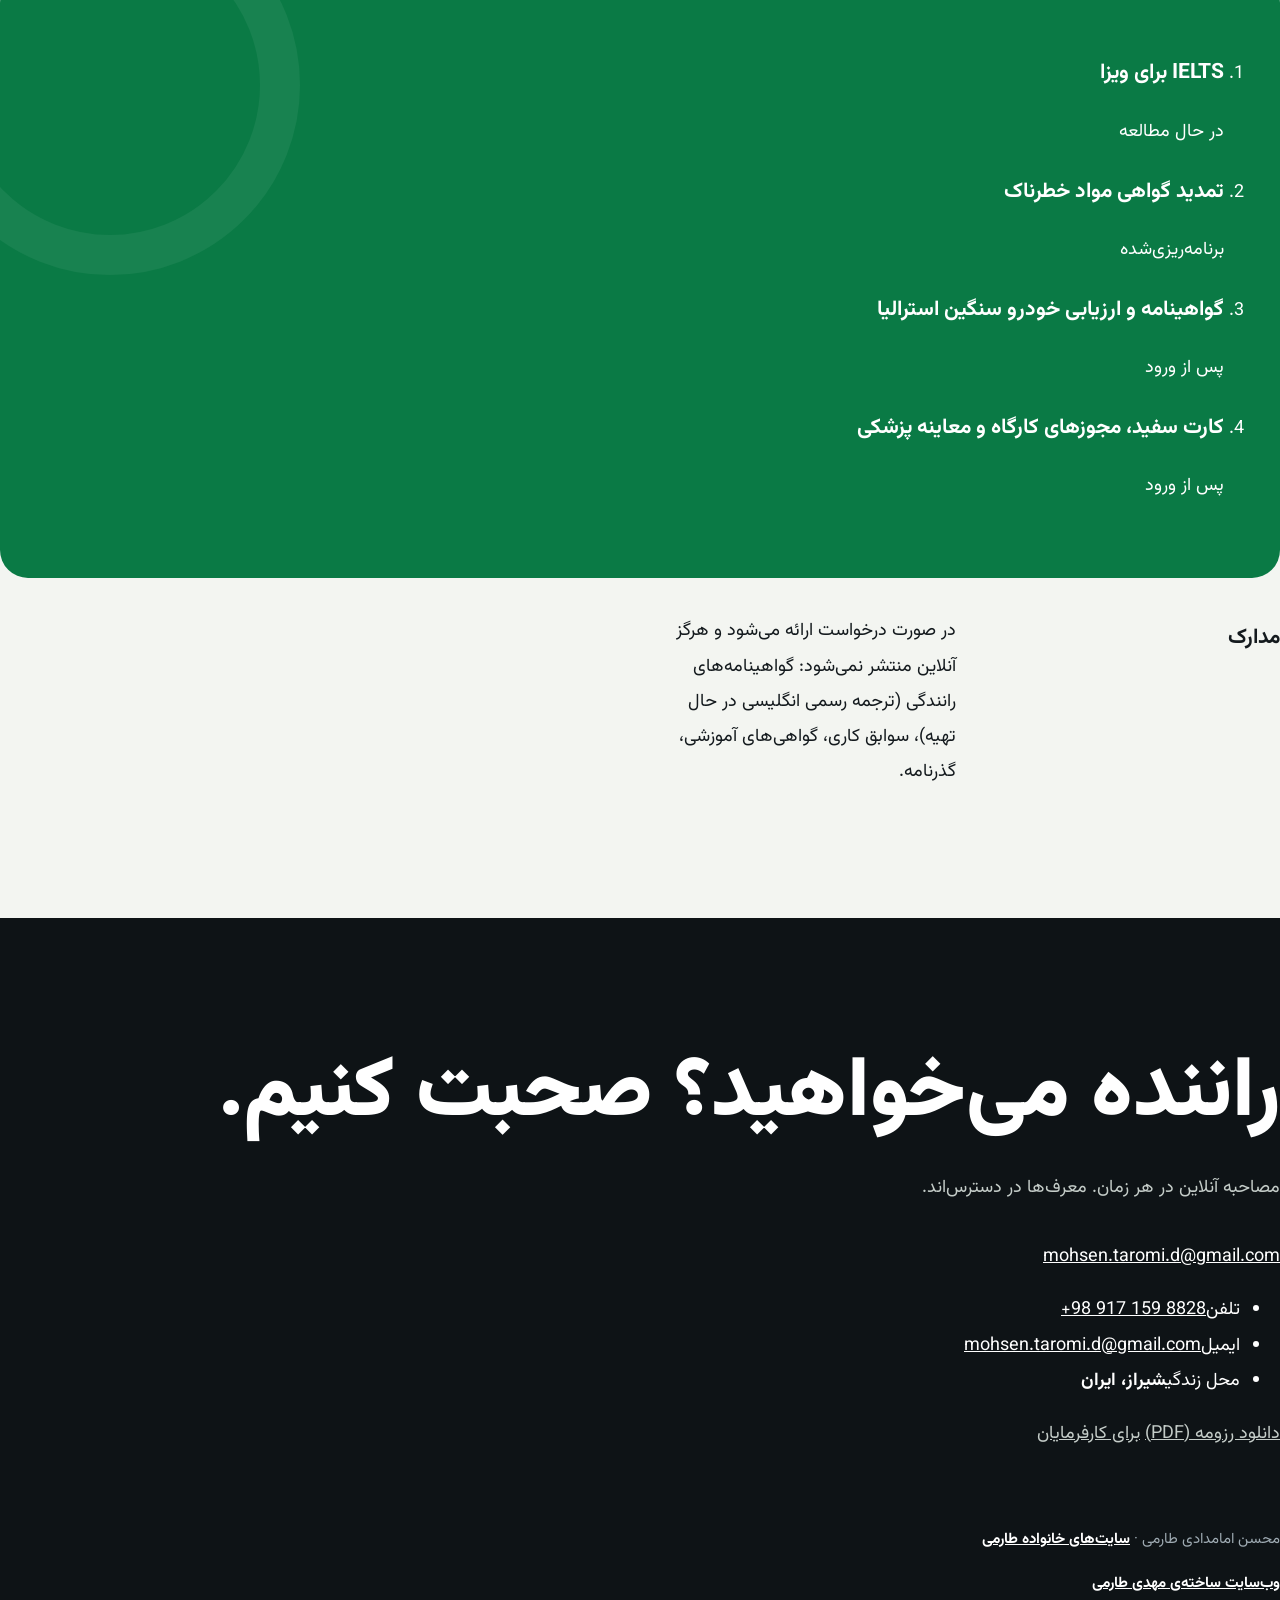
==== commit 375db57a: "Remove ambulance job entry (FA)" ====
--- a/fa/index.html
+++ b/fa/index.html
@@ -8,11 +8,11 @@
 <link rel="canonical" href="https://mohsen.taromi.net/fa/">
 <link rel="alternate" hreflang="en" href="https://mohsen.taromi.net/"><link rel="alternate" hreflang="fa" href="https://mohsen.taromi.net/fa/"><link rel="alternate" hreflang="x-default" href="https://mohsen.taromi.net/">
 <meta property="og:type" content="profile"><meta property="og:title" content="محسن امامدادی طارمی · راننده خودروهای سنگین، آماده اسپانسری در مناطق استرالیا"><meta property="og:description" content="راننده خودروهای سنگین از شیراز با بیش از ۲۰ سال تجربه در جاده‌های طولانی، گرم و دورافتاده. آماده همکاری با کارفرمای اسپانسر در مناطق استرالیا (DAMA ایالت NT و WA)."><meta property="og:url" content="https://mohsen.taromi.net/fa/">
-<meta name="theme-color" content="#0e1316">
-<link rel="icon" href="../favicon.ico" sizes="48x48"><link rel="icon" href="../favicon.svg" type="image/svg+xml"><link rel="icon" href="../icon-96.png" type="image/png" sizes="96x96"><link rel="icon" href="../icon-192.png" type="image/png" sizes="192x192"><link rel="apple-touch-icon" href="../apple-touch-icon.png">
+<meta name="theme-color" content="#efe3cc">
+<link rel="icon" href="../favicon.svg" type="image/svg+xml">
 <link rel="preconnect" href="https://fonts.googleapis.com"><link rel="preconnect" href="https://fonts.gstatic.com" crossorigin>
-<link rel="stylesheet" href="https://fonts.googleapis.com/css2?family=Vazirmatn:wght@400;700;900&display=swap">
-<script type="application/ld+json">{"@context": "https://schema.org", "@graph": [{"@type": "WebSite", "@id": "https://mohsen.taromi.net/#site", "url": "https://mohsen.taromi.net/", "name": "Mohsen Emamdadi Taromi", "inLanguage": ["en", "fa"], "author": {"@id": "https://mohsen.taromi.net/#mohsen"}, "image": "https://mohsen.taromi.net/icon-512.png"}, {"@type": "Person", "@id": "https://mohsen.taromi.net/#mohsen", "name": "Mohsen Emamdadi Taromi", "alternateName": "محسن امامدادی طارمی", "jobTitle": "Heavy Vehicle Driver", "url": "https://mohsen.taromi.net/", "email": "mailto:mohsen@taromi.net", "telephone": "+98 917 159 8828", "address": {"@type": "PostalAddress", "addressLocality": "Shiraz", "addressCountry": "IR"}, "nationality": {"@type": "Country", "name": "Iran"}, "knowsAbout": ["Heavy vehicle driving", "Long-haul freight", "Load securing", "Dangerous goods transport", "Designated Area Migration Agreement"], "knowsLanguage": ["fa", "en"], "hasCredential": {"@type": "EducationalOccupationalCredential", "credentialCategory": "Class 1 heavy vehicle licence (Iran), since 1997"}, "image": "https://mohsen.taromi.net/icon-512.png"}, {"@type": "ProfilePage", "@id": "https://mohsen.taromi.net/fa/#page", "url": "https://mohsen.taromi.net/fa/", "name": "محسن امامدادی طارمی · راننده خودروهای سنگین، آماده اسپانسری در مناطق استرالیا", "description": "راننده خودروهای سنگین از شیراز با بیش از ۲۰ سال تجربه در جاده‌های طولانی، گرم و دورافتاده. آماده همکاری با کارفرمای اسپانسر در مناطق استرالیا (DAMA ایالت NT و WA).", "inLanguage": "fa", "isPartOf": {"@id": "https://mohsen.taromi.net/#site"}, "mainEntity": {"@id": "https://mohsen.taromi.net/#mohsen"}, "dateModified": "2026-11-19"}]}</script>
+<link rel="stylesheet" href="https://fonts.googleapis.com/css2?family=Vazirmatn:wght@400;600;800;900&display=swap">
+<script type="application/ld+json">{"@context": "https://schema.org", "@graph": [{"@type": "WebSite", "@id": "https://mohsen.taromi.net/#site", "url": "https://mohsen.taromi.net/", "name": "Mohsen Emamdadi Taromi", "inLanguage": ["en", "fa"], "author": {"@id": "https://mohsen.taromi.net/#mohsen"}}, {"@type": "Person", "@id": "https://mohsen.taromi.net/#mohsen", "name": "Mohsen Emamdadi Taromi", "alternateName": "محسن امامدادی طارمی", "jobTitle": "Heavy Vehicle Driver", "url": "https://mohsen.taromi.net/", "email": "mailto:mohsen.taromi.d@gmail.com", "telephone": "+98 917 159 8828", "address": {"@type": "PostalAddress", "addressLocality": "Shiraz", "addressCountry": "IR"}, "nationality": {"@type": "Country", "name": "Iran"}, "knowsAbout": ["Heavy vehicle driving", "Long-haul freight", "Load securing", "Dangerous goods transport", "Designated Area Migration Agreement"], "knowsLanguage": ["fa", "en"], "hasCredential": {"@type": "EducationalOccupationalCredential", "credentialCategory": "Class 1 heavy vehicle licence (Iran), since 1997"}}, {"@type": "ProfilePage", "@id": "https://mohsen.taromi.net/fa/#page", "url": "https://mohsen.taromi.net/fa/", "name": "محسن امامدادی طارمی · راننده خودروهای سنگین، آماده اسپانسری در مناطق استرالیا", "description": "راننده خودروهای سنگین از شیراز با بیش از ۲۰ سال تجربه در جاده‌های طولانی، گرم و دورافتاده. آماده همکاری با کارفرمای اسپانسر در مناطق استرالیا (DAMA ایالت NT و WA).", "inLanguage": "fa", "isPartOf": {"@id": "https://mohsen.taromi.net/#site"}, "mainEntity": {"@id": "https://mohsen.taromi.net/#mohsen"}, "dateModified": "2026-11-19"}]}</script>
 <meta name="robots" content="index,follow,max-image-preview:large,max-snippet:-1">
 <meta name="author" content="Mohsen Emamdadi Taromi">
 <meta property="og:site_name" content="Mohsen Emamdadi Taromi"><meta property="og:locale" content="fa_IR"><meta property="og:locale:alternate" content="en_US">
@@ -21,44 +21,29 @@
 <script src="../main.js" defer></script>
 <link rel="stylesheet" href="../style.css">
 </head>
-<body>
+<body class="m"><div data-progress></div>
 <a class="skip" href="#main">رفتن به محتوا</a>
+<header class="bar"><a class="logo" href="../" aria-label="محسن امامدادی طارمی"><b>MT</b></a><nav aria-label="محسن امامدادی طارمی" data-spy><ul><li><a href="#top">خانه</a></li><li><a href="#about">درباره</a></li><li><a href="#journey">مسیر</a></li><li><a href="#history">سوابق کار</a></li><li><a href="#licences">گواهینامه‌ها</a></li><li><a href="#ready">آمادگی</a></li><li><a href="#contact">تماس</a></li></ul></nav>
+<div class="bar-act"><a class="pill" href="../fa/employers.html">برای کارفرمایان</a><a class="pill sw" href="../" lang="en" hreflang="en">English</a></div></header>
+<div class="road" aria-hidden="true"><i class="line"></i><svg class="truck" viewBox="0 0 60 36" width="48" height="29"><rect x="2" y="6" width="34" height="20" rx="3"/><path d="M38 12h12l8 8v6H38z"/><circle cx="14" cy="28" r="5"/><circle cx="46" cy="28" r="5"/></svg></div>
 <div class="pbar" aria-hidden="true"></div>
-<nav class="nav" aria-label="محسن امامدادی طارمی"><div class="wrap"><a class="brand" href="../fa/"><i aria-hidden="true"></i>محسن طارمی</a><a class="link" href="#journey">مسیر</a><a class="link" href="#history">سوابق کار</a><a class="link" href="../fa/employers.html">برای کارفرمایان</a><a class="lang" href="../" lang="en" hreflang="en">English</a><a class="btn btn-amber btn-sm" href="mailto:mohsen@taromi.net?subject=راننده خودروهای سنگین - محسن امامدادی طارمی">ایمیل</a></div></nav>
-<header class="hero" id="top"><div class="sky" aria-hidden="true"></div><div class="stars" aria-hidden="true"></div><div class="scene" aria-hidden="true"><div class="plane"></div></div>
-<div class="wrap"><div class="hero-top"><span class="who">پروفایل راننده خودروهای سنگین</span><nav aria-label="پروفایل راننده خودروهای سنگین"><a href="../fa/employers.html">برای کارفرمایان</a><a href="../Mohsen_Emamdadi_Taromi_CV.pdf" download>دانلود رزومه (PDF)</a><a class="lang" href="../" lang="en" hreflang="en">English</a></nav></div></div>
-<div class="wrap hero-body"><div><p class="kicker ld"><b aria-hidden="true"></b>آماده اسپانسری در مناطق استرالیا</p>
-<h1 class="ld"><span>محسن</span><span>امامدادی</span><span>طارمی</span></h1>
-<p class="sub ld">راننده خودروهای سنگین با بیش از ۲۰ سال تجربه در جاده‌های طولانی، گرم و دورافتاده؛ آماده رانندگی برای شما در NT یا WA.</p>
-<div class="actions ld"><a class="btn btn-amber" href="mailto:mohsen@taromi.net?subject=راننده خودروهای سنگین - محسن امامدادی طارمی">ایمیل</a><a class="btn btn-ghost" href="../Mohsen_Emamdadi_Taromi_CV.pdf" download>دانلود رزومه (PDF)</a></div></div>
-<div class="sign" role="img" aria-label="مقصد: قلمرو شمالی (NT DAMA), استرالیای غربی (WA DAMA), هر اسپانسر منطقه‌ای"><div class="sign-in"><h2>مقصد</h2>
-<div class="dest"><svg viewBox="0 0 24 24" aria-hidden="true"><path d="M5 12h12M12 5l7 7-7 7" fill="none" stroke="currentColor" stroke-width="3" stroke-linecap="round" stroke-linejoin="round"/></svg>قلمرو شمالی <small>NT DAMA</small></div>
-<div class="dest"><svg viewBox="0 0 24 24" aria-hidden="true"><path d="M19 12H7M12 5l-7 7 7 7" fill="none" stroke="currentColor" stroke-width="3" stroke-linecap="round" stroke-linejoin="round"/></svg>استرالیای غربی <small>WA DAMA</small></div>
-<div class="dest"><svg viewBox="0 0 24 24" aria-hidden="true"><path d="M12 19V7M5 12l7-7 7 7" fill="none" stroke="currentColor" stroke-width="3" stroke-linecap="round" stroke-linejoin="round"/></svg>هر اسپانسر منطقه‌ای</div></div></div></div>
-<div class="scroll-cue" aria-hidden="true">پایین بروید<i></i></div></header>
-<div class="marq" aria-hidden="true"><div class="mtrack"><span>مسافت طولانی</span><span>جاده‌های دورافتاده</span><span>گرمای شدید</span><span>پایه یک</span><span>بارگیری ایمن</span><span>ایمنی جاده</span><span>آماده مهاجرت</span><span>مسافت طولانی</span><span>جاده‌های دورافتاده</span><span>گرمای شدید</span><span>پایه یک</span><span>بارگیری ایمن</span><span>ایمنی جاده</span><span>آماده مهاجرت</span></div></div>
-<section class="stats" aria-label="محسن امامدادی طارمی"><div class="wrap"><div class="stat"><b data-count="20" data-suffix="+">۲۰+</b><span>سال رانندگی حرفه‌ای</span></div><div class="stat"><b data-count="1997" data-from="1960" data-suffix="">۱۹۹۷</b><span>گواهینامه پایه یک، از سال</span></div><div class="stat"><b data-count="1999" data-from="1960" data-suffix="">۱۹۹۹</b><span>نخستین کار رانندگی تجاری</span></div><div class="stat"><b data-count="5" data-suffix="">۵</b><span>پایه گواهینامه</span></div></div></section>
 <main id="main">
-<section class="sec"><div class="wrap about"><div class="rv"><div class="sec-head" style="margin-bottom:22px"><h2>درباره محسن</h2></div><p class="lead">بیش از ۲۰ سال پشت فرمان: حمل بار بین‌شهری در سراسر ایران، مواد غذایی و مصالح ساختمانی.</p><p>گواهینامه پایه یک ایران از سال ۱۳۷۶ (۱۹۹۷) و سابقه رانندگی پاک. آموزش‌دیده مکانیکی موتورهای بنزینی و دیزلی؛ پس خودش کامیونش را تعمیر می‌کند.</p><p>به دنبال کارفرمایی در مناطق DAMA یا دارای توافق‌نامه نیروی کار، و مهاجرت بلندمدت به مناطق استرالیا.</p></div><div class="traits rv"><div class="trait"><svg viewBox="0 0 24 24" aria-hidden="true" fill="none" stroke="currentColor" stroke-width="2" stroke-linecap="round" stroke-linejoin="round"><circle cx="12" cy="12" r="4"/><path d="M12 2v3M12 19v3M2 12h3M19 12h3M4.9 4.9l2.1 2.1M17 17l2.1 2.1M4.9 19.1 7 17M17 7l2.1-2.1"/></svg><div><b>عادت به گرمای شدید</b><span>سال‌ها در بندرعباس که تابستان‌هایش از ۴۰ درجه می‌گذرد.</span></div></div><div class="trait"><svg viewBox="0 0 24 24" aria-hidden="true" fill="none" stroke="currentColor" stroke-width="2" stroke-linecap="round" stroke-linejoin="round"><path d="M4 19 10 5M20 19 14 5M12 7v2M12 12v2M12 17v2"/></svg><div><b>جاده‌های طولانی و دورافتاده</b><span>جاده‌های طولانی و دورافتاده کار روزمره است.</span></div></div><div class="trait"><svg viewBox="0 0 24 24" aria-hidden="true" fill="none" stroke="currentColor" stroke-width="2" stroke-linecap="round" stroke-linejoin="round"><path d="M14.7 6.3a4 4 0 0 0-5.4 5.4L3 18l3 3 6.3-6.3a4 4 0 0 0 5.4-5.4l-2.5 2.5-2.4-.6-.6-2.4z"/></svg><div><b>تعمیرکار کامیون خودش</b><span>آموزش‌دیده برای تعمیر کامیون خودش.</span></div></div></div></div></section>
-<section class="sec" style="padding-top:20px"><div class="wrap"><div class="sec-head rv"><h2>چرا یک شرکت حمل‌ونقل می‌تواند به او تکیه کند</h2></div><ul class="whyg"><li class="rv"><b>محک‌خورده در جاده‌های سخت</b><span>مسیرهای بین‌شهری ۶۰۰ تا ۱۳۰۰ کیلومتری در سراسر ایران، با بار عمومی، مصالح ساختمانی و مواد غذایی.</span></li><li class="rv"><b>ساخته‌شده برای گرما</b><span>سال‌ها در بندرعباس که تابستان‌هایش از ۴۰ درجه می‌گذرد. فصل داغ شمال استرالیا او را غافلگیر نمی‌کند.</span></li><li class="rv"><b>مشکل کوچک را زود می‌گیرد</b><span>مکانیک آموزش‌دیدهٔ موتورهای بنزینی و دیزلی. بازبینی پیش از حرکت و تعمیرات ساده‌ی بین راه را خودش انجام می‌دهد.</span></li><li class="rv"><b>سابقه‌ی رانندگی پاک</b><span>گواهینامه پایه یک از ۱۹۹۷ با سابقه پاک و عادت به رانندگی ایمن و یکنواخت.</span></li><li class="rv"><b>دقیق با بار</b><span>آموزش مواد خطرناک و بستن دقیق بار.</span></li><li class="rv"><b>برای ماندگاری آمده</b><span>می‌خواهد در مناطق استرالیا ساکن شود، نه اینکه بعد از یک فصل برود.</span></li></ul></div></section>
-<section class="journey" id="journey"><div class="journey-stick"><div class="wrap"><div class="sec-head" style="margin-bottom:10px"><h2>از شیراز تا بیابان‌های استرالیا</h2><p>اسکرول کنید تا جاده را دنبال کنید.</p></div>
-<div class="jmap"><svg viewBox="0 0 1000 470" dir="ltr" role="img" aria-label="از شیراز تا بیابان‌های استرالیا"><text class="region-lbl" x="40" y="58">ایران</text><text class="region-lbl" x="985" y="340" text-anchor="end">استرالیا</text>
-<path class="sea" d="M300 300 C 380 360 460 360 540 330 M340 340 C 420 400 500 400 580 370"/><path class="jpath-bg" d="M150 110 L250 200 C 400 320 560 120 760 210 C 790 290 700 360 600 410"/><path class="jpath" d="M150 110 L250 200 C 400 320 560 120 760 210 C 790 290 700 360 600 410"/><circle class="stop-dot" data-at="0" cx="150" cy="110" r="11"/><text class="stop-lbl" data-at="0" x="175" y="104" text-anchor="end">شیراز</text><text class="stop-sub" data-at="0" x="175" y="128" text-anchor="end">محل زندگی امروز</text><circle class="stop-dot" data-at="0.14" cx="250" cy="200" r="11"/><text class="stop-lbl" data-at="0.14" x="275" y="194" text-anchor="end">بندرعباس</text><text class="stop-sub" data-at="0.14" x="275" y="218" text-anchor="end">سال‌ها کار</text><circle class="stop-dot" data-at="0.7" cx="760" cy="210" r="11"/><text class="stop-lbl" data-at="0.7" x="785" y="204" text-anchor="end">داروین و NT</text><text class="stop-sub" data-at="0.7" x="785" y="228" text-anchor="end">NT DAMA</text><circle class="stop-dot" data-at="1" cx="600" cy="410" r="11"/><text class="stop-lbl" data-at="1" x="575" y="404">کالگورلی و WA</text><text class="stop-sub" data-at="1" x="575" y="428">Goldfields DAMA</text>
-<g class="truck" transform="translate(150 110)"><g transform="translate(-30 -40)"><rect x="0" y="8" width="38" height="26" rx="3" fill="#eef1ec"/><rect x="40" y="14" width="20" height="20" rx="3" fill="#ffb321"/><rect x="46" y="17" width="10" height="8" rx="1.5" fill="#0e1316"/><circle cx="10" cy="36" r="5" fill="#0e1316" stroke="#eef1ec" stroke-width="2"/><circle cx="28" cy="36" r="5" fill="#0e1316" stroke="#eef1ec" stroke-width="2"/><circle cx="52" cy="36" r="5" fill="#0e1316" stroke="#eef1ec" stroke-width="2"/></g></g></svg></div>
-<div class="captions" aria-live="polite"><div class="cap on" data-from="0"><b>شیراز</b><p>محل زندگی امروز، آماده جابه‌جایی.</p></div><div class="cap" data-from="0.14"><b>بندرعباس</b><p>گرمای خلیج فارس، شبیه فصل داغ «تاپ‌اند».</p></div><div class="cap" data-from="0.7"><b>داروین و NT</b><p>NT DAMA ممکن است ارفاق سنی و سطح انگلیسی پایین‌تر را بپذیرد.</p></div><div class="cap" data-from="0.98"><b>کالگورلی و WA</b><p>گلدفیلدز و DAMA سراسری WA رانندگان کامیون را فهرست کرده‌اند.</p></div></div></div><div class="jprogress" aria-hidden="true"><i></i></div></div></section>
-<section class="sec"><div class="wrap"><div class="sec-head rv"><h2>فاصله‌هایی که از قبل می‌راند</h2><p>مسیرهای طولانی ایران هم‌مقیاس کار در شمال و غرب استرالیاست.</p></div>
-<div class="compare"><div class="cbox"><h3>مسیرهای طولانی در ایران</h3><div class="leg"><div class="leg-top">بندرعباس تا تهران <span>۱۳۰۰ کیلومتر</span></div><div class="track"><i style="--w:87%"></i></div></div><div class="leg"><div class="leg-top">شیراز تا تهران <span>۹۳۰ کیلومتر</span></div><div class="track"><i style="--w:62%"></i></div></div><div class="leg"><div class="leg-top">بندرعباس تا شیراز <span>۶۰۰ کیلومتر</span></div><div class="track"><i style="--w:40%"></i></div></div></div><div class="cbox au"><h3>مسیرهای مشابه در استرالیا</h3><div class="leg"><div class="leg-top">داروین تا آلیس‌اسپرینگز <span>۱۵۰۰ کیلومتر</span></div><div class="track"><i style="--w:100%"></i></div></div><div class="leg"><div class="leg-top">پرت تا کالگورلی <span>۶۰۰ کیلومتر</span></div><div class="track"><i style="--w:40%"></i></div></div><div class="leg"><div class="leg-top">داروین تا کاترین <span>۳۲۰ کیلومتر</span></div><div class="track"><i style="--w:21%"></i></div></div></div></div><p class="fine">فاصله‌های جاده‌ای تقریبی.</p></div></section>
-<section class="sec" id="history" style="padding-top:20px"><div class="wrap"><div class="sec-head rv"><h2>سوابق کار</h2><p>مستند در سوابق بیمه تأمین اجتماعی ایران.</p></div><div class="history"><div class="rail" aria-hidden="true"><i></i></div><article class="job"><div class="yrs">۲۰۰۸ تا امروز</div><h3>راننده حرفه‌ای آزاد</h3><div class="where">سراسر ایران</div><ul><li>بار عمومی، مصالح ساختمانی و مواد غذایی</li><li>بستن ایمن بار، بازبینی پیش از حرکت و تعمیرات ساده</li><li>مسیریابی و ایمنی جاده</li></ul></article><article class="job"><div class="yrs">۱۹۹۹ تا ۲۰۰۱</div><h3>راننده تجاری، بار و مسافر</h3><div class="where">شرکت طریق قدس، بندرعباس</div></article></div></div></section>
-<section class="sec" id="licences" style="padding-top:20px"><div class="wrap"><div class="sec-head rv"><h2>گواهینامه‌ها و آموزش‌ها</h2></div><div class="creds">
-<div class="cred"><h3>گواهینامه‌ها</h3><ul><li>پایه یک، خودروی سنگین بالای ۶ تن (۱۹۹۷)</li><li>پایه دو، سه و موتورسیکلت (۱۹۹۷)</li><li>مینی‌بوس و اتوبوس، محدود D1 (۲۰۱۸)</li></ul><p class="note">ارزیابی HR / HC استرالیا پس از ورود انجام می‌شود.</p></div>
-<div class="cred"><h3>آموزش‌ها</h3><ul><li>حمل مواد خطرناک (ADR)، قابل تمدید</li><li>آموزش خدمات حمل‌ونقل بار، قابل تمدید</li><li>بازآموزی حمل مسافر و ایمنی جاده، ۲۰۱۳</li><li>گواهی مکانیک موتور بنزینی، ۲۰۰۷</li></ul></div>
-<div class="cred"><h3>مهارت‌ها و زبان‌ها</h3><ul class="chips"><li>بستن ایمن بار</li><li>بازبینی پیش از حرکت</li><li>تعمیرات ساده</li><li>آشنایی با مواد خطرناک</li><li>ایمنی جاده</li><li>کمک‌های اولیه</li><li>کار در مناطق دورافتاده</li></ul><p class="note">فارسی (زبان مادری), انگلیسی (مقدماتی، در حال آماده‌سازی IELTS)</p></div></div></div></section>
-<section class="sec" id="ready" style="padding-top:20px"><div class="wrap"><div class="ready rv"><h2>آمادگی</h2><p>گام‌ها به همین ترتیب انجام می‌شوند و هر کدام تمام شد، همین‌جا به‌روز می‌شود.</p>
-<div class="meter"><span>۰ از ۴ انجام شده</span><div class="bar"><i style="--w:4%"></i></div></div><ul class="steps"><li class="doing"><span class="dot" aria-hidden="true"></span><span class="txt"><b>IELTS برای ویزا</b><span>در حال مطالعه</span></span></li><li class="todo"><span class="dot" aria-hidden="true"></span><span class="txt"><b>تمدید گواهی مواد خطرناک</b><span>برنامه‌ریزی‌شده</span></span></li><li class="todo"><span class="dot" aria-hidden="true"></span><span class="txt"><b>آزمون‌های گواهینامه محلی، سپس ارزیابی خودرو سنگین</b><span>پس از ورود: ابتدا آزمون تئوری و رانندگی برای گواهینامه محلی، بعد ارزیابی HR/HC</span></span></li><li class="todo"><span class="dot" aria-hidden="true"></span><span class="txt"><b>کارت سفید، مجوزهای کارگاه و معاینه پزشکی</b><span>پس از ورود</span></span></li></ul></div></div></section>
-<section class="sec" style="padding-top:20px"><div class="wrap"><div class="sec-head rv"><h2>مدارک</h2><p>پس از اولین تماس و در صورت درخواست ارسال می‌شود. مدارک شخصی هرگز آنلاین منتشر نمی‌شود.</p></div><ul class="docs"><li><svg viewBox="0 0 24 24" aria-hidden="true" fill="none" stroke="currentColor" stroke-width="2" stroke-linecap="round" stroke-linejoin="round"><rect x="3" y="5" width="18" height="14" rx="2"/><circle cx="9" cy="12" r="2"/><path d="M14 10h4M14 14h4"/></svg><b>گواهینامه‌های رانندگی</b><span>پایه یک، دو، سه و D1؛ ترجمه رسمی انگلیسی در حال تهیه</span></li><li><svg viewBox="0 0 24 24" aria-hidden="true" fill="none" stroke="currentColor" stroke-width="2" stroke-linecap="round" stroke-linejoin="round"><path d="M6 3h9l3 3v15H6z"/><path d="M9 10h6M9 14h6M9 18h4"/></svg><b>سوابق کاری</b><span>سوابق بیمه تأمین اجتماعی ایران</span></li><li><svg viewBox="0 0 24 24" aria-hidden="true" fill="none" stroke="currentColor" stroke-width="2" stroke-linecap="round" stroke-linejoin="round"><circle cx="12" cy="9" r="5"/><path d="M9 13.5 8 21l4-2 4 2-1-7.5"/></svg><b>گواهی‌های آموزشی</b><span>مواد خطرناک، آموزش حمل‌ونقل، مکانیک</span></li><li><svg viewBox="0 0 24 24" aria-hidden="true" fill="none" stroke="currentColor" stroke-width="2" stroke-linecap="round" stroke-linejoin="round"><rect x="5" y="3" width="14" height="18" rx="2"/><circle cx="12" cy="10" r="3"/><path d="M9 17h6"/></svg><b>گذرنامه</b><span>گذرنامه معتبر برای پردازش ویزا</span></li></ul></div></section>
+<section class="hero" id="top"><p class="kick">آماده اسپانسری در مناطق استرالیا</p>
+<h1 class="giant" data-split>محسن امامدادی طارمی</h1><p class="role">راننده خودروهای سنگین · شیراز، ایران</p>
+<p class="lead">راننده خودروهای سنگین با بیش از ۲۰ سال تجربه در جاده‌های طولانی، گرم و دورافتاده؛ آماده رانندگی برای شما در NT یا WA.</p>
+<div class="hrow"><div class="cta-row"><a class="cta" href="mailto:mohsen.taromi.d@gmail.com?subject=راننده خودروهای سنگین">mohsen.taromi.d@gmail.com</a><a class="pill solid" href="../Mohsen_Emamdadi_Taromi_CV.pdf" download>دانلود رزومه (PDF)</a></div>
+<div class="sign" role="img" aria-label="مقصد: قلمرو شمالی (NT DAMA), استرالیای غربی (WA DAMA), هر اسپانسر منطقه‌ای"><span>مقصد</span><b>قلمرو شمالی (NT DAMA)</b><b>استرالیای غربی (WA DAMA)</b><b>هر اسپانسر منطقه‌ای</b></div></div></section>
+<div class="marq" aria-hidden="true"><div class="track"><span>مسافت طولانی</span><span>جاده‌های دورافتاده</span><span>گرمای شدید</span><span>پایه یک</span><span>بارگیری ایمن</span><span>ایمنی جاده</span><span>آماده مهاجرت</span><span>مسافت طولانی</span><span>جاده‌های دورافتاده</span><span>گرمای شدید</span><span>پایه یک</span><span>بارگیری ایمن</span><span>ایمنی جاده</span><span>آماده مهاجرت</span></div></div>
+<ul class="stats"><li class="rv" style="--i:0"><b><span class="count" data-to="20">۲۰</span>+</b><span>سال رانندگی حرفه‌ای</span></li><li class="rv" style="--i:1"><b><span class="count" data-to="1997">۱۹۹۷</span></b><span>گواهینامه پایه یک، از سال</span></li><li class="rv" style="--i:2"><b><span class="count" data-to="1999">۱۹۹۹</span></b><span>نخستین کار رانندگی تجاری</span></li><li class="rv" style="--i:3"><b><span class="count" data-to="5">۵</span></b><span>پایه گواهینامه</span></li></ul>
+<section class="sec" id="about"><h2 class="ttl" data-split>درباره</h2><div class="two"><div class="prose"><p class="rv">بیش از ۲۰ سال پشت فرمان: حمل بار بین‌شهری در سراسر ایران، مواد غذایی و مصالح ساختمانی. گواهینامه پایه یک ایران از سال ۱۳۷۶ (۱۹۹۷) و سابقه رانندگی پاک. آموزش‌دیده مکانیکی موتور بنزینی؛ پس خودش کامیونش را تعمیر می‌کند.</p><p class="rv">به دنبال کارفرمایی در مناطق DAMA یا دارای توافق‌نامه نیروی کار، و مهاجرت بلندمدت به مناطق استرالیا.</p></div><ul class="traits"><li class="rv"><h3>گرما</h3><p>سال‌ها در بندرعباس که تابستان‌هایش از ۴۰ درجه می‌گذرد.</p></li><li class="rv"><h3>مسافت</h3><p>جاده‌های طولانی و دورافتاده کار روزمره است.</p></li><li class="rv"><h3>مکانیک</h3><p>آموزش‌دیده برای تعمیر کامیون خودش.</p></li></ul></div></section>
+<section class="sec" id="journey"><h2 class="ttl" data-split>مسیر</h2><p class="lead">چهار جا که نشان می‌دهد چرا مناطق استرالیا مناسب است.</p><ol class="stops"><li class="stop rv"><i aria-hidden="true"></i><h3>شیراز</h3><p>محل زندگی امروز، آماده جابه‌جایی.</p></li><li class="stop rv"><i aria-hidden="true"></i><h3>بندرعباس</h3><p>گرمای خلیج فارس، شبیه فصل داغ «تاپ‌اند».</p></li><li class="stop rv"><i aria-hidden="true"></i><h3>داروین و NT</h3><p>NT DAMA ممکن است ارفاق سنی و سطح انگلیسی پایین‌تر را بپذیرد.</p></li><li class="stop rv"><i aria-hidden="true"></i><h3>کالگورلی و WA</h3><p>گلدفیلدز و DAMA سراسری WA رانندگان کامیون را فهرست کرده‌اند.</p></li></ol><h3 class="sub">فاصله‌های جاده‌ای تقریبی</h3><div class="dists"><div class="dg rv"><h3>ایران</h3><ul><li><span>بندرعباس تا تهران</span><b>۱۳۰۰<small> کیلومتر</small></b><i style="--w:0.867"></i></li><li><span>شیراز تا تهران</span><b>۹۳۰<small> کیلومتر</small></b><i style="--w:0.620"></i></li><li><span>بندرعباس تا شیراز</span><b>۶۰۰<small> کیلومتر</small></b><i style="--w:0.400"></i></li></ul></div><div class="dg rv"><h3>استرالیا</h3><ul><li><span>داروین تا آلیس‌اسپرینگز</span><b>۱۵۰۰<small> کیلومتر</small></b><i style="--w:1.000"></i></li><li><span>پرت تا کالگورلی</span><b>۶۰۰<small> کیلومتر</small></b><i style="--w:0.400"></i></li><li><span>داروین تا کاترین</span><b>۳۲۰<small> کیلومتر</small></b><i style="--w:0.213"></i></li></ul></div></div></section>
+<section class="sec" id="history"><h2 class="ttl" data-split>سوابق کار</h2><p class="lead">مستند در سوابق بیمه تأمین اجتماعی ایران.</p><ol class="jobs"><li class="job rv"><span class="when">۲۰۰۸ تا امروز</span><h3>راننده حرفه‌ای آزاد</h3><p class="org">سراسر ایران</p><ul><li>بار عمومی، مصالح ساختمانی و مواد غذایی</li><li>بستن ایمن بار، بازبینی پیش از حرکت و تعمیرات ساده</li><li>مسیریابی و ایمنی جاده</li></ul></li><li class="job rv"><span class="when">۱۹۹۹ تا ۲۰۰۱</span><h3>راننده تجاری، بار و مسافر</h3><p class="org">شرکت طریق قدس، بندرعباس</p></li></ol></section>
+<section class="sec" id="licences"><h2 class="ttl" data-split>گواهینامه‌ها و آموزش‌ها</h2><ul class="lics"><li class="lic rv"><span>۱۹۹۷</span><h3>پایه یک</h3><p>خودروی سنگین بالای ۶ تن</p></li><li class="lic rv"><span>۱۹۹۷</span><h3>پایه دو، سه و موتورسیکلت</h3><p>پایه‌های دیگر</p></li><li class="lic rv"><span>۲۰۱۸</span><h3>مینی‌بوس و اتوبوس</h3><p>محدود D1</p></li><li class="lic rv"><span></span><h3>HR/HC استرالیا</h3><p>ارزیابی پس از ورود</p></li></ul><div class="two"><ul class="train rv"><li>حمل مواد خطرناک (ADR)، قابل تمدید</li><li>آموزش خدمات حمل‌ونقل بار، قابل تمدید</li><li>بازآموزی حمل مسافر و ایمنی جاده، ۲۰۱۳</li><li>گواهی مکانیک موتور بنزینی، ۲۰۰۷</li></ul><div><h3 class="sub">مهارت‌ها</h3><ul class="chips"><li>بستن ایمن بار</li><li>بازبینی پیش از حرکت</li><li>تعمیرات ساده</li><li>آشنایی با مواد خطرناک</li><li>ایمنی جاده</li><li>کمک‌های اولیه</li><li>کار در مناطق دورافتاده</li></ul><h3 class="sub">زبان‌ها</h3><ul class="langs"><li><span>فارسی</span><b>زبان مادری</b></li><li><span>انگلیسی</span><b>مقدماتی، در حال آماده‌سازی IELTS</b></li><li><span>ترکی</span><b>مبتدی</b></li></ul></div></div></section>
+<section class="sec" id="ready"><h2 class="ttl" data-split>آمادگی</h2><p class="lead">۰ از ۴ انجام شده</p><ol class="ready"><li class="rd rv"><i aria-hidden="true"></i><h3>IELTS برای ویزا</h3><p>در حال مطالعه</p></li><li class="rd rv"><i aria-hidden="true"></i><h3>تمدید گواهی مواد خطرناک</h3><p>برنامه‌ریزی‌شده</p></li><li class="rd rv"><i aria-hidden="true"></i><h3>گواهینامه و ارزیابی خودرو سنگین استرالیا</h3><p>پس از ورود</p></li><li class="rd rv"><i aria-hidden="true"></i><h3>کارت سفید، مجوزهای کارگاه و معاینه پزشکی</h3><p>پس از ورود</p></li></ol><div class="docs rv"><h3>مدارک</h3><p>در صورت درخواست ارائه می‌شود و هرگز آنلاین منتشر نمی‌شود: گواهینامه‌های رانندگی (ترجمه رسمی انگلیسی در حال تهیه)، سوابق کاری، گواهی‌های آموزشی، گذرنامه.</p></div></section>
+<section class="sec contact" id="contact"><h2 class="ttl" data-split>راننده می‌خواهید؟ صحبت کنیم.</h2><p class="lead">مصاحبه آنلاین در هر زمان. معرف‌ها در دسترس‌اند.</p>
+<a class="cta big" href="mailto:mohsen.taromi.d@gmail.com">mohsen.taromi.d@gmail.com</a>
+<ul class="cl"><li><span>تلفن</span><a href="tel:+989171598828" dir="ltr">+98 917 159 8828</a></li><li><span>ایمیل</span><a href="mailto:mohsen.taromi.d@gmail.com">mohsen.taromi.d@gmail.com</a></li><li><span>محل زندگی</span><b>شیراز، ایران</b></li></ul>
+<p><a class="pill solid" href="../Mohsen_Emamdadi_Taromi_CV.pdf" download>دانلود رزومه (PDF)</a> <a class="pill" href="../fa/employers.html">برای کارفرمایان</a></p></section>
 </main>
-<section class="contact" id="contact"><div class="wrap"><h2 class="rv">راننده می‌خواهید؟ صحبت کنیم.</h2><p>محسن در هر زمان می‌تواند مصاحبه آنلاین بدهد و در صورت درخواست مدارکش را بفرستد. معرف‌ها در دسترس‌اند.</p>
-<div class="cgrid"><a href="mailto:mohsen@taromi.net?subject=راننده خودروهای سنگین - محسن امامدادی طارمی"><small>ایمیل</small><span dir="ltr">mohsen@taromi.net</span></a><a href="tel:+989171598828"><small>تلفن</small><span dir="ltr">+98 917 159 8828</span></a><a href="../fa/employers.html"><small>برای کارفرمایان</small><span>اسپانسری DAMA چطور کار می‌کند</span></a><a href="../Mohsen_Emamdadi_Taromi_CV.pdf" download><small>رزومه یک‌صفحه‌ای</small><span>دانلود PDF</span></a></div></div><div class="road-end" aria-hidden="true"></div></section>
-<footer><div class="wrap"><span>محسن امامدادی طارمی, شیراز، ایران</span><span><a href="https://family.taromi.net/fa/">سایت‌های خانواده طارمی</a> · <a href="https://sentinelweb.ir/en/mahdi-taromi" target="_blank" rel="noopener">وب‌سایت ساخته‌ی مهدی طارمی</a></span></div></footer>
-<div class="mbar" aria-label="ایمیل"><a class="btn btn-amber" href="mailto:mohsen@taromi.net">ایمیل</a><a class="btn btn-ghost" href="tel:+989171598828">تماس</a></div>
+<footer class="foot"><p>محسن امامدادی طارمی · <a href="https://family.taromi.net/fa/">سایت‌های خانواده طارمی</a></p><p><a href="https://sentinelweb.ir/en/mahdi-taromi" rel="noopener">وب‌سایت ساخته‌ی مهدی طارمی</a></p></footer>
 </body></html>
